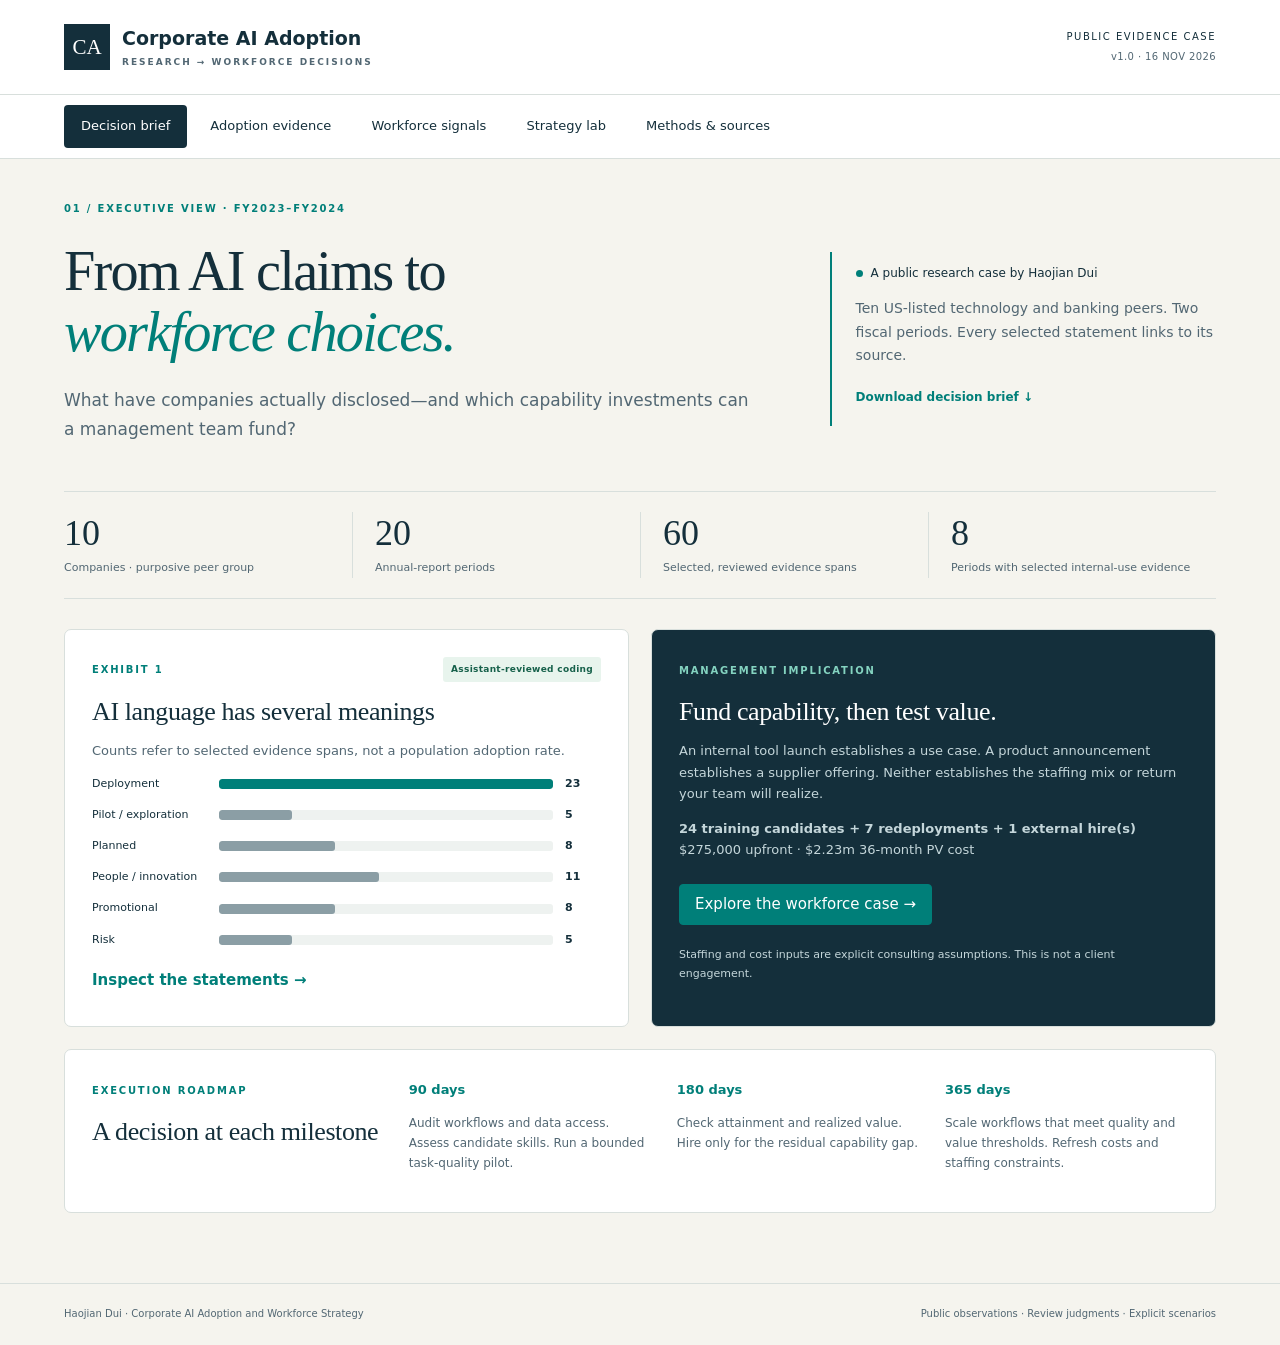
==== artifacts/index.html @ bec99c64 "Build evidence-led AI adoption and workforce strategy flagship" ====
<!doctype html>
<html lang="en"><head><meta charset="utf-8"><meta name="viewport" content="width=device-width,initial-scale=1"><meta name="description" content="Checkable corporate AI evidence and transparent workforce investment decisions."><title>Corporate AI Adoption | Workforce Strategy</title><style>:root{--ink:#142f3b;--muted:#526773;--paper:#f5f4ee;--line:#d8dfdc;--teal:#007f79;--blue:#4567a4}*{box-sizing:border-box}body{margin:0;color:var(--ink);background:var(--paper);font:15px/1.65 system-ui,-apple-system,"Segoe UI",sans-serif}header{display:flex;justify-content:space-between;align-items:center;padding:24px 5%;border-bottom:1px solid var(--line);background:#fff}.brand{display:flex;gap:12px;align-items:center;text-decoration:none;color:var(--ink);font-size:19px;font-weight:700;line-height:1.35}.brand-mark{background:var(--ink);color:white;display:grid;place-items:center;width:46px;height:46px;font:21px Georgia,serif}.brand small{display:block;font-size:9px;letter-spacing:2px;color:var(--muted);margin-top:5px}.edition{font-size:10px;letter-spacing:1.5px;text-align:right}.edition span{display:block;letter-spacing:.4px;color:var(--muted);margin-top:4px}nav{display:flex;gap:6px;padding:10px 5%;background:white;border-bottom:1px solid var(--line);overflow:auto}button,input,select{font:inherit}button{cursor:pointer;background:white;color:var(--ink);border:1px solid var(--line);padding:10px 15px;border-radius:4px;line-height:1.3}button:hover{border-color:var(--teal);color:var(--teal)}button:focus-visible,a:focus-visible,input:focus-visible,select:focus-visible{outline:3px solid #db9d27;outline-offset:3px}nav button{white-space:nowrap;border:0;background:transparent;padding:13px 17px;font-size:13px}nav .active{background:var(--ink);color:white}.primary{background:var(--teal);border-color:var(--teal);color:white}.primary:hover{background:#00625e;color:white}.linkbutton{padding:9px 0;border:0;background:transparent;color:var(--teal);font-weight:650}main{max-width:1370px;margin:auto;padding:42px 5% 48px}.panel[hidden]{display:none}.eyebrow{font-size:10px;letter-spacing:1.8px;font-weight:750;color:var(--teal)}h1{font:clamp(38px,4.4vw,62px)/1.07 Georgia,"Times New Roman",serif;letter-spacing:-1.8px;margin:24px 0}h1 em{font-weight:400;color:var(--teal)}h2{font:26px/1.2 Georgia,"Times New Roman",serif;letter-spacing:-.4px;margin:14px 0 13px}h3{font-size:16px;margin:8px 0}.intro{max-width:690px;font-size:17px;color:var(--muted);line-height:1.7}.hero{display:grid;grid-template-columns:1.8fr 1fr;gap:70px;align-items:center;margin-bottom:30px}.hero-note{border-left:2px solid var(--teal);padding:12px 0 12px 24px;font-size:12px}.hero-note p{color:var(--muted);font-size:14px}.dot{display:inline-block;width:7px;height:7px;border-radius:50%;background:var(--teal);margin-right:8px}.metrics{display:grid;grid-template-columns:repeat(4,1fr);border-top:1px solid var(--line);border-bottom:1px solid var(--line);padding:20px 0;margin:22px 0 30px}.metric{padding:0 22px;border-left:1px solid var(--line)}.metric:first-child{border:0;padding-left:0}.metric strong{font:36px Georgia,serif;display:block}.metric span{font-size:11px;color:var(--muted)}.grid{display:grid;gap:22px}.two{grid-template-columns:1fr 1fr}.three{grid-template-columns:repeat(3,1fr)}.card{background:white;border:1px solid var(--line);border-radius:7px;padding:27px;margin-bottom:22px;min-width:0}.card p{color:var(--muted);font-size:13px}.cardtop{display:flex;justify-content:space-between;gap:10px;align-items:center}.tag{display:inline-block;font-size:9px;font-weight:750;letter-spacing:.3px;border-radius:3px;background:#e8f4ed;color:#17614b;padding:5px 8px}.tag.blue{background:#edf1fa;color:#3c5a95}.tag.amber{background:#fff1d9;color:#805700}.decision{background:var(--ink);color:white}.decision p{color:#c4d6da}.decision .eyebrow{color:#84d3c0}.decision .primary{margin:10px 0}.fine{font-size:11px!important;color:var(--muted);line-height:1.7}.roadmap{display:grid;grid-template-columns:1.2fr 1fr 1fr 1fr;gap:25px}.roadmap b{font-size:13px;color:var(--teal)}.roadmap p{font-size:12px}.bar-row{display:grid;grid-template-columns:115px 1fr 36px;align-items:center;gap:12px;font-size:11px;margin:13px 0}.bar-bg{height:10px;background:#eef2f0;border-radius:3px;overflow:hidden}.bar-fill{height:100%;background:var(--teal);border-radius:3px}.bar-fill.blue{background:var(--blue)}.bar-fill.gray{background:#8b9ea5}.toolbar{display:flex;align-items:end;gap:12px;flex-wrap:wrap;margin:30px 0 18px}label{display:block;font-size:11px;font-weight:650}input,select{display:block;border:1px solid #c6d1ce;border-radius:4px;padding:10px;background:white;color:var(--ink);margin-top:6px;max-width:100%;width:100%}.search{flex:1;min-width:180px}.evidence blockquote{font:17px/1.6 Georgia,serif;margin:18px 0;border-left:2px solid var(--line);padding-left:15px}.evidence .fine{margin:12px 0}.evidence a,a{color:var(--teal);text-underline-offset:3px}.evidence-title{display:flex;justify-content:space-between;gap:10px}.pill{font-size:10px;padding:3px 8px;background:#e9efed;border-radius:10px;white-space:nowrap}.empty{padding:50px;grid-column:1/-1;text-align:center}.lab{grid-template-columns:300px 1fr}.controls label{margin:20px 0}.controls output{float:right;color:var(--teal)}input[type=range]{padding:0;accent-color:var(--teal)}.controls button{width:100%;margin:5px 0}table{width:100%;border-collapse:collapse;font-size:11px}th,td{text-align:left;padding:11px 9px;border-bottom:1px solid var(--line);vertical-align:top}th{font-size:10px;color:var(--muted);font-weight:650}.tablewrap{overflow:auto}.numbers{display:grid;grid-template-columns:repeat(3,1fr);gap:12px;margin:22px 0}.numbers strong{font:27px Georgia,serif;display:block}.numbers span{font-size:10px;color:var(--muted)}.scenario-note{padding:12px 16px;background:#eef4ef;border-left:3px solid var(--teal);font-size:12px}.warning{padding:20px;background:#fff1d9;color:#704c00}pre{background:#f0f3f1;white-space:pre-wrap;overflow-wrap:anywhere;padding:16px;font-size:11px}details{font-size:12px;margin:16px 0}summary{cursor:pointer;color:var(--teal)}ul{padding-left:19px;font-size:12px;color:var(--muted)}.job{border-left:2px solid var(--line);padding-left:16px}.job h3{font-size:13px}svg{width:100%;height:auto;display:block}footer{border-top:1px solid var(--line);padding:22px 5%;display:flex;justify-content:space-between;gap:20px;font-size:10px;color:var(--muted)}.legend{display:flex;gap:18px;font-size:10px;color:var(--muted);margin:14px 0}.legend i{display:inline-block;width:9px;height:9px;margin-right:5px;background:var(--teal)}.legend i.blue{background:var(--blue)}
@media(max-width:800px){header{padding:18px 5%}.edition{display:none}.brand{font-size:16px}.hero,.two,.three,.lab{grid-template-columns:1fr}.hero{gap:18px}.hero-note{margin:0 0 15px}.metrics{grid-template-columns:1fr 1fr;gap:20px}.metric:nth-child(3){border:0;padding-left:0}.metric strong{font-size:30px}.roadmap{grid-template-columns:1fr 1fr}.card{padding:20px;margin-bottom:5px}.cardtop{align-items:start}.numbers{gap:8px}.numbers strong{font-size:23px}main{padding-top:28px}.toolbar label{flex:1;min-width:125px}.toolbar button{width:100%}nav{padding:8px 3%}nav button{padding:11px 12px}footer{flex-direction:column;gap:5px}.bar-row{grid-template-columns:105px 1fr 36px}.panel>.card{margin-top:22px}}
@media(max-width:420px){.roadmap{grid-template-columns:1fr}.numbers{grid-template-columns:1fr 1fr}.cardtop{display:block}.tag{margin:5px 0}h1{font-size:40px}.bar-row{grid-template-columns:100px 1fr 36px;gap:8px}}
@media(max-width:800px){#cashflow-chart svg text{font-size:20px}}
</style></head>
<body><header><a class="brand" href="#overview"><span class="brand-mark">CA</span><span>Corporate AI Adoption<small>RESEARCH → WORKFORCE DECISIONS</small></span></a><div class="edition">PUBLIC EVIDENCE CASE <span>v1.0 · 16 NOV 2026</span></div></header>
<nav aria-label="Main navigation"><button data-tab="overview" class="active">Decision brief</button><button data-tab="evidence">Adoption evidence</button><button data-tab="workforce">Workforce signals</button><button data-tab="strategy">Strategy lab</button><button data-tab="methods">Methods & sources</button></nav>
<main><section id="overview" class="panel">
<div class="eyebrow">01 / EXECUTIVE VIEW · FY2023–FY2024</div><div class="hero"><div><h1>From AI claims to<br><em>workforce choices.</em></h1><p class="intro">What have companies actually disclosed—and which capability investments can a management team fund?</p></div><aside class="hero-note"><span class="dot"></span>A public research case by Haojian Dui<p>Ten US-listed technology and banking peers. Two fiscal periods. Every selected statement links to its source.</p><button class="linkbutton" id="brief-export">Download decision brief ↓</button></aside></div>
<div id="metrics" class="metrics"></div>
<div class="grid two"><article class="card"><div class="cardtop"><span class="eyebrow">EXHIBIT 1</span><span class="tag">Assistant-reviewed coding</span></div><h2>AI language has several meanings</h2><p>Counts refer to selected evidence spans, not a population adoption rate.</p><div id="label-chart"></div><button class="linkbutton" data-go="evidence">Inspect the statements →</button></article><article class="card decision"><span class="eyebrow">MANAGEMENT IMPLICATION</span><h2>Fund capability, then test value.</h2><p>An internal tool launch establishes a use case. A product announcement establishes a supplier offering. Neither establishes the staffing mix or return your team will realize.</p><div id="decision-summary"></div><button class="primary" data-go="strategy">Explore the workforce case →</button><p class="fine">Staffing and cost inputs are explicit consulting assumptions. This is not a client engagement.</p></article></div>
<article class="card roadmap"><div><span class="eyebrow">EXECUTION ROADMAP</span><h2>A decision at each milestone</h2></div><div><b>90 days</b><p>Audit workflows and data access. Assess candidate skills. Run a bounded task-quality pilot.</p></div><div><b>180 days</b><p>Check attainment and realized value. Hire only for the residual capability gap.</p></div><div><b>365 days</b><p>Scale workflows that meet quality and value thresholds. Refresh costs and staffing constraints.</p></div></article></section>
<section id="evidence" class="panel" hidden><div class="eyebrow">02 / SOURCE-LEVEL EVIDENCE</div><h1>Read the claim.<br><em>Check its scope.</em></h1><p class="intro">Operational use, pilots, plans, people investment, promotional language and risks are coded separately. Review judgments remain visible beside the automatic rule output.</p><div class="toolbar"><label>Company<select id="company-filter"><option value="">All companies</option></select></label><label>Fiscal year<select id="year-filter"><option value="">Both periods</option><option>2023</option><option>2024</option></select></label><label>Review label<select id="label-filter"><option value="">All labels</option></select></label><label class="search">Search evidence<input id="search" type="search" placeholder="e.g. colleagues, training, Copilot"></label><button id="evidence-export">Export filtered CSV ↓</button></div><p id="evidence-count" class="fine" aria-live="polite"></p><div id="evidence-cards" class="grid two"></div></section>
<section id="workforce" class="panel" hidden><div class="eyebrow">03 / PEOPLE AND EXTERNAL DEMAND</div><h1>Separate stocks,<br><em>openings and skills.</em></h1><div class="grid two"><article class="card"><span class="tag">Observed company disclosure</span><h2>Microsoft's functional composition</h2><p>Share of disclosed global full-time employment. These are broad functions, not AI jobs.</p><div id="workforce-chart"></div><p id="workforce-finding"></p><a href="https://www.microsoft.com/investor/reports/ar24/index.html" target="_blank" rel="noopener">FY2024 annual report ↗</a></article><article class="card"><span class="tag blue">Official projections · US</span><h2>Where capability demand may grow</h2><p>BLS 2025–2035 projected employment growth. Openings include replacement demand; they are not today's job postings.</p><div id="labor-chart"></div><p class="fine">Same BLS vintage for all occupations. Selected benchmarks; no mapping of national totals to the ten companies.</p><a href="https://www.bls.gov/emp/tables/occupational-projections-and-characteristics.htm" target="_blank" rel="noopener">BLS Table 1.2 ↗</a></article></div><article class="card"><span class="eyebrow">EMPLOYER REQUIREMENTS</span><h2>What the selected roles ask for</h2><p>Three official descriptions from two employers, captured on 16 November 2026. This targeted sample checks portfolio fit; it cannot measure hiring growth or the workforce skill distribution.</p><div id="jobs" class="grid three"></div></article></section>
<section id="strategy" class="panel" hidden><div class="eyebrow">04 / CONSULTING SCENARIO · USD 2026</div><h1>Build, move<br><em>or recruit?</em></h1><p class="intro">A hypothetical 200-person bank operations unit needs 26 productive capability equivalents in six months. Compare incremental training, redeployment and hiring costs over 36 months.</p><div class="grid lab"><article class="card controls"><h2>Change the decision inputs</h2><label>Training attainment <output id="success-value">80%</output><input id="success" type="range" min="50" max="95" step="5" value="80"></label><label>Capability demand <output id="demand-value">100%</output><input id="demand" type="range" min="50" max="150" step="10" value="100"></label><label>Upfront budget (USD)<input id="budget" type="number" min="0" max="2000000" step="10000" value="400000"></label><label>Annual contribution per capability (USD)<input id="annual-value" type="number" min="0" max="500000" step="1000" value="180000"></label><label>External hire readiness (months)<input id="hire-delay" type="number" min="0" max="36" step="1" value="3"></label><button class="primary" id="run-scenario">Recalculate plan</button><button id="reset-scenario">Reset assumptions</button><p class="fine">Minimize discounted incremental cost subject to expected coverage, disjoint candidate pools, route capacities, readiness and an upfront cash cap.</p></article><article class="card"><div class="cardtop"><h2>Feasible capability plan</h2><span class="tag amber">Scenario assumptions</span></div><div id="scenario-result" aria-live="polite"></div><button id="scenario-export">Download scenario & results ↓</button></article></div><div class="grid two"><article class="card"><h2>36-month net cash flow</h2><p>Upfront spend at month 0; recurring costs for all candidates from month 1; gross contribution only after successful attainment and readiness.</p><div id="cashflow-chart"></div><p class="fine">NPV discounts monthly flows using (1 + annual rate)<sup>month/12</sup>. Payback is undiscounted.</p></article><article class="card"><h2>Assumptions that govern the result</h2><div id="assumptions"></div><details><summary>See all route costs and constraints</summary><div id="route-inputs"></div></details></article></div></section>
<section id="methods" class="panel" hidden><div class="eyebrow">05 / METHODS, LIMITS AND REPRODUCTION</div><h1>Evidence you<br><em>can inspect.</em></h1><div class="grid two"><article class="card"><h2>A baseline worth challenging</h2><p>The keyword baseline labels every AI-containing span as deployment. Context rules add action, timing, scope, risk and people-investment cues. Rubric review resolves the actual statement meaning.</p><div id="evaluation"></div><p class="fine" id="review-note"></p><details><summary>Rule disagreements with the rubric review</summary><div id="errors"></div></details></article><article class="card"><h2>Reproduce the complete case</h2><pre>python -m pip install corporate_ai_adoption-1.0.0-py3-none-any.whl
corporate-ai demo --out output</pre><p>The installed package includes public excerpts, source registry, employer snapshots, official labor benchmarks and all scenario inputs. The generated dashboard is a single offline HTML file.</p><button id="portfolio-export">Download portfolio.v1 JSON ↓</button><p><a href="https://github.com/JoeDHJ/corporate-ai-adoption" target="_blank" rel="noopener">Code, report and installation instructions ↗</a></p><p class="fine">No API key, paid model or sibling service is required. No text is sent to an external model.</p></article></div><article class="card"><h2>Corpus coverage and source register</h2><p>Retrospective FY2023–FY2024 reporting window, chosen for the early generative-AI adoption wave. Fiscal year ends differ. Selected excerpts do not estimate prevalence, economic impact or a causal hiring response.</p><div class="tablewrap"><table><thead><tr><th>Company</th><th>Industry</th><th>Period</th><th>Source / retrieval</th><th>Reviewed spans</th></tr></thead><tbody id="sources"></tbody></table></div></article></section>
<p id="download-status" role="status" class="fine" aria-live="polite"></p></main><footer><span>Haojian Dui · Corporate AI Adoption and Workforce Strategy</span><span>Public observations · Review judgments · Explicit scenarios</span></footer><script id="case-data" type="application/json">{"schema_version": "portfolio.v1", "version": "1.0.0", "as_of": "2026-11-16", "sources": [{"source_id": "MSFT-2023", "company": "MSFT", "company_name": "Microsoft", "company_id": "US:SEC-CIK:0000789019", "industry": "Software", "source_url": "https://www.microsoft.com/investor/reports/ar23/index.html", "source_vintage": "FY2023", "period": "2023", "geography": "Global consolidated; US-listed issuer", "unit_of_observation": "company annual report", "status": "observed", "schema_version": "portfolio.v1", "currency": null, "price_year": null, "access": "Public official investor-relations report", "redistribution": "Issuer copyright; short analytical excerpts only; full report excluded", "retrieved_at": "2026-11-16", "bytes": 486646, "parsed_pages": 1, "source_native_id": "MSFT-2023", "parser": "pypdf/BeautifulSoup normalized whitespace; exact offsets retained", "source_format": "html"}, {"source_id": "MSFT-2024", "company": "MSFT", "company_name": "Microsoft", "company_id": "US:SEC-CIK:0000789019", "industry": "Software", "source_url": "https://www.microsoft.com/investor/reports/ar24/index.html", "source_vintage": "FY2024", "period": "2024", "geography": "Global consolidated; US-listed issuer", "unit_of_observation": "company annual report", "status": "observed", "schema_version": "portfolio.v1", "currency": null, "price_year": null, "access": "Public official investor-relations report", "redistribution": "Issuer copyright; short analytical excerpts only; full report excluded", "retrieved_at": "2026-11-16", "bytes": 486883, "parsed_pages": 1, "source_native_id": "MSFT-2024", "parser": "pypdf/BeautifulSoup normalized whitespace; exact offsets retained", "source_format": "html"}, {"source_id": "ADBE-2023", "company": "ADBE", "company_name": "Adobe", "company_id": "US:SEC-CIK:0000796343", "industry": "Software", "source_url": "https://www.adobe.com/content/dam/cc/en/investor-relations/pdfs/ADBE-10K-FY23-FINAL.pdf", "source_vintage": "FY2023", "period": "2023", "geography": "Global consolidated; US-listed issuer", "unit_of_observation": "company annual report", "status": "observed", "schema_version": "portfolio.v1", "currency": null, "price_year": null, "access": "Public official investor-relations report", "redistribution": "Issuer copyright; short analytical excerpts only; full report excluded", "retrieved_at": "2026-11-16", "bytes": 614391, "parsed_pages": 99, "source_native_id": "ADBE-2023", "parser": "pypdf/BeautifulSoup normalized whitespace; exact offsets retained", "source_format": "pdf"}, {"source_id": "ADBE-2024", "company": "ADBE", "company_name": "Adobe", "company_id": "US:SEC-CIK:0000796343", "industry": "Software", "source_url": "https://www.adobe.com/content/dam/cc/en/investor-relations/pdfs/ADBE-10K-FY24-FINAL.pdf", "source_vintage": "FY2024", "period": "2024", "geography": "Global consolidated; US-listed issuer", "unit_of_observation": "company annual report", "status": "observed", "schema_version": "portfolio.v1", "currency": null, "price_year": null, "access": "Public official investor-relations report", "redistribution": "Issuer copyright; short analytical excerpts only; full report excluded", "retrieved_at": "2026-11-16", "bytes": 626509, "parsed_pages": 100, "source_native_id": "ADBE-2024", "parser": "pypdf/BeautifulSoup normalized whitespace; exact offsets retained", "source_format": "pdf"}, {"source_id": "IBM-2023", "company": "IBM", "company_name": "IBM", "company_id": "US:SEC-CIK:0000051143", "industry": "IT services", "source_url": "https://www.ibm.com/annualreport/assets/downloads/IBM_Annual_Report_2023.pdf", "source_vintage": "FY2023", "period": "2023", "geography": "Global consolidated; US-listed issuer", "unit_of_observation": "company annual report", "status": "observed", "schema_version": "portfolio.v1", "currency": null, "price_year": null, "access": "Public official investor-relations report", "redistribution": "Issuer copyright; short analytical excerpts only; full report excluded", "retrieved_at": "2026-11-16", "bytes": 4995834, "parsed_pages": 128, "source_native_id": "IBM-2023", "parser": "pypdf/BeautifulSoup normalized whitespace; exact offsets retained", "source_format": "pdf"}, {"source_id": "IBM-2024", "company": "IBM", "company_name": "IBM", "company_id": "US:SEC-CIK:0000051143", "industry": "IT services", "source_url": "https://www.ibm.com/downloads/documents/us-en/1227c12d3a38b173", "source_vintage": "FY2024", "period": "2024", "geography": "Global consolidated; US-listed issuer", "unit_of_observation": "company annual report", "status": "observed", "schema_version": "portfolio.v1", "currency": null, "price_year": null, "access": "Public official investor-relations report", "redistribution": "Issuer copyright; short analytical excerpts only; full report excluded", "retrieved_at": "2026-11-16", "bytes": 4421444, "parsed_pages": 128, "source_native_id": "IBM-2024", "parser": "pypdf/BeautifulSoup normalized whitespace; exact offsets retained", "source_format": "pdf"}, {"source_id": "JPM-2023", "company": "JPM", "company_name": "JPMorgan Chase", "company_id": "US:SEC-CIK:0000019617", "industry": "Banking", "source_url": "https://www.jpmorganchase.com/content/dam/jpmc/jpmorgan-chase-and-co/investor-relations/documents/annualreport-2023.pdf", "source_vintage": "FY2023", "period": "2023", "geography": "Global consolidated; US-listed issuer", "unit_of_observation": "company annual report", "status": "observed", "schema_version": "portfolio.v1", "currency": null, "price_year": null, "access": "Public official investor-relations report", "redistribution": "Issuer copyright; short analytical excerpts only; full report excluded", "retrieved_at": "2026-11-16", "bytes": 6814192, "parsed_pages": 364, "source_native_id": "JPM-2023", "parser": "pypdf/BeautifulSoup normalized whitespace; exact offsets retained", "source_format": "pdf"}, {"source_id": "JPM-2024", "company": "JPM", "company_name": "JPMorgan Chase", "company_id": "US:SEC-CIK:0000019617", "industry": "Banking", "source_url": "https://www.jpmorganchase.com/content/dam/jpmc/jpmorgan-chase-and-co/investor-relations/documents/annualreport-2024.pdf", "source_vintage": "FY2024", "period": "2024", "geography": "Global consolidated; US-listed issuer", "unit_of_observation": "company annual report", "status": "observed", "schema_version": "portfolio.v1", "currency": null, "price_year": null, "access": "Public official investor-relations report", "redistribution": "Issuer copyright; short analytical excerpts only; full report excluded", "retrieved_at": "2026-11-16", "bytes": 17104906, "parsed_pages": 372, "source_native_id": "JPM-2024", "parser": "pypdf/BeautifulSoup normalized whitespace; exact offsets retained", "source_format": "pdf"}, {"source_id": "BAC-2023", "company": "BAC", "company_name": "Bank of America", "company_id": "US:SEC-CIK:0000070858", "industry": "Banking", "source_url": "https://d1io3yog0oux5.cloudfront.net/_c88539a6717957514910928c75e7c025/bankofamerica/db/867/10038/annual_report/BAC+2023+Annual+Report.pdf", "source_vintage": "FY2023", "period": "2023", "geography": "Global consolidated; US-listed issuer", "unit_of_observation": "company annual report", "status": "observed", "schema_version": "portfolio.v1", "currency": null, "price_year": null, "access": "Public official investor-relations report", "redistribution": "Issuer copyright; short analytical excerpts only; full report excluded", "retrieved_at": "2026-11-16", "bytes": 16464691, "parsed_pages": 236, "source_native_id": "BAC-2023", "parser": "pypdf/BeautifulSoup normalized whitespace; exact offsets retained", "source_format": "pdf"}, {"source_id": "BAC-2024", "company": "BAC", "company_name": "Bank of America", "company_id": "US:SEC-CIK:0000070858", "industry": "Banking", "source_url": "https://d1io3yog0oux5.cloudfront.net/_c88539a6717957514910928c75e7c025/bankofamerica/db/867/10162/annual_report/BAC+2024+Annual+Report.pdf", "source_vintage": "FY2024", "period": "2024", "geography": "Global consolidated; US-listed issuer", "unit_of_observation": "company annual report", "status": "observed", "schema_version": "portfolio.v1", "currency": null, "price_year": null, "access": "Public official investor-relations report", "redistribution": "Issuer copyright; short analytical excerpts only; full report excluded", "retrieved_at": "2026-11-16", "bytes": 14534966, "parsed_pages": 113, "source_native_id": "BAC-2024", "parser": "pypdf/BeautifulSoup normalized whitespace; exact offsets retained", "source_format": "pdf"}, {"source_id": "ACN-2023", "company": "ACN", "company_name": "Accenture", "company_id": "US:SEC-CIK:0001467373", "industry": "IT services", "source_url": "https://www.investor.accenture.com/~/media/Files/A/accenture-v4/investors/annual-shareholder-meeting/2024/fiscal-2023-annual-report.pdf", "source_vintage": "FY2023", "period": "2023", "geography": "Global consolidated; US-listed issuer", "unit_of_observation": "company annual report", "status": "observed", "schema_version": "portfolio.v1", "currency": null, "price_year": null, "access": "Public official investor-relations report", "redistribution": "Issuer copyright; short analytical excerpts only; full report excluded", "retrieved_at": "2026-11-16", "bytes": 3156855, "parsed_pages": 119, "source_native_id": "ACN-2023", "parser": "pypdf/BeautifulSoup normalized whitespace; exact offsets retained", "source_format": "pdf"}, {"source_id": "ACN-2024", "company": "ACN", "company_name": "Accenture", "company_id": "US:SEC-CIK:0001467373", "industry": "IT services", "source_url": "https://www.investor.accenture.com/~/media/Files/A/accenture-v4/investors/annual-shareholder-meeting/2025/accenture-fiscal-2024-annual-report.pdf", "source_vintage": "FY2024", "period": "2024", "geography": "Global consolidated; US-listed issuer", "unit_of_observation": "company annual report", "status": "observed", "schema_version": "portfolio.v1", "currency": null, "price_year": null, "access": "Public official investor-relations report", "redistribution": "Issuer copyright; short analytical excerpts only; full report excluded", "retrieved_at": "2026-11-16", "bytes": 20297093, "parsed_pages": 123, "source_native_id": "ACN-2024", "parser": "pypdf/BeautifulSoup normalized whitespace; exact offsets retained", "source_format": "pdf"}, {"source_id": "CSCO-2023", "company": "CSCO", "company_name": "Cisco", "company_id": "US:SEC-CIK:0000858877", "industry": "Technology hardware", "source_url": "https://www.cisco.com/c/dam/en_us/about/annual-report/cisco-annual-report-2023.pdf", "source_vintage": "FY2023", "period": "2023", "geography": "Global consolidated; US-listed issuer", "unit_of_observation": "company annual report", "status": "observed", "schema_version": "portfolio.v1", "currency": null, "price_year": null, "access": "Public official investor-relations report", "redistribution": "Issuer copyright; short analytical excerpts only; full report excluded", "retrieved_at": "2026-11-16", "bytes": 5147257, "parsed_pages": 127, "source_native_id": "CSCO-2023", "parser": "pypdf/BeautifulSoup normalized whitespace; exact offsets retained", "source_format": "pdf"}, {"source_id": "CSCO-2024", "company": "CSCO", "company_name": "Cisco", "company_id": "US:SEC-CIK:0000858877", "industry": "Technology hardware", "source_url": "https://www.cisco.com/c/dam/en_us/about/annual-report/2024-cisco-full-annual-report.pdf", "source_vintage": "FY2024", "period": "2024", "geography": "Global consolidated; US-listed issuer", "unit_of_observation": "company annual report", "status": "observed", "schema_version": "portfolio.v1", "currency": null, "price_year": null, "access": "Public official investor-relations report", "redistribution": "Issuer copyright; short analytical excerpts only; full report excluded", "retrieved_at": "2026-11-16", "bytes": 15772526, "parsed_pages": 132, "source_native_id": "CSCO-2024", "parser": "pypdf/BeautifulSoup normalized whitespace; exact offsets retained", "source_format": "pdf"}, {"source_id": "NVDA-2023", "company": "NVDA", "company_name": "NVIDIA", "company_id": "US:SEC-CIK:0001045810", "industry": "Technology hardware", "source_url": "https://www.sec.gov/Archives/edgar/data/1045810/000104581023000017/nvda-20230129.htm", "source_vintage": "FY2023", "period": "2023", "geography": "Global consolidated; US-listed issuer", "unit_of_observation": "company annual report", "status": "observed", "schema_version": "portfolio.v1", "currency": null, "price_year": null, "access": "Public official investor-relations report", "redistribution": "Issuer copyright; short analytical excerpts only; full report excluded", "retrieved_at": "2026-11-16", "bytes": 2669358, "parsed_pages": 1, "source_native_id": "NVDA-2023", "parser": "pypdf/BeautifulSoup normalized whitespace; exact offsets retained", "source_format": "html"}, {"source_id": "NVDA-2024", "company": "NVDA", "company_name": "NVIDIA", "company_id": "US:SEC-CIK:0001045810", "industry": "Technology hardware", "source_url": "https://www.sec.gov/Archives/edgar/data/1045810/000104581024000029/nvda-20240128.htm", "source_vintage": "FY2024", "period": "2024", "geography": "Global consolidated; US-listed issuer", "unit_of_observation": "company annual report", "status": "observed", "schema_version": "portfolio.v1", "currency": null, "price_year": null, "access": "Public official investor-relations report", "redistribution": "Issuer copyright; short analytical excerpts only; full report excluded", "retrieved_at": "2026-11-16", "bytes": 2085685, "parsed_pages": 1, "source_native_id": "NVDA-2024", "parser": "pypdf/BeautifulSoup normalized whitespace; exact offsets retained", "source_format": "html"}, {"source_id": "CRM-2023", "company": "CRM", "company_name": "Salesforce", "company_id": "US:SEC-CIK:0001108524", "industry": "Software", "source_url": "https://www.sec.gov/Archives/edgar/data/1108524/000110852423000011/crm-20230131.htm", "source_vintage": "FY2023", "period": "2023", "geography": "Global consolidated; US-listed issuer", "unit_of_observation": "company annual report", "status": "observed", "schema_version": "portfolio.v1", "currency": null, "price_year": null, "access": "Public official investor-relations report", "redistribution": "Issuer copyright; short analytical excerpts only; full report excluded", "retrieved_at": "2026-11-16", "bytes": 3028377, "parsed_pages": 1, "source_native_id": "CRM-2023", "parser": "pypdf/BeautifulSoup normalized whitespace; exact offsets retained", "source_format": "html"}, {"source_id": "CRM-2024", "company": "CRM", "company_name": "Salesforce", "company_id": "US:SEC-CIK:0001108524", "industry": "Software", "source_url": "https://www.sec.gov/Archives/edgar/data/1108524/000110852424000005/crm-20240131.htm", "source_vintage": "FY2024", "period": "2024", "geography": "Global consolidated; US-listed issuer", "unit_of_observation": "company annual report", "status": "observed", "schema_version": "portfolio.v1", "currency": null, "price_year": null, "access": "Public official investor-relations report", "redistribution": "Issuer copyright; short analytical excerpts only; full report excluded", "retrieved_at": "2026-11-16", "bytes": 2407237, "parsed_pages": 1, "source_native_id": "CRM-2024", "parser": "pypdf/BeautifulSoup normalized whitespace; exact offsets retained", "source_format": "html"}, {"source_id": "GOOGL-2023", "company": "GOOGL", "company_name": "Alphabet", "company_id": "US:SEC-CIK:0001652044", "industry": "Internet services", "source_url": "https://www.sec.gov/Archives/edgar/data/1652044/000165204424000022/goog-20231231.htm", "source_vintage": "FY2023", "period": "2023", "geography": "Global consolidated; US-listed issuer", "unit_of_observation": "company annual report", "status": "observed", "schema_version": "portfolio.v1", "currency": null, "price_year": null, "access": "Public official investor-relations report", "redistribution": "Issuer copyright; short analytical excerpts only; full report excluded", "retrieved_at": "2026-11-16", "bytes": 2410522, "parsed_pages": 1, "source_native_id": "GOOGL-2023", "parser": "pypdf/BeautifulSoup normalized whitespace; exact offsets retained", "source_format": "html"}, {"source_id": "GOOGL-2024", "company": "GOOGL", "company_name": "Alphabet", "company_id": "US:SEC-CIK:0001652044", "industry": "Internet services", "source_url": "https://www.sec.gov/Archives/edgar/data/1652044/000165204425000014/goog-20241231.htm", "source_vintage": "FY2024", "period": "2024", "geography": "Global consolidated; US-listed issuer", "unit_of_observation": "company annual report", "status": "observed", "schema_version": "portfolio.v1", "currency": null, "price_year": null, "access": "Public official investor-relations report", "redistribution": "Issuer copyright; short analytical excerpts only; full report excluded", "retrieved_at": "2026-11-16", "bytes": 2528463, "parsed_pages": 1, "source_native_id": "GOOGL-2024", "parser": "pypdf/BeautifulSoup normalized whitespace; exact offsets retained", "source_format": "html"}], "evidence": [{"source_id": "ACN-2023", "excerpt": "We plan on doubling our AI talent to 80,000 people and expect to invest in assets, industry solutions, ventures and acquisitions.", "page": 10, "start_char": 711, "end_char": 840, "evidence_id": "ACN-2023-E1", "review_label": "planned", "review_scope": "internal", "review_reason": "Future doubling of the AI talent pool; the target is not an attained workforce stock.", "locator": "PDF physical page 10", "reviewer": "AI assistant rubric review", "reviewed_at": "2026-11-16", "source_url": "https://www.investor.accenture.com/~/media/Files/A/accenture-v4/investors/annual-shareholder-meeting/2024/fiscal-2023-annual-report.pdf", "retrieved_at": "2026-11-16", "source_vintage": "FY2023", "geography": "Global consolidated; US-listed issuer", "unit_of_observation": "company annual report", "period": "2023", "currency": null, "price_year": null, "schema_version": "portfolio.v1", "status": "estimated", "company": "ACN", "company_id": "US:SEC-CIK:0001467373", "industry": "IT services", "source_format": "pdf", "source_status": "observed", "classifier": {"label": "planned", "scope": "unspecified", "rule": "future commitment cue"}, "baseline_label": "deployment"}, {"source_id": "ACN-2023", "excerpt": "We appointed a Chief AI Officer, launched a global generative AI Center of Excellence, and created comprehensive AI training for our entire workforce.", "page": 10, "start_char": 841, "end_char": 991, "evidence_id": "ACN-2023-E2", "review_label": "hiring_innovation", "review_scope": "internal", "review_reason": "Appointments, a center of excellence and workforce training are people/innovation actions.", "locator": "PDF physical page 10", "reviewer": "AI assistant rubric review", "reviewed_at": "2026-11-16", "source_url": "https://www.investor.accenture.com/~/media/Files/A/accenture-v4/investors/annual-shareholder-meeting/2024/fiscal-2023-annual-report.pdf", "retrieved_at": "2026-11-16", "source_vintage": "FY2023", "geography": "Global consolidated; US-listed issuer", "unit_of_observation": "company annual report", "period": "2023", "currency": null, "price_year": null, "schema_version": "portfolio.v1", "status": "estimated", "company": "ACN", "company_id": "US:SEC-CIK:0001467373", "industry": "IT services", "source_format": "pdf", "source_status": "observed", "classifier": {"label": "hiring_innovation", "scope": "unspecified", "rule": "people or innovation investment cue"}, "baseline_label": "deployment"}, {"source_id": "ACN-2023", "excerpt": "We have already trained approximately 600,000 of our people in the fundamentals of AI.", "page": 12, "start_char": 1749, "end_char": 1835, "evidence_id": "ACN-2023-E3", "review_label": "hiring_innovation", "review_scope": "internal", "review_reason": "Completed foundational training is reported, with an approximate participant count.", "locator": "PDF physical page 12", "reviewer": "AI assistant rubric review", "reviewed_at": "2026-11-16", "source_url": "https://www.investor.accenture.com/~/media/Files/A/accenture-v4/investors/annual-shareholder-meeting/2024/fiscal-2023-annual-report.pdf", "retrieved_at": "2026-11-16", "source_vintage": "FY2023", "geography": "Global consolidated; US-listed issuer", "unit_of_observation": "company annual report", "period": "2023", "currency": null, "price_year": null, "schema_version": "portfolio.v1", "status": "estimated", "company": "ACN", "company_id": "US:SEC-CIK:0001467373", "industry": "IT services", "source_format": "pdf", "source_status": "observed", "classifier": {"label": "hiring_innovation", "scope": "unspecified", "rule": "people or innovation investment cue"}, "baseline_label": "deployment"}, {"source_id": "ACN-2024", "excerpt": "We invested in our people to continue to develop their market-relevant skills and to help us reinvent our services using generative AI.", "page": 10, "start_char": 0, "end_char": 135, "evidence_id": "ACN-2024-E1", "review_label": "hiring_innovation", "review_scope": "internal", "review_reason": "Investment in people and skills, without a specific completed operational workflow.", "locator": "PDF physical page 10", "reviewer": "AI assistant rubric review", "reviewed_at": "2026-11-16", "source_url": "https://www.investor.accenture.com/~/media/Files/A/accenture-v4/investors/annual-shareholder-meeting/2025/accenture-fiscal-2024-annual-report.pdf", "retrieved_at": "2026-11-16", "source_vintage": "FY2024", "geography": "Global consolidated; US-listed issuer", "unit_of_observation": "company annual report", "period": "2024", "currency": null, "price_year": null, "schema_version": "portfolio.v1", "status": "estimated", "company": "ACN", "company_id": "US:SEC-CIK:0001467373", "industry": "IT services", "source_format": "pdf", "source_status": "observed", "classifier": {"label": "deployment", "scope": "unspecified", "rule": "present use or completed release cue"}, "baseline_label": "deployment"}, {"source_id": "ACN-2024", "excerpt": "Our people had approximately 44 million training hours this year, representing an increase of 10% compared with fiscal 2023, predominantly due to generative AI training.", "page": 10, "start_char": 136, "end_char": 305, "evidence_id": "ACN-2024-E2", "review_label": "hiring_innovation", "review_scope": "internal", "review_reason": "Reported training hours and year-on-year change describe capability investment.", "locator": "PDF physical page 10", "reviewer": "AI assistant rubric review", "reviewed_at": "2026-11-16", "source_url": "https://www.investor.accenture.com/~/media/Files/A/accenture-v4/investors/annual-shareholder-meeting/2025/accenture-fiscal-2024-annual-report.pdf", "retrieved_at": "2026-11-16", "source_vintage": "FY2024", "geography": "Global consolidated; US-listed issuer", "unit_of_observation": "company annual report", "period": "2024", "currency": null, "price_year": null, "schema_version": "portfolio.v1", "status": "estimated", "company": "ACN", "company_id": "US:SEC-CIK:0001467373", "industry": "IT services", "source_format": "pdf", "source_status": "observed", "classifier": {"label": "promotional", "scope": "unspecified", "rule": "AI mention without operational action"}, "baseline_label": "deployment"}, {"source_id": "ACN-2024", "excerpt": "We also continue to steadily increase our Data & AI workforce, reaching approximately 57,000 skilled Data & AI practitioners at the end of fiscal 2024, against our goal of doubling our Data & AI workforce to 80,000 by the end of fiscal 2026.", "page": 10, "start_char": 306, "end_char": 547, "evidence_id": "ACN-2024-E3", "review_label": "hiring_innovation", "review_scope": "internal", "review_reason": "Reported Data & AI practitioner stock is distinct from the future 80,000-person target.", "locator": "PDF physical page 10", "reviewer": "AI assistant rubric review", "reviewed_at": "2026-11-16", "source_url": "https://www.investor.accenture.com/~/media/Files/A/accenture-v4/investors/annual-shareholder-meeting/2025/accenture-fiscal-2024-annual-report.pdf", "retrieved_at": "2026-11-16", "source_vintage": "FY2024", "geography": "Global consolidated; US-listed issuer", "unit_of_observation": "company annual report", "period": "2024", "currency": null, "price_year": null, "schema_version": "portfolio.v1", "status": "estimated", "company": "ACN", "company_id": "US:SEC-CIK:0001467373", "industry": "IT services", "source_format": "pdf", "source_status": "observed", "classifier": {"label": "promotional", "scope": "unspecified", "rule": "AI mention without operational action"}, "baseline_label": "deployment"}, {"source_id": "ADBE-2023", "excerpt": "We are also empowering creators by putting the power of artificial intelligence (“AI”) in their hands, and doing so in ways we believe are responsible.", "page": 3, "start_char": 2785, "end_char": 2936, "evidence_id": "ADBE-2023-E1", "review_label": "promotional", "review_scope": "customer_or_product", "review_reason": "Broad statement about empowering creators, with no named operational release in this span.", "locator": "PDF physical page 3", "reviewer": "AI assistant rubric review", "reviewed_at": "2026-11-16", "source_url": "https://www.adobe.com/content/dam/cc/en/investor-relations/pdfs/ADBE-10K-FY23-FINAL.pdf", "retrieved_at": "2026-11-16", "source_vintage": "FY2023", "geography": "Global consolidated; US-listed issuer", "unit_of_observation": "company annual report", "period": "2023", "currency": null, "price_year": null, "schema_version": "portfolio.v1", "status": "estimated", "company": "ADBE", "company_id": "US:SEC-CIK:0000796343", "industry": "Software", "source_format": "pdf", "source_status": "observed", "classifier": {"label": "promotional", "scope": "unspecified", "rule": "AI mention without operational action"}, "baseline_label": "deployment"}, {"source_id": "ADBE-2023", "excerpt": "We are also infusing AI into our creative apps as a co-pilot to help our customers and users work faster and smarter, with new models for images and vector graphics, and AI-powered video features natively integrated into our flagship products like Photoshop, Illustrator, and Premiere Pro.", "page": 5, "start_char": 1509, "end_char": 1798, "evidence_id": "ADBE-2023-E2", "review_label": "deployment", "review_scope": "customer_or_product", "review_reason": "AI features are described as natively integrated into named creative applications; co-pilot is a product role, not a trial.", "locator": "PDF physical page 5", "reviewer": "AI assistant rubric review", "reviewed_at": "2026-11-16", "source_url": "https://www.adobe.com/content/dam/cc/en/investor-relations/pdfs/ADBE-10K-FY23-FINAL.pdf", "retrieved_at": "2026-11-16", "source_vintage": "FY2023", "geography": "Global consolidated; US-listed issuer", "unit_of_observation": "company annual report", "period": "2023", "currency": null, "price_year": null, "schema_version": "portfolio.v1", "status": "estimated", "company": "ADBE", "company_id": "US:SEC-CIK:0000796343", "industry": "Software", "source_format": "pdf", "source_status": "observed", "classifier": {"label": "deployment", "scope": "customer_or_product", "rule": "present use or completed release cue"}, "baseline_label": "deployment"}, {"source_id": "ADBE-2023", "excerpt": "Creative Cloud paid plans include the Adobe Firefly web app, the premium version of Adobe Express, and AI-powered features natively integrated throughout Photoshop, Illustrator and Premiere Pro.", "page": 10, "start_char": 1673, "end_char": 1867, "evidence_id": "ADBE-2023-E3", "review_label": "deployment", "review_scope": "customer_or_product", "review_reason": "Paid product plans include the AI features; plans here means subscriptions, not future investment.", "locator": "PDF physical page 10", "reviewer": "AI assistant rubric review", "reviewed_at": "2026-11-16", "source_url": "https://www.adobe.com/content/dam/cc/en/investor-relations/pdfs/ADBE-10K-FY23-FINAL.pdf", "retrieved_at": "2026-11-16", "source_vintage": "FY2023", "geography": "Global consolidated; US-listed issuer", "unit_of_observation": "company annual report", "period": "2023", "currency": null, "price_year": null, "schema_version": "portfolio.v1", "status": "estimated", "company": "ADBE", "company_id": "US:SEC-CIK:0000796343", "industry": "Software", "source_format": "pdf", "source_status": "observed", "classifier": {"label": "deployment", "scope": "unspecified", "rule": "present use or completed release cue"}, "baseline_label": "deployment"}, {"source_id": "ADBE-2024", "excerpt": "We are also empowering creators by putting the power of artificial intelligence (“AI”) in their hands, and doing so in ways we believe are responsible.", "page": 3, "start_char": 2679, "end_char": 2830, "evidence_id": "ADBE-2024-E1", "review_label": "promotional", "review_scope": "customer_or_product", "review_reason": "Broad responsible-AI statement does not establish a completed deployment.", "locator": "PDF physical page 3", "reviewer": "AI assistant rubric review", "reviewed_at": "2026-11-16", "source_url": "https://www.adobe.com/content/dam/cc/en/investor-relations/pdfs/ADBE-10K-FY24-FINAL.pdf", "retrieved_at": "2026-11-16", "source_vintage": "FY2024", "geography": "Global consolidated; US-listed issuer", "unit_of_observation": "company annual report", "period": "2024", "currency": null, "price_year": null, "schema_version": "portfolio.v1", "status": "estimated", "company": "ADBE", "company_id": "US:SEC-CIK:0000796343", "industry": "Software", "source_format": "pdf", "source_status": "observed", "classifier": {"label": "promotional", "scope": "unspecified", "rule": "AI mention without operational action"}, "baseline_label": "deployment"}, {"source_id": "ADBE-2024", "excerpt": "We continue to add collaboration capabilities into our flagship products, Apps and workflows, and to infuse AI into our creative Apps to help our customers and users work faster and smarter, with new models for images and vector graphics, and AI-powered video features natively integrated into our flagship products.", "page": 5, "start_char": 1228, "end_char": 1544, "evidence_id": "ADBE-2024-E2", "review_label": "deployment", "review_scope": "customer_or_product", "review_reason": "Named applications already contain integrated AI features.", "locator": "PDF physical page 5", "reviewer": "AI assistant rubric review", "reviewed_at": "2026-11-16", "source_url": "https://www.adobe.com/content/dam/cc/en/investor-relations/pdfs/ADBE-10K-FY24-FINAL.pdf", "retrieved_at": "2026-11-16", "source_vintage": "FY2024", "geography": "Global consolidated; US-listed issuer", "unit_of_observation": "company annual report", "period": "2024", "currency": null, "price_year": null, "schema_version": "portfolio.v1", "status": "estimated", "company": "ADBE", "company_id": "US:SEC-CIK:0000796343", "industry": "Software", "source_format": "pdf", "source_status": "observed", "classifier": {"label": "deployment", "scope": "customer_or_product", "rule": "present use or completed release cue"}, "baseline_label": "deployment"}, {"source_id": "ADBE-2024", "excerpt": "Firefly AI models include a version of the Firefly Image Model that generates high-quality images from text prompts, a Firefly Vector Model that generates fully editable vector graphics, a Firefly Design Model that generates fully editable design templates, and a Firefly Video Model (public beta) that generates video from text or image prompts.", "page": 11, "start_char": 4651, "end_char": 4997, "evidence_id": "ADBE-2024-E3", "review_label": "pilot", "review_scope": "customer_or_product", "review_reason": "The portfolio includes an explicitly public-beta video model. Mixed maturity is retained as pilot for this span.", "locator": "PDF physical page 11", "reviewer": "AI assistant rubric review", "reviewed_at": "2026-11-16", "source_url": "https://www.adobe.com/content/dam/cc/en/investor-relations/pdfs/ADBE-10K-FY24-FINAL.pdf", "retrieved_at": "2026-11-16", "source_vintage": "FY2024", "geography": "Global consolidated; US-listed issuer", "unit_of_observation": "company annual report", "period": "2024", "currency": null, "price_year": null, "schema_version": "portfolio.v1", "status": "estimated", "company": "ADBE", "company_id": "US:SEC-CIK:0000796343", "industry": "Software", "source_format": "pdf", "source_status": "observed", "classifier": {"label": "pilot", "scope": "unspecified", "rule": "trial or exploration cue"}, "baseline_label": "deployment"}, {"source_id": "BAC-2023", "excerpt": "So, we use AI for customer service with Erica.", "page": 8, "start_char": 1422, "end_char": 1468, "evidence_id": "BAC-2023-E1", "review_label": "deployment", "review_scope": "internal", "review_reason": "The bank states that it uses AI in its own customer service operation.", "locator": "PDF physical page 8", "reviewer": "AI assistant rubric review", "reviewed_at": "2026-11-16", "source_url": "https://d1io3yog0oux5.cloudfront.net/_c88539a6717957514910928c75e7c025/bankofamerica/db/867/10038/annual_report/BAC+2023+Annual+Report.pdf", "retrieved_at": "2026-11-16", "source_vintage": "FY2023", "geography": "Global consolidated; US-listed issuer", "unit_of_observation": "company annual report", "period": "2023", "currency": null, "price_year": null, "schema_version": "portfolio.v1", "status": "estimated", "company": "BAC", "company_id": "US:SEC-CIK:0000070858", "industry": "Banking", "source_format": "pdf", "source_status": "observed", "classifier": {"label": "deployment", "scope": "unspecified", "rule": "present use or completed release cue"}, "baseline_label": "deployment"}, {"source_id": "BAC-2023", "excerpt": "We are piloting the use of AI in computer programming, to improve how we do our own coding, in areas where we use machine learning and algorithm models today, and in other areas.", "page": 8, "start_char": 1469, "end_char": 1647, "evidence_id": "BAC-2023-E2", "review_label": "pilot", "review_scope": "internal", "review_reason": "The bank explicitly says it is piloting AI in its own coding.", "locator": "PDF physical page 8", "reviewer": "AI assistant rubric review", "reviewed_at": "2026-11-16", "source_url": "https://d1io3yog0oux5.cloudfront.net/_c88539a6717957514910928c75e7c025/bankofamerica/db/867/10038/annual_report/BAC+2023+Annual+Report.pdf", "retrieved_at": "2026-11-16", "source_vintage": "FY2023", "geography": "Global consolidated; US-listed issuer", "unit_of_observation": "company annual report", "period": "2023", "currency": null, "price_year": null, "schema_version": "portfolio.v1", "status": "estimated", "company": "BAC", "company_id": "US:SEC-CIK:0000070858", "industry": "Banking", "source_format": "pdf", "source_status": "observed", "classifier": {"label": "pilot", "scope": "internal", "rule": "trial or exploration cue"}, "baseline_label": "deployment"}, {"source_id": "BAC-2023", "excerpt": "To continue delivering the best experience for our clients, Bank of America holds more than 4,500 patents, with many focused on digital innovation, AI and cybersecurity.", "page": 40, "start_char": 683, "end_char": 852, "evidence_id": "BAC-2023-E3", "review_label": "hiring_innovation", "review_scope": "internal", "review_reason": "The claim concerns the issuer patent portfolio, not a deployed operating workflow.", "locator": "PDF physical page 40", "reviewer": "AI assistant rubric review", "reviewed_at": "2026-11-16", "source_url": "https://d1io3yog0oux5.cloudfront.net/_c88539a6717957514910928c75e7c025/bankofamerica/db/867/10038/annual_report/BAC+2023+Annual+Report.pdf", "retrieved_at": "2026-11-16", "source_vintage": "FY2023", "geography": "Global consolidated; US-listed issuer", "unit_of_observation": "company annual report", "period": "2023", "currency": null, "price_year": null, "schema_version": "portfolio.v1", "status": "estimated", "company": "BAC", "company_id": "US:SEC-CIK:0000070858", "industry": "Banking", "source_format": "pdf", "source_status": "observed", "classifier": {"label": "hiring_innovation", "scope": "customer_or_product", "rule": "people or innovation investment cue"}, "baseline_label": "deployment"}, {"source_id": "BAC-2024", "excerpt": "To propel our business forward, we continue to invest thoughtfully in new technologies, such as artificial intelligence, and leverage innovative quantitative initiatives to empower our world-class talent and increase workflow efficiencies.", "page": 17, "start_char": 2971, "end_char": 3210, "evidence_id": "BAC-2024-E1", "review_label": "promotional", "review_scope": "internal", "review_reason": "General investment and talent language lacks a named action or quantified people investment.", "locator": "PDF physical page 17", "reviewer": "AI assistant rubric review", "reviewed_at": "2026-11-16", "source_url": "https://d1io3yog0oux5.cloudfront.net/_c88539a6717957514910928c75e7c025/bankofamerica/db/867/10162/annual_report/BAC+2024+Annual+Report.pdf", "retrieved_at": "2026-11-16", "source_vintage": "FY2024", "geography": "Global consolidated; US-listed issuer", "unit_of_observation": "company annual report", "period": "2024", "currency": null, "price_year": null, "schema_version": "portfolio.v1", "status": "estimated", "company": "BAC", "company_id": "US:SEC-CIK:0000070858", "industry": "Banking", "source_format": "pdf", "source_status": "observed", "classifier": {"label": "hiring_innovation", "scope": "unspecified", "rule": "people or innovation investment cue"}, "baseline_label": "deployment"}, {"source_id": "BAC-2024", "excerpt": "We offer a comprehensive set of tools leveraging technologies, such as virtual reality, artificial intelligence and practice simulations, within our financial centers", "page": 25, "start_char": 4849, "end_char": 5015, "evidence_id": "BAC-2024-E2", "review_label": "deployment", "review_scope": "internal", "review_reason": "Tools including AI are offered within the bank financial centers and contact centers.", "locator": "PDF physical page 25", "reviewer": "AI assistant rubric review", "reviewed_at": "2026-11-16", "source_url": "https://d1io3yog0oux5.cloudfront.net/_c88539a6717957514910928c75e7c025/bankofamerica/db/867/10162/annual_report/BAC+2024+Annual+Report.pdf", "retrieved_at": "2026-11-16", "source_vintage": "FY2024", "geography": "Global consolidated; US-listed issuer", "unit_of_observation": "company annual report", "period": "2024", "currency": null, "price_year": null, "schema_version": "portfolio.v1", "status": "estimated", "company": "BAC", "company_id": "US:SEC-CIK:0000070858", "industry": "Banking", "source_format": "pdf", "source_status": "observed", "classifier": {"label": "deployment", "scope": "unspecified", "rule": "present use or completed release cue"}, "baseline_label": "deployment"}, {"source_id": "BAC-2024", "excerpt": "The pace of technological change, including in the field of AI, may heighten risks in t hose areas.", "page": 63, "start_char": 9950, "end_char": 10049, "evidence_id": "BAC-2024-E3", "review_label": "risk", "review_scope": "unspecified", "review_reason": "Technological change is described as heightening risks; this is not adoption evidence.", "locator": "PDF physical page 63", "reviewer": "AI assistant rubric review", "reviewed_at": "2026-11-16", "source_url": "https://d1io3yog0oux5.cloudfront.net/_c88539a6717957514910928c75e7c025/bankofamerica/db/867/10162/annual_report/BAC+2024+Annual+Report.pdf", "retrieved_at": "2026-11-16", "source_vintage": "FY2024", "geography": "Global consolidated; US-listed issuer", "unit_of_observation": "company annual report", "period": "2024", "currency": null, "price_year": null, "schema_version": "portfolio.v1", "status": "estimated", "company": "BAC", "company_id": "US:SEC-CIK:0000070858", "industry": "Banking", "source_format": "pdf", "source_status": "observed", "classifier": {"label": "risk", "scope": "unspecified", "rule": "risk or negative assertion"}, "baseline_label": "deployment"}, {"source_id": "CSCO-2023", "excerpt": "We launched new, market-leading AI technologies across our Collaboration and Security portfolios in addition to new infrastructure to allow our customers to process AI workloads more efficiently.", "page": 4, "start_char": 2719, "end_char": 2914, "evidence_id": "CSCO-2023-E1", "review_label": "deployment", "review_scope": "customer_or_product", "review_reason": "Completed launches of customer-facing AI technologies are stated.", "locator": "PDF physical page 4", "reviewer": "AI assistant rubric review", "reviewed_at": "2026-11-16", "source_url": "https://www.cisco.com/c/dam/en_us/about/annual-report/cisco-annual-report-2023.pdf", "retrieved_at": "2026-11-16", "source_vintage": "FY2023", "geography": "Global consolidated; US-listed issuer", "unit_of_observation": "company annual report", "period": "2023", "currency": null, "price_year": null, "schema_version": "portfolio.v1", "status": "estimated", "company": "CSCO", "company_id": "US:SEC-CIK:0000858877", "industry": "Technology hardware", "source_format": "pdf", "source_status": "observed", "classifier": {"label": "deployment", "scope": "customer_or_product", "rule": "present use or completed release cue"}, "baseline_label": "deployment"}, {"source_id": "CSCO-2023", "excerpt": "Additionally, we are piloting 800G capabilities for AI training fabrics.", "page": 5, "start_char": 727, "end_char": 799, "evidence_id": "CSCO-2023-E2", "review_label": "pilot", "review_scope": "customer_or_product", "review_reason": "The issuer explicitly describes piloting a technical capability.", "locator": "PDF physical page 5", "reviewer": "AI assistant rubric review", "reviewed_at": "2026-11-16", "source_url": "https://www.cisco.com/c/dam/en_us/about/annual-report/cisco-annual-report-2023.pdf", "retrieved_at": "2026-11-16", "source_vintage": "FY2023", "geography": "Global consolidated; US-listed issuer", "unit_of_observation": "company annual report", "period": "2023", "currency": null, "price_year": null, "schema_version": "portfolio.v1", "status": "estimated", "company": "CSCO", "company_id": "US:SEC-CIK:0000858877", "industry": "Technology hardware", "source_format": "pdf", "source_status": "observed", "classifier": {"label": "pilot", "scope": "unspecified", "rule": "trial or exploration cue"}, "baseline_label": "deployment"}, {"source_id": "CSCO-2023", "excerpt": "While we aim to develop and use AI responsibly and attempt to identify and mitigate ethical and legal issues presented by its use, we may be unsuccessful in identifying or resolving issues before they arise.", "page": 42, "start_char": 5756, "end_char": 5963, "evidence_id": "CSCO-2023-E3", "review_label": "risk", "review_scope": "unspecified", "review_reason": "The statement warns that ethical and legal issues may not be identified or resolved.", "locator": "PDF physical page 42", "reviewer": "AI assistant rubric review", "reviewed_at": "2026-11-16", "source_url": "https://www.cisco.com/c/dam/en_us/about/annual-report/cisco-annual-report-2023.pdf", "retrieved_at": "2026-11-16", "source_vintage": "FY2023", "geography": "Global consolidated; US-listed issuer", "unit_of_observation": "company annual report", "period": "2023", "currency": null, "price_year": null, "schema_version": "portfolio.v1", "status": "estimated", "company": "CSCO", "company_id": "US:SEC-CIK:0000858877", "industry": "Technology hardware", "source_format": "pdf", "source_status": "observed", "classifier": {"label": "planned", "scope": "unspecified", "rule": "future commitment cue"}, "baseline_label": "deployment"}, {"source_id": "CSCO-2024", "excerpt": "The first is Cisco Hypershield, the first truly distributed, AI-native cybersecurity solution, built into the fabric of the network.", "page": 4, "start_char": 3110, "end_char": 3242, "evidence_id": "CSCO-2024-E1", "review_label": "promotional", "review_scope": "customer_or_product", "review_reason": "A superlative product description alone does not specify operational availability or customer use.", "locator": "PDF physical page 4", "reviewer": "AI assistant rubric review", "reviewed_at": "2026-11-16", "source_url": "https://www.cisco.com/c/dam/en_us/about/annual-report/2024-cisco-full-annual-report.pdf", "retrieved_at": "2026-11-16", "source_vintage": "FY2024", "geography": "Global consolidated; US-listed issuer", "unit_of_observation": "company annual report", "period": "2024", "currency": null, "price_year": null, "schema_version": "portfolio.v1", "status": "estimated", "company": "CSCO", "company_id": "US:SEC-CIK:0000858877", "industry": "Technology hardware", "source_format": "pdf", "source_status": "observed", "classifier": {"label": "promotional", "scope": "unspecified", "rule": "AI mention without operational action"}, "baseline_label": "deployment"}, {"source_id": "CSCO-2024", "excerpt": "We are also enhancing our own productivity by using AI in our Services and Customer Experience organization.", "page": 5, "start_char": 1710, "end_char": 1818, "evidence_id": "CSCO-2024-E2", "review_label": "deployment", "review_scope": "internal", "review_reason": "The issuer states use of AI in its own service and customer-experience operation.", "locator": "PDF physical page 5", "reviewer": "AI assistant rubric review", "reviewed_at": "2026-11-16", "source_url": "https://www.cisco.com/c/dam/en_us/about/annual-report/2024-cisco-full-annual-report.pdf", "retrieved_at": "2026-11-16", "source_vintage": "FY2024", "geography": "Global consolidated; US-listed issuer", "unit_of_observation": "company annual report", "period": "2024", "currency": null, "price_year": null, "schema_version": "portfolio.v1", "status": "estimated", "company": "CSCO", "company_id": "US:SEC-CIK:0000858877", "industry": "Technology hardware", "source_format": "pdf", "source_status": "observed", "classifier": {"label": "deployment", "scope": "internal", "rule": "present use or completed release cue"}, "baseline_label": "deployment"}, {"source_id": "CSCO-2024", "excerpt": "While we intend to focus on managing our costs and expenses, over the long term, we also intend to invest in personnel and other resources related to our engineering, sales, service and marketing functions as we realign and dedicate resources on key priority areas, such as AI, cloud, and cybersecurity.", "page": 39, "start_char": 2856, "end_char": 3159, "evidence_id": "CSCO-2024-E3", "review_label": "planned", "review_scope": "internal", "review_reason": "Explicit future personnel and resource investment is an intention.", "locator": "PDF physical page 39", "reviewer": "AI assistant rubric review", "reviewed_at": "2026-11-16", "source_url": "https://www.cisco.com/c/dam/en_us/about/annual-report/2024-cisco-full-annual-report.pdf", "retrieved_at": "2026-11-16", "source_vintage": "FY2024", "geography": "Global consolidated; US-listed issuer", "unit_of_observation": "company annual report", "period": "2024", "currency": null, "price_year": null, "schema_version": "portfolio.v1", "status": "estimated", "company": "CSCO", "company_id": "US:SEC-CIK:0000858877", "industry": "Technology hardware", "source_format": "pdf", "source_status": "observed", "classifier": {"label": "planned", "scope": "unspecified", "rule": "future commitment cue"}, "baseline_label": "deployment"}, {"source_id": "CRM-2023", "excerpt": "Our industry-leading Customer 360 platform spans sales, service, marketing, commerce, collaboration, integration, artificial intelligence, analytics, automation and more.", "page": 1, "start_char": 18279, "end_char": 18449, "evidence_id": "CRM-2023-E1", "review_label": "promotional", "review_scope": "customer_or_product", "review_reason": "A product-platform list does not describe a specific completed AI use.", "locator": "HTML normalized character 18279", "reviewer": "AI assistant rubric review", "reviewed_at": "2026-11-16", "source_url": "https://www.sec.gov/Archives/edgar/data/1108524/000110852423000011/crm-20230131.htm", "retrieved_at": "2026-11-16", "source_vintage": "FY2023", "geography": "Global consolidated; US-listed issuer", "unit_of_observation": "company annual report", "period": "2023", "currency": null, "price_year": null, "schema_version": "portfolio.v1", "status": "estimated", "company": "CRM", "company_id": "US:SEC-CIK:0001108524", "industry": "Software", "source_format": "html", "source_status": "observed", "classifier": {"label": "promotional", "scope": "unspecified", "rule": "AI mention without operational action"}, "baseline_label": "deployment"}, {"source_id": "CRM-2023", "excerpt": "Our Service offering also helps our customers’ customers resolve routine issues by engaging with AI-powered chatbots that provide informed recommendations and suggested next steps.", "page": 1, "start_char": 19864, "end_char": 20044, "evidence_id": "CRM-2023-E2", "review_label": "deployment", "review_scope": "customer_or_product", "review_reason": "The service offering includes customer-facing AI chatbots resolving routine issues.", "locator": "HTML normalized character 19864", "reviewer": "AI assistant rubric review", "reviewed_at": "2026-11-16", "source_url": "https://www.sec.gov/Archives/edgar/data/1108524/000110852423000011/crm-20230131.htm", "retrieved_at": "2026-11-16", "source_vintage": "FY2023", "geography": "Global consolidated; US-listed issuer", "unit_of_observation": "company annual report", "period": "2023", "currency": null, "price_year": null, "schema_version": "portfolio.v1", "status": "estimated", "company": "CRM", "company_id": "US:SEC-CIK:0001108524", "industry": "Software", "source_format": "html", "source_status": "observed", "classifier": {"label": "deployment", "scope": "customer_or_product", "rule": "present use or completed release cue"}, "baseline_label": "deployment"}, {"source_id": "CRM-2023", "excerpt": "Developing, testing and deploying AI systems may also increase the cost profile of our offerings due to the nature of the computing costs involved in such systems.", "page": 1, "start_char": 113831, "end_char": 113994, "evidence_id": "CRM-2023-E3", "review_label": "risk", "review_scope": "unspecified", "review_reason": "Potential computing-cost increase is a risk, not evidence of an actual pilot.", "locator": "HTML normalized character 113831", "reviewer": "AI assistant rubric review", "reviewed_at": "2026-11-16", "source_url": "https://www.sec.gov/Archives/edgar/data/1108524/000110852423000011/crm-20230131.htm", "retrieved_at": "2026-11-16", "source_vintage": "FY2023", "geography": "Global consolidated; US-listed issuer", "unit_of_observation": "company annual report", "period": "2023", "currency": null, "price_year": null, "schema_version": "portfolio.v1", "status": "estimated", "company": "CRM", "company_id": "US:SEC-CIK:0001108524", "industry": "Software", "source_format": "html", "source_status": "observed", "classifier": {"label": "pilot", "scope": "unspecified", "rule": "trial or exploration cue"}, "baseline_label": "deployment"}, {"source_id": "CRM-2024", "excerpt": "Our AI-powered Customer 360 platform unites sales, service, marketing, commerce and IT teams by connecting customer data across systems, apps and devices to create a complete view of customers.", "page": 1, "start_char": 14778, "end_char": 14971, "evidence_id": "CRM-2024-E1", "review_label": "deployment", "review_scope": "customer_or_product", "review_reason": "An existing AI-powered platform is described as connecting customer data and teams.", "locator": "HTML normalized character 14778", "reviewer": "AI assistant rubric review", "reviewed_at": "2026-11-16", "source_url": "https://www.sec.gov/Archives/edgar/data/1108524/000110852424000005/crm-20240131.htm", "retrieved_at": "2026-11-16", "source_vintage": "FY2024", "geography": "Global consolidated; US-listed issuer", "unit_of_observation": "company annual report", "period": "2024", "currency": null, "price_year": null, "schema_version": "portfolio.v1", "status": "estimated", "company": "CRM", "company_id": "US:SEC-CIK:0001108524", "industry": "Software", "source_format": "html", "source_status": "observed", "classifier": {"label": "deployment", "scope": "customer_or_product", "rule": "present use or completed release cue"}, "baseline_label": "deployment"}, {"source_id": "CRM-2024", "excerpt": "Developing, testing and deploying AI systems may also increase the cost profile of our offerings due to the nature of the computing costs involved in such systems.", "page": 1, "start_char": 114614, "end_char": 114777, "evidence_id": "CRM-2024-E2", "review_label": "risk", "review_scope": "unspecified", "review_reason": "A conditional warning about costs does not establish use or testing.", "locator": "HTML normalized character 114614", "reviewer": "AI assistant rubric review", "reviewed_at": "2026-11-16", "source_url": "https://www.sec.gov/Archives/edgar/data/1108524/000110852424000005/crm-20240131.htm", "retrieved_at": "2026-11-16", "source_vintage": "FY2024", "geography": "Global consolidated; US-listed issuer", "unit_of_observation": "company annual report", "period": "2024", "currency": null, "price_year": null, "schema_version": "portfolio.v1", "status": "estimated", "company": "CRM", "company_id": "US:SEC-CIK:0001108524", "industry": "Software", "source_format": "html", "source_status": "observed", "classifier": {"label": "pilot", "scope": "unspecified", "rule": "trial or exploration cue"}, "baseline_label": "deployment"}, {"source_id": "CRM-2024", "excerpt": "However, at the end of fiscal 2024, we began to invest in incremental AI resources to accelerate further growth and as a result our research and development headcount increased by five percent during fiscal 2024.", "page": 1, "start_char": 239879, "end_char": 240091, "evidence_id": "CRM-2024-E3", "review_label": "hiring_innovation", "review_scope": "internal", "review_reason": "The issuer explicitly links investment in AI resources to a reported R&D headcount increase.", "locator": "HTML normalized character 239879", "reviewer": "AI assistant rubric review", "reviewed_at": "2026-11-16", "source_url": "https://www.sec.gov/Archives/edgar/data/1108524/000110852424000005/crm-20240131.htm", "retrieved_at": "2026-11-16", "source_vintage": "FY2024", "geography": "Global consolidated; US-listed issuer", "unit_of_observation": "company annual report", "period": "2024", "currency": null, "price_year": null, "schema_version": "portfolio.v1", "status": "estimated", "company": "CRM", "company_id": "US:SEC-CIK:0001108524", "industry": "Software", "source_format": "html", "source_status": "observed", "classifier": {"label": "hiring_innovation", "scope": "unspecified", "rule": "people or innovation investment cue"}, "baseline_label": "deployment"}, {"source_id": "GOOGL-2023", "excerpt": "At Google, we have been bringing AI into our products and services for more than a decade and making them available to our users.", "page": 1, "start_char": 15928, "end_char": 16057, "evidence_id": "GOOGL-2023-E1", "review_label": "deployment", "review_scope": "customer_or_product", "review_reason": "The issuer says AI has been made available in its products and services.", "locator": "HTML normalized character 15928", "reviewer": "AI assistant rubric review", "reviewed_at": "2026-11-16", "source_url": "https://www.sec.gov/Archives/edgar/data/1652044/000165204424000022/goog-20231231.htm", "retrieved_at": "2026-11-16", "source_vintage": "FY2023", "geography": "Global consolidated; US-listed issuer", "unit_of_observation": "company annual report", "period": "2023", "currency": null, "price_year": null, "schema_version": "portfolio.v1", "status": "estimated", "company": "GOOGL", "company_id": "US:SEC-CIK:0001652044", "industry": "Internet services", "source_format": "html", "source_status": "observed", "classifier": {"label": "deployment", "scope": "unspecified", "rule": "present use or completed release cue"}, "baseline_label": "deployment"}, {"source_id": "GOOGL-2023", "excerpt": "We aim to build the most advanced, safe, and responsible AI with models that are developed, trained, and rigorously tested at scale powered by our continued investment in AI technical infrastructure.", "page": 1, "start_char": 18451, "end_char": 18650, "evidence_id": "GOOGL-2023-E2", "review_label": "planned", "review_scope": "customer_or_product", "review_reason": "An aim to build advanced AI states a strategic intention.", "locator": "HTML normalized character 18451", "reviewer": "AI assistant rubric review", "reviewed_at": "2026-11-16", "source_url": "https://www.sec.gov/Archives/edgar/data/1652044/000165204424000022/goog-20231231.htm", "retrieved_at": "2026-11-16", "source_vintage": "FY2023", "geography": "Global consolidated; US-listed issuer", "unit_of_observation": "company annual report", "period": "2023", "currency": null, "price_year": null, "schema_version": "portfolio.v1", "status": "estimated", "company": "GOOGL", "company_id": "US:SEC-CIK:0001652044", "industry": "Internet services", "source_format": "html", "source_status": "observed", "classifier": {"label": "planned", "scope": "unspecified", "rule": "future commitment cue"}, "baseline_label": "deployment"}, {"source_id": "GOOGL-2023", "excerpt": "Additionally, we are experimenting with Search and Shopping ads that are directly integrated into the AI-powered snapshot and conversational mode in Search Generative Experience.", "page": 1, "start_char": 22204, "end_char": 22382, "evidence_id": "GOOGL-2023-E3", "review_label": "pilot", "review_scope": "customer_or_product", "review_reason": "The issuer explicitly says it is experimenting with AI-linked advertising.", "locator": "HTML normalized character 22204", "reviewer": "AI assistant rubric review", "reviewed_at": "2026-11-16", "source_url": "https://www.sec.gov/Archives/edgar/data/1652044/000165204424000022/goog-20231231.htm", "retrieved_at": "2026-11-16", "source_vintage": "FY2023", "geography": "Global consolidated; US-listed issuer", "unit_of_observation": "company annual report", "period": "2023", "currency": null, "price_year": null, "schema_version": "portfolio.v1", "status": "estimated", "company": "GOOGL", "company_id": "US:SEC-CIK:0001652044", "industry": "Internet services", "source_format": "html", "source_status": "observed", "classifier": {"label": "pilot", "scope": "unspecified", "rule": "trial or exploration cue"}, "baseline_label": "deployment"}, {"source_id": "GOOGL-2024", "excerpt": "Supporting these businesses, we have centralized certain AI-related research and development which is reported in Alphabet-level activities.", "page": 1, "start_char": 14338, "end_char": 14478, "evidence_id": "GOOGL-2024-E1", "review_label": "hiring_innovation", "review_scope": "internal", "review_reason": "Centralization of AI R&D is an organizational innovation action.", "locator": "HTML normalized character 14338", "reviewer": "AI assistant rubric review", "reviewed_at": "2026-11-16", "source_url": "https://www.sec.gov/Archives/edgar/data/1652044/000165204425000014/goog-20241231.htm", "retrieved_at": "2026-11-16", "source_vintage": "FY2024", "geography": "Global consolidated; US-listed issuer", "unit_of_observation": "company annual report", "period": "2024", "currency": null, "price_year": null, "schema_version": "portfolio.v1", "status": "estimated", "company": "GOOGL", "company_id": "US:SEC-CIK:0001652044", "industry": "Internet services", "source_format": "html", "source_status": "observed", "classifier": {"label": "hiring_innovation", "scope": "customer_or_product", "rule": "people or innovation investment cue"}, "baseline_label": "deployment"}, {"source_id": "GOOGL-2024", "excerpt": "At Google, we have been bringing AI into our products and services for more than a decade and making them available to our users.", "page": 1, "start_char": 16136, "end_char": 16265, "evidence_id": "GOOGL-2024-E2", "review_label": "deployment", "review_scope": "customer_or_product", "review_reason": "AI is described as already available in products and services.", "locator": "HTML normalized character 16136", "reviewer": "AI assistant rubric review", "reviewed_at": "2026-11-16", "source_url": "https://www.sec.gov/Archives/edgar/data/1652044/000165204425000014/goog-20241231.htm", "retrieved_at": "2026-11-16", "source_vintage": "FY2024", "geography": "Global consolidated; US-listed issuer", "unit_of_observation": "company annual report", "period": "2024", "currency": null, "price_year": null, "schema_version": "portfolio.v1", "status": "estimated", "company": "GOOGL", "company_id": "US:SEC-CIK:0001652044", "industry": "Internet services", "source_format": "html", "source_status": "observed", "classifier": {"label": "deployment", "scope": "unspecified", "rule": "present use or completed release cue"}, "baseline_label": "deployment"}, {"source_id": "GOOGL-2024", "excerpt": "We aim to build the most advanced, safe, and responsible AI through a full stack of robust AI-optimized infrastructure, including data centers, chips, and a global fiber network; world class research teams; and a broad global reach through products and platforms that touch billions of people and customers around the world.", "page": 1, "start_char": 17763, "end_char": 18087, "evidence_id": "GOOGL-2024-E3", "review_label": "planned", "review_scope": "customer_or_product", "review_reason": "The statement sets out what the issuer aims to build.", "locator": "HTML normalized character 17763", "reviewer": "AI assistant rubric review", "reviewed_at": "2026-11-16", "source_url": "https://www.sec.gov/Archives/edgar/data/1652044/000165204425000014/goog-20241231.htm", "retrieved_at": "2026-11-16", "source_vintage": "FY2024", "geography": "Global consolidated; US-listed issuer", "unit_of_observation": "company annual report", "period": "2024", "currency": null, "price_year": null, "schema_version": "portfolio.v1", "status": "estimated", "company": "GOOGL", "company_id": "US:SEC-CIK:0001652044", "industry": "Internet services", "source_format": "html", "source_status": "observed", "classifier": {"label": "planned", "scope": "customer_or_product", "rule": "future commitment cue"}, "baseline_label": "deployment"}, {"source_id": "IBM-2023", "excerpt": "As AI becomes a top priority, our clients are using watsonx – IBM’s flagship AI and data platform – to help revolutionize customer service, modernize countless lines of code, and automate enterprise tasks to boost employee productivity.", "page": 3, "start_char": 467, "end_char": 703, "evidence_id": "IBM-2023-E1", "review_label": "deployment", "review_scope": "customer_or_product", "review_reason": "Clients are reported to be using the watsonx platform in specified workflows.", "locator": "PDF physical page 3", "reviewer": "AI assistant rubric review", "reviewed_at": "2026-11-16", "source_url": "https://www.ibm.com/annualreport/assets/downloads/IBM_Annual_Report_2023.pdf", "retrieved_at": "2026-11-16", "source_vintage": "FY2023", "geography": "Global consolidated; US-listed issuer", "unit_of_observation": "company annual report", "period": "2023", "currency": null, "price_year": null, "schema_version": "portfolio.v1", "status": "estimated", "company": "IBM", "company_id": "US:SEC-CIK:0000051143", "industry": "IT services", "source_format": "pdf", "source_status": "observed", "classifier": {"label": "deployment", "scope": "customer_or_product", "rule": "present use or completed release cue"}, "baseline_label": "deployment"}, {"source_id": "IBM-2023", "excerpt": "We also expanded profit margins by emphasizing high- value offerings in Consulting and Software and by digitally transforming our processes and scaling AI to enhance productivity within IBM.", "page": 4, "start_char": 33, "end_char": 223, "evidence_id": "IBM-2023-E2", "review_label": "deployment", "review_scope": "internal", "review_reason": "The issuer reports scaling AI to improve its own productivity.", "locator": "PDF physical page 4", "reviewer": "AI assistant rubric review", "reviewed_at": "2026-11-16", "source_url": "https://www.ibm.com/annualreport/assets/downloads/IBM_Annual_Report_2023.pdf", "retrieved_at": "2026-11-16", "source_vintage": "FY2023", "geography": "Global consolidated; US-listed issuer", "unit_of_observation": "company annual report", "period": "2023", "currency": null, "price_year": null, "schema_version": "portfolio.v1", "status": "estimated", "company": "IBM", "company_id": "US:SEC-CIK:0000051143", "industry": "IT services", "source_format": "pdf", "source_status": "observed", "classifier": {"label": "promotional", "scope": "unspecified", "rule": "AI mention without operational action"}, "baseline_label": "deployment"}, {"source_id": "IBM-2023", "excerpt": "And IBM committed to training two million learners in AI by the end of 2026 to address the technology skills gap.", "page": 6, "start_char": 1882, "end_char": 1995, "evidence_id": "IBM-2023-E3", "review_label": "planned", "review_scope": "unspecified", "review_reason": "A future commitment to train learners is not completed training or employee hiring.", "locator": "PDF physical page 6", "reviewer": "AI assistant rubric review", "reviewed_at": "2026-11-16", "source_url": "https://www.ibm.com/annualreport/assets/downloads/IBM_Annual_Report_2023.pdf", "retrieved_at": "2026-11-16", "source_vintage": "FY2023", "geography": "Global consolidated; US-listed issuer", "unit_of_observation": "company annual report", "period": "2023", "currency": null, "price_year": null, "schema_version": "portfolio.v1", "status": "estimated", "company": "IBM", "company_id": "US:SEC-CIK:0000051143", "industry": "IT services", "source_format": "pdf", "source_status": "observed", "classifier": {"label": "hiring_innovation", "scope": "unspecified", "rule": "people or innovation investment cue"}, "baseline_label": "deployment"}, {"source_id": "IBM-2024", "excerpt": "And last year, we launched two new offerings to give clients a consistent, open-source foundation for AI: Red Hat Enterprise Linux AI and OpenShift AI.", "page": 4, "start_char": 2661, "end_char": 2812, "evidence_id": "IBM-2024-E1", "review_label": "deployment", "review_scope": "customer_or_product", "review_reason": "Two completed customer-facing launches are reported.", "locator": "PDF physical page 4", "reviewer": "AI assistant rubric review", "reviewed_at": "2026-11-16", "source_url": "https://www.ibm.com/downloads/documents/us-en/1227c12d3a38b173", "retrieved_at": "2026-11-16", "source_vintage": "FY2024", "geography": "Global consolidated; US-listed issuer", "unit_of_observation": "company annual report", "period": "2024", "currency": null, "price_year": null, "schema_version": "portfolio.v1", "status": "estimated", "company": "IBM", "company_id": "US:SEC-CIK:0000051143", "industry": "IT services", "source_format": "pdf", "source_status": "observed", "classifier": {"label": "deployment", "scope": "customer_or_product", "rule": "present use or completed release cue"}, "baseline_label": "deployment"}, {"source_id": "IBM-2024", "excerpt": "By equipping our consultants with role and domain-specific AI assistants, agents, and applications, IBM Consulting Advantage enables deeper insights, faster time-to-value, and improved efficiency compared to traditional consultancy approaches.", "page": 5, "start_char": 514, "end_char": 757, "evidence_id": "IBM-2024-E2", "review_label": "deployment", "review_scope": "internal", "review_reason": "The issuer equips its own consultants with AI tools.", "locator": "PDF physical page 5", "reviewer": "AI assistant rubric review", "reviewed_at": "2026-11-16", "source_url": "https://www.ibm.com/downloads/documents/us-en/1227c12d3a38b173", "retrieved_at": "2026-11-16", "source_vintage": "FY2024", "geography": "Global consolidated; US-listed issuer", "unit_of_observation": "company annual report", "period": "2024", "currency": null, "price_year": null, "schema_version": "portfolio.v1", "status": "estimated", "company": "IBM", "company_id": "US:SEC-CIK:0000051143", "industry": "IT services", "source_format": "pdf", "source_status": "observed", "classifier": {"label": "deployment", "scope": "unspecified", "rule": "present use or completed release cue"}, "baseline_label": "deployment"}, {"source_id": "IBM-2024", "excerpt": "In particular, we have aggressively adopted AI-powered automation to drive productivity.", "page": 5, "start_char": 2910, "end_char": 2998, "evidence_id": "IBM-2024-E3", "review_label": "deployment", "review_scope": "internal", "review_reason": "The issuer explicitly says it has adopted AI automation.", "locator": "PDF physical page 5", "reviewer": "AI assistant rubric review", "reviewed_at": "2026-11-16", "source_url": "https://www.ibm.com/downloads/documents/us-en/1227c12d3a38b173", "retrieved_at": "2026-11-16", "source_vintage": "FY2024", "geography": "Global consolidated; US-listed issuer", "unit_of_observation": "company annual report", "period": "2024", "currency": null, "price_year": null, "schema_version": "portfolio.v1", "status": "estimated", "company": "IBM", "company_id": "US:SEC-CIK:0000051143", "industry": "IT services", "source_format": "pdf", "source_status": "observed", "classifier": {"label": "deployment", "scope": "unspecified", "rule": "present use or completed release cue"}, "baseline_label": "deployment"}, {"source_id": "JPM-2023", "excerpt": "We have been actively using predictive AI and ML for years — and now have over 400 use cases in production in areas such as marketing, fraud and risk — and they are increasingly driving real busi - ness value across our businesses and functions.", "page": 19, "start_char": 1074, "end_char": 1319, "evidence_id": "JPM-2023-E1", "review_label": "deployment", "review_scope": "internal", "review_reason": "Predictive AI use cases in production are explicitly reported; risk is a business function in this sentence.", "locator": "PDF physical page 19", "reviewer": "AI assistant rubric review", "reviewed_at": "2026-11-16", "source_url": "https://www.jpmorganchase.com/content/dam/jpmc/jpmorgan-chase-and-co/investor-relations/documents/annualreport-2023.pdf", "retrieved_at": "2026-11-16", "source_vintage": "FY2023", "geography": "Global consolidated; US-listed issuer", "unit_of_observation": "company annual report", "period": "2023", "currency": null, "price_year": null, "schema_version": "portfolio.v1", "status": "estimated", "company": "JPM", "company_id": "US:SEC-CIK:0000019617", "industry": "Banking", "source_format": "pdf", "source_status": "observed", "classifier": {"label": "deployment", "scope": "customer_or_product", "rule": "present use or completed release cue"}, "baseline_label": "deployment"}, {"source_id": "JPM-2023", "excerpt": "We’re also exploring the potential that generative AI (GenAI) can unlock across a range of domains, most notably in software engineering, customer service and operations, as well as in general employee productivity.", "page": 19, "start_char": 1320, "end_char": 1535, "evidence_id": "JPM-2023-E2", "review_label": "pilot", "review_scope": "internal", "review_reason": "Exploration of GenAI in company workflows is stated.", "locator": "PDF physical page 19", "reviewer": "AI assistant rubric review", "reviewed_at": "2026-11-16", "source_url": "https://www.jpmorganchase.com/content/dam/jpmc/jpmorgan-chase-and-co/investor-relations/documents/annualreport-2023.pdf", "retrieved_at": "2026-11-16", "source_vintage": "FY2023", "geography": "Global consolidated; US-listed issuer", "unit_of_observation": "company annual report", "period": "2023", "currency": null, "price_year": null, "schema_version": "portfolio.v1", "status": "estimated", "company": "JPM", "company_id": "US:SEC-CIK:0000019617", "industry": "Banking", "source_format": "pdf", "source_status": "observed", "classifier": {"label": "pilot", "scope": "unspecified", "rule": "trial or exploration cue"}, "baseline_label": "deployment"}, {"source_id": "JPM-2023", "excerpt": "Over time, we anticipate that our use of AI has the potential to augment virtually every job, as well as impact our workforce composition.", "page": 19, "start_char": 1841, "end_char": 1979, "evidence_id": "JPM-2023-E3", "review_label": "planned", "review_scope": "internal", "review_reason": "The statement anticipates a future potential workforce effect; it does not report realized augmentation.", "locator": "PDF physical page 19", "reviewer": "AI assistant rubric review", "reviewed_at": "2026-11-16", "source_url": "https://www.jpmorganchase.com/content/dam/jpmc/jpmorgan-chase-and-co/investor-relations/documents/annualreport-2023.pdf", "retrieved_at": "2026-11-16", "source_vintage": "FY2023", "geography": "Global consolidated; US-listed issuer", "unit_of_observation": "company annual report", "period": "2023", "currency": null, "price_year": null, "schema_version": "portfolio.v1", "status": "estimated", "company": "JPM", "company_id": "US:SEC-CIK:0000019617", "industry": "Banking", "source_format": "pdf", "source_status": "observed", "classifier": {"label": "deployment", "scope": "internal", "rule": "present use or completed release cue"}, "baseline_label": "deployment"}, {"source_id": "JPM-2024", "excerpt": "#1 IN ARTIFICIAL INTELLIGENCE Ranked #1 for overall artificial intelligence capabilities on the Evident AI Index for the third year in a row", "page": 3, "start_char": 334, "end_char": 474, "evidence_id": "JPM-2024-E1", "review_label": "promotional", "review_scope": "unspecified", "review_reason": "An external ranking is not a specific deployment statement.", "locator": "PDF physical page 3", "reviewer": "AI assistant rubric review", "reviewed_at": "2026-11-16", "source_url": "https://www.jpmorganchase.com/content/dam/jpmc/jpmorgan-chase-and-co/investor-relations/documents/annualreport-2024.pdf", "retrieved_at": "2026-11-16", "source_vintage": "FY2024", "geography": "Global consolidated; US-listed issuer", "unit_of_observation": "company annual report", "period": "2024", "currency": null, "price_year": null, "schema_version": "portfolio.v1", "status": "estimated", "company": "JPM", "company_id": "US:SEC-CIK:0000019617", "industry": "Banking", "source_format": "pdf", "source_status": "observed", "classifier": {"label": "promotional", "scope": "unspecified", "rule": "AI mention without operational action"}, "baseline_label": "deployment"}, {"source_id": "JPM-2024", "excerpt": "Our software engineers are seeing up to 10-20% productivity in the software develop - ment life cycle through AI coding assis - tant tools, freeing them up to work on other tasks and projects.", "page": 62, "start_char": 1684, "end_char": 1876, "evidence_id": "JPM-2024-E2", "review_label": "deployment", "review_scope": "internal", "review_reason": "Engineers are reported to be seeing productivity from AI coding tools; the magnitude is management-reported, not independently identified.", "locator": "PDF physical page 62", "reviewer": "AI assistant rubric review", "reviewed_at": "2026-11-16", "source_url": "https://www.jpmorganchase.com/content/dam/jpmc/jpmorgan-chase-and-co/investor-relations/documents/annualreport-2024.pdf", "retrieved_at": "2026-11-16", "source_vintage": "FY2024", "geography": "Global consolidated; US-listed issuer", "unit_of_observation": "company annual report", "period": "2024", "currency": null, "price_year": null, "schema_version": "portfolio.v1", "status": "estimated", "company": "JPM", "company_id": "US:SEC-CIK:0000019617", "industry": "Banking", "source_format": "pdf", "source_status": "observed", "classifier": {"label": "promotional", "scope": "unspecified", "rule": "AI mention without operational action"}, "baseline_label": "deployment"}, {"source_id": "JPM-2024", "excerpt": "In 2024, we launched our flagship generative AI product, LLM Suite, to more than 200,000 of our colleagues around the world.", "page": 62, "start_char": 2338, "end_char": 2462, "evidence_id": "JPM-2024-E3", "review_label": "deployment", "review_scope": "internal", "review_reason": "A completed employee rollout of LLM Suite is explicitly reported.", "locator": "PDF physical page 62", "reviewer": "AI assistant rubric review", "reviewed_at": "2026-11-16", "source_url": "https://www.jpmorganchase.com/content/dam/jpmc/jpmorgan-chase-and-co/investor-relations/documents/annualreport-2024.pdf", "retrieved_at": "2026-11-16", "source_vintage": "FY2024", "geography": "Global consolidated; US-listed issuer", "unit_of_observation": "company annual report", "period": "2024", "currency": null, "price_year": null, "schema_version": "portfolio.v1", "status": "estimated", "company": "JPM", "company_id": "US:SEC-CIK:0000019617", "industry": "Banking", "source_format": "pdf", "source_status": "observed", "classifier": {"label": "deployment", "scope": "internal", "rule": "present use or completed release cue"}, "baseline_label": "deployment"}, {"source_id": "MSFT-2023", "excerpt": "At the same time, we have entered a new age of AI that will fundamentally transform productivity for every individual, organization, and industry on earth, and help us address some of our most pressing challenges.", "page": 1, "start_char": 1169, "end_char": 1382, "evidence_id": "MSFT-2023-E1", "review_label": "promotional", "review_scope": "unspecified", "review_reason": "A predicted general transformation does not describe an operational deployment.", "locator": "HTML normalized character 1169", "reviewer": "AI assistant rubric review", "reviewed_at": "2026-11-16", "source_url": "https://www.microsoft.com/investor/reports/ar23/index.html", "retrieved_at": "2026-11-16", "source_vintage": "FY2023", "geography": "Global consolidated; US-listed issuer", "unit_of_observation": "company annual report", "period": "2023", "currency": null, "price_year": null, "schema_version": "portfolio.v1", "status": "estimated", "company": "MSFT", "company_id": "US:SEC-CIK:0000789019", "industry": "Software", "source_format": "html", "source_status": "observed", "classifier": {"label": "promotional", "scope": "unspecified", "rule": "AI mention without operational action"}, "baseline_label": "deployment"}, {"source_id": "MSFT-2023", "excerpt": "Second, because we know that maximum enterprise value gets created during platform shifts like this one, we will invest to accelerate our lead in AI by infusing this technology across every layer of the tech stack.", "page": 1, "start_char": 3444, "end_char": 3658, "evidence_id": "MSFT-2023-E2", "review_label": "planned", "review_scope": "internal", "review_reason": "The issuer states it will invest to extend its AI lead.", "locator": "HTML normalized character 3444", "reviewer": "AI assistant rubric review", "reviewed_at": "2026-11-16", "source_url": "https://www.microsoft.com/investor/reports/ar23/index.html", "retrieved_at": "2026-11-16", "source_vintage": "FY2023", "geography": "Global consolidated; US-listed issuer", "unit_of_observation": "company annual report", "period": "2023", "currency": null, "price_year": null, "schema_version": "portfolio.v1", "status": "estimated", "company": "MSFT", "company_id": "US:SEC-CIK:0000789019", "industry": "Software", "source_format": "html", "source_status": "observed", "classifier": {"label": "planned", "scope": "unspecified", "rule": "future commitment cue"}, "baseline_label": "deployment"}, {"source_id": "MSFT-2023", "excerpt": "In fact, our own support agents are using Copilot in Dynamics 365 Customer Service to resolve more cases faster and without having to call on peers to help.", "page": 1, "start_char": 9120, "end_char": 9276, "evidence_id": "MSFT-2023-E3", "review_label": "deployment", "review_scope": "internal", "review_reason": "The issuer describes its own support agents using Copilot.", "locator": "HTML normalized character 9120", "reviewer": "AI assistant rubric review", "reviewed_at": "2026-11-16", "source_url": "https://www.microsoft.com/investor/reports/ar23/index.html", "retrieved_at": "2026-11-16", "source_vintage": "FY2023", "geography": "Global consolidated; US-listed issuer", "unit_of_observation": "company annual report", "period": "2023", "currency": null, "price_year": null, "schema_version": "portfolio.v1", "status": "estimated", "company": "MSFT", "company_id": "US:SEC-CIK:0000789019", "industry": "Software", "source_format": "html", "source_status": "observed", "classifier": {"label": "deployment", "scope": "internal", "rule": "present use or completed release cue"}, "baseline_label": "deployment"}, {"source_id": "MSFT-2024", "excerpt": "And enterprise customers and their employees around the world, from Amgen and Disney, to Finastra and Vodafone, are using Microsoft 365 Copilot to become more creative and productive .", "page": 1, "start_char": 3019, "end_char": 3203, "evidence_id": "MSFT-2024-E1", "review_label": "deployment", "review_scope": "customer_or_product", "review_reason": "Named enterprise customers are reported to use the vendor product.", "locator": "HTML normalized character 3019", "reviewer": "AI assistant rubric review", "reviewed_at": "2026-11-16", "source_url": "https://www.microsoft.com/investor/reports/ar24/index.html", "retrieved_at": "2026-11-16", "source_vintage": "FY2024", "geography": "Global consolidated; US-listed issuer", "unit_of_observation": "company annual report", "period": "2024", "currency": null, "price_year": null, "schema_version": "portfolio.v1", "status": "estimated", "company": "MSFT", "company_id": "US:SEC-CIK:0000789019", "industry": "Software", "source_format": "html", "source_status": "observed", "classifier": {"label": "deployment", "scope": "customer_or_product", "rule": "present use or completed release cue"}, "baseline_label": "deployment"}, {"source_id": "MSFT-2024", "excerpt": "We also launched a new global grant challenge to uncover new ways of training workers on generative AI and provide greater access to digital learning events and resources.", "page": 1, "start_char": 52869, "end_char": 53040, "evidence_id": "MSFT-2024-E2", "review_label": "hiring_innovation", "review_scope": "unspecified", "review_reason": "A completed grant challenge and learning-resource offer describe skills investment, not employee adoption.", "locator": "HTML normalized character 52869", "reviewer": "AI assistant rubric review", "reviewed_at": "2026-11-16", "source_url": "https://www.microsoft.com/investor/reports/ar24/index.html", "retrieved_at": "2026-11-16", "source_vintage": "FY2024", "geography": "Global consolidated; US-listed issuer", "unit_of_observation": "company annual report", "period": "2024", "currency": null, "price_year": null, "schema_version": "portfolio.v1", "status": "estimated", "company": "MSFT", "company_id": "US:SEC-CIK:0000789019", "industry": "Software", "source_format": "html", "source_status": "observed", "classifier": {"label": "hiring_innovation", "scope": "unspecified", "rule": "people or innovation investment cue"}, "baseline_label": "deployment"}, {"source_id": "MSFT-2024", "excerpt": "The investments we are making in cloud and AI infrastructure and devices will continue to increase our operating costs and may decrease our operating margins.", "page": 1, "start_char": 103955, "end_char": 104113, "evidence_id": "MSFT-2024-E3", "review_label": "risk", "review_scope": "internal", "review_reason": "The statement concerns potential cost and margin consequences of current investment.", "locator": "HTML normalized character 103955", "reviewer": "AI assistant rubric review", "reviewed_at": "2026-11-16", "source_url": "https://www.microsoft.com/investor/reports/ar24/index.html", "retrieved_at": "2026-11-16", "source_vintage": "FY2024", "geography": "Global consolidated; US-listed issuer", "unit_of_observation": "company annual report", "period": "2024", "currency": null, "price_year": null, "schema_version": "portfolio.v1", "status": "estimated", "company": "MSFT", "company_id": "US:SEC-CIK:0000789019", "industry": "Software", "source_format": "html", "source_status": "observed", "classifier": {"label": "planned", "scope": "unspecified", "rule": "future commitment cue"}, "baseline_label": "deployment"}, {"source_id": "NVDA-2023", "excerpt": "Fueled by the sustained demand for exceptional 3D graphics and the scale of the gaming market, NVIDIA has leveraged its GPU architecture to create platforms for scientific computing, artificial intelligence, or AI, data science, autonomous vehicles, or AV, robotics, metaverse and 3D internet applications.", "page": 1, "start_char": 10505, "end_char": 10811, "evidence_id": "NVDA-2023-E1", "review_label": "promotional", "review_scope": "customer_or_product", "review_reason": "A broad description of platform scope does not establish internal operational use.", "locator": "HTML normalized character 10505", "reviewer": "AI assistant rubric review", "reviewed_at": "2026-11-16", "source_url": "https://www.sec.gov/Archives/edgar/data/1045810/000104581023000017/nvda-20230129.htm", "retrieved_at": "2026-11-16", "source_vintage": "FY2023", "geography": "Global consolidated; US-listed issuer", "unit_of_observation": "company annual report", "period": "2023", "currency": null, "price_year": null, "schema_version": "portfolio.v1", "status": "estimated", "company": "NVDA", "company_id": "US:SEC-CIK:0001045810", "industry": "Technology hardware", "source_format": "html", "source_status": "observed", "classifier": {"label": "promotional", "scope": "unspecified", "rule": "AI mention without operational action"}, "baseline_label": "deployment"}, {"source_id": "NVDA-2023", "excerpt": "The world’s leading cloud service providers, or CSPs, and consumer internet companies use our GPUs and broader data center-scale accelerated computing platforms to enable, accelerate or enrich the services they deliver to billions of end-users, including search, recommendations, social networking, online shopping, live video, translation, AI assistants, navigation, and cloud computing.", "page": 1, "start_char": 15036, "end_char": 15424, "evidence_id": "NVDA-2023-E2", "review_label": "deployment", "review_scope": "customer_or_product", "review_reason": "Cloud and internet companies are stated to use the issuer platforms.", "locator": "HTML normalized character 15036", "reviewer": "AI assistant rubric review", "reviewed_at": "2026-11-16", "source_url": "https://www.sec.gov/Archives/edgar/data/1045810/000104581023000017/nvda-20230129.htm", "retrieved_at": "2026-11-16", "source_vintage": "FY2023", "geography": "Global consolidated; US-listed issuer", "unit_of_observation": "company annual report", "period": "2023", "currency": null, "price_year": null, "schema_version": "portfolio.v1", "status": "estimated", "company": "NVDA", "company_id": "US:SEC-CIK:0001045810", "industry": "Technology hardware", "source_format": "html", "source_status": "observed", "classifier": {"label": "deployment", "scope": "unspecified", "rule": "present use or completed release cue"}, "baseline_label": "deployment"}, {"source_id": "NVDA-2023", "excerpt": "NVIDIA has demonstrated multiple applications of AI within the car: AI can drive the car itself as a pilot in fully autonomous mode or it can also be a co-pilot, assisting the human driver while creating a safer driving experience.", "page": 1, "start_char": 27929, "end_char": 28160, "evidence_id": "NVDA-2023-E3", "review_label": "hiring_innovation", "review_scope": "customer_or_product", "review_reason": "Demonstrations of driving capability are product innovation; pilot refers to a vehicle control role.", "locator": "HTML normalized character 27929", "reviewer": "AI assistant rubric review", "reviewed_at": "2026-11-16", "source_url": "https://www.sec.gov/Archives/edgar/data/1045810/000104581023000017/nvda-20230129.htm", "retrieved_at": "2026-11-16", "source_vintage": "FY2023", "geography": "Global consolidated; US-listed issuer", "unit_of_observation": "company annual report", "period": "2023", "currency": null, "price_year": null, "schema_version": "portfolio.v1", "status": "estimated", "company": "NVDA", "company_id": "US:SEC-CIK:0001045810", "industry": "Technology hardware", "source_format": "html", "source_status": "observed", "classifier": {"label": "pilot", "scope": "unspecified", "rule": "trial or exploration cue"}, "baseline_label": "deployment"}, {"source_id": "NVDA-2024", "excerpt": "In fiscal year 2024, we launched the NVIDIA DGX Cloud, an AI-training-as-a-service platform which includes cloud-based infrastructure and software for AI, customizable pretrained AI models, and access to NVIDIA experts.", "page": 1, "start_char": 22044, "end_char": 22263, "evidence_id": "NVDA-2024-E1", "review_label": "deployment", "review_scope": "customer_or_product", "review_reason": "The issuer reports launching DGX Cloud; model training is a product workload, not worker training.", "locator": "HTML normalized character 22044", "reviewer": "AI assistant rubric review", "reviewed_at": "2026-11-16", "source_url": "https://www.sec.gov/Archives/edgar/data/1045810/000104581024000029/nvda-20240128.htm", "retrieved_at": "2026-11-16", "source_vintage": "FY2024", "geography": "Global consolidated; US-listed issuer", "unit_of_observation": "company annual report", "period": "2024", "currency": null, "price_year": null, "schema_version": "portfolio.v1", "status": "estimated", "company": "NVDA", "company_id": "US:SEC-CIK:0001045810", "industry": "Technology hardware", "source_format": "html", "source_status": "observed", "classifier": {"label": "deployment", "scope": "unspecified", "rule": "present use or completed release cue"}, "baseline_label": "deployment"}, {"source_id": "NVDA-2024", "excerpt": "We have demonstrated multiple applications of AI within the car: AI can drive the car itself as a pilot in fully autonomous mode or it can also be a co-pilot, assisting the human driver while creating a safer driving experience.", "page": 1, "start_char": 25885, "end_char": 26113, "evidence_id": "NVDA-2024-E2", "review_label": "hiring_innovation", "review_scope": "customer_or_product", "review_reason": "Vehicle demonstrations establish innovation activity, not a workforce trial.", "locator": "HTML normalized character 25885", "reviewer": "AI assistant rubric review", "reviewed_at": "2026-11-16", "source_url": "https://www.sec.gov/Archives/edgar/data/1045810/000104581024000029/nvda-20240128.htm", "retrieved_at": "2026-11-16", "source_vintage": "FY2024", "geography": "Global consolidated; US-listed issuer", "unit_of_observation": "company annual report", "period": "2024", "currency": null, "price_year": null, "schema_version": "portfolio.v1", "status": "estimated", "company": "NVDA", "company_id": "US:SEC-CIK:0001045810", "industry": "Technology hardware", "source_format": "html", "source_status": "observed", "classifier": {"label": "pilot", "scope": "unspecified", "rule": "trial or exploration cue"}, "baseline_label": "deployment"}, {"source_id": "NVDA-2024", "excerpt": "GPUs are uniquely suited to AI, and we will continue to add AI-specific features to our GPU architecture to further extend our leadership position.", "page": 1, "start_char": 29226, "end_char": 29373, "evidence_id": "NVDA-2024-E3", "review_label": "planned", "review_scope": "customer_or_product", "review_reason": "The issuer states it will continue adding AI features to its architecture.", "locator": "HTML normalized character 29226", "reviewer": "AI assistant rubric review", "reviewed_at": "2026-11-16", "source_url": "https://www.sec.gov/Archives/edgar/data/1045810/000104581024000029/nvda-20240128.htm", "retrieved_at": "2026-11-16", "source_vintage": "FY2024", "geography": "Global consolidated; US-listed issuer", "unit_of_observation": "company annual report", "period": "2024", "currency": null, "price_year": null, "schema_version": "portfolio.v1", "status": "estimated", "company": "NVDA", "company_id": "US:SEC-CIK:0001045810", "industry": "Technology hardware", "source_format": "html", "source_status": "observed", "classifier": {"label": "planned", "scope": "unspecified", "rule": "future commitment cue"}, "baseline_label": "deployment"}], "company_periods": [{"source_id": "MSFT-2023", "source_url": "https://www.microsoft.com/investor/reports/ar23/index.html", "retrieved_at": "2026-11-16", "source_vintage": "FY2023", "geography": "Global consolidated; US-listed issuer", "unit_of_observation": "company annual report", "period": "2023", "currency": null, "price_year": null, "schema_version": "portfolio.v1", "status": "estimated", "company": "MSFT", "company_name": "Microsoft", "company_id": "US:SEC-CIK:0000789019", "industry": "Software", "reviewed_spans": 3, "labels": {"promotional": 1, "planned": 1, "deployment": 1}, "internal_deployment_evidence_ids": ["MSFT-2023-E3"], "coverage_note": "Selected evidence spans, not exhaustive document coding. No matching internal deployment span means unknown adoption, not no adoption."}, {"source_id": "MSFT-2024", "source_url": "https://www.microsoft.com/investor/reports/ar24/index.html", "retrieved_at": "2026-11-16", "source_vintage": "FY2024", "geography": "Global consolidated; US-listed issuer", "unit_of_observation": "company annual report", "period": "2024", "currency": null, "price_year": null, "schema_version": "portfolio.v1", "status": "estimated", "company": "MSFT", "company_name": "Microsoft", "company_id": "US:SEC-CIK:0000789019", "industry": "Software", "reviewed_spans": 3, "labels": {"deployment": 1, "hiring_innovation": 1, "risk": 1}, "internal_deployment_evidence_ids": [], "coverage_note": "Selected evidence spans, not exhaustive document coding. No matching internal deployment span means unknown adoption, not no adoption."}, {"source_id": "ADBE-2023", "source_url": "https://www.adobe.com/content/dam/cc/en/investor-relations/pdfs/ADBE-10K-FY23-FINAL.pdf", "retrieved_at": "2026-11-16", "source_vintage": "FY2023", "geography": "Global consolidated; US-listed issuer", "unit_of_observation": "company annual report", "period": "2023", "currency": null, "price_year": null, "schema_version": "portfolio.v1", "status": "estimated", "company": "ADBE", "company_name": "Adobe", "company_id": "US:SEC-CIK:0000796343", "industry": "Software", "reviewed_spans": 3, "labels": {"promotional": 1, "deployment": 2}, "internal_deployment_evidence_ids": [], "coverage_note": "Selected evidence spans, not exhaustive document coding. No matching internal deployment span means unknown adoption, not no adoption."}, {"source_id": "ADBE-2024", "source_url": "https://www.adobe.com/content/dam/cc/en/investor-relations/pdfs/ADBE-10K-FY24-FINAL.pdf", "retrieved_at": "2026-11-16", "source_vintage": "FY2024", "geography": "Global consolidated; US-listed issuer", "unit_of_observation": "company annual report", "period": "2024", "currency": null, "price_year": null, "schema_version": "portfolio.v1", "status": "estimated", "company": "ADBE", "company_name": "Adobe", "company_id": "US:SEC-CIK:0000796343", "industry": "Software", "reviewed_spans": 3, "labels": {"promotional": 1, "deployment": 1, "pilot": 1}, "internal_deployment_evidence_ids": [], "coverage_note": "Selected evidence spans, not exhaustive document coding. No matching internal deployment span means unknown adoption, not no adoption."}, {"source_id": "IBM-2023", "source_url": "https://www.ibm.com/annualreport/assets/downloads/IBM_Annual_Report_2023.pdf", "retrieved_at": "2026-11-16", "source_vintage": "FY2023", "geography": "Global consolidated; US-listed issuer", "unit_of_observation": "company annual report", "period": "2023", "currency": null, "price_year": null, "schema_version": "portfolio.v1", "status": "estimated", "company": "IBM", "company_name": "IBM", "company_id": "US:SEC-CIK:0000051143", "industry": "IT services", "reviewed_spans": 3, "labels": {"deployment": 2, "planned": 1}, "internal_deployment_evidence_ids": ["IBM-2023-E2"], "coverage_note": "Selected evidence spans, not exhaustive document coding. No matching internal deployment span means unknown adoption, not no adoption."}, {"source_id": "IBM-2024", "source_url": "https://www.ibm.com/downloads/documents/us-en/1227c12d3a38b173", "retrieved_at": "2026-11-16", "source_vintage": "FY2024", "geography": "Global consolidated; US-listed issuer", "unit_of_observation": "company annual report", "period": "2024", "currency": null, "price_year": null, "schema_version": "portfolio.v1", "status": "estimated", "company": "IBM", "company_name": "IBM", "company_id": "US:SEC-CIK:0000051143", "industry": "IT services", "reviewed_spans": 3, "labels": {"deployment": 3}, "internal_deployment_evidence_ids": ["IBM-2024-E2", "IBM-2024-E3"], "coverage_note": "Selected evidence spans, not exhaustive document coding. No matching internal deployment span means unknown adoption, not no adoption."}, {"source_id": "JPM-2023", "source_url": "https://www.jpmorganchase.com/content/dam/jpmc/jpmorgan-chase-and-co/investor-relations/documents/annualreport-2023.pdf", "retrieved_at": "2026-11-16", "source_vintage": "FY2023", "geography": "Global consolidated; US-listed issuer", "unit_of_observation": "company annual report", "period": "2023", "currency": null, "price_year": null, "schema_version": "portfolio.v1", "status": "estimated", "company": "JPM", "company_name": "JPMorgan Chase", "company_id": "US:SEC-CIK:0000019617", "industry": "Banking", "reviewed_spans": 3, "labels": {"deployment": 1, "pilot": 1, "planned": 1}, "internal_deployment_evidence_ids": ["JPM-2023-E1"], "coverage_note": "Selected evidence spans, not exhaustive document coding. No matching internal deployment span means unknown adoption, not no adoption."}, {"source_id": "JPM-2024", "source_url": "https://www.jpmorganchase.com/content/dam/jpmc/jpmorgan-chase-and-co/investor-relations/documents/annualreport-2024.pdf", "retrieved_at": "2026-11-16", "source_vintage": "FY2024", "geography": "Global consolidated; US-listed issuer", "unit_of_observation": "company annual report", "period": "2024", "currency": null, "price_year": null, "schema_version": "portfolio.v1", "status": "estimated", "company": "JPM", "company_name": "JPMorgan Chase", "company_id": "US:SEC-CIK:0000019617", "industry": "Banking", "reviewed_spans": 3, "labels": {"promotional": 1, "deployment": 2}, "internal_deployment_evidence_ids": ["JPM-2024-E2", "JPM-2024-E3"], "coverage_note": "Selected evidence spans, not exhaustive document coding. No matching internal deployment span means unknown adoption, not no adoption."}, {"source_id": "BAC-2023", "source_url": "https://d1io3yog0oux5.cloudfront.net/_c88539a6717957514910928c75e7c025/bankofamerica/db/867/10038/annual_report/BAC+2023+Annual+Report.pdf", "retrieved_at": "2026-11-16", "source_vintage": "FY2023", "geography": "Global consolidated; US-listed issuer", "unit_of_observation": "company annual report", "period": "2023", "currency": null, "price_year": null, "schema_version": "portfolio.v1", "status": "estimated", "company": "BAC", "company_name": "Bank of America", "company_id": "US:SEC-CIK:0000070858", "industry": "Banking", "reviewed_spans": 3, "labels": {"deployment": 1, "pilot": 1, "hiring_innovation": 1}, "internal_deployment_evidence_ids": ["BAC-2023-E1"], "coverage_note": "Selected evidence spans, not exhaustive document coding. No matching internal deployment span means unknown adoption, not no adoption."}, {"source_id": "BAC-2024", "source_url": "https://d1io3yog0oux5.cloudfront.net/_c88539a6717957514910928c75e7c025/bankofamerica/db/867/10162/annual_report/BAC+2024+Annual+Report.pdf", "retrieved_at": "2026-11-16", "source_vintage": "FY2024", "geography": "Global consolidated; US-listed issuer", "unit_of_observation": "company annual report", "period": "2024", "currency": null, "price_year": null, "schema_version": "portfolio.v1", "status": "estimated", "company": "BAC", "company_name": "Bank of America", "company_id": "US:SEC-CIK:0000070858", "industry": "Banking", "reviewed_spans": 3, "labels": {"promotional": 1, "deployment": 1, "risk": 1}, "internal_deployment_evidence_ids": ["BAC-2024-E2"], "coverage_note": "Selected evidence spans, not exhaustive document coding. No matching internal deployment span means unknown adoption, not no adoption."}, {"source_id": "ACN-2023", "source_url": "https://www.investor.accenture.com/~/media/Files/A/accenture-v4/investors/annual-shareholder-meeting/2024/fiscal-2023-annual-report.pdf", "retrieved_at": "2026-11-16", "source_vintage": "FY2023", "geography": "Global consolidated; US-listed issuer", "unit_of_observation": "company annual report", "period": "2023", "currency": null, "price_year": null, "schema_version": "portfolio.v1", "status": "estimated", "company": "ACN", "company_name": "Accenture", "company_id": "US:SEC-CIK:0001467373", "industry": "IT services", "reviewed_spans": 3, "labels": {"planned": 1, "hiring_innovation": 2}, "internal_deployment_evidence_ids": [], "coverage_note": "Selected evidence spans, not exhaustive document coding. No matching internal deployment span means unknown adoption, not no adoption."}, {"source_id": "ACN-2024", "source_url": "https://www.investor.accenture.com/~/media/Files/A/accenture-v4/investors/annual-shareholder-meeting/2025/accenture-fiscal-2024-annual-report.pdf", "retrieved_at": "2026-11-16", "source_vintage": "FY2024", "geography": "Global consolidated; US-listed issuer", "unit_of_observation": "company annual report", "period": "2024", "currency": null, "price_year": null, "schema_version": "portfolio.v1", "status": "estimated", "company": "ACN", "company_name": "Accenture", "company_id": "US:SEC-CIK:0001467373", "industry": "IT services", "reviewed_spans": 3, "labels": {"hiring_innovation": 3}, "internal_deployment_evidence_ids": [], "coverage_note": "Selected evidence spans, not exhaustive document coding. No matching internal deployment span means unknown adoption, not no adoption."}, {"source_id": "CSCO-2023", "source_url": "https://www.cisco.com/c/dam/en_us/about/annual-report/cisco-annual-report-2023.pdf", "retrieved_at": "2026-11-16", "source_vintage": "FY2023", "geography": "Global consolidated; US-listed issuer", "unit_of_observation": "company annual report", "period": "2023", "currency": null, "price_year": null, "schema_version": "portfolio.v1", "status": "estimated", "company": "CSCO", "company_name": "Cisco", "company_id": "US:SEC-CIK:0000858877", "industry": "Technology hardware", "reviewed_spans": 3, "labels": {"deployment": 1, "pilot": 1, "risk": 1}, "internal_deployment_evidence_ids": [], "coverage_note": "Selected evidence spans, not exhaustive document coding. No matching internal deployment span means unknown adoption, not no adoption."}, {"source_id": "CSCO-2024", "source_url": "https://www.cisco.com/c/dam/en_us/about/annual-report/2024-cisco-full-annual-report.pdf", "retrieved_at": "2026-11-16", "source_vintage": "FY2024", "geography": "Global consolidated; US-listed issuer", "unit_of_observation": "company annual report", "period": "2024", "currency": null, "price_year": null, "schema_version": "portfolio.v1", "status": "estimated", "company": "CSCO", "company_name": "Cisco", "company_id": "US:SEC-CIK:0000858877", "industry": "Technology hardware", "reviewed_spans": 3, "labels": {"promotional": 1, "deployment": 1, "planned": 1}, "internal_deployment_evidence_ids": ["CSCO-2024-E2"], "coverage_note": "Selected evidence spans, not exhaustive document coding. No matching internal deployment span means unknown adoption, not no adoption."}, {"source_id": "NVDA-2023", "source_url": "https://www.sec.gov/Archives/edgar/data/1045810/000104581023000017/nvda-20230129.htm", "retrieved_at": "2026-11-16", "source_vintage": "FY2023", "geography": "Global consolidated; US-listed issuer", "unit_of_observation": "company annual report", "period": "2023", "currency": null, "price_year": null, "schema_version": "portfolio.v1", "status": "estimated", "company": "NVDA", "company_name": "NVIDIA", "company_id": "US:SEC-CIK:0001045810", "industry": "Technology hardware", "reviewed_spans": 3, "labels": {"promotional": 1, "deployment": 1, "hiring_innovation": 1}, "internal_deployment_evidence_ids": [], "coverage_note": "Selected evidence spans, not exhaustive document coding. No matching internal deployment span means unknown adoption, not no adoption."}, {"source_id": "NVDA-2024", "source_url": "https://www.sec.gov/Archives/edgar/data/1045810/000104581024000029/nvda-20240128.htm", "retrieved_at": "2026-11-16", "source_vintage": "FY2024", "geography": "Global consolidated; US-listed issuer", "unit_of_observation": "company annual report", "period": "2024", "currency": null, "price_year": null, "schema_version": "portfolio.v1", "status": "estimated", "company": "NVDA", "company_name": "NVIDIA", "company_id": "US:SEC-CIK:0001045810", "industry": "Technology hardware", "reviewed_spans": 3, "labels": {"deployment": 1, "hiring_innovation": 1, "planned": 1}, "internal_deployment_evidence_ids": [], "coverage_note": "Selected evidence spans, not exhaustive document coding. No matching internal deployment span means unknown adoption, not no adoption."}, {"source_id": "CRM-2023", "source_url": "https://www.sec.gov/Archives/edgar/data/1108524/000110852423000011/crm-20230131.htm", "retrieved_at": "2026-11-16", "source_vintage": "FY2023", "geography": "Global consolidated; US-listed issuer", "unit_of_observation": "company annual report", "period": "2023", "currency": null, "price_year": null, "schema_version": "portfolio.v1", "status": "estimated", "company": "CRM", "company_name": "Salesforce", "company_id": "US:SEC-CIK:0001108524", "industry": "Software", "reviewed_spans": 3, "labels": {"promotional": 1, "deployment": 1, "risk": 1}, "internal_deployment_evidence_ids": [], "coverage_note": "Selected evidence spans, not exhaustive document coding. No matching internal deployment span means unknown adoption, not no adoption."}, {"source_id": "CRM-2024", "source_url": "https://www.sec.gov/Archives/edgar/data/1108524/000110852424000005/crm-20240131.htm", "retrieved_at": "2026-11-16", "source_vintage": "FY2024", "geography": "Global consolidated; US-listed issuer", "unit_of_observation": "company annual report", "period": "2024", "currency": null, "price_year": null, "schema_version": "portfolio.v1", "status": "estimated", "company": "CRM", "company_name": "Salesforce", "company_id": "US:SEC-CIK:0001108524", "industry": "Software", "reviewed_spans": 3, "labels": {"deployment": 1, "risk": 1, "hiring_innovation": 1}, "internal_deployment_evidence_ids": [], "coverage_note": "Selected evidence spans, not exhaustive document coding. No matching internal deployment span means unknown adoption, not no adoption."}, {"source_id": "GOOGL-2023", "source_url": "https://www.sec.gov/Archives/edgar/data/1652044/000165204424000022/goog-20231231.htm", "retrieved_at": "2026-11-16", "source_vintage": "FY2023", "geography": "Global consolidated; US-listed issuer", "unit_of_observation": "company annual report", "period": "2023", "currency": null, "price_year": null, "schema_version": "portfolio.v1", "status": "estimated", "company": "GOOGL", "company_name": "Alphabet", "company_id": "US:SEC-CIK:0001652044", "industry": "Internet services", "reviewed_spans": 3, "labels": {"deployment": 1, "planned": 1, "pilot": 1}, "internal_deployment_evidence_ids": [], "coverage_note": "Selected evidence spans, not exhaustive document coding. No matching internal deployment span means unknown adoption, not no adoption."}, {"source_id": "GOOGL-2024", "source_url": "https://www.sec.gov/Archives/edgar/data/1652044/000165204425000014/goog-20241231.htm", "retrieved_at": "2026-11-16", "source_vintage": "FY2024", "geography": "Global consolidated; US-listed issuer", "unit_of_observation": "company annual report", "period": "2024", "currency": null, "price_year": null, "schema_version": "portfolio.v1", "status": "estimated", "company": "GOOGL", "company_name": "Alphabet", "company_id": "US:SEC-CIK:0001652044", "industry": "Internet services", "reviewed_spans": 3, "labels": {"hiring_innovation": 1, "deployment": 1, "planned": 1}, "internal_deployment_evidence_ids": [], "coverage_note": "Selected evidence spans, not exhaustive document coding. No matching internal deployment span means unknown adoption, not no adoption."}], "evaluation": {"keyword_baseline": {"n": 60, "correct": 23, "accuracy": 0.38333333333333336, "macro_f1_supported_labels": 0.09236947791164658, "confusion": {"deployment": {"deployment": 23, "pilot": 0, "planned": 0, "hiring_innovation": 0, "promotional": 0, "risk": 0, "none": 0}, "pilot": {"deployment": 5, "pilot": 0, "planned": 0, "hiring_innovation": 0, "promotional": 0, "risk": 0, "none": 0}, "planned": {"deployment": 8, "pilot": 0, "planned": 0, "hiring_innovation": 0, "promotional": 0, "risk": 0, "none": 0}, "hiring_innovation": {"deployment": 11, "pilot": 0, "planned": 0, "hiring_innovation": 0, "promotional": 0, "risk": 0, "none": 0}, "promotional": {"deployment": 8, "pilot": 0, "planned": 0, "hiring_innovation": 0, "promotional": 0, "risk": 0, "none": 0}, "risk": {"deployment": 5, "pilot": 0, "planned": 0, "hiring_innovation": 0, "promotional": 0, "risk": 0, "none": 0}, "none": {"deployment": 0, "pilot": 0, "planned": 0, "hiring_innovation": 0, "promotional": 0, "risk": 0, "none": 0}}, "errors": [{"evidence_id": "ACN-2023-E1", "review": "planned", "predicted": "deployment"}, {"evidence_id": "ACN-2023-E2", "review": "hiring_innovation", "predicted": "deployment"}, {"evidence_id": "ACN-2023-E3", "review": "hiring_innovation", "predicted": "deployment"}, {"evidence_id": "ACN-2024-E1", "review": "hiring_innovation", "predicted": "deployment"}, {"evidence_id": "ACN-2024-E2", "review": "hiring_innovation", "predicted": "deployment"}, {"evidence_id": "ACN-2024-E3", "review": "hiring_innovation", "predicted": "deployment"}, {"evidence_id": "ADBE-2023-E1", "review": "promotional", "predicted": "deployment"}, {"evidence_id": "ADBE-2024-E1", "review": "promotional", "predicted": "deployment"}, {"evidence_id": "ADBE-2024-E3", "review": "pilot", "predicted": "deployment"}, {"evidence_id": "BAC-2023-E2", "review": "pilot", "predicted": "deployment"}, {"evidence_id": "BAC-2023-E3", "review": "hiring_innovation", "predicted": "deployment"}, {"evidence_id": "BAC-2024-E1", "review": "promotional", "predicted": "deployment"}, {"evidence_id": "BAC-2024-E3", "review": "risk", "predicted": "deployment"}, {"evidence_id": "CSCO-2023-E2", "review": "pilot", "predicted": "deployment"}, {"evidence_id": "CSCO-2023-E3", "review": "risk", "predicted": "deployment"}, {"evidence_id": "CSCO-2024-E1", "review": "promotional", "predicted": "deployment"}, {"evidence_id": "CSCO-2024-E3", "review": "planned", "predicted": "deployment"}, {"evidence_id": "CRM-2023-E1", "review": "promotional", "predicted": "deployment"}, {"evidence_id": "CRM-2023-E3", "review": "risk", "predicted": "deployment"}, {"evidence_id": "CRM-2024-E2", "review": "risk", "predicted": "deployment"}, {"evidence_id": "CRM-2024-E3", "review": "hiring_innovation", "predicted": "deployment"}, {"evidence_id": "GOOGL-2023-E2", "review": "planned", "predicted": "deployment"}, {"evidence_id": "GOOGL-2023-E3", "review": "pilot", "predicted": "deployment"}, {"evidence_id": "GOOGL-2024-E1", "review": "hiring_innovation", "predicted": "deployment"}, {"evidence_id": "GOOGL-2024-E3", "review": "planned", "predicted": "deployment"}, {"evidence_id": "IBM-2023-E3", "review": "planned", "predicted": "deployment"}, {"evidence_id": "JPM-2023-E2", "review": "pilot", "predicted": "deployment"}, {"evidence_id": "JPM-2023-E3", "review": "planned", "predicted": "deployment"}, {"evidence_id": "JPM-2024-E1", "review": "promotional", "predicted": "deployment"}, {"evidence_id": "MSFT-2023-E1", "review": "promotional", "predicted": "deployment"}, {"evidence_id": "MSFT-2023-E2", "review": "planned", "predicted": "deployment"}, {"evidence_id": "MSFT-2024-E2", "review": "hiring_innovation", "predicted": "deployment"}, {"evidence_id": "MSFT-2024-E3", "review": "risk", "predicted": "deployment"}, {"evidence_id": "NVDA-2023-E1", "review": "promotional", "predicted": "deployment"}, {"evidence_id": "NVDA-2023-E3", "review": "hiring_innovation", "predicted": "deployment"}, {"evidence_id": "NVDA-2024-E2", "review": "hiring_innovation", "predicted": "deployment"}, {"evidence_id": "NVDA-2024-E3", "review": "planned", "predicted": "deployment"}]}, "context_rules": {"n": 60, "correct": 46, "accuracy": 0.7666666666666667, "macro_f1_supported_labels": 0.6798472630852493, "confusion": {"deployment": {"deployment": 21, "pilot": 0, "planned": 0, "hiring_innovation": 0, "promotional": 2, "risk": 0, "none": 0}, "pilot": {"deployment": 0, "pilot": 5, "planned": 0, "hiring_innovation": 0, "promotional": 0, "risk": 0, "none": 0}, "planned": {"deployment": 1, "pilot": 0, "planned": 6, "hiring_innovation": 1, "promotional": 0, "risk": 0, "none": 0}, "hiring_innovation": {"deployment": 1, "pilot": 2, "planned": 0, "hiring_innovation": 6, "promotional": 2, "risk": 0, "none": 0}, "promotional": {"deployment": 0, "pilot": 0, "planned": 0, "hiring_innovation": 1, "promotional": 7, "risk": 0, "none": 0}, "risk": {"deployment": 0, "pilot": 2, "planned": 2, "hiring_innovation": 0, "promotional": 0, "risk": 1, "none": 0}, "none": {"deployment": 0, "pilot": 0, "planned": 0, "hiring_innovation": 0, "promotional": 0, "risk": 0, "none": 0}}, "errors": [{"evidence_id": "ACN-2024-E1", "review": "hiring_innovation", "predicted": "deployment"}, {"evidence_id": "ACN-2024-E2", "review": "hiring_innovation", "predicted": "promotional"}, {"evidence_id": "ACN-2024-E3", "review": "hiring_innovation", "predicted": "promotional"}, {"evidence_id": "BAC-2024-E1", "review": "promotional", "predicted": "hiring_innovation"}, {"evidence_id": "CSCO-2023-E3", "review": "risk", "predicted": "planned"}, {"evidence_id": "CRM-2023-E3", "review": "risk", "predicted": "pilot"}, {"evidence_id": "CRM-2024-E2", "review": "risk", "predicted": "pilot"}, {"evidence_id": "IBM-2023-E2", "review": "deployment", "predicted": "promotional"}, {"evidence_id": "IBM-2023-E3", "review": "planned", "predicted": "hiring_innovation"}, {"evidence_id": "JPM-2023-E3", "review": "planned", "predicted": "deployment"}, {"evidence_id": "JPM-2024-E2", "review": "deployment", "predicted": "promotional"}, {"evidence_id": "MSFT-2024-E3", "review": "risk", "predicted": "planned"}, {"evidence_id": "NVDA-2023-E3", "review": "hiring_innovation", "predicted": "pilot"}, {"evidence_id": "NVDA-2024-E2", "review": "hiring_innovation", "predicted": "pilot"}]}}, "labor": [{"source_id": "BLS-EMP-2025-35", "source_url": "https://www.bls.gov/emp/tables/occupational-projections-and-characteristics.htm", "retrieved_at": "2026-11-16", "source_vintage": "2025-2035 table accessed 2026-11-16", "geography": "US", "unit_of_observation": "SOC occupation", "period": "2025/2035", "currency": "USD", "price_year": 2025, "schema_version": "portfolio.v1", "status": "estimated", "occupation_id": "SOC2018:15-2051", "source_native_id": "15-2051", "taxonomy": "SOC", "taxonomy_version": "2018", "occupation": "Data scientists", "employment_2025_thousands": 275.6, "employment_2035_thousands": 371.0, "projected_growth_percent": 34.6, "annual_openings_thousands": 24.8, "median_annual_wage_2025": 120230, "measurement_note": "2025 employment and wage are published estimates; 2035 levels, growth and annual openings are BLS projections, not vacancies observed at sampled firms."}, {"source_id": "BLS-EMP-2025-35", "source_url": "https://www.bls.gov/emp/tables/occupational-projections-and-characteristics.htm", "retrieved_at": "2026-11-16", "source_vintage": "2025-2035 table accessed 2026-11-16", "geography": "US", "unit_of_observation": "SOC occupation", "period": "2025/2035", "currency": "USD", "price_year": 2025, "schema_version": "portfolio.v1", "status": "estimated", "occupation_id": "SOC2018:15-1252", "source_native_id": "15-1252", "taxonomy": "SOC", "taxonomy_version": "2018", "occupation": "Software developers", "employment_2025_thousands": 1717.8, "employment_2035_thousands": 1892.6, "projected_growth_percent": 10.2, "annual_openings_thousands": 95.3, "median_annual_wage_2025": 135980, "measurement_note": "2025 employment and wage are published estimates; 2035 levels, growth and annual openings are BLS projections, not vacancies observed at sampled firms."}, {"source_id": "BLS-EMP-2025-35", "source_url": "https://www.bls.gov/emp/tables/occupational-projections-and-characteristics.htm", "retrieved_at": "2026-11-16", "source_vintage": "2025-2035 table accessed 2026-11-16", "geography": "US", "unit_of_observation": "SOC occupation", "period": "2025/2035", "currency": "USD", "price_year": 2025, "schema_version": "portfolio.v1", "status": "estimated", "occupation_id": "SOC2018:15-1212", "source_native_id": "15-1212", "taxonomy": "SOC", "taxonomy_version": "2018", "occupation": "Information security analysts", "employment_2025_thousands": 192.9, "employment_2035_thousands": 233.4, "projected_growth_percent": 21.0, "annual_openings_thousands": 14.1, "median_annual_wage_2025": 129180, "measurement_note": "2025 employment and wage are published estimates; 2035 levels, growth and annual openings are BLS projections, not vacancies observed at sampled firms."}, {"source_id": "BLS-EMP-2025-35", "source_url": "https://www.bls.gov/emp/tables/occupational-projections-and-characteristics.htm", "retrieved_at": "2026-11-16", "source_vintage": "2025-2035 table accessed 2026-11-16", "geography": "US", "unit_of_observation": "SOC occupation", "period": "2025/2035", "currency": "USD", "price_year": 2025, "schema_version": "portfolio.v1", "status": "estimated", "occupation_id": "SOC2018:15-2031", "source_native_id": "15-2031", "taxonomy": "SOC", "taxonomy_version": "2018", "occupation": "Operations research analysts", "employment_2025_thousands": 113.1, "employment_2035_thousands": 126.6, "projected_growth_percent": 11.9, "annual_openings_thousands": 7.5, "median_annual_wage_2025": 88940, "measurement_note": "2025 employment and wage are published estimates; 2035 levels, growth and annual openings are BLS projections, not vacancies observed at sampled firms."}, {"source_id": "BLS-EMP-2025-35", "source_url": "https://www.bls.gov/emp/tables/occupational-projections-and-characteristics.htm", "retrieved_at": "2026-11-16", "source_vintage": "2025-2035 table accessed 2026-11-16", "geography": "US", "unit_of_observation": "SOC occupation", "period": "2025/2035", "currency": "USD", "price_year": 2025, "schema_version": "portfolio.v1", "status": "estimated", "occupation_id": "SOC2018:13-1111", "source_native_id": "13-1111", "taxonomy": "SOC", "taxonomy_version": "2018", "occupation": "Management analysts", "employment_2025_thousands": 1077.1, "employment_2035_thousands": 1186.3, "projected_growth_percent": 10.1, "annual_openings_thousands": 94.1, "median_annual_wage_2025": 101860, "measurement_note": "2025 employment and wage are published estimates; 2035 levels, growth and annual openings are BLS projections, not vacancies observed at sampled firms."}, {"source_id": "BLS-EMP-2025-35", "source_url": "https://www.bls.gov/emp/tables/occupational-projections-and-characteristics.htm", "retrieved_at": "2026-11-16", "source_vintage": "2025-2035 table accessed 2026-11-16", "geography": "US", "unit_of_observation": "SOC occupation", "period": "2025/2035", "currency": "USD", "price_year": 2025, "schema_version": "portfolio.v1", "status": "estimated", "occupation_id": "SOC2018:43-4051", "source_native_id": "43-4051", "taxonomy": "SOC", "taxonomy_version": "2018", "occupation": "Customer service representatives", "employment_2025_thousands": 2666.0, "employment_2035_thousands": 2524.1, "projected_growth_percent": -5.3, "annual_openings_thousands": 289.5, "median_annual_wage_2025": 44770, "measurement_note": "2025 employment and wage are published estimates; 2035 levels, growth and annual openings are BLS projections, not vacancies observed at sampled firms."}], "workforce": [{"source_id": "MSFT-2023", "source_url": "https://www.microsoft.com/investor/reports/ar23/index.html", "retrieved_at": "2026-11-16", "source_vintage": "FY2023", "geography": "Global consolidated", "unit_of_observation": "company function employment stock", "period": "2023-06-30", "currency": null, "price_year": null, "schema_version": "portfolio.v1", "status": "observed", "company_id": "US:SEC-CIK:0000789019", "function": "Operations", "employees": 89000, "total_employees": 221000, "locator": "Human Capital Resources", "note": "Rounded full-time employee counts disclosed by Microsoft; functions are not occupations, skills or vacancy counts."}, {"source_id": "MSFT-2023", "source_url": "https://www.microsoft.com/investor/reports/ar23/index.html", "retrieved_at": "2026-11-16", "source_vintage": "FY2023", "geography": "Global consolidated", "unit_of_observation": "company function employment stock", "period": "2023-06-30", "currency": null, "price_year": null, "schema_version": "portfolio.v1", "status": "observed", "company_id": "US:SEC-CIK:0000789019", "function": "Research and development", "employees": 72000, "total_employees": 221000, "locator": "Human Capital Resources", "note": "Rounded full-time employee counts disclosed by Microsoft; functions are not occupations, skills or vacancy counts."}, {"source_id": "MSFT-2023", "source_url": "https://www.microsoft.com/investor/reports/ar23/index.html", "retrieved_at": "2026-11-16", "source_vintage": "FY2023", "geography": "Global consolidated", "unit_of_observation": "company function employment stock", "period": "2023-06-30", "currency": null, "price_year": null, "schema_version": "portfolio.v1", "status": "observed", "company_id": "US:SEC-CIK:0000789019", "function": "Sales and marketing", "employees": 45000, "total_employees": 221000, "locator": "Human Capital Resources", "note": "Rounded full-time employee counts disclosed by Microsoft; functions are not occupations, skills or vacancy counts."}, {"source_id": "MSFT-2023", "source_url": "https://www.microsoft.com/investor/reports/ar23/index.html", "retrieved_at": "2026-11-16", "source_vintage": "FY2023", "geography": "Global consolidated", "unit_of_observation": "company function employment stock", "period": "2023-06-30", "currency": null, "price_year": null, "schema_version": "portfolio.v1", "status": "observed", "company_id": "US:SEC-CIK:0000789019", "function": "General and administration", "employees": 15000, "total_employees": 221000, "locator": "Human Capital Resources", "note": "Rounded full-time employee counts disclosed by Microsoft; functions are not occupations, skills or vacancy counts."}, {"source_id": "MSFT-2024", "source_url": "https://www.microsoft.com/investor/reports/ar24/index.html", "retrieved_at": "2026-11-16", "source_vintage": "FY2024", "geography": "Global consolidated", "unit_of_observation": "company function employment stock", "period": "2024-06-30", "currency": null, "price_year": null, "schema_version": "portfolio.v1", "status": "observed", "company_id": "US:SEC-CIK:0000789019", "function": "Operations", "employees": 86000, "total_employees": 228000, "locator": "Human Capital Resources", "note": "Rounded full-time employee counts disclosed by Microsoft; functions are not occupations, skills or vacancy counts."}, {"source_id": "MSFT-2024", "source_url": "https://www.microsoft.com/investor/reports/ar24/index.html", "retrieved_at": "2026-11-16", "source_vintage": "FY2024", "geography": "Global consolidated", "unit_of_observation": "company function employment stock", "period": "2024-06-30", "currency": null, "price_year": null, "schema_version": "portfolio.v1", "status": "observed", "company_id": "US:SEC-CIK:0000789019", "function": "Research and development", "employees": 81000, "total_employees": 228000, "locator": "Human Capital Resources", "note": "Rounded full-time employee counts disclosed by Microsoft; functions are not occupations, skills or vacancy counts."}, {"source_id": "MSFT-2024", "source_url": "https://www.microsoft.com/investor/reports/ar24/index.html", "retrieved_at": "2026-11-16", "source_vintage": "FY2024", "geography": "Global consolidated", "unit_of_observation": "company function employment stock", "period": "2024-06-30", "currency": null, "price_year": null, "schema_version": "portfolio.v1", "status": "observed", "company_id": "US:SEC-CIK:0000789019", "function": "Sales and marketing", "employees": 45000, "total_employees": 228000, "locator": "Human Capital Resources", "note": "Rounded full-time employee counts disclosed by Microsoft; functions are not occupations, skills or vacancy counts."}, {"source_id": "MSFT-2024", "source_url": "https://www.microsoft.com/investor/reports/ar24/index.html", "retrieved_at": "2026-11-16", "source_vintage": "FY2024", "geography": "Global consolidated", "unit_of_observation": "company function employment stock", "period": "2024-06-30", "currency": null, "price_year": null, "schema_version": "portfolio.v1", "status": "observed", "company_id": "US:SEC-CIK:0000789019", "function": "General and administration", "employees": 16000, "total_employees": 228000, "locator": "Human Capital Resources", "note": "Rounded full-time employee counts disclosed by Microsoft; functions are not occupations, skills or vacancy counts."}], "jobs": [{"job_id": "10594978", "employer": "Amazon", "title": "Economist, Prime Video Science", "source_url": "https://www.amazon.jobs/en/jobs/10594978/economist-prime-video-science-prime-video-science", "requirements": ["Evaluate AI systems with benchmarks", "Design experiments and analyze model outputs", "Communicate evidence to business leaders"], "skills": ["evaluation", "quantitative_analysis", "communication"], "artifacts": ["evaluation.json", "executive-brief.md", "methodology.md"], "limits": "This project demonstrates descriptive measurement and evaluation; it does not demonstrate a causal experiment.", "source_id": "JD-10594978", "company_id": "US:SEC-CIK:0001018724", "source_native_id": "10594978", "source_vintage": "Page accessed 2026-11-16; posting date not stated", "retrieved_at": "2026-11-16", "geography": "Employer-listed location; role requirements only", "unit_of_observation": "selected job description", "period": "2026-11-16", "currency": null, "price_year": null, "schema_version": "portfolio.v1", "status": "observed", "skill_coding_status": "estimated", "skill_taxonomy": "corporate-ai-role-tags", "skill_taxonomy_version": "1.0"}, {"job_id": "R00289515", "employer": "Accenture", "title": "AI & Data Strategy — Manager", "source_url": "https://www.accenture.com/us-en/careers/jobdetails?id=R00289515_en", "requirements": ["Assess AI opportunities and peer benchmarks", "Build quantitative business cases", "Develop roadmaps and executive presentations"], "skills": ["ai_strategy", "business_case", "roadmap"], "artifacts": ["executive-report.md", "strategy.json", "management-presentation.md"], "limits": "Public evidence and a consulting scenario; no paid client or enterprise implementation claim.", "source_id": "JD-R00289515", "company_id": "US:SEC-CIK:0001467373", "source_native_id": "R00289515", "source_vintage": "Page accessed 2026-11-16; posting date not stated", "retrieved_at": "2026-11-16", "geography": "Employer-listed location; role requirements only", "unit_of_observation": "selected job description", "period": "2026-11-16", "currency": null, "price_year": null, "schema_version": "portfolio.v1", "status": "observed", "skill_coding_status": "estimated", "skill_taxonomy": "corporate-ai-role-tags", "skill_taxonomy_version": "1.0"}, {"job_id": "R00354757", "employer": "Accenture", "title": "Talent & Workforce Industry & Process Advisor Manager, Banking", "source_url": "https://www.accenture.com/us-en/careers/jobdetails?id=R00354757_en", "requirements": ["Model workforce scenarios and acquisition costs", "Connect skills-based mobility to operating decisions", "Translate labor-market evidence into an executable roadmap"], "skills": ["workforce_modeling", "business_case", "roadmap", "communication"], "artifacts": ["strategy.json", "labor.json", "roadmap.md"], "limits": "Does not establish a representative vacancy sample, people management experience or vendor platform certification.", "source_id": "JD-R00354757", "company_id": "US:SEC-CIK:0001467373", "source_native_id": "R00354757", "source_vintage": "Page accessed 2026-11-16; posting date not stated", "retrieved_at": "2026-11-16", "geography": "Employer-listed location; role requirements only", "unit_of_observation": "selected job description", "period": "2026-11-16", "currency": null, "price_year": null, "schema_version": "portfolio.v1", "status": "observed", "skill_coding_status": "estimated", "skill_taxonomy": "corporate-ai-role-tags", "skill_taxonomy_version": "1.0"}], "scenario": {"schema_version": "portfolio.v1", "source_id": "SCENARIO-BANK-01", "source_url": null, "retrieved_at": "2026-11-16", "source_vintage": "Scenario v1", "geography": "US hypothetical business unit", "unit_of_observation": "incremental productive capability equivalent", "period": "36 months from decision", "currency": "USD", "price_year": 2026, "status": "scenario", "name": "Bank operations AI capability build", "horizon_months": 36, "deadline_months": 6, "annual_discount_rate": 0.08, "annual_value_per_capability": 180000, "upfront_budget": 400000, "skills": [{"skill_id": "evaluation", "label": "AI evaluation and controls", "taxonomy": "corporate-ai-capabilities", "taxonomy_version": "1.0", "demand": 8, "routes": {"train": {"capacity": 8, "success_rate": 0.8, "ready_month": 4, "upfront_cost": 9000, "annual_recurring_cost": 12000}, "redeploy": {"capacity": 3, "success_rate": 0.9, "ready_month": 2, "upfront_cost": 5000, "annual_recurring_cost": 42000}, "hire": {"capacity": 12, "success_rate": 1.0, "ready_month": 3, "upfront_cost": 24000, "annual_recurring_cost": 150000}}}, {"skill_id": "workflow", "label": "Workflow and domain integration", "taxonomy": "corporate-ai-capabilities", "taxonomy_version": "1.0", "demand": 12, "routes": {"train": {"capacity": 12, "success_rate": 0.8, "ready_month": 4, "upfront_cost": 9000, "annual_recurring_cost": 12000}, "redeploy": {"capacity": 5, "success_rate": 0.9, "ready_month": 2, "upfront_cost": 5000, "annual_recurring_cost": 42000}, "hire": {"capacity": 16, "success_rate": 1.0, "ready_month": 3, "upfront_cost": 24000, "annual_recurring_cost": 150000}}}, {"skill_id": "data", "label": "Data engineering and governance", "taxonomy": "corporate-ai-capabilities", "taxonomy_version": "1.0", "demand": 6, "routes": {"train": {"capacity": 4, "success_rate": 0.8, "ready_month": 4, "upfront_cost": 9000, "annual_recurring_cost": 12000}, "redeploy": {"capacity": 2, "success_rate": 0.9, "ready_month": 2, "upfront_cost": 5000, "annual_recurring_cost": 42000}, "hire": {"capacity": 10, "success_rate": 1.0, "ready_month": 3, "upfront_cost": 24000, "annual_recurring_cost": 150000}}}], "assumptions": ["Fictional 200-person bank operations unit; not a client or a staffing estimate for JPMorgan/BAC.", "Demand represents distinct, non-overlapping capability assignments. Candidate pools are disjoint across skills and routes.", "Upfront training cost is $5,000 instruction plus 80 learning hours at $50 per hour; redeployment $5,000; recruiting and onboarding $24,000.", "Annual recurring costs are incremental pay/license uplift ($12,000 training), backfill/opportunity cost ($42,000 redeployment), and fully loaded new-hire cost ($150,000). Existing base payroll is common to the decision and excluded.", "Recurring costs apply to every candidate from month 1, including unsuccessful candidates. Benefits accrue only to expected successful capability after readiness. No salvage value, tax or inflation.", "Success rates represent expected attainment, not guaranteed headcount. No attrition after attainment; no claim about displacement or headcount reduction.", "Annual value is modeled gross incremental operating contribution per successful capability; it is neither estimated from filings nor a BLS wage."]}, "strategies": {"mixed": {"feasible": true, "objective": "minimum PV incremental cost subject to expected demand and upfront budget", "status": "scenario", "currency": "USD", "price_year": 2026, "horizon_months": 36, "upfront_cost": 275000.0, "pv_cost": 2229643.2147117965, "npv": 9142256.668234337, "undiscounted_payback_month": 5, "cashflows": [-275000.0, -61000.0, -61000.0, 33500.00000000001, 48500.00000000001, 336500.0, 336500.0, 336500.0, 336500.0, 336500.0, 336500.0, 336500.0, 336500.0, 336500.0, 336500.0, 336500.0, 336500.0, 336500.0, 336500.0, 336500.0, 336500.0, 336500.0, 336500.0, 336500.0, 336500.0, 336500.0, 336500.0, 336500.0, 336500.0, 336500.0, 336500.0, 336500.0, 336500.0, 336500.0, 336500.0, 336500.0, 336500.0], "skills": [{"skill_id": "evaluation", "demand": 8, "counts": {"train": 8, "redeploy": 2, "hire": 0}, "expected_ready": 8.2, "upfront_cost": 82000.0, "pv_cost": 562649.9708307697, "npv": 2947294.5842159693, "cashflows": [-82000.0, -15000.0, -15000.0, 12000.0, 12000.0, 108000.0, 108000.0, 108000.0, 108000.0, 108000.0, 108000.0, 108000.0, 108000.0, 108000.0, 108000.0, 108000.0, 108000.0, 108000.0, 108000.0, 108000.0, 108000.0, 108000.0, 108000.0, 108000.0, 108000.0, 108000.0, 108000.0, 108000.0, 108000.0, 108000.0, 108000.0, 108000.0, 108000.0, 108000.0, 108000.0, 108000.0, 108000.0]}, {"skill_id": "workflow", "demand": 12, "counts": {"train": 12, "redeploy": 3, "hire": 0}, "expected_ready": 12.3, "upfront_cost": 123000.0, "pv_cost": 843974.9562461545, "npv": 4420941.876323954, "cashflows": [-123000.0, -22500.0, -22500.0, 18000.000000000007, 18000.000000000007, 162000.00000000003, 162000.00000000003, 162000.00000000003, 162000.00000000003, 162000.00000000003, 162000.00000000003, 162000.00000000003, 162000.00000000003, 162000.00000000003, 162000.00000000003, 162000.00000000003, 162000.00000000003, 162000.00000000003, 162000.00000000003, 162000.00000000003, 162000.00000000003, 162000.00000000003, 162000.00000000003, 162000.00000000003, 162000.00000000003, 162000.00000000003, 162000.00000000003, 162000.00000000003, 162000.00000000003, 162000.00000000003, 162000.00000000003, 162000.00000000003, 162000.00000000003, 162000.00000000003, 162000.00000000003, 162000.00000000003, 162000.00000000003]}, {"skill_id": "data", "demand": 6, "counts": {"train": 4, "redeploy": 2, "hire": 1}, "expected_ready": 6.0, "upfront_cost": 70000.0, "pv_cost": 823018.2876348725, "npv": 1774020.2076944145, "cashflows": [-70000.0, -23500.0, -23500.0, 3500.0, 18500.0, 66500.0, 66500.0, 66500.0, 66500.0, 66500.0, 66500.0, 66500.0, 66500.0, 66500.0, 66500.0, 66500.0, 66500.0, 66500.0, 66500.0, 66500.0, 66500.0, 66500.0, 66500.0, 66500.0, 66500.0, 66500.0, 66500.0, 66500.0, 66500.0, 66500.0, 66500.0, 66500.0, 66500.0, 66500.0, 66500.0, 66500.0, 66500.0]}], "route_counts": {"train": 24, "redeploy": 7, "hire": 1}}, "training_only": {"feasible": false, "reason": "Insufficient eligible capacity by deadline for evaluation"}, "redeployment_only": {"feasible": false, "reason": "Insufficient eligible capacity by deadline for evaluation"}, "hiring_only": {"feasible": false, "reason": "Upfront budget cannot fund a feasible mix"}}, "sensitivity": [{"training_success": 0.5, "feasible": false, "reason": "Upfront budget cannot fund a feasible mix"}, {"training_success": 0.65, "feasible": true, "objective": "minimum PV incremental cost subject to expected demand and upfront budget", "status": "scenario", "currency": "USD", "price_year": 2026, "horizon_months": 36, "upfront_cost": 333000.0, "pv_cost": 3313029.819150772, "npv": 8225232.43837508, "undiscounted_payback_month": 6, "cashflows": [-333000.0, -93000.0, -93000.0, 28500.0, 73500.0, 307500.0, 307500.0, 307500.0, 307500.0, 307500.0, 307500.0, 307500.0, 307500.0, 307500.0, 307500.0, 307500.0, 307500.0, 307500.0, 307500.0, 307500.0, 307500.0, 307500.0, 307500.0, 307500.0, 307500.0, 307500.0, 307500.0, 307500.0, 307500.0, 307500.0, 307500.0, 307500.0, 307500.0, 307500.0, 307500.0, 307500.0, 307500.0], "skills": [{"skill_id": "evaluation", "demand": 8, "counts": {"train": 8, "redeploy": 2, "hire": 1}, "expected_ready": 8.0, "upfront_cost": 106000.0, "pv_cost": 987191.6131897444, "npv": 2453052.47160183, "cashflows": [-106000.0, -27500.0, -27500.0, -500.0, 14500.0, 92500.0, 92500.0, 92500.0, 92500.0, 92500.0, 92500.0, 92500.0, 92500.0, 92500.0, 92500.0, 92500.0, 92500.0, 92500.0, 92500.0, 92500.0, 92500.0, 92500.0, 92500.0, 92500.0, 92500.0, 92500.0, 92500.0, 92500.0, 92500.0, 92500.0, 92500.0, 92500.0, 92500.0, 92500.0, 92500.0, 92500.0, 92500.0]}, {"skill_id": "workflow", "demand": 12, "counts": {"train": 12, "redeploy": 5, "hire": 0}, "expected_ready": 12.3, "upfront_cost": 133000.0, "pv_cost": 1078278.2759671803, "npv": 4239440.194854288, "cashflows": [-133000.0, -29500.0, -29500.0, 38000.0, 38000.0, 155000.0, 155000.0, 155000.0, 155000.0, 155000.0, 155000.0, 155000.0, 155000.0, 155000.0, 155000.0, 155000.0, 155000.0, 155000.0, 155000.0, 155000.0, 155000.0, 155000.0, 155000.0, 155000.0, 155000.0, 155000.0, 155000.0, 155000.0, 155000.0, 155000.0, 155000.0, 155000.0, 155000.0, 155000.0, 155000.0, 155000.0, 155000.0]}, {"skill_id": "data", "demand": 6, "counts": {"train": 4, "redeploy": 2, "hire": 2}, "expected_ready": 6.4, "upfront_cost": 94000.0, "pv_cost": 1247559.9299938472, "npv": 1532739.7719189615, "cashflows": [-94000.0, -36000.0, -36000.0, -9000.0, 21000.0, 60000.0, 60000.0, 60000.0, 60000.0, 60000.0, 60000.0, 60000.0, 60000.0, 60000.0, 60000.0, 60000.0, 60000.0, 60000.0, 60000.0, 60000.0, 60000.0, 60000.0, 60000.0, 60000.0, 60000.0, 60000.0, 60000.0, 60000.0, 60000.0, 60000.0, 60000.0, 60000.0, 60000.0, 60000.0, 60000.0, 60000.0, 60000.0]}], "route_counts": {"train": 24, "redeploy": 9, "hire": 3}}, {"training_success": 0.8, "feasible": true, "objective": "minimum PV incremental cost subject to expected demand and upfront budget", "status": "scenario", "currency": "USD", "price_year": 2026, "horizon_months": 36, "upfront_cost": 275000.0, "pv_cost": 2229643.2147117965, "npv": 9142256.668234337, "undiscounted_payback_month": 5, "cashflows": [-275000.0, -61000.0, -61000.0, 33500.00000000001, 48500.00000000001, 336500.0, 336500.0, 336500.0, 336500.0, 336500.0, 336500.0, 336500.0, 336500.0, 336500.0, 336500.0, 336500.0, 336500.0, 336500.0, 336500.0, 336500.0, 336500.0, 336500.0, 336500.0, 336500.0, 336500.0, 336500.0, 336500.0, 336500.0, 336500.0, 336500.0, 336500.0, 336500.0, 336500.0, 336500.0, 336500.0, 336500.0, 336500.0], "skills": [{"skill_id": "evaluation", "demand": 8, "counts": {"train": 8, "redeploy": 2, "hire": 0}, "expected_ready": 8.2, "upfront_cost": 82000.0, "pv_cost": 562649.9708307697, "npv": 2947294.5842159693, "cashflows": [-82000.0, -15000.0, -15000.0, 12000.0, 12000.0, 108000.0, 108000.0, 108000.0, 108000.0, 108000.0, 108000.0, 108000.0, 108000.0, 108000.0, 108000.0, 108000.0, 108000.0, 108000.0, 108000.0, 108000.0, 108000.0, 108000.0, 108000.0, 108000.0, 108000.0, 108000.0, 108000.0, 108000.0, 108000.0, 108000.0, 108000.0, 108000.0, 108000.0, 108000.0, 108000.0, 108000.0, 108000.0]}, {"skill_id": "workflow", "demand": 12, "counts": {"train": 12, "redeploy": 3, "hire": 0}, "expected_ready": 12.3, "upfront_cost": 123000.0, "pv_cost": 843974.9562461545, "npv": 4420941.876323954, "cashflows": [-123000.0, -22500.0, -22500.0, 18000.000000000007, 18000.000000000007, 162000.00000000003, 162000.00000000003, 162000.00000000003, 162000.00000000003, 162000.00000000003, 162000.00000000003, 162000.00000000003, 162000.00000000003, 162000.00000000003, 162000.00000000003, 162000.00000000003, 162000.00000000003, 162000.00000000003, 162000.00000000003, 162000.00000000003, 162000.00000000003, 162000.00000000003, 162000.00000000003, 162000.00000000003, 162000.00000000003, 162000.00000000003, 162000.00000000003, 162000.00000000003, 162000.00000000003, 162000.00000000003, 162000.00000000003, 162000.00000000003, 162000.00000000003, 162000.00000000003, 162000.00000000003, 162000.00000000003, 162000.00000000003]}, {"skill_id": "data", "demand": 6, "counts": {"train": 4, "redeploy": 2, "hire": 1}, "expected_ready": 6.0, "upfront_cost": 70000.0, "pv_cost": 823018.2876348725, "npv": 1774020.2076944145, "cashflows": [-70000.0, -23500.0, -23500.0, 3500.0, 18500.0, 66500.0, 66500.0, 66500.0, 66500.0, 66500.0, 66500.0, 66500.0, 66500.0, 66500.0, 66500.0, 66500.0, 66500.0, 66500.0, 66500.0, 66500.0, 66500.0, 66500.0, 66500.0, 66500.0, 66500.0, 66500.0, 66500.0, 66500.0, 66500.0, 66500.0, 66500.0, 66500.0, 66500.0, 66500.0, 66500.0, 66500.0, 66500.0]}], "route_counts": {"train": 24, "redeploy": 7, "hire": 1}}, {"training_success": 0.95, "feasible": true, "objective": "minimum PV incremental cost subject to expected demand and upfront budget", "status": "scenario", "currency": "USD", "price_year": 2026, "horizon_months": 36, "upfront_cost": 260000.0, "pv_cost": 1878188.235130258, "npv": 9793951.705696864, "undiscounted_payback_month": 5, "cashflows": [-260000.0, -50500.0, -50500.0, 3500.0, 18500.0, 360500.0, 360500.0, 360500.0, 360500.0, 360500.0, 360500.0, 360500.0, 360500.0, 360500.0, 360500.0, 360500.0, 360500.0, 360500.0, 360500.0, 360500.0, 360500.0, 360500.0, 360500.0, 360500.0, 360500.0, 360500.0, 360500.0, 360500.0, 360500.0, 360500.0, 360500.0, 360500.0, 360500.0, 360500.0, 360500.0, 360500.0, 360500.0], "skills": [{"skill_id": "evaluation", "demand": 8, "counts": {"train": 8, "redeploy": 1, "hire": 0}, "expected_ready": 8.5, "upfront_cost": 77000.0, "pv_cost": 445498.31097025675, "npv": 3164526.263370145, "cashflows": [-77000.0, -11500.0, -11500.0, 2000.0, 2000.0, 116000.0, 116000.0, 116000.0, 116000.0, 116000.0, 116000.0, 116000.0, 116000.0, 116000.0, 116000.0, 116000.0, 116000.0, 116000.0, 116000.0, 116000.0, 116000.0, 116000.0, 116000.0, 116000.0, 116000.0, 116000.0, 116000.0, 116000.0, 116000.0, 116000.0, 116000.0, 116000.0, 116000.0, 116000.0, 116000.0, 116000.0, 116000.0]}, {"skill_id": "workflow", "demand": 12, "counts": {"train": 12, "redeploy": 1, "hire": 0}, "expected_ready": 12.3, "upfront_cost": 113000.0, "pv_cost": 609671.6365251286, "npv": 4602443.557793618, "cashflows": [-113000.0, -15500.0, -15500.0, -2000.0, -2000.0, 168999.99999999997, 168999.99999999997, 168999.99999999997, 168999.99999999997, 168999.99999999997, 168999.99999999997, 168999.99999999997, 168999.99999999997, 168999.99999999997, 168999.99999999997, 168999.99999999997, 168999.99999999997, 168999.99999999997, 168999.99999999997, 168999.99999999997, 168999.99999999997, 168999.99999999997, 168999.99999999997, 168999.99999999997, 168999.99999999997, 168999.99999999997, 168999.99999999997, 168999.99999999997, 168999.99999999997, 168999.99999999997, 168999.99999999997, 168999.99999999997, 168999.99999999997, 168999.99999999997, 168999.99999999997, 168999.99999999997, 168999.99999999997]}, {"skill_id": "data", "demand": 6, "counts": {"train": 4, "redeploy": 2, "hire": 1}, "expected_ready": 6.6, "upfront_cost": 70000.0, "pv_cost": 823018.2876348725, "npv": 2026981.8845331008, "cashflows": [-70000.0, -23500.0, -23500.0, 3500.0, 18500.0, 75500.0, 75500.0, 75500.0, 75500.0, 75500.0, 75500.0, 75500.0, 75500.0, 75500.0, 75500.0, 75500.0, 75500.0, 75500.0, 75500.0, 75500.0, 75500.0, 75500.0, 75500.0, 75500.0, 75500.0, 75500.0, 75500.0, 75500.0, 75500.0, 75500.0, 75500.0, 75500.0, 75500.0, 75500.0, 75500.0, 75500.0, 75500.0]}], "route_counts": {"train": 24, "redeploy": 4, "hire": 1}}], "value_sensitivity": [{"annual_value_per_capability": 30000, "feasible": true, "objective": "minimum PV incremental cost subject to expected demand and upfront budget", "status": "scenario", "currency": "USD", "price_year": 2026, "horizon_months": 36, "upfront_cost": 275000.0, "pv_cost": 2229643.2147117965, "npv": -334326.5675541076, "undiscounted_payback_month": null, "cashflows": [-275000.0, -61000.0, -61000.0, -45250.0, -42750.0, 5250.000000000004, 5250.000000000004, 5250.000000000004, 5250.000000000004, 5250.000000000004, 5250.000000000004, 5250.000000000004, 5250.000000000004, 5250.000000000004, 5250.000000000004, 5250.000000000004, 5250.000000000004, 5250.000000000004, 5250.000000000004, 5250.000000000004, 5250.000000000004, 5250.000000000004, 5250.000000000004, 5250.000000000004, 5250.000000000004, 5250.000000000004, 5250.000000000004, 5250.000000000004, 5250.000000000004, 5250.000000000004, 5250.000000000004, 5250.000000000004, 5250.000000000004, 5250.000000000004, 5250.000000000004, 5250.000000000004, 5250.000000000004], "skills": [{"skill_id": "evaluation", "demand": 8, "counts": {"train": 8, "redeploy": 2, "hire": 0}, "expected_ready": 8.2, "upfront_cost": 82000.0, "pv_cost": 562649.9708307697, "npv": 22340.788343686796, "cashflows": [-82000.0, -15000.0, -15000.0, -10500.0, -10500.0, 5500.0, 5500.0, 5500.0, 5500.0, 5500.0, 5500.0, 5500.0, 5500.0, 5500.0, 5500.0, 5500.0, 5500.0, 5500.0, 5500.0, 5500.0, 5500.0, 5500.0, 5500.0, 5500.0, 5500.0, 5500.0, 5500.0, 5500.0, 5500.0, 5500.0, 5500.0, 5500.0, 5500.0, 5500.0, 5500.0, 5500.0, 5500.0]}, {"skill_id": "workflow", "demand": 12, "counts": {"train": 12, "redeploy": 3, "hire": 0}, "expected_ready": 12.3, "upfront_cost": 123000.0, "pv_cost": 843974.9562461545, "npv": 33511.18251553029, "cashflows": [-123000.0, -22500.0, -22500.0, -15750.0, -15750.0, 8250.000000000004, 8250.000000000004, 8250.000000000004, 8250.000000000004, 8250.000000000004, 8250.000000000004, 8250.000000000004, 8250.000000000004, 8250.000000000004, 8250.000000000004, 8250.000000000004, 8250.000000000004, 8250.000000000004, 8250.000000000004, 8250.000000000004, 8250.000000000004, 8250.000000000004, 8250.000000000004, 8250.000000000004, 8250.000000000004, 8250.000000000004, 8250.000000000004, 8250.000000000004, 8250.000000000004, 8250.000000000004, 8250.000000000004, 8250.000000000004, 8250.000000000004, 8250.000000000004, 8250.000000000004, 8250.000000000004, 8250.000000000004]}, {"skill_id": "data", "demand": 6, "counts": {"train": 4, "redeploy": 2, "hire": 1}, "expected_ready": 6.0, "upfront_cost": 70000.0, "pv_cost": 823018.2876348725, "npv": -390178.5384133247, "cashflows": [-70000.0, -23500.0, -23500.0, -19000.0, -16500.0, -8500.0, -8500.0, -8500.0, -8500.0, -8500.0, -8500.0, -8500.0, -8500.0, -8500.0, -8500.0, -8500.0, -8500.0, -8500.0, -8500.0, -8500.0, -8500.0, -8500.0, -8500.0, -8500.0, -8500.0, -8500.0, -8500.0, -8500.0, -8500.0, -8500.0, -8500.0, -8500.0, -8500.0, -8500.0, -8500.0, -8500.0, -8500.0]}], "route_counts": {"train": 24, "redeploy": 7, "hire": 1}}, {"annual_value_per_capability": 60000, "feasible": true, "objective": "minimum PV incremental cost subject to expected demand and upfront budget", "status": "scenario", "currency": "USD", "price_year": 2026, "horizon_months": 36, "upfront_cost": 275000.0, "pv_cost": 2229643.2147117965, "npv": 1560990.0796035817, "undiscounted_payback_month": 11, "cashflows": [-275000.0, -61000.0, -61000.0, -29500.0, -24500.0, 71500.0, 71500.0, 71500.0, 71500.0, 71500.0, 71500.0, 71500.0, 71500.0, 71500.0, 71500.0, 71500.0, 71500.0, 71500.0, 71500.0, 71500.0, 71500.0, 71500.0, 71500.0, 71500.0, 71500.0, 71500.0, 71500.0, 71500.0, 71500.0, 71500.0, 71500.0, 71500.0, 71500.0, 71500.0, 71500.0, 71500.0, 71500.0], "skills": [{"skill_id": "evaluation", "demand": 8, "counts": {"train": 8, "redeploy": 2, "hire": 0}, "expected_ready": 8.2, "upfront_cost": 82000.0, "pv_cost": 562649.9708307697, "npv": 607331.5475181433, "cashflows": [-82000.0, -15000.0, -15000.0, -6000.0, -6000.0, 26000.0, 26000.0, 26000.0, 26000.0, 26000.0, 26000.0, 26000.0, 26000.0, 26000.0, 26000.0, 26000.0, 26000.0, 26000.0, 26000.0, 26000.0, 26000.0, 26000.0, 26000.0, 26000.0, 26000.0, 26000.0, 26000.0, 26000.0, 26000.0, 26000.0, 26000.0, 26000.0, 26000.0, 26000.0, 26000.0, 26000.0, 26000.0]}, {"skill_id": "workflow", "demand": 12, "counts": {"train": 12, "redeploy": 3, "hire": 0}, "expected_ready": 12.3, "upfront_cost": 123000.0, "pv_cost": 843974.9562461545, "npv": 910997.3212772151, "cashflows": [-123000.0, -22500.0, -22500.0, -9000.0, -9000.0, 39000.00000000001, 39000.00000000001, 39000.00000000001, 39000.00000000001, 39000.00000000001, 39000.00000000001, 39000.00000000001, 39000.00000000001, 39000.00000000001, 39000.00000000001, 39000.00000000001, 39000.00000000001, 39000.00000000001, 39000.00000000001, 39000.00000000001, 39000.00000000001, 39000.00000000001, 39000.00000000001, 39000.00000000001, 39000.00000000001, 39000.00000000001, 39000.00000000001, 39000.00000000001, 39000.00000000001, 39000.00000000001, 39000.00000000001, 39000.00000000001, 39000.00000000001, 39000.00000000001, 39000.00000000001, 39000.00000000001, 39000.00000000001]}, {"skill_id": "data", "demand": 6, "counts": {"train": 4, "redeploy": 2, "hire": 1}, "expected_ready": 6.0, "upfront_cost": 70000.0, "pv_cost": 823018.2876348725, "npv": 42661.21080822316, "cashflows": [-70000.0, -23500.0, -23500.0, -14500.0, -9500.0, 6500.0, 6500.0, 6500.0, 6500.0, 6500.0, 6500.0, 6500.0, 6500.0, 6500.0, 6500.0, 6500.0, 6500.0, 6500.0, 6500.0, 6500.0, 6500.0, 6500.0, 6500.0, 6500.0, 6500.0, 6500.0, 6500.0, 6500.0, 6500.0, 6500.0, 6500.0, 6500.0, 6500.0, 6500.0, 6500.0, 6500.0, 6500.0]}], "route_counts": {"train": 24, "redeploy": 7, "hire": 1}}, {"annual_value_per_capability": 120000, "feasible": true, "objective": "minimum PV incremental cost subject to expected demand and upfront budget", "status": "scenario", "currency": "USD", "price_year": 2026, "horizon_months": 36, "upfront_cost": 275000.0, "pv_cost": 2229643.2147117965, "npv": 5351623.37391896, "undiscounted_payback_month": 6, "cashflows": [-275000.0, -61000.0, -61000.0, 2000.0, 12000.0, 204000.0, 204000.0, 204000.0, 204000.0, 204000.0, 204000.0, 204000.0, 204000.0, 204000.0, 204000.0, 204000.0, 204000.0, 204000.0, 204000.0, 204000.0, 204000.0, 204000.0, 204000.0, 204000.0, 204000.0, 204000.0, 204000.0, 204000.0, 204000.0, 204000.0, 204000.0, 204000.0, 204000.0, 204000.0, 204000.0, 204000.0, 204000.0], "skills": [{"skill_id": "evaluation", "demand": 8, "counts": {"train": 8, "redeploy": 2, "hire": 0}, "expected_ready": 8.2, "upfront_cost": 82000.0, "pv_cost": 562649.9708307697, "npv": 1777313.0658670561, "cashflows": [-82000.0, -15000.0, -15000.0, 3000.0, 3000.0, 67000.0, 67000.0, 67000.0, 67000.0, 67000.0, 67000.0, 67000.0, 67000.0, 67000.0, 67000.0, 67000.0, 67000.0, 67000.0, 67000.0, 67000.0, 67000.0, 67000.0, 67000.0, 67000.0, 67000.0, 67000.0, 67000.0, 67000.0, 67000.0, 67000.0, 67000.0, 67000.0, 67000.0, 67000.0, 67000.0, 67000.0, 67000.0]}, {"skill_id": "workflow", "demand": 12, "counts": {"train": 12, "redeploy": 3, "hire": 0}, "expected_ready": 12.3, "upfront_cost": 123000.0, "pv_cost": 843974.9562461545, "npv": 2665969.5988005847, "cashflows": [-123000.0, -22500.0, -22500.0, 4500.0, 4500.0, 100500.00000000001, 100500.00000000001, 100500.00000000001, 100500.00000000001, 100500.00000000001, 100500.00000000001, 100500.00000000001, 100500.00000000001, 100500.00000000001, 100500.00000000001, 100500.00000000001, 100500.00000000001, 100500.00000000001, 100500.00000000001, 100500.00000000001, 100500.00000000001, 100500.00000000001, 100500.00000000001, 100500.00000000001, 100500.00000000001, 100500.00000000001, 100500.00000000001, 100500.00000000001, 100500.00000000001, 100500.00000000001, 100500.00000000001, 100500.00000000001, 100500.00000000001, 100500.00000000001, 100500.00000000001, 100500.00000000001, 100500.00000000001]}, {"skill_id": "data", "demand": 6, "counts": {"train": 4, "redeploy": 2, "hire": 1}, "expected_ready": 6.0, "upfront_cost": 70000.0, "pv_cost": 823018.2876348725, "npv": 908340.7092513188, "cashflows": [-70000.0, -23500.0, -23500.0, -5500.0, 4500.0, 36500.0, 36500.0, 36500.0, 36500.0, 36500.0, 36500.0, 36500.0, 36500.0, 36500.0, 36500.0, 36500.0, 36500.0, 36500.0, 36500.0, 36500.0, 36500.0, 36500.0, 36500.0, 36500.0, 36500.0, 36500.0, 36500.0, 36500.0, 36500.0, 36500.0, 36500.0, 36500.0, 36500.0, 36500.0, 36500.0, 36500.0, 36500.0]}], "route_counts": {"train": 24, "redeploy": 7, "hire": 1}}, {"annual_value_per_capability": 180000, "feasible": true, "objective": "minimum PV incremental cost subject to expected demand and upfront budget", "status": "scenario", "currency": "USD", "price_year": 2026, "horizon_months": 36, "upfront_cost": 275000.0, "pv_cost": 2229643.2147117965, "npv": 9142256.668234337, "undiscounted_payback_month": 5, "cashflows": [-275000.0, -61000.0, -61000.0, 33500.00000000001, 48500.00000000001, 336500.0, 336500.0, 336500.0, 336500.0, 336500.0, 336500.0, 336500.0, 336500.0, 336500.0, 336500.0, 336500.0, 336500.0, 336500.0, 336500.0, 336500.0, 336500.0, 336500.0, 336500.0, 336500.0, 336500.0, 336500.0, 336500.0, 336500.0, 336500.0, 336500.0, 336500.0, 336500.0, 336500.0, 336500.0, 336500.0, 336500.0, 336500.0], "skills": [{"skill_id": "evaluation", "demand": 8, "counts": {"train": 8, "redeploy": 2, "hire": 0}, "expected_ready": 8.2, "upfront_cost": 82000.0, "pv_cost": 562649.9708307697, "npv": 2947294.5842159693, "cashflows": [-82000.0, -15000.0, -15000.0, 12000.0, 12000.0, 108000.0, 108000.0, 108000.0, 108000.0, 108000.0, 108000.0, 108000.0, 108000.0, 108000.0, 108000.0, 108000.0, 108000.0, 108000.0, 108000.0, 108000.0, 108000.0, 108000.0, 108000.0, 108000.0, 108000.0, 108000.0, 108000.0, 108000.0, 108000.0, 108000.0, 108000.0, 108000.0, 108000.0, 108000.0, 108000.0, 108000.0, 108000.0]}, {"skill_id": "workflow", "demand": 12, "counts": {"train": 12, "redeploy": 3, "hire": 0}, "expected_ready": 12.3, "upfront_cost": 123000.0, "pv_cost": 843974.9562461545, "npv": 4420941.876323954, "cashflows": [-123000.0, -22500.0, -22500.0, 18000.000000000007, 18000.000000000007, 162000.00000000003, 162000.00000000003, 162000.00000000003, 162000.00000000003, 162000.00000000003, 162000.00000000003, 162000.00000000003, 162000.00000000003, 162000.00000000003, 162000.00000000003, 162000.00000000003, 162000.00000000003, 162000.00000000003, 162000.00000000003, 162000.00000000003, 162000.00000000003, 162000.00000000003, 162000.00000000003, 162000.00000000003, 162000.00000000003, 162000.00000000003, 162000.00000000003, 162000.00000000003, 162000.00000000003, 162000.00000000003, 162000.00000000003, 162000.00000000003, 162000.00000000003, 162000.00000000003, 162000.00000000003, 162000.00000000003, 162000.00000000003]}, {"skill_id": "data", "demand": 6, "counts": {"train": 4, "redeploy": 2, "hire": 1}, "expected_ready": 6.0, "upfront_cost": 70000.0, "pv_cost": 823018.2876348725, "npv": 1774020.2076944145, "cashflows": [-70000.0, -23500.0, -23500.0, 3500.0, 18500.0, 66500.0, 66500.0, 66500.0, 66500.0, 66500.0, 66500.0, 66500.0, 66500.0, 66500.0, 66500.0, 66500.0, 66500.0, 66500.0, 66500.0, 66500.0, 66500.0, 66500.0, 66500.0, 66500.0, 66500.0, 66500.0, 66500.0, 66500.0, 66500.0, 66500.0, 66500.0, 66500.0, 66500.0, 66500.0, 66500.0, 66500.0, 66500.0]}], "route_counts": {"train": 24, "redeploy": 7, "hire": 1}}], "hiring_reference": {"budget_relaxation": 2000000, "note": "Comparison only: hiring-only policy with relaxed upfront budget, not feasible under the base cash cap.", "result": {"feasible": true, "objective": "minimum PV incremental cost subject to expected demand and upfront budget", "status": "scenario", "currency": "USD", "price_year": 2026, "horizon_months": 36, "upfront_cost": 624000.0, "pv_cost": 11038082.701333342, "npv": 303712.2676440667, "undiscounted_payback_month": 28, "cashflows": [-624000.0, -325000.0, -325000.0, -325000.0, 65000.0, 65000.0, 65000.0, 65000.0, 65000.0, 65000.0, 65000.0, 65000.0, 65000.0, 65000.0, 65000.0, 65000.0, 65000.0, 65000.0, 65000.0, 65000.0, 65000.0, 65000.0, 65000.0, 65000.0, 65000.0, 65000.0, 65000.0, 65000.0, 65000.0, 65000.0, 65000.0, 65000.0, 65000.0, 65000.0, 65000.0, 65000.0, 65000.0], "skills": [{"skill_id": "evaluation", "demand": 8, "counts": {"train": 0, "redeploy": 0, "hire": 8}, "expected_ready": 8.0, "upfront_cost": 192000.0, "pv_cost": 3396333.138871798, "npv": 93449.92850586667, "cashflows": [-192000.0, -100000.0, -100000.0, -100000.0, 20000.0, 20000.0, 20000.0, 20000.0, 20000.0, 20000.0, 20000.0, 20000.0, 20000.0, 20000.0, 20000.0, 20000.0, 20000.0, 20000.0, 20000.0, 20000.0, 20000.0, 20000.0, 20000.0, 20000.0, 20000.0, 20000.0, 20000.0, 20000.0, 20000.0, 20000.0, 20000.0, 20000.0, 20000.0, 20000.0, 20000.0, 20000.0, 20000.0]}, {"skill_id": "workflow", "demand": 12, "counts": {"train": 0, "redeploy": 0, "hire": 12}, "expected_ready": 12.0, "upfront_cost": 288000.0, "pv_cost": 5094499.7083076965, "npv": 140174.8927588, "cashflows": [-288000.0, -150000.0, -150000.0, -150000.0, 30000.0, 30000.0, 30000.0, 30000.0, 30000.0, 30000.0, 30000.0, 30000.0, 30000.0, 30000.0, 30000.0, 30000.0, 30000.0, 30000.0, 30000.0, 30000.0, 30000.0, 30000.0, 30000.0, 30000.0, 30000.0, 30000.0, 30000.0, 30000.0, 30000.0, 30000.0, 30000.0, 30000.0, 30000.0, 30000.0, 30000.0, 30000.0, 30000.0]}, {"skill_id": "data", "demand": 6, "counts": {"train": 0, "redeploy": 0, "hire": 6}, "expected_ready": 6.0, "upfront_cost": 144000.0, "pv_cost": 2547249.8541538483, "npv": 70087.4463794, "cashflows": [-144000.0, -75000.0, -75000.0, -75000.0, 15000.0, 15000.0, 15000.0, 15000.0, 15000.0, 15000.0, 15000.0, 15000.0, 15000.0, 15000.0, 15000.0, 15000.0, 15000.0, 15000.0, 15000.0, 15000.0, 15000.0, 15000.0, 15000.0, 15000.0, 15000.0, 15000.0, 15000.0, 15000.0, 15000.0, 15000.0, 15000.0, 15000.0, 15000.0, 15000.0, 15000.0, 15000.0, 15000.0]}], "route_counts": {"train": 0, "redeploy": 0, "hire": 26}}}, "summary": {"companies": 10, "company_periods": 20, "reviewed_spans": 60, "review_labels": {"planned": 8, "hiring_innovation": 11, "promotional": 8, "deployment": 23, "pilot": 5, "risk": 5}, "internal_deployment_company_periods": 8, "review_process": "Single AI assistant applied a written rubric to actual source spans. No independent human labels or held-out validation. Baseline and rule metrics are descriptive agreement on this selected set."}}</script><script>'use strict';
const ROUTES=['train','redeploy','hire'];
function flow(s,skill,counts){
  const flows=Array(s.horizon_months+1).fill(0), costs=Array(flows.length).fill(0);
  let ready=0,upfront=0;
  ROUTES.forEach((r,i)=>{const x=skill.routes[r],n=counts[i];const u=n*x.upfront_cost;upfront+=u;flows[0]-=u;costs[0]+=u;ready+=x.ready_month<=s.deadline_months?n*x.success_rate:0;
    for(let m=1;m<flows.length;m++){const cost=n*x.annual_recurring_cost/12;const benefit=m>x.ready_month?n*x.success_rate*s.annual_value_per_capability/12:0;costs[m]+=cost;flows[m]+=benefit-cost;}
  });
  const pv=a=>a.reduce((v,x,m)=>v+x/(1+s.annual_discount_rate)**(m/12),0);
  return {counts:Object.fromEntries(ROUTES.map((r,i)=>[r,counts[i]])),expected_ready:+ready.toFixed(6),upfront_cost:upfront,pv_cost:pv(costs),npv:pv(flows),cashflows:flows};
}
function solve(s,allowed=ROUTES){
  const choices=[];
  for(const skill of s.skills){
    const caps=ROUTES.map(r=>allowed.includes(r)&&skill.routes[r].ready_month<=s.deadline_months?skill.routes[r].capacity:0),opts=[];let capacityFeasible=false;
    for(let a=0;a<=caps[0];a++)for(let b=0;b<=caps[1];b++)for(let c=0;c<=caps[2];c++){
      const counts=[a,b,c],ready=ROUTES.reduce((z,r,i)=>z+counts[i]*skill.routes[r].success_rate,0);
      if(ready+1e-8<skill.demand)continue;
      capacityFeasible=true;const x=flow(s,skill,counts);if(x.upfront_cost<=s.upfront_budget)opts.push(x);
    }
    if(!opts.length)return {feasible:false,reason:(capacityFeasible?'Upfront budget cannot fund capability ':'Insufficient eligible capacity by deadline for ')+skill.skill_id};
    opts.sort((a,b)=>a.upfront_cost-b.upfront_cost||a.pv_cost-b.pv_cost);
    let best=Infinity;const frontier=[];for(const x of opts)if(x.pv_cost<best-1e-7){frontier.push(x);best=x.pv_cost;}
    choices.push(frontier);
  }
  let bestCost=Infinity,bestCombo=null;
  function visit(i,combo,cost,upfront){if(upfront>s.upfront_budget+1e-8)return;if(i===choices.length){if(cost<bestCost){bestCost=cost;bestCombo=combo.slice();}return;}for(const x of choices[i])visit(i+1,[...combo,x],cost+x.pv_cost,upfront+x.upfront_cost);}
  visit(0,[],0,0);
  if(!bestCombo)return {feasible:false,reason:'Upfront budget cannot fund a feasible mix'};
  const flows=Array(s.horizon_months+1).fill(0).map((_,m)=>bestCombo.reduce((v,x)=>v+x.cashflows[m],0));
  let total=0,payback=null;flows.forEach((x,m)=>{total+=x;if(total>=0&&payback===null)payback=m;});
  return {feasible:true,status:'scenario',upfront_cost:bestCombo.reduce((v,x)=>v+x.upfront_cost,0),pv_cost:bestCost,npv:bestCombo.reduce((v,x)=>v+x.npv,0),undiscounted_payback_month:payback,cashflows:flows,skills:bestCombo.map((x,i)=>({skill_id:s.skills[i].skill_id,demand:s.skills[i].demand,...x})),route_counts:Object.fromEntries(ROUTES.map(r=>[r,bestCombo.reduce((v,x)=>v+x.counts[r],0)]))};
}
function compare(s){return Object.fromEntries([['mixed',ROUTES],['training_only',['train']],['redeployment_only',['redeploy']],['hiring_only',['hire']]].map(([n,a])=>[n,solve(s,a)]));}
function evidenceCsv(rows){
  const fields=['evidence_id','company','period','review_label','review_scope','excerpt','source_url','locator'];
  const cell=value=>{let v=String(value??'');if(/^[=+\-@]/.test(v))v="'"+v;return '"'+v.replaceAll('"','""')+'"';};
  return [fields,...rows.map(r=>fields.map(f=>r[f]))].map(row=>row.map(cell).join(',')).join('\r\n');
}
if(typeof module!=='undefined')module.exports={flow,solve,compare,evidenceCsv};
if(typeof document!=='undefined'){
const D=JSON.parse(document.getElementById('case-data').textContent),$=id=>document.getElementById(id);
const esc=s=>String(s).replace(/[&<>"']/g,c=>({'&':'&amp;','<':'&lt;','>':'&gt;','"':'&quot;',"'":'&#39;'}[c]));
const money=n=>new Intl.NumberFormat('en-US',{style:'currency',currency:'USD',maximumFractionDigits:0}).format(n);
const short=n=>'$'+(n/1000000).toFixed(2)+'m';
const names={deployment:'Deployment',pilot:'Pilot / exploration',planned:'Planned',hiring_innovation:'People / innovation',promotional:'Promotional',risk:'Risk',none:'No AI evidence'};
const nice=s=>s.replaceAll('_',' ');
function download(name,value,type='application/json'){const blob=new Blob([typeof value==='string'?value:JSON.stringify(value,null,2)],{type}),url=URL.createObjectURL(blob),a=document.createElement('a');a.href=url;a.download=name;document.body.appendChild(a);a.click();a.remove();$('download-status').textContent='Prepared '+name+' for download.';setTimeout(()=>URL.revokeObjectURL(url),10000);}
function tab(id){if(!$(id)||!$(id).classList.contains('panel'))id='overview';document.querySelectorAll('.panel').forEach(p=>p.hidden=p.id!==id);document.querySelectorAll('[data-tab]').forEach(b=>{b.classList.toggle('active',b.dataset.tab===id);b.setAttribute('aria-current',b.dataset.tab===id?'page':'false');});history.replaceState(null,'','#'+id);window.scrollTo(0,0);}
document.querySelectorAll('[data-tab]').forEach(b=>b.onclick=()=>tab(b.dataset.tab));document.querySelectorAll('[data-go]').forEach(b=>b.onclick=()=>tab(b.dataset.go));document.querySelector('.brand').onclick=e=>{e.preventDefault();tab('overview');};
$('metrics').innerHTML=[[D.summary.companies,'Companies · purposive peer group'],[D.summary.company_periods,'Annual-report periods'],[D.summary.reviewed_spans,'Selected, reviewed evidence spans'],[D.summary.internal_deployment_company_periods,'Periods with selected internal-use evidence']].map(([n,s])=>'<div class="metric"><strong>'+n+'</strong><span>'+s+'</span></div>').join('');
const counts=D.summary.review_labels,max=Math.max(...Object.values(counts));
$('label-chart').innerHTML=Object.entries(names).filter(([k])=>counts[k]).map(([k,v])=>'<div class="bar-row"><span>'+v+'</span><div class="bar-bg"><div class="bar-fill '+(k==='deployment'?'':'gray')+'" style="width:'+counts[k]/max*100+'%"></div></div><b>'+counts[k]+'</b></div>').join('');
const base=D.strategies.mixed;
$('decision-summary').innerHTML=base.feasible?'<p><strong>'+base.route_counts.train+' training candidates + '+base.route_counts.redeploy+' redeployments + '+base.route_counts.hire+' external hire(s)</strong><br>'+money(base.upfront_cost)+' upfront · '+short(base.pv_cost)+' 36-month PV cost</p>':'<p>Base scenario is infeasible under the stated constraints.</p>';
$('brief-export').onclick=()=>download('corporate-ai-decision-brief.md','# Corporate AI Adoption — Decision Brief\n\nTen companies, FY2023–FY2024. '+D.summary.reviewed_spans+' selected source spans. Evidence records are available in the portfolio.v1 export.\n\nThe base workforce scenario uses '+JSON.stringify(base.route_counts)+', with '+money(base.upfront_cost)+' upfront spend and '+money(base.npv)+' NPV over 36 months. Costs, success rates and value are scenario assumptions, not observed company outcomes.\n\nUse the 90/180/365-day roadmap to validate workflow quality, attainment and incremental value before scaling.\n\nAuthor: Haojian Dui\n','text/markdown');
for(const c of [...new Set(D.evidence.map(r=>r.company))].sort())$('company-filter').insertAdjacentHTML('beforeend','<option>'+esc(c)+'</option>');
for(const [k,v]of Object.entries(names))$('label-filter').insertAdjacentHTML('beforeend','<option value="'+k+'">'+v+'</option>');
function filtered(){const q=$('search').value.toLowerCase();return D.evidence.filter(r=>(!$('company-filter').value||r.company===$('company-filter').value)&&(!$('year-filter').value||r.period===$('year-filter').value)&&(!$('label-filter').value||r.review_label===$('label-filter').value)&&(!q||[r.excerpt,r.review_reason,r.company,r.review_scope].join(' ').toLowerCase().includes(q)));}
function evidence(){const rows=filtered();$('evidence-count').textContent=rows.length+' of '+D.evidence.length+' selected evidence spans. A missing match does not establish non-adoption.';$('evidence-cards').innerHTML=rows.length?rows.map(r=>'<article class="card evidence"><div class="evidence-title"><strong>'+esc(r.company)+' / FY'+r.period+'</strong><span class="pill">'+names[r.review_label]+'</span></div><blockquote>'+esc(r.excerpt)+'</blockquote><div class="tag '+(r.review_scope==='internal'?'':'blue')+'">'+esc(nice(r.review_scope))+'</div><p>'+esc(r.review_reason)+'</p><p class="fine">Context rules: '+names[r.classifier.label]+' · '+esc(r.classifier.rule)+'<br>'+esc(r.evidence_id)+' · '+esc(r.locator)+' · retrieved '+esc(r.retrieved_at)+'</p><a href="'+esc(r.source_url)+(r.source_format==='pdf'?'#page='+r.page:'')+'" target="_blank" rel="noopener">Check original source ↗</a></article>').join(''):'<div class="card empty">No evidence matches these filters. Try another company, label or search term.</div>';}
['company-filter','year-filter','label-filter','search'].forEach(id=>$(id).addEventListener('input',evidence));evidence();
$('evidence-export').onclick=()=>download('selected-evidence.csv',evidenceCsv(filtered()),'text/csv');
const functions=[...new Set(D.workforce.map(r=>r.function))];
$('workforce-chart').innerHTML='<div class="legend"><span><i class="blue"></i>FY2023</span><span><i></i>FY2024</span></div>'+functions.map(f=>{const rows=D.workforce.filter(r=>r.function===f);return '<h3>'+esc(f)+'</h3>'+rows.map((r,i)=>'<div class="bar-row"><span>'+r.employees.toLocaleString()+' people</span><div class="bar-bg"><div class="bar-fill '+(i===0?'blue':'')+'" style="width:'+r.employees/r.total_employees*200+'%"></div></div><b>'+(r.employees/r.total_employees*100).toFixed(1)+'%</b></div>').join('');}).join('');
const rd=D.workforce.filter(r=>r.function==='Research and development'),pp=(rd[1].employees/rd[1].total_employees-rd[0].employees/rd[0].total_employees)*100;
$('workforce-finding').textContent='R&D rose by '+(rd[1].employees-rd[0].employees).toLocaleString()+' people and '+pp.toFixed(2)+' percentage points of total full-time employment. The figures do not identify an AI effect.';
$('labor-chart').innerHTML=D.labor.map(r=>'<div class="bar-row"><span>'+esc(r.occupation)+'</span><div class="bar-bg"><div class="bar-fill '+(r.projected_growth_percent<0?'gray':'blue')+'" style="width:'+Math.abs(r.projected_growth_percent)/35*100+'%"></div></div><b>'+r.projected_growth_percent+'%</b></div>').join('');
$('jobs').innerHTML=D.jobs.map(j=>'<div class="job"><span class="eyebrow">'+esc(j.employer)+'</span><h3>'+esc(j.title)+'</h3><ul>'+j.requirements.map(x=>'<li>'+esc(x)+'</li>').join('')+'</ul><a href="'+esc(j.source_url)+'" target="_blank" rel="noopener">Official role '+esc(j.job_id)+' ↗</a><p class="fine">'+esc(j.limits)+'</p></div>').join('');
$('evaluation').innerHTML='<table><thead><tr><th>Method</th><th>Agreement</th><th>Macro F1*</th></tr></thead><tbody>'+Object.entries(D.evaluation).map(([k,v])=>'<tr><td>'+nice(k)+'</td><td>'+v.correct+'/'+v.n+' ('+(v.accuracy*100).toFixed(1)+'%)</td><td>'+v.macro_f1_supported_labels.toFixed(3)+'</td></tr>').join('')+'</tbody></table><p class="fine">*Mean over labels represented in the reviewed set.</p>';
$('review-note').textContent=D.summary.review_process;
$('errors').innerHTML=D.evaluation.context_rules.errors.map(e=>'<p><a href="#evidence" data-eid="'+e.evidence_id+'">'+esc(e.evidence_id)+'</a>: review '+names[e.review]+'; rule '+names[e.predicted]+'</p>').join('')||'<p>No label disagreements in this selected set.</p>';
document.querySelectorAll('[data-eid]').forEach(a=>a.onclick=e=>{e.preventDefault();const r=D.evidence.find(x=>x.evidence_id===a.dataset.eid);$('company-filter').value=r.company;$('year-filter').value=r.period;$('label-filter').value='';$('search').value='';evidence();tab('evidence');});
$('portfolio-export').onclick=()=>download('portfolio.v1.json',D);
$('sources').innerHTML=D.company_periods.map(s=>'<tr><td>'+esc(s.company_name)+'</td><td>'+esc(s.industry)+'</td><td>'+s.source_vintage+'</td><td><a href="'+esc(s.source_url)+'" target="_blank" rel="noopener">Official report ↗</a><br>'+esc(s.retrieved_at)+'</td><td>'+s.reviewed_spans+'</td></tr>').join('');
let lastScenario=structuredClone(D.scenario),lastResult=D.strategies;
function cashChart(result){if(!result.feasible){$('cashflow-chart').innerHTML='<p>No feasible plan; no cash-flow path is shown.</p>';return;}
  let sum=0;const values=result.cashflows.map(x=>sum+=x),lo=Math.min(0,...values),hi=Math.max(0,...values),w=560,h=210,p=38,y=v=>h-p-(v-lo)/Math.max(1,hi-lo)*(h-2*p),x=i=>p+i/(values.length-1)*(w-2*p),points=values.map((v,i)=>x(i)+','+y(v)).join(' ');
  $('cashflow-chart').innerHTML='<svg viewBox="0 0 '+w+' '+h+'" role="img" aria-label="Cumulative undiscounted cash flow in USD"><line x1="'+p+'" y1="'+y(0)+'" x2="'+(w-p)+'" y2="'+y(0)+'" stroke="#c4d1cc"/><polyline points="'+points+'" fill="none" stroke="#007f79" stroke-width="3"/><text x="'+p+'" y="18" font-size="11" fill="#526773">'+money(hi)+'</text><text x="'+p+'" y="'+(h-6)+'" font-size="11" fill="#526773">Month 0 · '+money(values[0])+'</text><text text-anchor="end" x="'+(w-p)+'" y="'+(h-6)+'" font-size="11" fill="#526773">Month 36 · '+money(values.at(-1))+'</text></svg>';
}
function displayScenario(s,result){$('scenario-export').disabled=false;lastScenario=s;lastResult=result;const m=result.mixed;
  if(!m.feasible)$('scenario-result').innerHTML='<p class="warning">'+esc(m.reason)+'</p>';
  else $('scenario-result').innerHTML='<div class="numbers"><div><strong>'+money(m.upfront_cost)+'</strong><span>Upfront spend</span></div><div><strong>'+short(m.pv_cost)+'</strong><span>36-month PV cost</span></div><div><strong>'+short(m.npv)+'</strong><span>NPV · assumed value</span></div></div><div class="scenario-note">'+m.route_counts.train+' training candidates · '+m.route_counts.redeploy+' redeployments · '+m.route_counts.hire+' hire(s). Undiscounted payback: '+(m.undiscounted_payback_month===null?'not reached':m.undiscounted_payback_month+' months')+'.</div><div class="tablewrap"><table><thead><tr><th>Capability</th><th>Demand</th><th>Expected ready</th><th>Train / move / hire</th></tr></thead><tbody>'+m.skills.map(x=>'<tr><td>'+esc(s.skills.find(k=>k.skill_id===x.skill_id).label)+'</td><td>'+x.demand+'</td><td>'+x.expected_ready.toFixed(1)+'</td><td>'+ROUTES.map(r=>x.counts[r]).join(' / ')+'</td></tr>').join('')+'</tbody></table></div>';
  if(m.feasible&&m.npv<0)$('scenario-result').innerHTML+='<p class="warning">Negative NPV under the contribution assumption. Meeting the capability requirement does not by itself justify investment.</p>';
  $('scenario-result').innerHTML+='<h3>Alternative route policies</h3><table><thead><tr><th>Policy</th><th>Feasibility / PV cost</th></tr></thead><tbody>'+Object.entries(result).map(([n,r])=>'<tr><td>'+nice(n)+'</td><td>'+(r.feasible?money(r.pv_cost):'Infeasible: '+esc(r.reason))+'</td></tr>').join('')+'</tbody></table>';
  $('assumptions').innerHTML='<ul>'+s.assumptions.map(a=>'<li>'+esc(a)+'</li>').join('')+'</ul><p class="fine">Annual modeled contribution: '+money(s.annual_value_per_capability)+' per successful capability; annual discount rate: '+s.annual_discount_rate*100+'%.</p>';
  $('route-inputs').innerHTML='<div class="tablewrap"><table><thead><tr><th>Skill / route</th><th>Capacity</th><th>Success</th><th>Ready month</th><th>Upfront / annual cost</th></tr></thead><tbody>'+s.skills.flatMap(k=>ROUTES.map(r=>{const z=k.routes[r];return '<tr><td>'+esc(k.skill_id+' / '+r)+'</td><td>'+z.capacity+'</td><td>'+z.success_rate*100+'%</td><td>'+z.ready_month+'</td><td>'+money(z.upfront_cost)+' / '+money(z.annual_recurring_cost)+'</td></tr>';})).join('')+'</tbody></table></div>';cashChart(m);
}
function run(){for(const id of ['budget','hire-delay','annual-value'])if(!$(id).checkValidity()){$('scenario-export').disabled=true;$(id).reportValidity();return;}
  const s=structuredClone(D.scenario);s.upfront_budget=Number($('budget').value);s.annual_value_per_capability=Number($('annual-value').value);
  if(!$('budget').value||!$('hire-delay').value||!$('annual-value').value){$('scenario-export').disabled=true;$('scenario-result').innerHTML='<p class="warning">Enter budget, readiness and contribution values; zero is allowed.</p>';return;}
  for(const k of s.skills){k.demand=Math.round(k.demand*Number($('demand').value)/100);k.routes.train.success_rate=Number($('success').value)/100;k.routes.hire.ready_month=Number($('hire-delay').value);}
  displayScenario(s,compare(s));
}
for(const id of ['success','demand'])$(id).oninput=()=>$(id+'-value').textContent=$(id).value+'%';
$('run-scenario').onclick=run;$('reset-scenario').onclick=()=>{$('success').value=80;$('demand').value=100;$('success-value').textContent='80%';$('demand-value').textContent='100%';$('budget').value=400000;$('hire-delay').value=3;$('annual-value').value=180000;displayScenario(structuredClone(D.scenario),D.strategies);};
$('scenario-export').onclick=()=>download('workforce-scenario.json',{...Object.fromEntries(['source_id','source_url','retrieved_at','source_vintage','geography','unit_of_observation','period','currency','price_year','schema_version','status'].map(k=>[k,lastScenario[k]])),inputs:lastScenario,results:lastResult});
displayScenario(lastScenario,lastResult);tab(location.hash.slice(1)||'overview');
}

</script></body></html>
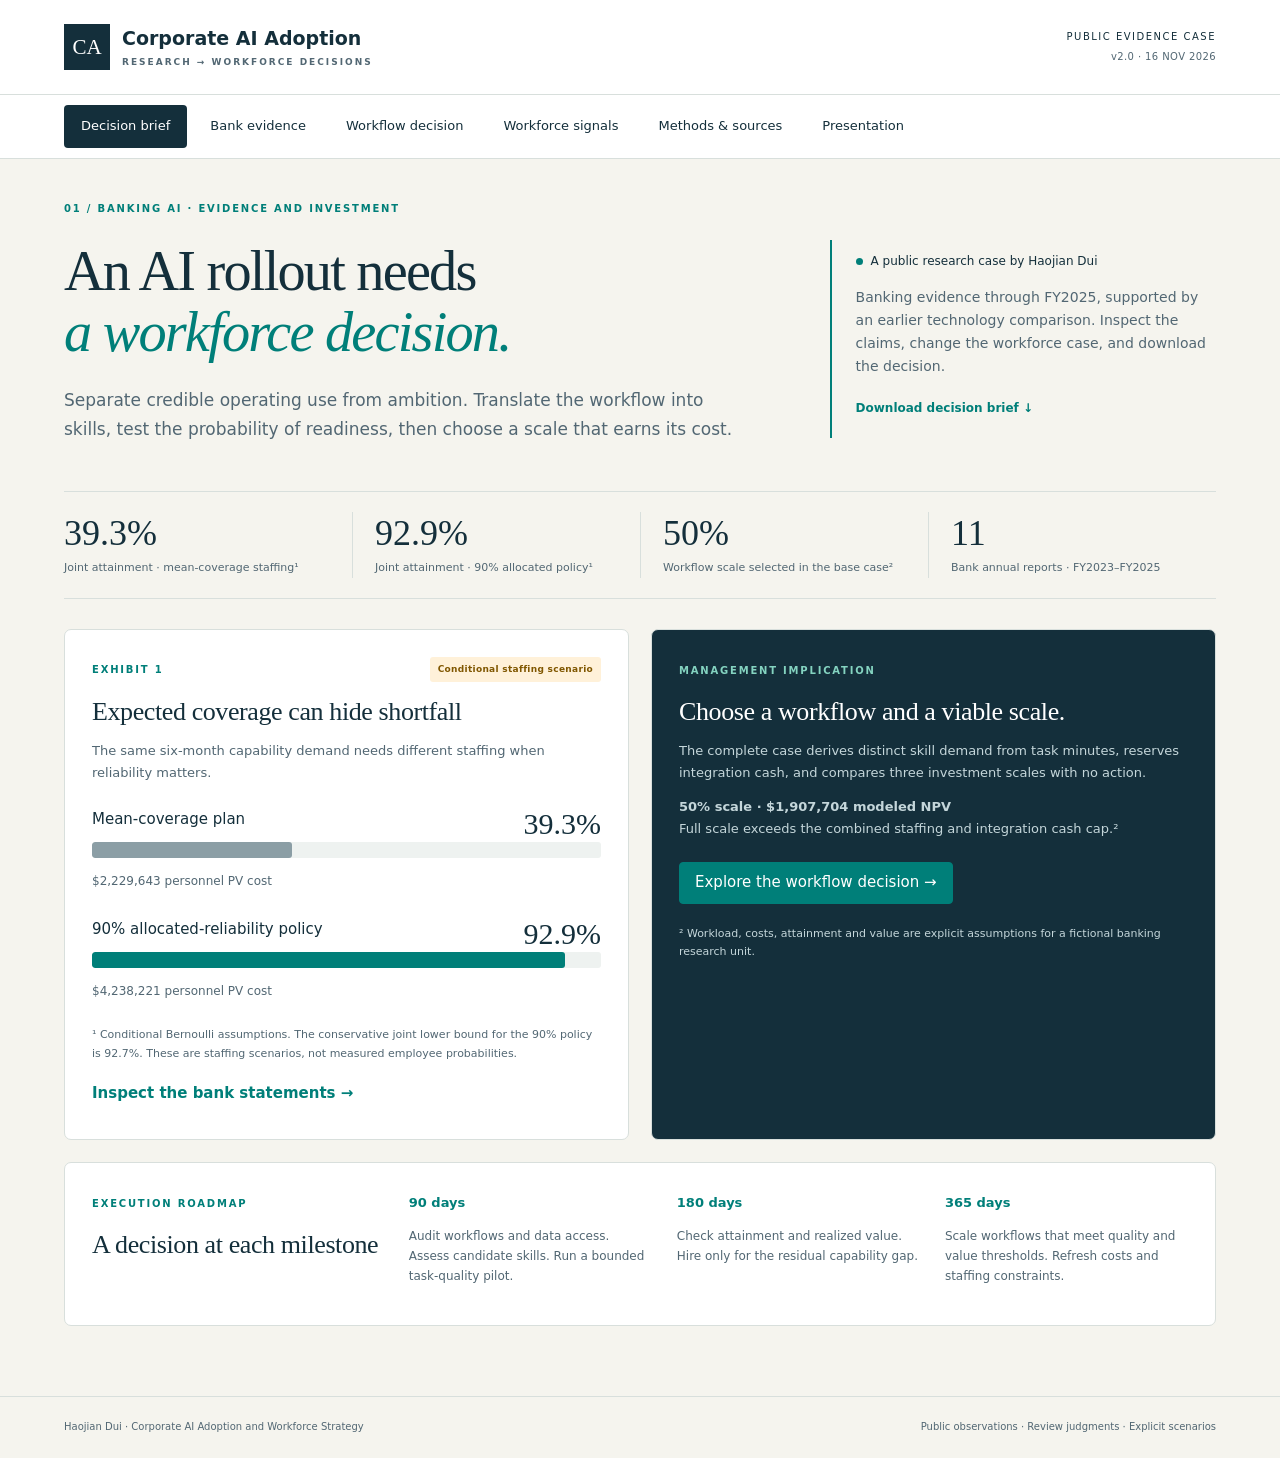
==== commit 3082107f: "Build bank evidence and reliable workforce investment v2" ====
--- a/artifacts/index.html
+++ b/artifacts/index.html
@@ -3,20 +3,41 @@
 @media(max-width:800px){header{padding:18px 5%}.edition{display:none}.brand{font-size:16px}.hero,.two,.three,.lab{grid-template-columns:1fr}.hero{gap:18px}.hero-note{margin:0 0 15px}.metrics{grid-template-columns:1fr 1fr;gap:20px}.metric:nth-child(3){border:0;padding-left:0}.metric strong{font-size:30px}.roadmap{grid-template-columns:1fr 1fr}.card{padding:20px;margin-bottom:5px}.cardtop{align-items:start}.numbers{gap:8px}.numbers strong{font-size:23px}main{padding-top:28px}.toolbar label{flex:1;min-width:125px}.toolbar button{width:100%}nav{padding:8px 3%}nav button{padding:11px 12px}footer{flex-direction:column;gap:5px}.bar-row{grid-template-columns:105px 1fr 36px}.panel>.card{margin-top:22px}}
 @media(max-width:420px){.roadmap{grid-template-columns:1fr}.numbers{grid-template-columns:1fr 1fr}.cardtop{display:block}.tag{margin:5px 0}h1{font-size:40px}.bar-row{grid-template-columns:100px 1fr 36px;gap:8px}}
 @media(max-width:800px){#cashflow-chart svg text{font-size:20px}}
+.comparison-row{margin:24px 0}.comparison-row>strong{float:right;font:30px Georgia,serif}.comparison-row>.bar-bg{height:16px;margin:10px 0}.comparison-row small{font-size:12px;color:var(--muted)}.matrix th,.matrix td{padding:12px 8px}.matrix-cell{width:100%;min-height:70px;text-align:left;font-size:12px;white-space:normal}.matrix-cell small{display:block;font-size:10px;margin-top:7px}.matrix-cell.found{background:#e4f3ed;border-color:#a7cfc3;color:#075d4d}.matrix-cell.unknown{background:#f3f1e8;color:#665723}.matrix-cell.missing{background:#f5e8e6;color:#8b4238}.axis-tags{display:flex;gap:6px;flex-wrap:wrap}.scale-grid{display:grid;grid-template-columns:repeat(3,1fr);gap:14px;margin-top:24px}.scale-option{border:1px solid var(--line);padding:18px;border-radius:5px}.scale-option h2{font-size:25px;overflow-wrap:anywhere}.scale-option.selected{border:2px solid var(--teal);background:#f0f9f5}.evidence-chain{display:flex;gap:14px;flex-wrap:wrap;align-items:center;padding:18px 0 28px;font-size:12px}.evidence-chain span{background:#e6ede9;padding:8px 14px;border-radius:4px}.file-label{padding:10px 0}.file-label input{font-size:11px}#case-status{font-size:12px;color:var(--teal)}.deck{display:grid;grid-template-columns:1fr 1fr;gap:24px;margin:24px 0}.deck-slide{aspect-ratio:16/10;background:white;border:1px solid var(--line);padding:32px;display:flex;flex-direction:column;justify-content:center}.deck-slide:nth-child(3n+1){background:var(--ink);color:white}.deck-slide:nth-child(3n+1) p{color:#d0e5df}.deck-slide h2{font-size:30px}.deck-slide p{font-size:14px}.deck-slide small{font-size:9px;margin-top:auto;padding-top:16px;color:#78918f}button:disabled{opacity:.5;cursor:not-allowed}input[type=file]{padding:7px}#case-brief,#case-export{font-size:12px}
+@media(max-width:1100px){.scale-grid{grid-template-columns:1fr}.scale-option{padding:16px}.scale-option h2{margin:7px 0}.deck-slide{aspect-ratio:auto;min-height:330px;padding:24px}}
+@media(max-width:800px){.deck{grid-template-columns:1fr}.evidence-chain{gap:8px}.matrix th,.matrix td{padding:6px 3px}.matrix-cell{padding:8px;font-size:10px;min-height:88px}.matrix-cell small{font-size:9px}.matrix th{font-size:9px}.comparison-row>strong{font-size:25px}.deck-slide h2{font-size:29px}}
+@media print{header,nav,footer,#print-deck,.panel:not(#presentation),#download-status{display:none!important}#presentation{display:block!important}#presentation>h1,#presentation>.intro,#presentation>.eyebrow{display:none}.deck{display:block;margin:0}.deck-slide{break-after:page;min-height:90vh;aspect-ratio:auto;border:0;padding:40px}main{padding:0;max-width:none}body{background:white}.deck-slide:nth-child(3n+1){background:white;color:#142f3b}.deck-slide:nth-child(3n+1) p{color:#526773}}
 </style></head>
-<body><header><a class="brand" href="#overview"><span class="brand-mark">CA</span><span>Corporate AI Adoption<small>RESEARCH → WORKFORCE DECISIONS</small></span></a><div class="edition">PUBLIC EVIDENCE CASE <span>v1.0 · 16 NOV 2026</span></div></header>
-<nav aria-label="Main navigation"><button data-tab="overview" class="active">Decision brief</button><button data-tab="evidence">Adoption evidence</button><button data-tab="workforce">Workforce signals</button><button data-tab="strategy">Strategy lab</button><button data-tab="methods">Methods & sources</button></nav>
+<body><header><a class="brand" href="#overview"><span class="brand-mark">CA</span><span>Corporate AI Adoption<small>RESEARCH → WORKFORCE DECISIONS</small></span></a><div class="edition">PUBLIC EVIDENCE CASE <span>v2.0 · 16 NOV 2026</span></div></header>
+<nav aria-label="Main navigation"><button data-tab="overview" class="active">Decision brief</button><button data-tab="banks">Bank evidence</button><button data-tab="workflow-case">Workflow decision</button><button data-tab="workforce">Workforce signals</button><button data-tab="methods">Methods & sources</button><button data-tab="presentation">Presentation</button></nav>
 <main><section id="overview" class="panel">
-<div class="eyebrow">01 / EXECUTIVE VIEW · FY2023–FY2024</div><div class="hero"><div><h1>From AI claims to<br><em>workforce choices.</em></h1><p class="intro">What have companies actually disclosed—and which capability investments can a management team fund?</p></div><aside class="hero-note"><span class="dot"></span>A public research case by Haojian Dui<p>Ten US-listed technology and banking peers. Two fiscal periods. Every selected statement links to its source.</p><button class="linkbutton" id="brief-export">Download decision brief ↓</button></aside></div>
+<div class="eyebrow">01 / BANKING AI · EVIDENCE AND INVESTMENT</div><div class="hero"><div><h1>An AI rollout needs<br><em>a workforce decision.</em></h1><p class="intro">Separate credible operating use from ambition. Translate the workflow into skills, test the probability of readiness, then choose a scale that earns its cost.</p></div><aside class="hero-note"><span class="dot"></span>A public research case by Haojian Dui<p>Banking evidence through FY2025, supported by an earlier technology comparison. Inspect the claims, change the workforce case, and download the decision.</p><button class="linkbutton" id="brief-export">Download decision brief ↓</button></aside></div>
 <div id="metrics" class="metrics"></div>
-<div class="grid two"><article class="card"><div class="cardtop"><span class="eyebrow">EXHIBIT 1</span><span class="tag">Assistant-reviewed coding</span></div><h2>AI language has several meanings</h2><p>Counts refer to selected evidence spans, not a population adoption rate.</p><div id="label-chart"></div><button class="linkbutton" data-go="evidence">Inspect the statements →</button></article><article class="card decision"><span class="eyebrow">MANAGEMENT IMPLICATION</span><h2>Fund capability, then test value.</h2><p>An internal tool launch establishes a use case. A product announcement establishes a supplier offering. Neither establishes the staffing mix or return your team will realize.</p><div id="decision-summary"></div><button class="primary" data-go="strategy">Explore the workforce case →</button><p class="fine">Staffing and cost inputs are explicit consulting assumptions. This is not a client engagement.</p></article></div>
+<div class="grid two"><article class="card"><div class="cardtop"><span class="eyebrow">EXHIBIT 1</span><span class="tag amber">Conditional staffing scenario</span></div><h2>Expected coverage can hide shortfall</h2><p>The same six-month capability demand needs different staffing when reliability matters.</p><div id="label-chart"></div><button class="linkbutton" data-go="banks">Inspect the bank statements →</button></article><article class="card decision"><span class="eyebrow">MANAGEMENT IMPLICATION</span><h2>Choose a workflow and a viable scale.</h2><p>The complete case derives distinct skill demand from task minutes, reserves integration cash, and compares three investment scales with no action.</p><div id="decision-summary"></div><button class="primary" data-go="workflow-case">Explore the workflow decision →</button><p class="fine">² Workload, costs, attainment and value are explicit assumptions for a fictional banking research unit.</p></article></div>
 <article class="card roadmap"><div><span class="eyebrow">EXECUTION ROADMAP</span><h2>A decision at each milestone</h2></div><div><b>90 days</b><p>Audit workflows and data access. Assess candidate skills. Run a bounded task-quality pilot.</p></div><div><b>180 days</b><p>Check attainment and realized value. Hire only for the residual capability gap.</p></div><div><b>365 days</b><p>Scale workflows that meet quality and value thresholds. Refresh costs and staffing constraints.</p></div></article></section>
-<section id="evidence" class="panel" hidden><div class="eyebrow">02 / SOURCE-LEVEL EVIDENCE</div><h1>Read the claim.<br><em>Check its scope.</em></h1><p class="intro">Operational use, pilots, plans, people investment, promotional language and risks are coded separately. Review judgments remain visible beside the automatic rule output.</p><div class="toolbar"><label>Company<select id="company-filter"><option value="">All companies</option></select></label><label>Fiscal year<select id="year-filter"><option value="">Both periods</option><option>2023</option><option>2024</option></select></label><label>Review label<select id="label-filter"><option value="">All labels</option></select></label><label class="search">Search evidence<input id="search" type="search" placeholder="e.g. colleagues, training, Copilot"></label><button id="evidence-export">Export filtered CSV ↓</button></div><p id="evidence-count" class="fine" aria-live="polite"></p><div id="evidence-cards" class="grid two"></div></section>
-<section id="workforce" class="panel" hidden><div class="eyebrow">03 / PEOPLE AND EXTERNAL DEMAND</div><h1>Separate stocks,<br><em>openings and skills.</em></h1><div class="grid two"><article class="card"><span class="tag">Observed company disclosure</span><h2>Microsoft's functional composition</h2><p>Share of disclosed global full-time employment. These are broad functions, not AI jobs.</p><div id="workforce-chart"></div><p id="workforce-finding"></p><a href="https://www.microsoft.com/investor/reports/ar24/index.html" target="_blank" rel="noopener">FY2024 annual report ↗</a></article><article class="card"><span class="tag blue">Official projections · US</span><h2>Where capability demand may grow</h2><p>BLS 2025–2035 projected employment growth. Openings include replacement demand; they are not today's job postings.</p><div id="labor-chart"></div><p class="fine">Same BLS vintage for all occupations. Selected benchmarks; no mapping of national totals to the ten companies.</p><a href="https://www.bls.gov/emp/tables/occupational-projections-and-characteristics.htm" target="_blank" rel="noopener">BLS Table 1.2 ↗</a></article></div><article class="card"><span class="eyebrow">EMPLOYER REQUIREMENTS</span><h2>What the selected roles ask for</h2><p>Three official descriptions from two employers, captured on 16 November 2026. This targeted sample checks portfolio fit; it cannot measure hiring growth or the workforce skill distribution.</p><div id="jobs" class="grid three"></div></article></section>
+
+<section id="banks" class="panel" hidden>
+<div class="eyebrow">02 / BANKING EVIDENCE · FY2023–FY2025</div><h1>What is operating,<br><em>and for whom?</em></h1>
+<p class="intro">Actor, implementation stage, technology, people investment and risk are independent dimensions. A current use statement can also describe risk.</p>
+<article class="card"><div class="cardtop"><h2>Read the evidence across periods</h2><span class="tag">Assistant reference coding</span></div><div id="bank-matrix"></div><p class="fine">Cells summarize selected reviewed spans. Unknown means no reviewed internal-use statement; it does not mean non-adoption. BAC FY2025 is a collection gap. Click a cell to inspect its evidence.</p></article>
+<div class="toolbar"><label>Bank<select id="bank-company"><option value="">All banks</option></select></label><label>Fiscal period<select id="bank-period"><option value="">All periods</option><option>2023</option><option>2024</option><option>2025</option></select></label><label>Stage<select id="bank-stage"><option value="">All stages</option><option value="deployed">Deployed</option><option value="pilot">Pilot</option><option value="planned">Planned</option><option value="not_established">Not established</option></select></label><label class="search">Search bank evidence<input id="bank-query" type="search" placeholder="e.g. colleagues, coding, risk"></label><button id="bank-export">Export filtered evidence ↓</button></div><label>Try an executed research task<select id="task-preset"><option value="">Select a fixed task</option></select></label><p id="bank-count" class="fine" aria-live="polite"></p><div id="bank-results" class="grid two"></div>
+<article class="card"><h2>Document coverage is visible</h2><p>The full parsed text is scanned for candidate locations. Counts describe lexicon and extraction coverage, not adoption intensity. Fiscal labels are all December year ends; narrative and risk sections still differ across issuers.</p><details><summary>Inspect page and candidate inventory</summary><div class="tablewrap"><table><thead><tr><th>Report</th><th>Parsed pages</th><th>Lexicon hits</th><th>Eligible candidates</th></tr></thead><tbody id="bank-source-list"></tbody></table></div></details><button data-go="evidence" class="linkbutton">Open the earlier ten-company technology comparison →</button></article>
+</section>
+<section id="workflow-case" class="panel" hidden>
+<div class="eyebrow">03 / FROM TASKS TO INVESTMENT · USD 2026</div><h1>Buy capacity.<br><em>Prove its value.</em></h1><p class="intro">A hypothetical public-document research workflow: retrieve evidence, check facts, resolve data exceptions and prepare a brief. Bank disclosures establish use-case relevance; task times, costs and success remain explicit scenario inputs.</p>
+<div class="evidence-chain"><span>Bank operating evidence</span><b>→</b><span>Task workload</span><b>→</b><span>Reliable capability</span><b>→</b><span>Realized value</span></div>
+<div class="grid lab"><article class="card controls"><h2>Make the case your own</h2><label>Monthly document items<input id="case-volume" type="number" min="0" max="200000" step="1000"></label><label>Released-capacity realization (%)<input id="case-realization" type="number" min="0" max="100" step="5"></label><label>Joint reliability target<select id="case-confidence"><option value="0.5">50%</option><option value="0.8">80%</option><option value="0.9">90%</option><option value="0.95">95%</option><option value="0.99">99%</option></select></label><label>Total upfront cash cap (USD)<input id="case-budget" type="number" min="0" max="5000000" step="10000"></label><button class="primary" id="case-run">Recalculate workflow decision</button><button id="case-reset">Reset base case</button><label class="file-label">Import your JSON case<input id="case-import" type="file" accept=".json,application/json"></label><p class="fine">Export the base case to edit all task, timing, route-capacity and cost inputs. Imported cases stay in this browser. Browser limits: 1 MB, three skill pools, 30 candidates per route; USD at 2026 prices.</p><p id="case-status" role="status" aria-live="polite"></p></article>
+<article class="card"><div class="cardtop"><h2>Scale, defer or proceed</h2><span class="tag amber">Scenario result</span></div><div id="workflow-result" aria-live="polite"></div><div class="toolbar"><button id="case-export">Download case & results ↓</button><button id="case-brief">Download matching brief ↓</button></div></article></div>
+<div class="grid two"><article class="card"><h2>Workload determines skill demand</h2><div id="task-model"></div><details><summary>Economic reasoning behind the model</summary><p>Task substitution releases time; source checking and exception handling create complementary tasks. Productive capacity becomes cash or contribution only when a budget or demand mechanism realizes it. Backfill and training time are opportunity costs. Integration and learning delay benefits, creating an investment ramp.</p><p><a href="https://www.nber.org/papers/w25684" target="_blank" rel="noopener">Acemoglu & Restrepo: Automation and New Tasks ↗</a><br><a href="https://www.nber.org/papers/w25148" target="_blank" rel="noopener">Brynjolfsson, Rock & Syverson: Productivity J-Curve ↗</a></p></details></article><article class="card"><h2>What does readiness cost?</h2><div id="risk-curve"></div><p class="fine">This separate personnel comparison holds the original 8 / 12 / 6 skill demands fixed. Workflow options above derive their own demands and also pay integration and platform costs.</p><button class="linkbutton" data-go="strategy">Inspect the original expected-coverage model →</button></article></div>
+<article class="card"><h2>A research task pack has been executed</h2><div id="research-results"></div><details><summary>Actual analyst pilot and decision gates</summary><p>Use a randomized task-order crossover with consenting analysts and a common public document set. Have independent reviewers score fact correctness, source resolution, unsupported claims and failure severity while blinded to condition. Measure actual completion and revision minutes. Require correct decision-driving citations and agreed quality before monetizing capacity.</p><p>Process owner: baseline task map and exceptions. Learning owner: attainment and transfer. Controls owner: quality and auditability. Finance owner: realized capacity value and budget. Refresh these measurements before scaling.</p></details></article>
+</section>
+<section id="presentation" class="panel" hidden><div class="eyebrow">PRESENTATION / EIGHT DECISION EXHIBITS</div><h1>A case you<br><em>can explain.</em></h1><p class="intro">A structured walk-through for a hiring manager or project discussion. Use the evidence and workflow tabs for live follow-up.</p><button id="print-deck">Print presentation</button><div id="presentation-slides" class="deck"></div></section>
+<section id="evidence" class="panel" hidden><div class="eyebrow">TECHNOLOGY CONTEXT / EARLY ADOPTION EVIDENCE</div><h1>Read the claim.<br><em>Check its scope.</em></h1><p class="intro">Operational use, pilots, plans, people investment, promotional language and risks are coded separately. Review judgments remain visible beside the automatic rule output.</p><div class="toolbar"><label>Company<select id="company-filter"><option value="">All companies</option></select></label><label>Fiscal year<select id="year-filter"><option value="">Both periods</option><option>2023</option><option>2024</option></select></label><label>Review label<select id="label-filter"><option value="">All labels</option></select></label><label class="search">Search evidence<input id="search" type="search" placeholder="e.g. colleagues, training, Copilot"></label><button id="evidence-export">Export filtered CSV ↓</button></div><p id="evidence-count" class="fine" aria-live="polite"></p><div id="evidence-cards" class="grid two"></div></section>
+<section id="workforce" class="panel" hidden><article class="card"><span class="eyebrow">CURRENT BANK VACANCY SNAPSHOTS</span><h2>Which capabilities do selected roles request?</h2><div id="vacancy-case"></div></article><div class="eyebrow">03 / PEOPLE AND EXTERNAL DEMAND</div><h1>Separate stocks,<br><em>openings and skills.</em></h1><div class="grid two"><article class="card"><span class="tag">Observed company disclosure</span><h2>Microsoft's functional composition</h2><p>Share of disclosed global full-time employment. These are broad functions, not AI jobs.</p><div id="workforce-chart"></div><p id="workforce-finding"></p><a href="https://www.microsoft.com/investor/reports/ar24/index.html" target="_blank" rel="noopener">FY2024 annual report ↗</a></article><article class="card"><span class="tag blue">Official projections · US</span><h2>Where capability demand may grow</h2><p>BLS 2025–2035 projected employment growth. Openings include replacement demand; they are not today's job postings.</p><div id="labor-chart"></div><p class="fine">Same BLS vintage for all occupations. Selected benchmarks; no mapping of national totals to the ten companies.</p><a href="https://www.bls.gov/emp/tables/occupational-projections-and-characteristics.htm" target="_blank" rel="noopener">BLS Table 1.2 ↗</a></article></div><article class="card"><span class="eyebrow">EMPLOYER REQUIREMENTS</span><h2>What the selected roles ask for</h2><p>Three official descriptions from two employers, captured on 16 November 2026. This targeted sample checks portfolio fit; it cannot measure hiring growth or the workforce skill distribution.</p><div id="jobs" class="grid three"></div></article></section>
 <section id="strategy" class="panel" hidden><div class="eyebrow">04 / CONSULTING SCENARIO · USD 2026</div><h1>Build, move<br><em>or recruit?</em></h1><p class="intro">A hypothetical 200-person bank operations unit needs 26 productive capability equivalents in six months. Compare incremental training, redeployment and hiring costs over 36 months.</p><div class="grid lab"><article class="card controls"><h2>Change the decision inputs</h2><label>Training attainment <output id="success-value">80%</output><input id="success" type="range" min="50" max="95" step="5" value="80"></label><label>Capability demand <output id="demand-value">100%</output><input id="demand" type="range" min="50" max="150" step="10" value="100"></label><label>Upfront budget (USD)<input id="budget" type="number" min="0" max="2000000" step="10000" value="400000"></label><label>Annual contribution per capability (USD)<input id="annual-value" type="number" min="0" max="500000" step="1000" value="180000"></label><label>External hire readiness (months)<input id="hire-delay" type="number" min="0" max="36" step="1" value="3"></label><button class="primary" id="run-scenario">Recalculate plan</button><button id="reset-scenario">Reset assumptions</button><p class="fine">Minimize discounted incremental cost subject to expected coverage, disjoint candidate pools, route capacities, readiness and an upfront cash cap.</p></article><article class="card"><div class="cardtop"><h2>Feasible capability plan</h2><span class="tag amber">Scenario assumptions</span></div><div id="scenario-result" aria-live="polite"></div><button id="scenario-export">Download scenario & results ↓</button></article></div><div class="grid two"><article class="card"><h2>36-month net cash flow</h2><p>Upfront spend at month 0; recurring costs for all candidates from month 1; gross contribution only after successful attainment and readiness.</p><div id="cashflow-chart"></div><p class="fine">NPV discounts monthly flows using (1 + annual rate)<sup>month/12</sup>. Payback is undiscounted.</p></article><article class="card"><h2>Assumptions that govern the result</h2><div id="assumptions"></div><details><summary>See all route costs and constraints</summary><div id="route-inputs"></div></details></article></div></section>
-<section id="methods" class="panel" hidden><div class="eyebrow">05 / METHODS, LIMITS AND REPRODUCTION</div><h1>Evidence you<br><em>can inspect.</em></h1><div class="grid two"><article class="card"><h2>A baseline worth challenging</h2><p>The keyword baseline labels every AI-containing span as deployment. Context rules add action, timing, scope, risk and people-investment cues. Rubric review resolves the actual statement meaning.</p><div id="evaluation"></div><p class="fine" id="review-note"></p><details><summary>Rule disagreements with the rubric review</summary><div id="errors"></div></details></article><article class="card"><h2>Reproduce the complete case</h2><pre>python -m pip install corporate_ai_adoption-1.0.0-py3-none-any.whl
-corporate-ai demo --out output</pre><p>The installed package includes public excerpts, source registry, employer snapshots, official labor benchmarks and all scenario inputs. The generated dashboard is a single offline HTML file.</p><button id="portfolio-export">Download portfolio.v1 JSON ↓</button><p><a href="https://github.com/JoeDHJ/corporate-ai-adoption" target="_blank" rel="noopener">Code, report and installation instructions ↗</a></p><p class="fine">No API key, paid model or sibling service is required. No text is sent to an external model.</p></article></div><article class="card"><h2>Corpus coverage and source register</h2><p>Retrospective FY2023–FY2024 reporting window, chosen for the early generative-AI adoption wave. Fiscal year ends differ. Selected excerpts do not estimate prevalence, economic impact or a causal hiring response.</p><div class="tablewrap"><table><thead><tr><th>Company</th><th>Industry</th><th>Period</th><th>Source / retrieval</th><th>Reviewed spans</th></tr></thead><tbody id="sources"></tbody></table></div></article></section>
-<p id="download-status" role="status" class="fine" aria-live="polite"></p></main><footer><span>Haojian Dui · Corporate AI Adoption and Workforce Strategy</span><span>Public observations · Review judgments · Explicit scenarios</span></footer><script id="case-data" type="application/json">{"schema_version": "portfolio.v1", "version": "1.0.0", "as_of": "2026-11-16", "sources": [{"source_id": "MSFT-2023", "company": "MSFT", "company_name": "Microsoft", "company_id": "US:SEC-CIK:0000789019", "industry": "Software", "source_url": "https://www.microsoft.com/investor/reports/ar23/index.html", "source_vintage": "FY2023", "period": "2023", "geography": "Global consolidated; US-listed issuer", "unit_of_observation": "company annual report", "status": "observed", "schema_version": "portfolio.v1", "currency": null, "price_year": null, "access": "Public official investor-relations report", "redistribution": "Issuer copyright; short analytical excerpts only; full report excluded", "retrieved_at": "2026-11-16", "bytes": 486646, "parsed_pages": 1, "source_native_id": "MSFT-2023", "parser": "pypdf/BeautifulSoup normalized whitespace; exact offsets retained", "source_format": "html"}, {"source_id": "MSFT-2024", "company": "MSFT", "company_name": "Microsoft", "company_id": "US:SEC-CIK:0000789019", "industry": "Software", "source_url": "https://www.microsoft.com/investor/reports/ar24/index.html", "source_vintage": "FY2024", "period": "2024", "geography": "Global consolidated; US-listed issuer", "unit_of_observation": "company annual report", "status": "observed", "schema_version": "portfolio.v1", "currency": null, "price_year": null, "access": "Public official investor-relations report", "redistribution": "Issuer copyright; short analytical excerpts only; full report excluded", "retrieved_at": "2026-11-16", "bytes": 486883, "parsed_pages": 1, "source_native_id": "MSFT-2024", "parser": "pypdf/BeautifulSoup normalized whitespace; exact offsets retained", "source_format": "html"}, {"source_id": "ADBE-2023", "company": "ADBE", "company_name": "Adobe", "company_id": "US:SEC-CIK:0000796343", "industry": "Software", "source_url": "https://www.adobe.com/content/dam/cc/en/investor-relations/pdfs/ADBE-10K-FY23-FINAL.pdf", "source_vintage": "FY2023", "period": "2023", "geography": "Global consolidated; US-listed issuer", "unit_of_observation": "company annual report", "status": "observed", "schema_version": "portfolio.v1", "currency": null, "price_year": null, "access": "Public official investor-relations report", "redistribution": "Issuer copyright; short analytical excerpts only; full report excluded", "retrieved_at": "2026-11-16", "bytes": 614391, "parsed_pages": 99, "source_native_id": "ADBE-2023", "parser": "pypdf/BeautifulSoup normalized whitespace; exact offsets retained", "source_format": "pdf"}, {"source_id": "ADBE-2024", "company": "ADBE", "company_name": "Adobe", "company_id": "US:SEC-CIK:0000796343", "industry": "Software", "source_url": "https://www.adobe.com/content/dam/cc/en/investor-relations/pdfs/ADBE-10K-FY24-FINAL.pdf", "source_vintage": "FY2024", "period": "2024", "geography": "Global consolidated; US-listed issuer", "unit_of_observation": "company annual report", "status": "observed", "schema_version": "portfolio.v1", "currency": null, "price_year": null, "access": "Public official investor-relations report", "redistribution": "Issuer copyright; short analytical excerpts only; full report excluded", "retrieved_at": "2026-11-16", "bytes": 626509, "parsed_pages": 100, "source_native_id": "ADBE-2024", "parser": "pypdf/BeautifulSoup normalized whitespace; exact offsets retained", "source_format": "pdf"}, {"source_id": "IBM-2023", "company": "IBM", "company_name": "IBM", "company_id": "US:SEC-CIK:0000051143", "industry": "IT services", "source_url": "https://www.ibm.com/annualreport/assets/downloads/IBM_Annual_Report_2023.pdf", "source_vintage": "FY2023", "period": "2023", "geography": "Global consolidated; US-listed issuer", "unit_of_observation": "company annual report", "status": "observed", "schema_version": "portfolio.v1", "currency": null, "price_year": null, "access": "Public official investor-relations report", "redistribution": "Issuer copyright; short analytical excerpts only; full report excluded", "retrieved_at": "2026-11-16", "bytes": 4995834, "parsed_pages": 128, "source_native_id": "IBM-2023", "parser": "pypdf/BeautifulSoup normalized whitespace; exact offsets retained", "source_format": "pdf"}, {"source_id": "IBM-2024", "company": "IBM", "company_name": "IBM", "company_id": "US:SEC-CIK:0000051143", "industry": "IT services", "source_url": "https://www.ibm.com/downloads/documents/us-en/1227c12d3a38b173", "source_vintage": "FY2024", "period": "2024", "geography": "Global consolidated; US-listed issuer", "unit_of_observation": "company annual report", "status": "observed", "schema_version": "portfolio.v1", "currency": null, "price_year": null, "access": "Public official investor-relations report", "redistribution": "Issuer copyright; short analytical excerpts only; full report excluded", "retrieved_at": "2026-11-16", "bytes": 4421444, "parsed_pages": 128, "source_native_id": "IBM-2024", "parser": "pypdf/BeautifulSoup normalized whitespace; exact offsets retained", "source_format": "pdf"}, {"source_id": "JPM-2023", "company": "JPM", "company_name": "JPMorgan Chase", "company_id": "US:SEC-CIK:0000019617", "industry": "Banking", "source_url": "https://www.jpmorganchase.com/content/dam/jpmc/jpmorgan-chase-and-co/investor-relations/documents/annualreport-2023.pdf", "source_vintage": "FY2023", "period": "2023", "geography": "Global consolidated; US-listed issuer", "unit_of_observation": "company annual report", "status": "observed", "schema_version": "portfolio.v1", "currency": null, "price_year": null, "access": "Public official investor-relations report", "redistribution": "Issuer copyright; short analytical excerpts only; full report excluded", "retrieved_at": "2026-11-16", "bytes": 6814192, "parsed_pages": 364, "source_native_id": "JPM-2023", "parser": "pypdf/BeautifulSoup normalized whitespace; exact offsets retained", "source_format": "pdf"}, {"source_id": "JPM-2024", "company": "JPM", "company_name": "JPMorgan Chase", "company_id": "US:SEC-CIK:0000019617", "industry": "Banking", "source_url": "https://www.jpmorganchase.com/content/dam/jpmc/jpmorgan-chase-and-co/investor-relations/documents/annualreport-2024.pdf", "source_vintage": "FY2024", "period": "2024", "geography": "Global consolidated; US-listed issuer", "unit_of_observation": "company annual report", "status": "observed", "schema_version": "portfolio.v1", "currency": null, "price_year": null, "access": "Public official investor-relations report", "redistribution": "Issuer copyright; short analytical excerpts only; full report excluded", "retrieved_at": "2026-11-16", "bytes": 17104906, "parsed_pages": 372, "source_native_id": "JPM-2024", "parser": "pypdf/BeautifulSoup normalized whitespace; exact offsets retained", "source_format": "pdf"}, {"source_id": "BAC-2023", "company": "BAC", "company_name": "Bank of America", "company_id": "US:SEC-CIK:0000070858", "industry": "Banking", "source_url": "https://d1io3yog0oux5.cloudfront.net/_c88539a6717957514910928c75e7c025/bankofamerica/db/867/10038/annual_report/BAC+2023+Annual+Report.pdf", "source_vintage": "FY2023", "period": "2023", "geography": "Global consolidated; US-listed issuer", "unit_of_observation": "company annual report", "status": "observed", "schema_version": "portfolio.v1", "currency": null, "price_year": null, "access": "Public official investor-relations report", "redistribution": "Issuer copyright; short analytical excerpts only; full report excluded", "retrieved_at": "2026-11-16", "bytes": 16464691, "parsed_pages": 236, "source_native_id": "BAC-2023", "parser": "pypdf/BeautifulSoup normalized whitespace; exact offsets retained", "source_format": "pdf"}, {"source_id": "BAC-2024", "company": "BAC", "company_name": "Bank of America", "company_id": "US:SEC-CIK:0000070858", "industry": "Banking", "source_url": "https://d1io3yog0oux5.cloudfront.net/_c88539a6717957514910928c75e7c025/bankofamerica/db/867/10162/annual_report/BAC+2024+Annual+Report.pdf", "source_vintage": "FY2024", "period": "2024", "geography": "Global consolidated; US-listed issuer", "unit_of_observation": "company annual report", "status": "observed", "schema_version": "portfolio.v1", "currency": null, "price_year": null, "access": "Public official investor-relations report", "redistribution": "Issuer copyright; short analytical excerpts only; full report excluded", "retrieved_at": "2026-11-16", "bytes": 14534966, "parsed_pages": 113, "source_native_id": "BAC-2024", "parser": "pypdf/BeautifulSoup normalized whitespace; exact offsets retained", "source_format": "pdf"}, {"source_id": "ACN-2023", "company": "ACN", "company_name": "Accenture", "company_id": "US:SEC-CIK:0001467373", "industry": "IT services", "source_url": "https://www.investor.accenture.com/~/media/Files/A/accenture-v4/investors/annual-shareholder-meeting/2024/fiscal-2023-annual-report.pdf", "source_vintage": "FY2023", "period": "2023", "geography": "Global consolidated; US-listed issuer", "unit_of_observation": "company annual report", "status": "observed", "schema_version": "portfolio.v1", "currency": null, "price_year": null, "access": "Public official investor-relations report", "redistribution": "Issuer copyright; short analytical excerpts only; full report excluded", "retrieved_at": "2026-11-16", "bytes": 3156855, "parsed_pages": 119, "source_native_id": "ACN-2023", "parser": "pypdf/BeautifulSoup normalized whitespace; exact offsets retained", "source_format": "pdf"}, {"source_id": "ACN-2024", "company": "ACN", "company_name": "Accenture", "company_id": "US:SEC-CIK:0001467373", "industry": "IT services", "source_url": "https://www.investor.accenture.com/~/media/Files/A/accenture-v4/investors/annual-shareholder-meeting/2025/accenture-fiscal-2024-annual-report.pdf", "source_vintage": "FY2024", "period": "2024", "geography": "Global consolidated; US-listed issuer", "unit_of_observation": "company annual report", "status": "observed", "schema_version": "portfolio.v1", "currency": null, "price_year": null, "access": "Public official investor-relations report", "redistribution": "Issuer copyright; short analytical excerpts only; full report excluded", "retrieved_at": "2026-11-16", "bytes": 20297093, "parsed_pages": 123, "source_native_id": "ACN-2024", "parser": "pypdf/BeautifulSoup normalized whitespace; exact offsets retained", "source_format": "pdf"}, {"source_id": "CSCO-2023", "company": "CSCO", "company_name": "Cisco", "company_id": "US:SEC-CIK:0000858877", "industry": "Technology hardware", "source_url": "https://www.cisco.com/c/dam/en_us/about/annual-report/cisco-annual-report-2023.pdf", "source_vintage": "FY2023", "period": "2023", "geography": "Global consolidated; US-listed issuer", "unit_of_observation": "company annual report", "status": "observed", "schema_version": "portfolio.v1", "currency": null, "price_year": null, "access": "Public official investor-relations report", "redistribution": "Issuer copyright; short analytical excerpts only; full report excluded", "retrieved_at": "2026-11-16", "bytes": 5147257, "parsed_pages": 127, "source_native_id": "CSCO-2023", "parser": "pypdf/BeautifulSoup normalized whitespace; exact offsets retained", "source_format": "pdf"}, {"source_id": "CSCO-2024", "company": "CSCO", "company_name": "Cisco", "company_id": "US:SEC-CIK:0000858877", "industry": "Technology hardware", "source_url": "https://www.cisco.com/c/dam/en_us/about/annual-report/2024-cisco-full-annual-report.pdf", "source_vintage": "FY2024", "period": "2024", "geography": "Global consolidated; US-listed issuer", "unit_of_observation": "company annual report", "status": "observed", "schema_version": "portfolio.v1", "currency": null, "price_year": null, "access": "Public official investor-relations report", "redistribution": "Issuer copyright; short analytical excerpts only; full report excluded", "retrieved_at": "2026-11-16", "bytes": 15772526, "parsed_pages": 132, "source_native_id": "CSCO-2024", "parser": "pypdf/BeautifulSoup normalized whitespace; exact offsets retained", "source_format": "pdf"}, {"source_id": "NVDA-2023", "company": "NVDA", "company_name": "NVIDIA", "company_id": "US:SEC-CIK:0001045810", "industry": "Technology hardware", "source_url": "https://www.sec.gov/Archives/edgar/data/1045810/000104581023000017/nvda-20230129.htm", "source_vintage": "FY2023", "period": "2023", "geography": "Global consolidated; US-listed issuer", "unit_of_observation": "company annual report", "status": "observed", "schema_version": "portfolio.v1", "currency": null, "price_year": null, "access": "Public official investor-relations report", "redistribution": "Issuer copyright; short analytical excerpts only; full report excluded", "retrieved_at": "2026-11-16", "bytes": 2669358, "parsed_pages": 1, "source_native_id": "NVDA-2023", "parser": "pypdf/BeautifulSoup normalized whitespace; exact offsets retained", "source_format": "html"}, {"source_id": "NVDA-2024", "company": "NVDA", "company_name": "NVIDIA", "company_id": "US:SEC-CIK:0001045810", "industry": "Technology hardware", "source_url": "https://www.sec.gov/Archives/edgar/data/1045810/000104581024000029/nvda-20240128.htm", "source_vintage": "FY2024", "period": "2024", "geography": "Global consolidated; US-listed issuer", "unit_of_observation": "company annual report", "status": "observed", "schema_version": "portfolio.v1", "currency": null, "price_year": null, "access": "Public official investor-relations report", "redistribution": "Issuer copyright; short analytical excerpts only; full report excluded", "retrieved_at": "2026-11-16", "bytes": 2085685, "parsed_pages": 1, "source_native_id": "NVDA-2024", "parser": "pypdf/BeautifulSoup normalized whitespace; exact offsets retained", "source_format": "html"}, {"source_id": "CRM-2023", "company": "CRM", "company_name": "Salesforce", "company_id": "US:SEC-CIK:0001108524", "industry": "Software", "source_url": "https://www.sec.gov/Archives/edgar/data/1108524/000110852423000011/crm-20230131.htm", "source_vintage": "FY2023", "period": "2023", "geography": "Global consolidated; US-listed issuer", "unit_of_observation": "company annual report", "status": "observed", "schema_version": "portfolio.v1", "currency": null, "price_year": null, "access": "Public official investor-relations report", "redistribution": "Issuer copyright; short analytical excerpts only; full report excluded", "retrieved_at": "2026-11-16", "bytes": 3028377, "parsed_pages": 1, "source_native_id": "CRM-2023", "parser": "pypdf/BeautifulSoup normalized whitespace; exact offsets retained", "source_format": "html"}, {"source_id": "CRM-2024", "company": "CRM", "company_name": "Salesforce", "company_id": "US:SEC-CIK:0001108524", "industry": "Software", "source_url": "https://www.sec.gov/Archives/edgar/data/1108524/000110852424000005/crm-20240131.htm", "source_vintage": "FY2024", "period": "2024", "geography": "Global consolidated; US-listed issuer", "unit_of_observation": "company annual report", "status": "observed", "schema_version": "portfolio.v1", "currency": null, "price_year": null, "access": "Public official investor-relations report", "redistribution": "Issuer copyright; short analytical excerpts only; full report excluded", "retrieved_at": "2026-11-16", "bytes": 2407237, "parsed_pages": 1, "source_native_id": "CRM-2024", "parser": "pypdf/BeautifulSoup normalized whitespace; exact offsets retained", "source_format": "html"}, {"source_id": "GOOGL-2023", "company": "GOOGL", "company_name": "Alphabet", "company_id": "US:SEC-CIK:0001652044", "industry": "Internet services", "source_url": "https://www.sec.gov/Archives/edgar/data/1652044/000165204424000022/goog-20231231.htm", "source_vintage": "FY2023", "period": "2023", "geography": "Global consolidated; US-listed issuer", "unit_of_observation": "company annual report", "status": "observed", "schema_version": "portfolio.v1", "currency": null, "price_year": null, "access": "Public official investor-relations report", "redistribution": "Issuer copyright; short analytical excerpts only; full report excluded", "retrieved_at": "2026-11-16", "bytes": 2410522, "parsed_pages": 1, "source_native_id": "GOOGL-2023", "parser": "pypdf/BeautifulSoup normalized whitespace; exact offsets retained", "source_format": "html"}, {"source_id": "GOOGL-2024", "company": "GOOGL", "company_name": "Alphabet", "company_id": "US:SEC-CIK:0001652044", "industry": "Internet services", "source_url": "https://www.sec.gov/Archives/edgar/data/1652044/000165204425000014/goog-20241231.htm", "source_vintage": "FY2024", "period": "2024", "geography": "Global consolidated; US-listed issuer", "unit_of_observation": "company annual report", "status": "observed", "schema_version": "portfolio.v1", "currency": null, "price_year": null, "access": "Public official investor-relations report", "redistribution": "Issuer copyright; short analytical excerpts only; full report excluded", "retrieved_at": "2026-11-16", "bytes": 2528463, "parsed_pages": 1, "source_native_id": "GOOGL-2024", "parser": "pypdf/BeautifulSoup normalized whitespace; exact offsets retained", "source_format": "html"}], "evidence": [{"source_id": "ACN-2023", "excerpt": "We plan on doubling our AI talent to 80,000 people and expect to invest in assets, industry solutions, ventures and acquisitions.", "page": 10, "start_char": 711, "end_char": 840, "evidence_id": "ACN-2023-E1", "review_label": "planned", "review_scope": "internal", "review_reason": "Future doubling of the AI talent pool; the target is not an attained workforce stock.", "locator": "PDF physical page 10", "reviewer": "AI assistant rubric review", "reviewed_at": "2026-11-16", "source_url": "https://www.investor.accenture.com/~/media/Files/A/accenture-v4/investors/annual-shareholder-meeting/2024/fiscal-2023-annual-report.pdf", "retrieved_at": "2026-11-16", "source_vintage": "FY2023", "geography": "Global consolidated; US-listed issuer", "unit_of_observation": "company annual report", "period": "2023", "currency": null, "price_year": null, "schema_version": "portfolio.v1", "status": "estimated", "company": "ACN", "company_id": "US:SEC-CIK:0001467373", "industry": "IT services", "source_format": "pdf", "source_status": "observed", "classifier": {"label": "planned", "scope": "unspecified", "rule": "future commitment cue"}, "baseline_label": "deployment"}, {"source_id": "ACN-2023", "excerpt": "We appointed a Chief AI Officer, launched a global generative AI Center of Excellence, and created comprehensive AI training for our entire workforce.", "page": 10, "start_char": 841, "end_char": 991, "evidence_id": "ACN-2023-E2", "review_label": "hiring_innovation", "review_scope": "internal", "review_reason": "Appointments, a center of excellence and workforce training are people/innovation actions.", "locator": "PDF physical page 10", "reviewer": "AI assistant rubric review", "reviewed_at": "2026-11-16", "source_url": "https://www.investor.accenture.com/~/media/Files/A/accenture-v4/investors/annual-shareholder-meeting/2024/fiscal-2023-annual-report.pdf", "retrieved_at": "2026-11-16", "source_vintage": "FY2023", "geography": "Global consolidated; US-listed issuer", "unit_of_observation": "company annual report", "period": "2023", "currency": null, "price_year": null, "schema_version": "portfolio.v1", "status": "estimated", "company": "ACN", "company_id": "US:SEC-CIK:0001467373", "industry": "IT services", "source_format": "pdf", "source_status": "observed", "classifier": {"label": "hiring_innovation", "scope": "unspecified", "rule": "people or innovation investment cue"}, "baseline_label": "deployment"}, {"source_id": "ACN-2023", "excerpt": "We have already trained approximately 600,000 of our people in the fundamentals of AI.", "page": 12, "start_char": 1749, "end_char": 1835, "evidence_id": "ACN-2023-E3", "review_label": "hiring_innovation", "review_scope": "internal", "review_reason": "Completed foundational training is reported, with an approximate participant count.", "locator": "PDF physical page 12", "reviewer": "AI assistant rubric review", "reviewed_at": "2026-11-16", "source_url": "https://www.investor.accenture.com/~/media/Files/A/accenture-v4/investors/annual-shareholder-meeting/2024/fiscal-2023-annual-report.pdf", "retrieved_at": "2026-11-16", "source_vintage": "FY2023", "geography": "Global consolidated; US-listed issuer", "unit_of_observation": "company annual report", "period": "2023", "currency": null, "price_year": null, "schema_version": "portfolio.v1", "status": "estimated", "company": "ACN", "company_id": "US:SEC-CIK:0001467373", "industry": "IT services", "source_format": "pdf", "source_status": "observed", "classifier": {"label": "hiring_innovation", "scope": "unspecified", "rule": "people or innovation investment cue"}, "baseline_label": "deployment"}, {"source_id": "ACN-2024", "excerpt": "We invested in our people to continue to develop their market-relevant skills and to help us reinvent our services using generative AI.", "page": 10, "start_char": 0, "end_char": 135, "evidence_id": "ACN-2024-E1", "review_label": "hiring_innovation", "review_scope": "internal", "review_reason": "Investment in people and skills, without a specific completed operational workflow.", "locator": "PDF physical page 10", "reviewer": "AI assistant rubric review", "reviewed_at": "2026-11-16", "source_url": "https://www.investor.accenture.com/~/media/Files/A/accenture-v4/investors/annual-shareholder-meeting/2025/accenture-fiscal-2024-annual-report.pdf", "retrieved_at": "2026-11-16", "source_vintage": "FY2024", "geography": "Global consolidated; US-listed issuer", "unit_of_observation": "company annual report", "period": "2024", "currency": null, "price_year": null, "schema_version": "portfolio.v1", "status": "estimated", "company": "ACN", "company_id": "US:SEC-CIK:0001467373", "industry": "IT services", "source_format": "pdf", "source_status": "observed", "classifier": {"label": "deployment", "scope": "unspecified", "rule": "present use or completed release cue"}, "baseline_label": "deployment"}, {"source_id": "ACN-2024", "excerpt": "Our people had approximately 44 million training hours this year, representing an increase of 10% compared with fiscal 2023, predominantly due to generative AI training.", "page": 10, "start_char": 136, "end_char": 305, "evidence_id": "ACN-2024-E2", "review_label": "hiring_innovation", "review_scope": "internal", "review_reason": "Reported training hours and year-on-year change describe capability investment.", "locator": "PDF physical page 10", "reviewer": "AI assistant rubric review", "reviewed_at": "2026-11-16", "source_url": "https://www.investor.accenture.com/~/media/Files/A/accenture-v4/investors/annual-shareholder-meeting/2025/accenture-fiscal-2024-annual-report.pdf", "retrieved_at": "2026-11-16", "source_vintage": "FY2024", "geography": "Global consolidated; US-listed issuer", "unit_of_observation": "company annual report", "period": "2024", "currency": null, "price_year": null, "schema_version": "portfolio.v1", "status": "estimated", "company": "ACN", "company_id": "US:SEC-CIK:0001467373", "industry": "IT services", "source_format": "pdf", "source_status": "observed", "classifier": {"label": "promotional", "scope": "unspecified", "rule": "AI mention without operational action"}, "baseline_label": "deployment"}, {"source_id": "ACN-2024", "excerpt": "We also continue to steadily increase our Data & AI workforce, reaching approximately 57,000 skilled Data & AI practitioners at the end of fiscal 2024, against our goal of doubling our Data & AI workforce to 80,000 by the end of fiscal 2026.", "page": 10, "start_char": 306, "end_char": 547, "evidence_id": "ACN-2024-E3", "review_label": "hiring_innovation", "review_scope": "internal", "review_reason": "Reported Data & AI practitioner stock is distinct from the future 80,000-person target.", "locator": "PDF physical page 10", "reviewer": "AI assistant rubric review", "reviewed_at": "2026-11-16", "source_url": "https://www.investor.accenture.com/~/media/Files/A/accenture-v4/investors/annual-shareholder-meeting/2025/accenture-fiscal-2024-annual-report.pdf", "retrieved_at": "2026-11-16", "source_vintage": "FY2024", "geography": "Global consolidated; US-listed issuer", "unit_of_observation": "company annual report", "period": "2024", "currency": null, "price_year": null, "schema_version": "portfolio.v1", "status": "estimated", "company": "ACN", "company_id": "US:SEC-CIK:0001467373", "industry": "IT services", "source_format": "pdf", "source_status": "observed", "classifier": {"label": "promotional", "scope": "unspecified", "rule": "AI mention without operational action"}, "baseline_label": "deployment"}, {"source_id": "ADBE-2023", "excerpt": "We are also empowering creators by putting the power of artificial intelligence (“AI”) in their hands, and doing so in ways we believe are responsible.", "page": 3, "start_char": 2785, "end_char": 2936, "evidence_id": "ADBE-2023-E1", "review_label": "promotional", "review_scope": "customer_or_product", "review_reason": "Broad statement about empowering creators, with no named operational release in this span.", "locator": "PDF physical page 3", "reviewer": "AI assistant rubric review", "reviewed_at": "2026-11-16", "source_url": "https://www.adobe.com/content/dam/cc/en/investor-relations/pdfs/ADBE-10K-FY23-FINAL.pdf", "retrieved_at": "2026-11-16", "source_vintage": "FY2023", "geography": "Global consolidated; US-listed issuer", "unit_of_observation": "company annual report", "period": "2023", "currency": null, "price_year": null, "schema_version": "portfolio.v1", "status": "estimated", "company": "ADBE", "company_id": "US:SEC-CIK:0000796343", "industry": "Software", "source_format": "pdf", "source_status": "observed", "classifier": {"label": "promotional", "scope": "unspecified", "rule": "AI mention without operational action"}, "baseline_label": "deployment"}, {"source_id": "ADBE-2023", "excerpt": "We are also infusing AI into our creative apps as a co-pilot to help our customers and users work faster and smarter, with new models for images and vector graphics, and AI-powered video features natively integrated into our flagship products like Photoshop, Illustrator, and Premiere Pro.", "page": 5, "start_char": 1509, "end_char": 1798, "evidence_id": "ADBE-2023-E2", "review_label": "deployment", "review_scope": "customer_or_product", "review_reason": "AI features are described as natively integrated into named creative applications; co-pilot is a product role, not a trial.", "locator": "PDF physical page 5", "reviewer": "AI assistant rubric review", "reviewed_at": "2026-11-16", "source_url": "https://www.adobe.com/content/dam/cc/en/investor-relations/pdfs/ADBE-10K-FY23-FINAL.pdf", "retrieved_at": "2026-11-16", "source_vintage": "FY2023", "geography": "Global consolidated; US-listed issuer", "unit_of_observation": "company annual report", "period": "2023", "currency": null, "price_year": null, "schema_version": "portfolio.v1", "status": "estimated", "company": "ADBE", "company_id": "US:SEC-CIK:0000796343", "industry": "Software", "source_format": "pdf", "source_status": "observed", "classifier": {"label": "deployment", "scope": "customer_or_product", "rule": "present use or completed release cue"}, "baseline_label": "deployment"}, {"source_id": "ADBE-2023", "excerpt": "Creative Cloud paid plans include the Adobe Firefly web app, the premium version of Adobe Express, and AI-powered features natively integrated throughout Photoshop, Illustrator and Premiere Pro.", "page": 10, "start_char": 1673, "end_char": 1867, "evidence_id": "ADBE-2023-E3", "review_label": "deployment", "review_scope": "customer_or_product", "review_reason": "Paid product plans include the AI features; plans here means subscriptions, not future investment.", "locator": "PDF physical page 10", "reviewer": "AI assistant rubric review", "reviewed_at": "2026-11-16", "source_url": "https://www.adobe.com/content/dam/cc/en/investor-relations/pdfs/ADBE-10K-FY23-FINAL.pdf", "retrieved_at": "2026-11-16", "source_vintage": "FY2023", "geography": "Global consolidated; US-listed issuer", "unit_of_observation": "company annual report", "period": "2023", "currency": null, "price_year": null, "schema_version": "portfolio.v1", "status": "estimated", "company": "ADBE", "company_id": "US:SEC-CIK:0000796343", "industry": "Software", "source_format": "pdf", "source_status": "observed", "classifier": {"label": "deployment", "scope": "unspecified", "rule": "present use or completed release cue"}, "baseline_label": "deployment"}, {"source_id": "ADBE-2024", "excerpt": "We are also empowering creators by putting the power of artificial intelligence (“AI”) in their hands, and doing so in ways we believe are responsible.", "page": 3, "start_char": 2679, "end_char": 2830, "evidence_id": "ADBE-2024-E1", "review_label": "promotional", "review_scope": "customer_or_product", "review_reason": "Broad responsible-AI statement does not establish a completed deployment.", "locator": "PDF physical page 3", "reviewer": "AI assistant rubric review", "reviewed_at": "2026-11-16", "source_url": "https://www.adobe.com/content/dam/cc/en/investor-relations/pdfs/ADBE-10K-FY24-FINAL.pdf", "retrieved_at": "2026-11-16", "source_vintage": "FY2024", "geography": "Global consolidated; US-listed issuer", "unit_of_observation": "company annual report", "period": "2024", "currency": null, "price_year": null, "schema_version": "portfolio.v1", "status": "estimated", "company": "ADBE", "company_id": "US:SEC-CIK:0000796343", "industry": "Software", "source_format": "pdf", "source_status": "observed", "classifier": {"label": "promotional", "scope": "unspecified", "rule": "AI mention without operational action"}, "baseline_label": "deployment"}, {"source_id": "ADBE-2024", "excerpt": "We continue to add collaboration capabilities into our flagship products, Apps and workflows, and to infuse AI into our creative Apps to help our customers and users work faster and smarter, with new models for images and vector graphics, and AI-powered video features natively integrated into our flagship products.", "page": 5, "start_char": 1228, "end_char": 1544, "evidence_id": "ADBE-2024-E2", "review_label": "deployment", "review_scope": "customer_or_product", "review_reason": "Named applications already contain integrated AI features.", "locator": "PDF physical page 5", "reviewer": "AI assistant rubric review", "reviewed_at": "2026-11-16", "source_url": "https://www.adobe.com/content/dam/cc/en/investor-relations/pdfs/ADBE-10K-FY24-FINAL.pdf", "retrieved_at": "2026-11-16", "source_vintage": "FY2024", "geography": "Global consolidated; US-listed issuer", "unit_of_observation": "company annual report", "period": "2024", "currency": null, "price_year": null, "schema_version": "portfolio.v1", "status": "estimated", "company": "ADBE", "company_id": "US:SEC-CIK:0000796343", "industry": "Software", "source_format": "pdf", "source_status": "observed", "classifier": {"label": "deployment", "scope": "customer_or_product", "rule": "present use or completed release cue"}, "baseline_label": "deployment"}, {"source_id": "ADBE-2024", "excerpt": "Firefly AI models include a version of the Firefly Image Model that generates high-quality images from text prompts, a Firefly Vector Model that generates fully editable vector graphics, a Firefly Design Model that generates fully editable design templates, and a Firefly Video Model (public beta) that generates video from text or image prompts.", "page": 11, "start_char": 4651, "end_char": 4997, "evidence_id": "ADBE-2024-E3", "review_label": "pilot", "review_scope": "customer_or_product", "review_reason": "The portfolio includes an explicitly public-beta video model. Mixed maturity is retained as pilot for this span.", "locator": "PDF physical page 11", "reviewer": "AI assistant rubric review", "reviewed_at": "2026-11-16", "source_url": "https://www.adobe.com/content/dam/cc/en/investor-relations/pdfs/ADBE-10K-FY24-FINAL.pdf", "retrieved_at": "2026-11-16", "source_vintage": "FY2024", "geography": "Global consolidated; US-listed issuer", "unit_of_observation": "company annual report", "period": "2024", "currency": null, "price_year": null, "schema_version": "portfolio.v1", "status": "estimated", "company": "ADBE", "company_id": "US:SEC-CIK:0000796343", "industry": "Software", "source_format": "pdf", "source_status": "observed", "classifier": {"label": "pilot", "scope": "unspecified", "rule": "trial or exploration cue"}, "baseline_label": "deployment"}, {"source_id": "BAC-2023", "excerpt": "So, we use AI for customer service with Erica.", "page": 8, "start_char": 1422, "end_char": 1468, "evidence_id": "BAC-2023-E1", "review_label": "deployment", "review_scope": "internal", "review_reason": "The bank states that it uses AI in its own customer service operation.", "locator": "PDF physical page 8", "reviewer": "AI assistant rubric review", "reviewed_at": "2026-11-16", "source_url": "https://d1io3yog0oux5.cloudfront.net/_c88539a6717957514910928c75e7c025/bankofamerica/db/867/10038/annual_report/BAC+2023+Annual+Report.pdf", "retrieved_at": "2026-11-16", "source_vintage": "FY2023", "geography": "Global consolidated; US-listed issuer", "unit_of_observation": "company annual report", "period": "2023", "currency": null, "price_year": null, "schema_version": "portfolio.v1", "status": "estimated", "company": "BAC", "company_id": "US:SEC-CIK:0000070858", "industry": "Banking", "source_format": "pdf", "source_status": "observed", "classifier": {"label": "deployment", "scope": "unspecified", "rule": "present use or completed release cue"}, "baseline_label": "deployment"}, {"source_id": "BAC-2023", "excerpt": "We are piloting the use of AI in computer programming, to improve how we do our own coding, in areas where we use machine learning and algorithm models today, and in other areas.", "page": 8, "start_char": 1469, "end_char": 1647, "evidence_id": "BAC-2023-E2", "review_label": "pilot", "review_scope": "internal", "review_reason": "The bank explicitly says it is piloting AI in its own coding.", "locator": "PDF physical page 8", "reviewer": "AI assistant rubric review", "reviewed_at": "2026-11-16", "source_url": "https://d1io3yog0oux5.cloudfront.net/_c88539a6717957514910928c75e7c025/bankofamerica/db/867/10038/annual_report/BAC+2023+Annual+Report.pdf", "retrieved_at": "2026-11-16", "source_vintage": "FY2023", "geography": "Global consolidated; US-listed issuer", "unit_of_observation": "company annual report", "period": "2023", "currency": null, "price_year": null, "schema_version": "portfolio.v1", "status": "estimated", "company": "BAC", "company_id": "US:SEC-CIK:0000070858", "industry": "Banking", "source_format": "pdf", "source_status": "observed", "classifier": {"label": "pilot", "scope": "internal", "rule": "trial or exploration cue"}, "baseline_label": "deployment"}, {"source_id": "BAC-2023", "excerpt": "To continue delivering the best experience for our clients, Bank of America holds more than 4,500 patents, with many focused on digital innovation, AI and cybersecurity.", "page": 40, "start_char": 683, "end_char": 852, "evidence_id": "BAC-2023-E3", "review_label": "hiring_innovation", "review_scope": "internal", "review_reason": "The claim concerns the issuer patent portfolio, not a deployed operating workflow.", "locator": "PDF physical page 40", "reviewer": "AI assistant rubric review", "reviewed_at": "2026-11-16", "source_url": "https://d1io3yog0oux5.cloudfront.net/_c88539a6717957514910928c75e7c025/bankofamerica/db/867/10038/annual_report/BAC+2023+Annual+Report.pdf", "retrieved_at": "2026-11-16", "source_vintage": "FY2023", "geography": "Global consolidated; US-listed issuer", "unit_of_observation": "company annual report", "period": "2023", "currency": null, "price_year": null, "schema_version": "portfolio.v1", "status": "estimated", "company": "BAC", "company_id": "US:SEC-CIK:0000070858", "industry": "Banking", "source_format": "pdf", "source_status": "observed", "classifier": {"label": "hiring_innovation", "scope": "customer_or_product", "rule": "people or innovation investment cue"}, "baseline_label": "deployment"}, {"source_id": "BAC-2024", "excerpt": "To propel our business forward, we continue to invest thoughtfully in new technologies, such as artificial intelligence, and leverage innovative quantitative initiatives to empower our world-class talent and increase workflow efficiencies.", "page": 17, "start_char": 2971, "end_char": 3210, "evidence_id": "BAC-2024-E1", "review_label": "promotional", "review_scope": "internal", "review_reason": "General investment and talent language lacks a named action or quantified people investment.", "locator": "PDF physical page 17", "reviewer": "AI assistant rubric review", "reviewed_at": "2026-11-16", "source_url": "https://d1io3yog0oux5.cloudfront.net/_c88539a6717957514910928c75e7c025/bankofamerica/db/867/10162/annual_report/BAC+2024+Annual+Report.pdf", "retrieved_at": "2026-11-16", "source_vintage": "FY2024", "geography": "Global consolidated; US-listed issuer", "unit_of_observation": "company annual report", "period": "2024", "currency": null, "price_year": null, "schema_version": "portfolio.v1", "status": "estimated", "company": "BAC", "company_id": "US:SEC-CIK:0000070858", "industry": "Banking", "source_format": "pdf", "source_status": "observed", "classifier": {"label": "hiring_innovation", "scope": "unspecified", "rule": "people or innovation investment cue"}, "baseline_label": "deployment"}, {"source_id": "BAC-2024", "excerpt": "We offer a comprehensive set of tools leveraging technologies, such as virtual reality, artificial intelligence and practice simulations, within our financial centers", "page": 25, "start_char": 4849, "end_char": 5015, "evidence_id": "BAC-2024-E2", "review_label": "deployment", "review_scope": "internal", "review_reason": "Tools including AI are offered within the bank financial centers and contact centers.", "locator": "PDF physical page 25", "reviewer": "AI assistant rubric review", "reviewed_at": "2026-11-16", "source_url": "https://d1io3yog0oux5.cloudfront.net/_c88539a6717957514910928c75e7c025/bankofamerica/db/867/10162/annual_report/BAC+2024+Annual+Report.pdf", "retrieved_at": "2026-11-16", "source_vintage": "FY2024", "geography": "Global consolidated; US-listed issuer", "unit_of_observation": "company annual report", "period": "2024", "currency": null, "price_year": null, "schema_version": "portfolio.v1", "status": "estimated", "company": "BAC", "company_id": "US:SEC-CIK:0000070858", "industry": "Banking", "source_format": "pdf", "source_status": "observed", "classifier": {"label": "deployment", "scope": "unspecified", "rule": "present use or completed release cue"}, "baseline_label": "deployment"}, {"source_id": "BAC-2024", "excerpt": "The pace of technological change, including in the field of AI, may heighten risks in t hose areas.", "page": 63, "start_char": 9950, "end_char": 10049, "evidence_id": "BAC-2024-E3", "review_label": "risk", "review_scope": "unspecified", "review_reason": "Technological change is described as heightening risks; this is not adoption evidence.", "locator": "PDF physical page 63", "reviewer": "AI assistant rubric review", "reviewed_at": "2026-11-16", "source_url": "https://d1io3yog0oux5.cloudfront.net/_c88539a6717957514910928c75e7c025/bankofamerica/db/867/10162/annual_report/BAC+2024+Annual+Report.pdf", "retrieved_at": "2026-11-16", "source_vintage": "FY2024", "geography": "Global consolidated; US-listed issuer", "unit_of_observation": "company annual report", "period": "2024", "currency": null, "price_year": null, "schema_version": "portfolio.v1", "status": "estimated", "company": "BAC", "company_id": "US:SEC-CIK:0000070858", "industry": "Banking", "source_format": "pdf", "source_status": "observed", "classifier": {"label": "risk", "scope": "unspecified", "rule": "risk or negative assertion"}, "baseline_label": "deployment"}, {"source_id": "CSCO-2023", "excerpt": "We launched new, market-leading AI technologies across our Collaboration and Security portfolios in addition to new infrastructure to allow our customers to process AI workloads more efficiently.", "page": 4, "start_char": 2719, "end_char": 2914, "evidence_id": "CSCO-2023-E1", "review_label": "deployment", "review_scope": "customer_or_product", "review_reason": "Completed launches of customer-facing AI technologies are stated.", "locator": "PDF physical page 4", "reviewer": "AI assistant rubric review", "reviewed_at": "2026-11-16", "source_url": "https://www.cisco.com/c/dam/en_us/about/annual-report/cisco-annual-report-2023.pdf", "retrieved_at": "2026-11-16", "source_vintage": "FY2023", "geography": "Global consolidated; US-listed issuer", "unit_of_observation": "company annual report", "period": "2023", "currency": null, "price_year": null, "schema_version": "portfolio.v1", "status": "estimated", "company": "CSCO", "company_id": "US:SEC-CIK:0000858877", "industry": "Technology hardware", "source_format": "pdf", "source_status": "observed", "classifier": {"label": "deployment", "scope": "customer_or_product", "rule": "present use or completed release cue"}, "baseline_label": "deployment"}, {"source_id": "CSCO-2023", "excerpt": "Additionally, we are piloting 800G capabilities for AI training fabrics.", "page": 5, "start_char": 727, "end_char": 799, "evidence_id": "CSCO-2023-E2", "review_label": "pilot", "review_scope": "customer_or_product", "review_reason": "The issuer explicitly describes piloting a technical capability.", "locator": "PDF physical page 5", "reviewer": "AI assistant rubric review", "reviewed_at": "2026-11-16", "source_url": "https://www.cisco.com/c/dam/en_us/about/annual-report/cisco-annual-report-2023.pdf", "retrieved_at": "2026-11-16", "source_vintage": "FY2023", "geography": "Global consolidated; US-listed issuer", "unit_of_observation": "company annual report", "period": "2023", "currency": null, "price_year": null, "schema_version": "portfolio.v1", "status": "estimated", "company": "CSCO", "company_id": "US:SEC-CIK:0000858877", "industry": "Technology hardware", "source_format": "pdf", "source_status": "observed", "classifier": {"label": "pilot", "scope": "unspecified", "rule": "trial or exploration cue"}, "baseline_label": "deployment"}, {"source_id": "CSCO-2023", "excerpt": "While we aim to develop and use AI responsibly and attempt to identify and mitigate ethical and legal issues presented by its use, we may be unsuccessful in identifying or resolving issues before they arise.", "page": 42, "start_char": 5756, "end_char": 5963, "evidence_id": "CSCO-2023-E3", "review_label": "risk", "review_scope": "unspecified", "review_reason": "The statement warns that ethical and legal issues may not be identified or resolved.", "locator": "PDF physical page 42", "reviewer": "AI assistant rubric review", "reviewed_at": "2026-11-16", "source_url": "https://www.cisco.com/c/dam/en_us/about/annual-report/cisco-annual-report-2023.pdf", "retrieved_at": "2026-11-16", "source_vintage": "FY2023", "geography": "Global consolidated; US-listed issuer", "unit_of_observation": "company annual report", "period": "2023", "currency": null, "price_year": null, "schema_version": "portfolio.v1", "status": "estimated", "company": "CSCO", "company_id": "US:SEC-CIK:0000858877", "industry": "Technology hardware", "source_format": "pdf", "source_status": "observed", "classifier": {"label": "planned", "scope": "unspecified", "rule": "future commitment cue"}, "baseline_label": "deployment"}, {"source_id": "CSCO-2024", "excerpt": "The first is Cisco Hypershield, the first truly distributed, AI-native cybersecurity solution, built into the fabric of the network.", "page": 4, "start_char": 3110, "end_char": 3242, "evidence_id": "CSCO-2024-E1", "review_label": "promotional", "review_scope": "customer_or_product", "review_reason": "A superlative product description alone does not specify operational availability or customer use.", "locator": "PDF physical page 4", "reviewer": "AI assistant rubric review", "reviewed_at": "2026-11-16", "source_url": "https://www.cisco.com/c/dam/en_us/about/annual-report/2024-cisco-full-annual-report.pdf", "retrieved_at": "2026-11-16", "source_vintage": "FY2024", "geography": "Global consolidated; US-listed issuer", "unit_of_observation": "company annual report", "period": "2024", "currency": null, "price_year": null, "schema_version": "portfolio.v1", "status": "estimated", "company": "CSCO", "company_id": "US:SEC-CIK:0000858877", "industry": "Technology hardware", "source_format": "pdf", "source_status": "observed", "classifier": {"label": "promotional", "scope": "unspecified", "rule": "AI mention without operational action"}, "baseline_label": "deployment"}, {"source_id": "CSCO-2024", "excerpt": "We are also enhancing our own productivity by using AI in our Services and Customer Experience organization.", "page": 5, "start_char": 1710, "end_char": 1818, "evidence_id": "CSCO-2024-E2", "review_label": "deployment", "review_scope": "internal", "review_reason": "The issuer states use of AI in its own service and customer-experience operation.", "locator": "PDF physical page 5", "reviewer": "AI assistant rubric review", "reviewed_at": "2026-11-16", "source_url": "https://www.cisco.com/c/dam/en_us/about/annual-report/2024-cisco-full-annual-report.pdf", "retrieved_at": "2026-11-16", "source_vintage": "FY2024", "geography": "Global consolidated; US-listed issuer", "unit_of_observation": "company annual report", "period": "2024", "currency": null, "price_year": null, "schema_version": "portfolio.v1", "status": "estimated", "company": "CSCO", "company_id": "US:SEC-CIK:0000858877", "industry": "Technology hardware", "source_format": "pdf", "source_status": "observed", "classifier": {"label": "deployment", "scope": "internal", "rule": "present use or completed release cue"}, "baseline_label": "deployment"}, {"source_id": "CSCO-2024", "excerpt": "While we intend to focus on managing our costs and expenses, over the long term, we also intend to invest in personnel and other resources related to our engineering, sales, service and marketing functions as we realign and dedicate resources on key priority areas, such as AI, cloud, and cybersecurity.", "page": 39, "start_char": 2856, "end_char": 3159, "evidence_id": "CSCO-2024-E3", "review_label": "planned", "review_scope": "internal", "review_reason": "Explicit future personnel and resource investment is an intention.", "locator": "PDF physical page 39", "reviewer": "AI assistant rubric review", "reviewed_at": "2026-11-16", "source_url": "https://www.cisco.com/c/dam/en_us/about/annual-report/2024-cisco-full-annual-report.pdf", "retrieved_at": "2026-11-16", "source_vintage": "FY2024", "geography": "Global consolidated; US-listed issuer", "unit_of_observation": "company annual report", "period": "2024", "currency": null, "price_year": null, "schema_version": "portfolio.v1", "status": "estimated", "company": "CSCO", "company_id": "US:SEC-CIK:0000858877", "industry": "Technology hardware", "source_format": "pdf", "source_status": "observed", "classifier": {"label": "planned", "scope": "unspecified", "rule": "future commitment cue"}, "baseline_label": "deployment"}, {"source_id": "CRM-2023", "excerpt": "Our industry-leading Customer 360 platform spans sales, service, marketing, commerce, collaboration, integration, artificial intelligence, analytics, automation and more.", "page": 1, "start_char": 18279, "end_char": 18449, "evidence_id": "CRM-2023-E1", "review_label": "promotional", "review_scope": "customer_or_product", "review_reason": "A product-platform list does not describe a specific completed AI use.", "locator": "HTML normalized character 18279", "reviewer": "AI assistant rubric review", "reviewed_at": "2026-11-16", "source_url": "https://www.sec.gov/Archives/edgar/data/1108524/000110852423000011/crm-20230131.htm", "retrieved_at": "2026-11-16", "source_vintage": "FY2023", "geography": "Global consolidated; US-listed issuer", "unit_of_observation": "company annual report", "period": "2023", "currency": null, "price_year": null, "schema_version": "portfolio.v1", "status": "estimated", "company": "CRM", "company_id": "US:SEC-CIK:0001108524", "industry": "Software", "source_format": "html", "source_status": "observed", "classifier": {"label": "promotional", "scope": "unspecified", "rule": "AI mention without operational action"}, "baseline_label": "deployment"}, {"source_id": "CRM-2023", "excerpt": "Our Service offering also helps our customers’ customers resolve routine issues by engaging with AI-powered chatbots that provide informed recommendations and suggested next steps.", "page": 1, "start_char": 19864, "end_char": 20044, "evidence_id": "CRM-2023-E2", "review_label": "deployment", "review_scope": "customer_or_product", "review_reason": "The service offering includes customer-facing AI chatbots resolving routine issues.", "locator": "HTML normalized character 19864", "reviewer": "AI assistant rubric review", "reviewed_at": "2026-11-16", "source_url": "https://www.sec.gov/Archives/edgar/data/1108524/000110852423000011/crm-20230131.htm", "retrieved_at": "2026-11-16", "source_vintage": "FY2023", "geography": "Global consolidated; US-listed issuer", "unit_of_observation": "company annual report", "period": "2023", "currency": null, "price_year": null, "schema_version": "portfolio.v1", "status": "estimated", "company": "CRM", "company_id": "US:SEC-CIK:0001108524", "industry": "Software", "source_format": "html", "source_status": "observed", "classifier": {"label": "deployment", "scope": "customer_or_product", "rule": "present use or completed release cue"}, "baseline_label": "deployment"}, {"source_id": "CRM-2023", "excerpt": "Developing, testing and deploying AI systems may also increase the cost profile of our offerings due to the nature of the computing costs involved in such systems.", "page": 1, "start_char": 113831, "end_char": 113994, "evidence_id": "CRM-2023-E3", "review_label": "risk", "review_scope": "unspecified", "review_reason": "Potential computing-cost increase is a risk, not evidence of an actual pilot.", "locator": "HTML normalized character 113831", "reviewer": "AI assistant rubric review", "reviewed_at": "2026-11-16", "source_url": "https://www.sec.gov/Archives/edgar/data/1108524/000110852423000011/crm-20230131.htm", "retrieved_at": "2026-11-16", "source_vintage": "FY2023", "geography": "Global consolidated; US-listed issuer", "unit_of_observation": "company annual report", "period": "2023", "currency": null, "price_year": null, "schema_version": "portfolio.v1", "status": "estimated", "company": "CRM", "company_id": "US:SEC-CIK:0001108524", "industry": "Software", "source_format": "html", "source_status": "observed", "classifier": {"label": "pilot", "scope": "unspecified", "rule": "trial or exploration cue"}, "baseline_label": "deployment"}, {"source_id": "CRM-2024", "excerpt": "Our AI-powered Customer 360 platform unites sales, service, marketing, commerce and IT teams by connecting customer data across systems, apps and devices to create a complete view of customers.", "page": 1, "start_char": 14778, "end_char": 14971, "evidence_id": "CRM-2024-E1", "review_label": "deployment", "review_scope": "customer_or_product", "review_reason": "An existing AI-powered platform is described as connecting customer data and teams.", "locator": "HTML normalized character 14778", "reviewer": "AI assistant rubric review", "reviewed_at": "2026-11-16", "source_url": "https://www.sec.gov/Archives/edgar/data/1108524/000110852424000005/crm-20240131.htm", "retrieved_at": "2026-11-16", "source_vintage": "FY2024", "geography": "Global consolidated; US-listed issuer", "unit_of_observation": "company annual report", "period": "2024", "currency": null, "price_year": null, "schema_version": "portfolio.v1", "status": "estimated", "company": "CRM", "company_id": "US:SEC-CIK:0001108524", "industry": "Software", "source_format": "html", "source_status": "observed", "classifier": {"label": "deployment", "scope": "customer_or_product", "rule": "present use or completed release cue"}, "baseline_label": "deployment"}, {"source_id": "CRM-2024", "excerpt": "Developing, testing and deploying AI systems may also increase the cost profile of our offerings due to the nature of the computing costs involved in such systems.", "page": 1, "start_char": 114614, "end_char": 114777, "evidence_id": "CRM-2024-E2", "review_label": "risk", "review_scope": "unspecified", "review_reason": "A conditional warning about costs does not establish use or testing.", "locator": "HTML normalized character 114614", "reviewer": "AI assistant rubric review", "reviewed_at": "2026-11-16", "source_url": "https://www.sec.gov/Archives/edgar/data/1108524/000110852424000005/crm-20240131.htm", "retrieved_at": "2026-11-16", "source_vintage": "FY2024", "geography": "Global consolidated; US-listed issuer", "unit_of_observation": "company annual report", "period": "2024", "currency": null, "price_year": null, "schema_version": "portfolio.v1", "status": "estimated", "company": "CRM", "company_id": "US:SEC-CIK:0001108524", "industry": "Software", "source_format": "html", "source_status": "observed", "classifier": {"label": "pilot", "scope": "unspecified", "rule": "trial or exploration cue"}, "baseline_label": "deployment"}, {"source_id": "CRM-2024", "excerpt": "However, at the end of fiscal 2024, we began to invest in incremental AI resources to accelerate further growth and as a result our research and development headcount increased by five percent during fiscal 2024.", "page": 1, "start_char": 239879, "end_char": 240091, "evidence_id": "CRM-2024-E3", "review_label": "hiring_innovation", "review_scope": "internal", "review_reason": "The issuer explicitly links investment in AI resources to a reported R&D headcount increase.", "locator": "HTML normalized character 239879", "reviewer": "AI assistant rubric review", "reviewed_at": "2026-11-16", "source_url": "https://www.sec.gov/Archives/edgar/data/1108524/000110852424000005/crm-20240131.htm", "retrieved_at": "2026-11-16", "source_vintage": "FY2024", "geography": "Global consolidated; US-listed issuer", "unit_of_observation": "company annual report", "period": "2024", "currency": null, "price_year": null, "schema_version": "portfolio.v1", "status": "estimated", "company": "CRM", "company_id": "US:SEC-CIK:0001108524", "industry": "Software", "source_format": "html", "source_status": "observed", "classifier": {"label": "hiring_innovation", "scope": "unspecified", "rule": "people or innovation investment cue"}, "baseline_label": "deployment"}, {"source_id": "GOOGL-2023", "excerpt": "At Google, we have been bringing AI into our products and services for more than a decade and making them available to our users.", "page": 1, "start_char": 15928, "end_char": 16057, "evidence_id": "GOOGL-2023-E1", "review_label": "deployment", "review_scope": "customer_or_product", "review_reason": "The issuer says AI has been made available in its products and services.", "locator": "HTML normalized character 15928", "reviewer": "AI assistant rubric review", "reviewed_at": "2026-11-16", "source_url": "https://www.sec.gov/Archives/edgar/data/1652044/000165204424000022/goog-20231231.htm", "retrieved_at": "2026-11-16", "source_vintage": "FY2023", "geography": "Global consolidated; US-listed issuer", "unit_of_observation": "company annual report", "period": "2023", "currency": null, "price_year": null, "schema_version": "portfolio.v1", "status": "estimated", "company": "GOOGL", "company_id": "US:SEC-CIK:0001652044", "industry": "Internet services", "source_format": "html", "source_status": "observed", "classifier": {"label": "deployment", "scope": "unspecified", "rule": "present use or completed release cue"}, "baseline_label": "deployment"}, {"source_id": "GOOGL-2023", "excerpt": "We aim to build the most advanced, safe, and responsible AI with models that are developed, trained, and rigorously tested at scale powered by our continued investment in AI technical infrastructure.", "page": 1, "start_char": 18451, "end_char": 18650, "evidence_id": "GOOGL-2023-E2", "review_label": "planned", "review_scope": "customer_or_product", "review_reason": "An aim to build advanced AI states a strategic intention.", "locator": "HTML normalized character 18451", "reviewer": "AI assistant rubric review", "reviewed_at": "2026-11-16", "source_url": "https://www.sec.gov/Archives/edgar/data/1652044/000165204424000022/goog-20231231.htm", "retrieved_at": "2026-11-16", "source_vintage": "FY2023", "geography": "Global consolidated; US-listed issuer", "unit_of_observation": "company annual report", "period": "2023", "currency": null, "price_year": null, "schema_version": "portfolio.v1", "status": "estimated", "company": "GOOGL", "company_id": "US:SEC-CIK:0001652044", "industry": "Internet services", "source_format": "html", "source_status": "observed", "classifier": {"label": "planned", "scope": "unspecified", "rule": "future commitment cue"}, "baseline_label": "deployment"}, {"source_id": "GOOGL-2023", "excerpt": "Additionally, we are experimenting with Search and Shopping ads that are directly integrated into the AI-powered snapshot and conversational mode in Search Generative Experience.", "page": 1, "start_char": 22204, "end_char": 22382, "evidence_id": "GOOGL-2023-E3", "review_label": "pilot", "review_scope": "customer_or_product", "review_reason": "The issuer explicitly says it is experimenting with AI-linked advertising.", "locator": "HTML normalized character 22204", "reviewer": "AI assistant rubric review", "reviewed_at": "2026-11-16", "source_url": "https://www.sec.gov/Archives/edgar/data/1652044/000165204424000022/goog-20231231.htm", "retrieved_at": "2026-11-16", "source_vintage": "FY2023", "geography": "Global consolidated; US-listed issuer", "unit_of_observation": "company annual report", "period": "2023", "currency": null, "price_year": null, "schema_version": "portfolio.v1", "status": "estimated", "company": "GOOGL", "company_id": "US:SEC-CIK:0001652044", "industry": "Internet services", "source_format": "html", "source_status": "observed", "classifier": {"label": "pilot", "scope": "unspecified", "rule": "trial or exploration cue"}, "baseline_label": "deployment"}, {"source_id": "GOOGL-2024", "excerpt": "Supporting these businesses, we have centralized certain AI-related research and development which is reported in Alphabet-level activities.", "page": 1, "start_char": 14338, "end_char": 14478, "evidence_id": "GOOGL-2024-E1", "review_label": "hiring_innovation", "review_scope": "internal", "review_reason": "Centralization of AI R&D is an organizational innovation action.", "locator": "HTML normalized character 14338", "reviewer": "AI assistant rubric review", "reviewed_at": "2026-11-16", "source_url": "https://www.sec.gov/Archives/edgar/data/1652044/000165204425000014/goog-20241231.htm", "retrieved_at": "2026-11-16", "source_vintage": "FY2024", "geography": "Global consolidated; US-listed issuer", "unit_of_observation": "company annual report", "period": "2024", "currency": null, "price_year": null, "schema_version": "portfolio.v1", "status": "estimated", "company": "GOOGL", "company_id": "US:SEC-CIK:0001652044", "industry": "Internet services", "source_format": "html", "source_status": "observed", "classifier": {"label": "hiring_innovation", "scope": "customer_or_product", "rule": "people or innovation investment cue"}, "baseline_label": "deployment"}, {"source_id": "GOOGL-2024", "excerpt": "At Google, we have been bringing AI into our products and services for more than a decade and making them available to our users.", "page": 1, "start_char": 16136, "end_char": 16265, "evidence_id": "GOOGL-2024-E2", "review_label": "deployment", "review_scope": "customer_or_product", "review_reason": "AI is described as already available in products and services.", "locator": "HTML normalized character 16136", "reviewer": "AI assistant rubric review", "reviewed_at": "2026-11-16", "source_url": "https://www.sec.gov/Archives/edgar/data/1652044/000165204425000014/goog-20241231.htm", "retrieved_at": "2026-11-16", "source_vintage": "FY2024", "geography": "Global consolidated; US-listed issuer", "unit_of_observation": "company annual report", "period": "2024", "currency": null, "price_year": null, "schema_version": "portfolio.v1", "status": "estimated", "company": "GOOGL", "company_id": "US:SEC-CIK:0001652044", "industry": "Internet services", "source_format": "html", "source_status": "observed", "classifier": {"label": "deployment", "scope": "unspecified", "rule": "present use or completed release cue"}, "baseline_label": "deployment"}, {"source_id": "GOOGL-2024", "excerpt": "We aim to build the most advanced, safe, and responsible AI through a full stack of robust AI-optimized infrastructure, including data centers, chips, and a global fiber network; world class research teams; and a broad global reach through products and platforms that touch billions of people and customers around the world.", "page": 1, "start_char": 17763, "end_char": 18087, "evidence_id": "GOOGL-2024-E3", "review_label": "planned", "review_scope": "customer_or_product", "review_reason": "The statement sets out what the issuer aims to build.", "locator": "HTML normalized character 17763", "reviewer": "AI assistant rubric review", "reviewed_at": "2026-11-16", "source_url": "https://www.sec.gov/Archives/edgar/data/1652044/000165204425000014/goog-20241231.htm", "retrieved_at": "2026-11-16", "source_vintage": "FY2024", "geography": "Global consolidated; US-listed issuer", "unit_of_observation": "company annual report", "period": "2024", "currency": null, "price_year": null, "schema_version": "portfolio.v1", "status": "estimated", "company": "GOOGL", "company_id": "US:SEC-CIK:0001652044", "industry": "Internet services", "source_format": "html", "source_status": "observed", "classifier": {"label": "planned", "scope": "customer_or_product", "rule": "future commitment cue"}, "baseline_label": "deployment"}, {"source_id": "IBM-2023", "excerpt": "As AI becomes a top priority, our clients are using watsonx – IBM’s flagship AI and data platform – to help revolutionize customer service, modernize countless lines of code, and automate enterprise tasks to boost employee productivity.", "page": 3, "start_char": 467, "end_char": 703, "evidence_id": "IBM-2023-E1", "review_label": "deployment", "review_scope": "customer_or_product", "review_reason": "Clients are reported to be using the watsonx platform in specified workflows.", "locator": "PDF physical page 3", "reviewer": "AI assistant rubric review", "reviewed_at": "2026-11-16", "source_url": "https://www.ibm.com/annualreport/assets/downloads/IBM_Annual_Report_2023.pdf", "retrieved_at": "2026-11-16", "source_vintage": "FY2023", "geography": "Global consolidated; US-listed issuer", "unit_of_observation": "company annual report", "period": "2023", "currency": null, "price_year": null, "schema_version": "portfolio.v1", "status": "estimated", "company": "IBM", "company_id": "US:SEC-CIK:0000051143", "industry": "IT services", "source_format": "pdf", "source_status": "observed", "classifier": {"label": "deployment", "scope": "customer_or_product", "rule": "present use or completed release cue"}, "baseline_label": "deployment"}, {"source_id": "IBM-2023", "excerpt": "We also expanded profit margins by emphasizing high- value offerings in Consulting and Software and by digitally transforming our processes and scaling AI to enhance productivity within IBM.", "page": 4, "start_char": 33, "end_char": 223, "evidence_id": "IBM-2023-E2", "review_label": "deployment", "review_scope": "internal", "review_reason": "The issuer reports scaling AI to improve its own productivity.", "locator": "PDF physical page 4", "reviewer": "AI assistant rubric review", "reviewed_at": "2026-11-16", "source_url": "https://www.ibm.com/annualreport/assets/downloads/IBM_Annual_Report_2023.pdf", "retrieved_at": "2026-11-16", "source_vintage": "FY2023", "geography": "Global consolidated; US-listed issuer", "unit_of_observation": "company annual report", "period": "2023", "currency": null, "price_year": null, "schema_version": "portfolio.v1", "status": "estimated", "company": "IBM", "company_id": "US:SEC-CIK:0000051143", "industry": "IT services", "source_format": "pdf", "source_status": "observed", "classifier": {"label": "promotional", "scope": "unspecified", "rule": "AI mention without operational action"}, "baseline_label": "deployment"}, {"source_id": "IBM-2023", "excerpt": "And IBM committed to training two million learners in AI by the end of 2026 to address the technology skills gap.", "page": 6, "start_char": 1882, "end_char": 1995, "evidence_id": "IBM-2023-E3", "review_label": "planned", "review_scope": "unspecified", "review_reason": "A future commitment to train learners is not completed training or employee hiring.", "locator": "PDF physical page 6", "reviewer": "AI assistant rubric review", "reviewed_at": "2026-11-16", "source_url": "https://www.ibm.com/annualreport/assets/downloads/IBM_Annual_Report_2023.pdf", "retrieved_at": "2026-11-16", "source_vintage": "FY2023", "geography": "Global consolidated; US-listed issuer", "unit_of_observation": "company annual report", "period": "2023", "currency": null, "price_year": null, "schema_version": "portfolio.v1", "status": "estimated", "company": "IBM", "company_id": "US:SEC-CIK:0000051143", "industry": "IT services", "source_format": "pdf", "source_status": "observed", "classifier": {"label": "hiring_innovation", "scope": "unspecified", "rule": "people or innovation investment cue"}, "baseline_label": "deployment"}, {"source_id": "IBM-2024", "excerpt": "And last year, we launched two new offerings to give clients a consistent, open-source foundation for AI: Red Hat Enterprise Linux AI and OpenShift AI.", "page": 4, "start_char": 2661, "end_char": 2812, "evidence_id": "IBM-2024-E1", "review_label": "deployment", "review_scope": "customer_or_product", "review_reason": "Two completed customer-facing launches are reported.", "locator": "PDF physical page 4", "reviewer": "AI assistant rubric review", "reviewed_at": "2026-11-16", "source_url": "https://www.ibm.com/downloads/documents/us-en/1227c12d3a38b173", "retrieved_at": "2026-11-16", "source_vintage": "FY2024", "geography": "Global consolidated; US-listed issuer", "unit_of_observation": "company annual report", "period": "2024", "currency": null, "price_year": null, "schema_version": "portfolio.v1", "status": "estimated", "company": "IBM", "company_id": "US:SEC-CIK:0000051143", "industry": "IT services", "source_format": "pdf", "source_status": "observed", "classifier": {"label": "deployment", "scope": "customer_or_product", "rule": "present use or completed release cue"}, "baseline_label": "deployment"}, {"source_id": "IBM-2024", "excerpt": "By equipping our consultants with role and domain-specific AI assistants, agents, and applications, IBM Consulting Advantage enables deeper insights, faster time-to-value, and improved efficiency compared to traditional consultancy approaches.", "page": 5, "start_char": 514, "end_char": 757, "evidence_id": "IBM-2024-E2", "review_label": "deployment", "review_scope": "internal", "review_reason": "The issuer equips its own consultants with AI tools.", "locator": "PDF physical page 5", "reviewer": "AI assistant rubric review", "reviewed_at": "2026-11-16", "source_url": "https://www.ibm.com/downloads/documents/us-en/1227c12d3a38b173", "retrieved_at": "2026-11-16", "source_vintage": "FY2024", "geography": "Global consolidated; US-listed issuer", "unit_of_observation": "company annual report", "period": "2024", "currency": null, "price_year": null, "schema_version": "portfolio.v1", "status": "estimated", "company": "IBM", "company_id": "US:SEC-CIK:0000051143", "industry": "IT services", "source_format": "pdf", "source_status": "observed", "classifier": {"label": "deployment", "scope": "unspecified", "rule": "present use or completed release cue"}, "baseline_label": "deployment"}, {"source_id": "IBM-2024", "excerpt": "In particular, we have aggressively adopted AI-powered automation to drive productivity.", "page": 5, "start_char": 2910, "end_char": 2998, "evidence_id": "IBM-2024-E3", "review_label": "deployment", "review_scope": "internal", "review_reason": "The issuer explicitly says it has adopted AI automation.", "locator": "PDF physical page 5", "reviewer": "AI assistant rubric review", "reviewed_at": "2026-11-16", "source_url": "https://www.ibm.com/downloads/documents/us-en/1227c12d3a38b173", "retrieved_at": "2026-11-16", "source_vintage": "FY2024", "geography": "Global consolidated; US-listed issuer", "unit_of_observation": "company annual report", "period": "2024", "currency": null, "price_year": null, "schema_version": "portfolio.v1", "status": "estimated", "company": "IBM", "company_id": "US:SEC-CIK:0000051143", "industry": "IT services", "source_format": "pdf", "source_status": "observed", "classifier": {"label": "deployment", "scope": "unspecified", "rule": "present use or completed release cue"}, "baseline_label": "deployment"}, {"source_id": "JPM-2023", "excerpt": "We have been actively using predictive AI and ML for years — and now have over 400 use cases in production in areas such as marketing, fraud and risk — and they are increasingly driving real busi - ness value across our businesses and functions.", "page": 19, "start_char": 1074, "end_char": 1319, "evidence_id": "JPM-2023-E1", "review_label": "deployment", "review_scope": "internal", "review_reason": "Predictive AI use cases in production are explicitly reported; risk is a business function in this sentence.", "locator": "PDF physical page 19", "reviewer": "AI assistant rubric review", "reviewed_at": "2026-11-16", "source_url": "https://www.jpmorganchase.com/content/dam/jpmc/jpmorgan-chase-and-co/investor-relations/documents/annualreport-2023.pdf", "retrieved_at": "2026-11-16", "source_vintage": "FY2023", "geography": "Global consolidated; US-listed issuer", "unit_of_observation": "company annual report", "period": "2023", "currency": null, "price_year": null, "schema_version": "portfolio.v1", "status": "estimated", "company": "JPM", "company_id": "US:SEC-CIK:0000019617", "industry": "Banking", "source_format": "pdf", "source_status": "observed", "classifier": {"label": "deployment", "scope": "customer_or_product", "rule": "present use or completed release cue"}, "baseline_label": "deployment"}, {"source_id": "JPM-2023", "excerpt": "We’re also exploring the potential that generative AI (GenAI) can unlock across a range of domains, most notably in software engineering, customer service and operations, as well as in general employee productivity.", "page": 19, "start_char": 1320, "end_char": 1535, "evidence_id": "JPM-2023-E2", "review_label": "pilot", "review_scope": "internal", "review_reason": "Exploration of GenAI in company workflows is stated.", "locator": "PDF physical page 19", "reviewer": "AI assistant rubric review", "reviewed_at": "2026-11-16", "source_url": "https://www.jpmorganchase.com/content/dam/jpmc/jpmorgan-chase-and-co/investor-relations/documents/annualreport-2023.pdf", "retrieved_at": "2026-11-16", "source_vintage": "FY2023", "geography": "Global consolidated; US-listed issuer", "unit_of_observation": "company annual report", "period": "2023", "currency": null, "price_year": null, "schema_version": "portfolio.v1", "status": "estimated", "company": "JPM", "company_id": "US:SEC-CIK:0000019617", "industry": "Banking", "source_format": "pdf", "source_status": "observed", "classifier": {"label": "pilot", "scope": "unspecified", "rule": "trial or exploration cue"}, "baseline_label": "deployment"}, {"source_id": "JPM-2023", "excerpt": "Over time, we anticipate that our use of AI has the potential to augment virtually every job, as well as impact our workforce composition.", "page": 19, "start_char": 1841, "end_char": 1979, "evidence_id": "JPM-2023-E3", "review_label": "planned", "review_scope": "internal", "review_reason": "The statement anticipates a future potential workforce effect; it does not report realized augmentation.", "locator": "PDF physical page 19", "reviewer": "AI assistant rubric review", "reviewed_at": "2026-11-16", "source_url": "https://www.jpmorganchase.com/content/dam/jpmc/jpmorgan-chase-and-co/investor-relations/documents/annualreport-2023.pdf", "retrieved_at": "2026-11-16", "source_vintage": "FY2023", "geography": "Global consolidated; US-listed issuer", "unit_of_observation": "company annual report", "period": "2023", "currency": null, "price_year": null, "schema_version": "portfolio.v1", "status": "estimated", "company": "JPM", "company_id": "US:SEC-CIK:0000019617", "industry": "Banking", "source_format": "pdf", "source_status": "observed", "classifier": {"label": "deployment", "scope": "internal", "rule": "present use or completed release cue"}, "baseline_label": "deployment"}, {"source_id": "JPM-2024", "excerpt": "#1 IN ARTIFICIAL INTELLIGENCE Ranked #1 for overall artificial intelligence capabilities on the Evident AI Index for the third year in a row", "page": 3, "start_char": 334, "end_char": 474, "evidence_id": "JPM-2024-E1", "review_label": "promotional", "review_scope": "unspecified", "review_reason": "An external ranking is not a specific deployment statement.", "locator": "PDF physical page 3", "reviewer": "AI assistant rubric review", "reviewed_at": "2026-11-16", "source_url": "https://www.jpmorganchase.com/content/dam/jpmc/jpmorgan-chase-and-co/investor-relations/documents/annualreport-2024.pdf", "retrieved_at": "2026-11-16", "source_vintage": "FY2024", "geography": "Global consolidated; US-listed issuer", "unit_of_observation": "company annual report", "period": "2024", "currency": null, "price_year": null, "schema_version": "portfolio.v1", "status": "estimated", "company": "JPM", "company_id": "US:SEC-CIK:0000019617", "industry": "Banking", "source_format": "pdf", "source_status": "observed", "classifier": {"label": "promotional", "scope": "unspecified", "rule": "AI mention without operational action"}, "baseline_label": "deployment"}, {"source_id": "JPM-2024", "excerpt": "Our software engineers are seeing up to 10-20% productivity in the software develop - ment life cycle through AI coding assis - tant tools, freeing them up to work on other tasks and projects.", "page": 62, "start_char": 1684, "end_char": 1876, "evidence_id": "JPM-2024-E2", "review_label": "deployment", "review_scope": "internal", "review_reason": "Engineers are reported to be seeing productivity from AI coding tools; the magnitude is management-reported, not independently identified.", "locator": "PDF physical page 62", "reviewer": "AI assistant rubric review", "reviewed_at": "2026-11-16", "source_url": "https://www.jpmorganchase.com/content/dam/jpmc/jpmorgan-chase-and-co/investor-relations/documents/annualreport-2024.pdf", "retrieved_at": "2026-11-16", "source_vintage": "FY2024", "geography": "Global consolidated; US-listed issuer", "unit_of_observation": "company annual report", "period": "2024", "currency": null, "price_year": null, "schema_version": "portfolio.v1", "status": "estimated", "company": "JPM", "company_id": "US:SEC-CIK:0000019617", "industry": "Banking", "source_format": "pdf", "source_status": "observed", "classifier": {"label": "promotional", "scope": "unspecified", "rule": "AI mention without operational action"}, "baseline_label": "deployment"}, {"source_id": "JPM-2024", "excerpt": "In 2024, we launched our flagship generative AI product, LLM Suite, to more than 200,000 of our colleagues around the world.", "page": 62, "start_char": 2338, "end_char": 2462, "evidence_id": "JPM-2024-E3", "review_label": "deployment", "review_scope": "internal", "review_reason": "A completed employee rollout of LLM Suite is explicitly reported.", "locator": "PDF physical page 62", "reviewer": "AI assistant rubric review", "reviewed_at": "2026-11-16", "source_url": "https://www.jpmorganchase.com/content/dam/jpmc/jpmorgan-chase-and-co/investor-relations/documents/annualreport-2024.pdf", "retrieved_at": "2026-11-16", "source_vintage": "FY2024", "geography": "Global consolidated; US-listed issuer", "unit_of_observation": "company annual report", "period": "2024", "currency": null, "price_year": null, "schema_version": "portfolio.v1", "status": "estimated", "company": "JPM", "company_id": "US:SEC-CIK:0000019617", "industry": "Banking", "source_format": "pdf", "source_status": "observed", "classifier": {"label": "deployment", "scope": "internal", "rule": "present use or completed release cue"}, "baseline_label": "deployment"}, {"source_id": "MSFT-2023", "excerpt": "At the same time, we have entered a new age of AI that will fundamentally transform productivity for every individual, organization, and industry on earth, and help us address some of our most pressing challenges.", "page": 1, "start_char": 1169, "end_char": 1382, "evidence_id": "MSFT-2023-E1", "review_label": "promotional", "review_scope": "unspecified", "review_reason": "A predicted general transformation does not describe an operational deployment.", "locator": "HTML normalized character 1169", "reviewer": "AI assistant rubric review", "reviewed_at": "2026-11-16", "source_url": "https://www.microsoft.com/investor/reports/ar23/index.html", "retrieved_at": "2026-11-16", "source_vintage": "FY2023", "geography": "Global consolidated; US-listed issuer", "unit_of_observation": "company annual report", "period": "2023", "currency": null, "price_year": null, "schema_version": "portfolio.v1", "status": "estimated", "company": "MSFT", "company_id": "US:SEC-CIK:0000789019", "industry": "Software", "source_format": "html", "source_status": "observed", "classifier": {"label": "promotional", "scope": "unspecified", "rule": "AI mention without operational action"}, "baseline_label": "deployment"}, {"source_id": "MSFT-2023", "excerpt": "Second, because we know that maximum enterprise value gets created during platform shifts like this one, we will invest to accelerate our lead in AI by infusing this technology across every layer of the tech stack.", "page": 1, "start_char": 3444, "end_char": 3658, "evidence_id": "MSFT-2023-E2", "review_label": "planned", "review_scope": "internal", "review_reason": "The issuer states it will invest to extend its AI lead.", "locator": "HTML normalized character 3444", "reviewer": "AI assistant rubric review", "reviewed_at": "2026-11-16", "source_url": "https://www.microsoft.com/investor/reports/ar23/index.html", "retrieved_at": "2026-11-16", "source_vintage": "FY2023", "geography": "Global consolidated; US-listed issuer", "unit_of_observation": "company annual report", "period": "2023", "currency": null, "price_year": null, "schema_version": "portfolio.v1", "status": "estimated", "company": "MSFT", "company_id": "US:SEC-CIK:0000789019", "industry": "Software", "source_format": "html", "source_status": "observed", "classifier": {"label": "planned", "scope": "unspecified", "rule": "future commitment cue"}, "baseline_label": "deployment"}, {"source_id": "MSFT-2023", "excerpt": "In fact, our own support agents are using Copilot in Dynamics 365 Customer Service to resolve more cases faster and without having to call on peers to help.", "page": 1, "start_char": 9120, "end_char": 9276, "evidence_id": "MSFT-2023-E3", "review_label": "deployment", "review_scope": "internal", "review_reason": "The issuer describes its own support agents using Copilot.", "locator": "HTML normalized character 9120", "reviewer": "AI assistant rubric review", "reviewed_at": "2026-11-16", "source_url": "https://www.microsoft.com/investor/reports/ar23/index.html", "retrieved_at": "2026-11-16", "source_vintage": "FY2023", "geography": "Global consolidated; US-listed issuer", "unit_of_observation": "company annual report", "period": "2023", "currency": null, "price_year": null, "schema_version": "portfolio.v1", "status": "estimated", "company": "MSFT", "company_id": "US:SEC-CIK:0000789019", "industry": "Software", "source_format": "html", "source_status": "observed", "classifier": {"label": "deployment", "scope": "internal", "rule": "present use or completed release cue"}, "baseline_label": "deployment"}, {"source_id": "MSFT-2024", "excerpt": "And enterprise customers and their employees around the world, from Amgen and Disney, to Finastra and Vodafone, are using Microsoft 365 Copilot to become more creative and productive .", "page": 1, "start_char": 3019, "end_char": 3203, "evidence_id": "MSFT-2024-E1", "review_label": "deployment", "review_scope": "customer_or_product", "review_reason": "Named enterprise customers are reported to use the vendor product.", "locator": "HTML normalized character 3019", "reviewer": "AI assistant rubric review", "reviewed_at": "2026-11-16", "source_url": "https://www.microsoft.com/investor/reports/ar24/index.html", "retrieved_at": "2026-11-16", "source_vintage": "FY2024", "geography": "Global consolidated; US-listed issuer", "unit_of_observation": "company annual report", "period": "2024", "currency": null, "price_year": null, "schema_version": "portfolio.v1", "status": "estimated", "company": "MSFT", "company_id": "US:SEC-CIK:0000789019", "industry": "Software", "source_format": "html", "source_status": "observed", "classifier": {"label": "deployment", "scope": "customer_or_product", "rule": "present use or completed release cue"}, "baseline_label": "deployment"}, {"source_id": "MSFT-2024", "excerpt": "We also launched a new global grant challenge to uncover new ways of training workers on generative AI and provide greater access to digital learning events and resources.", "page": 1, "start_char": 52869, "end_char": 53040, "evidence_id": "MSFT-2024-E2", "review_label": "hiring_innovation", "review_scope": "unspecified", "review_reason": "A completed grant challenge and learning-resource offer describe skills investment, not employee adoption.", "locator": "HTML normalized character 52869", "reviewer": "AI assistant rubric review", "reviewed_at": "2026-11-16", "source_url": "https://www.microsoft.com/investor/reports/ar24/index.html", "retrieved_at": "2026-11-16", "source_vintage": "FY2024", "geography": "Global consolidated; US-listed issuer", "unit_of_observation": "company annual report", "period": "2024", "currency": null, "price_year": null, "schema_version": "portfolio.v1", "status": "estimated", "company": "MSFT", "company_id": "US:SEC-CIK:0000789019", "industry": "Software", "source_format": "html", "source_status": "observed", "classifier": {"label": "hiring_innovation", "scope": "unspecified", "rule": "people or innovation investment cue"}, "baseline_label": "deployment"}, {"source_id": "MSFT-2024", "excerpt": "The investments we are making in cloud and AI infrastructure and devices will continue to increase our operating costs and may decrease our operating margins.", "page": 1, "start_char": 103955, "end_char": 104113, "evidence_id": "MSFT-2024-E3", "review_label": "risk", "review_scope": "internal", "review_reason": "The statement concerns potential cost and margin consequences of current investment.", "locator": "HTML normalized character 103955", "reviewer": "AI assistant rubric review", "reviewed_at": "2026-11-16", "source_url": "https://www.microsoft.com/investor/reports/ar24/index.html", "retrieved_at": "2026-11-16", "source_vintage": "FY2024", "geography": "Global consolidated; US-listed issuer", "unit_of_observation": "company annual report", "period": "2024", "currency": null, "price_year": null, "schema_version": "portfolio.v1", "status": "estimated", "company": "MSFT", "company_id": "US:SEC-CIK:0000789019", "industry": "Software", "source_format": "html", "source_status": "observed", "classifier": {"label": "planned", "scope": "unspecified", "rule": "future commitment cue"}, "baseline_label": "deployment"}, {"source_id": "NVDA-2023", "excerpt": "Fueled by the sustained demand for exceptional 3D graphics and the scale of the gaming market, NVIDIA has leveraged its GPU architecture to create platforms for scientific computing, artificial intelligence, or AI, data science, autonomous vehicles, or AV, robotics, metaverse and 3D internet applications.", "page": 1, "start_char": 10505, "end_char": 10811, "evidence_id": "NVDA-2023-E1", "review_label": "promotional", "review_scope": "customer_or_product", "review_reason": "A broad description of platform scope does not establish internal operational use.", "locator": "HTML normalized character 10505", "reviewer": "AI assistant rubric review", "reviewed_at": "2026-11-16", "source_url": "https://www.sec.gov/Archives/edgar/data/1045810/000104581023000017/nvda-20230129.htm", "retrieved_at": "2026-11-16", "source_vintage": "FY2023", "geography": "Global consolidated; US-listed issuer", "unit_of_observation": "company annual report", "period": "2023", "currency": null, "price_year": null, "schema_version": "portfolio.v1", "status": "estimated", "company": "NVDA", "company_id": "US:SEC-CIK:0001045810", "industry": "Technology hardware", "source_format": "html", "source_status": "observed", "classifier": {"label": "promotional", "scope": "unspecified", "rule": "AI mention without operational action"}, "baseline_label": "deployment"}, {"source_id": "NVDA-2023", "excerpt": "The world’s leading cloud service providers, or CSPs, and consumer internet companies use our GPUs and broader data center-scale accelerated computing platforms to enable, accelerate or enrich the services they deliver to billions of end-users, including search, recommendations, social networking, online shopping, live video, translation, AI assistants, navigation, and cloud computing.", "page": 1, "start_char": 15036, "end_char": 15424, "evidence_id": "NVDA-2023-E2", "review_label": "deployment", "review_scope": "customer_or_product", "review_reason": "Cloud and internet companies are stated to use the issuer platforms.", "locator": "HTML normalized character 15036", "reviewer": "AI assistant rubric review", "reviewed_at": "2026-11-16", "source_url": "https://www.sec.gov/Archives/edgar/data/1045810/000104581023000017/nvda-20230129.htm", "retrieved_at": "2026-11-16", "source_vintage": "FY2023", "geography": "Global consolidated; US-listed issuer", "unit_of_observation": "company annual report", "period": "2023", "currency": null, "price_year": null, "schema_version": "portfolio.v1", "status": "estimated", "company": "NVDA", "company_id": "US:SEC-CIK:0001045810", "industry": "Technology hardware", "source_format": "html", "source_status": "observed", "classifier": {"label": "deployment", "scope": "unspecified", "rule": "present use or completed release cue"}, "baseline_label": "deployment"}, {"source_id": "NVDA-2023", "excerpt": "NVIDIA has demonstrated multiple applications of AI within the car: AI can drive the car itself as a pilot in fully autonomous mode or it can also be a co-pilot, assisting the human driver while creating a safer driving experience.", "page": 1, "start_char": 27929, "end_char": 28160, "evidence_id": "NVDA-2023-E3", "review_label": "hiring_innovation", "review_scope": "customer_or_product", "review_reason": "Demonstrations of driving capability are product innovation; pilot refers to a vehicle control role.", "locator": "HTML normalized character 27929", "reviewer": "AI assistant rubric review", "reviewed_at": "2026-11-16", "source_url": "https://www.sec.gov/Archives/edgar/data/1045810/000104581023000017/nvda-20230129.htm", "retrieved_at": "2026-11-16", "source_vintage": "FY2023", "geography": "Global consolidated; US-listed issuer", "unit_of_observation": "company annual report", "period": "2023", "currency": null, "price_year": null, "schema_version": "portfolio.v1", "status": "estimated", "company": "NVDA", "company_id": "US:SEC-CIK:0001045810", "industry": "Technology hardware", "source_format": "html", "source_status": "observed", "classifier": {"label": "pilot", "scope": "unspecified", "rule": "trial or exploration cue"}, "baseline_label": "deployment"}, {"source_id": "NVDA-2024", "excerpt": "In fiscal year 2024, we launched the NVIDIA DGX Cloud, an AI-training-as-a-service platform which includes cloud-based infrastructure and software for AI, customizable pretrained AI models, and access to NVIDIA experts.", "page": 1, "start_char": 22044, "end_char": 22263, "evidence_id": "NVDA-2024-E1", "review_label": "deployment", "review_scope": "customer_or_product", "review_reason": "The issuer reports launching DGX Cloud; model training is a product workload, not worker training.", "locator": "HTML normalized character 22044", "reviewer": "AI assistant rubric review", "reviewed_at": "2026-11-16", "source_url": "https://www.sec.gov/Archives/edgar/data/1045810/000104581024000029/nvda-20240128.htm", "retrieved_at": "2026-11-16", "source_vintage": "FY2024", "geography": "Global consolidated; US-listed issuer", "unit_of_observation": "company annual report", "period": "2024", "currency": null, "price_year": null, "schema_version": "portfolio.v1", "status": "estimated", "company": "NVDA", "company_id": "US:SEC-CIK:0001045810", "industry": "Technology hardware", "source_format": "html", "source_status": "observed", "classifier": {"label": "deployment", "scope": "unspecified", "rule": "present use or completed release cue"}, "baseline_label": "deployment"}, {"source_id": "NVDA-2024", "excerpt": "We have demonstrated multiple applications of AI within the car: AI can drive the car itself as a pilot in fully autonomous mode or it can also be a co-pilot, assisting the human driver while creating a safer driving experience.", "page": 1, "start_char": 25885, "end_char": 26113, "evidence_id": "NVDA-2024-E2", "review_label": "hiring_innovation", "review_scope": "customer_or_product", "review_reason": "Vehicle demonstrations establish innovation activity, not a workforce trial.", "locator": "HTML normalized character 25885", "reviewer": "AI assistant rubric review", "reviewed_at": "2026-11-16", "source_url": "https://www.sec.gov/Archives/edgar/data/1045810/000104581024000029/nvda-20240128.htm", "retrieved_at": "2026-11-16", "source_vintage": "FY2024", "geography": "Global consolidated; US-listed issuer", "unit_of_observation": "company annual report", "period": "2024", "currency": null, "price_year": null, "schema_version": "portfolio.v1", "status": "estimated", "company": "NVDA", "company_id": "US:SEC-CIK:0001045810", "industry": "Technology hardware", "source_format": "html", "source_status": "observed", "classifier": {"label": "pilot", "scope": "unspecified", "rule": "trial or exploration cue"}, "baseline_label": "deployment"}, {"source_id": "NVDA-2024", "excerpt": "GPUs are uniquely suited to AI, and we will continue to add AI-specific features to our GPU architecture to further extend our leadership position.", "page": 1, "start_char": 29226, "end_char": 29373, "evidence_id": "NVDA-2024-E3", "review_label": "planned", "review_scope": "customer_or_product", "review_reason": "The issuer states it will continue adding AI features to its architecture.", "locator": "HTML normalized character 29226", "reviewer": "AI assistant rubric review", "reviewed_at": "2026-11-16", "source_url": "https://www.sec.gov/Archives/edgar/data/1045810/000104581024000029/nvda-20240128.htm", "retrieved_at": "2026-11-16", "source_vintage": "FY2024", "geography": "Global consolidated; US-listed issuer", "unit_of_observation": "company annual report", "period": "2024", "currency": null, "price_year": null, "schema_version": "portfolio.v1", "status": "estimated", "company": "NVDA", "company_id": "US:SEC-CIK:0001045810", "industry": "Technology hardware", "source_format": "html", "source_status": "observed", "classifier": {"label": "planned", "scope": "unspecified", "rule": "future commitment cue"}, "baseline_label": "deployment"}], "company_periods": [{"source_id": "MSFT-2023", "source_url": "https://www.microsoft.com/investor/reports/ar23/index.html", "retrieved_at": "2026-11-16", "source_vintage": "FY2023", "geography": "Global consolidated; US-listed issuer", "unit_of_observation": "company annual report", "period": "2023", "currency": null, "price_year": null, "schema_version": "portfolio.v1", "status": "estimated", "company": "MSFT", "company_name": "Microsoft", "company_id": "US:SEC-CIK:0000789019", "industry": "Software", "reviewed_spans": 3, "labels": {"promotional": 1, "planned": 1, "deployment": 1}, "internal_deployment_evidence_ids": ["MSFT-2023-E3"], "coverage_note": "Selected evidence spans, not exhaustive document coding. No matching internal deployment span means unknown adoption, not no adoption."}, {"source_id": "MSFT-2024", "source_url": "https://www.microsoft.com/investor/reports/ar24/index.html", "retrieved_at": "2026-11-16", "source_vintage": "FY2024", "geography": "Global consolidated; US-listed issuer", "unit_of_observation": "company annual report", "period": "2024", "currency": null, "price_year": null, "schema_version": "portfolio.v1", "status": "estimated", "company": "MSFT", "company_name": "Microsoft", "company_id": "US:SEC-CIK:0000789019", "industry": "Software", "reviewed_spans": 3, "labels": {"deployment": 1, "hiring_innovation": 1, "risk": 1}, "internal_deployment_evidence_ids": [], "coverage_note": "Selected evidence spans, not exhaustive document coding. No matching internal deployment span means unknown adoption, not no adoption."}, {"source_id": "ADBE-2023", "source_url": "https://www.adobe.com/content/dam/cc/en/investor-relations/pdfs/ADBE-10K-FY23-FINAL.pdf", "retrieved_at": "2026-11-16", "source_vintage": "FY2023", "geography": "Global consolidated; US-listed issuer", "unit_of_observation": "company annual report", "period": "2023", "currency": null, "price_year": null, "schema_version": "portfolio.v1", "status": "estimated", "company": "ADBE", "company_name": "Adobe", "company_id": "US:SEC-CIK:0000796343", "industry": "Software", "reviewed_spans": 3, "labels": {"promotional": 1, "deployment": 2}, "internal_deployment_evidence_ids": [], "coverage_note": "Selected evidence spans, not exhaustive document coding. No matching internal deployment span means unknown adoption, not no adoption."}, {"source_id": "ADBE-2024", "source_url": "https://www.adobe.com/content/dam/cc/en/investor-relations/pdfs/ADBE-10K-FY24-FINAL.pdf", "retrieved_at": "2026-11-16", "source_vintage": "FY2024", "geography": "Global consolidated; US-listed issuer", "unit_of_observation": "company annual report", "period": "2024", "currency": null, "price_year": null, "schema_version": "portfolio.v1", "status": "estimated", "company": "ADBE", "company_name": "Adobe", "company_id": "US:SEC-CIK:0000796343", "industry": "Software", "reviewed_spans": 3, "labels": {"promotional": 1, "deployment": 1, "pilot": 1}, "internal_deployment_evidence_ids": [], "coverage_note": "Selected evidence spans, not exhaustive document coding. No matching internal deployment span means unknown adoption, not no adoption."}, {"source_id": "IBM-2023", "source_url": "https://www.ibm.com/annualreport/assets/downloads/IBM_Annual_Report_2023.pdf", "retrieved_at": "2026-11-16", "source_vintage": "FY2023", "geography": "Global consolidated; US-listed issuer", "unit_of_observation": "company annual report", "period": "2023", "currency": null, "price_year": null, "schema_version": "portfolio.v1", "status": "estimated", "company": "IBM", "company_name": "IBM", "company_id": "US:SEC-CIK:0000051143", "industry": "IT services", "reviewed_spans": 3, "labels": {"deployment": 2, "planned": 1}, "internal_deployment_evidence_ids": ["IBM-2023-E2"], "coverage_note": "Selected evidence spans, not exhaustive document coding. No matching internal deployment span means unknown adoption, not no adoption."}, {"source_id": "IBM-2024", "source_url": "https://www.ibm.com/downloads/documents/us-en/1227c12d3a38b173", "retrieved_at": "2026-11-16", "source_vintage": "FY2024", "geography": "Global consolidated; US-listed issuer", "unit_of_observation": "company annual report", "period": "2024", "currency": null, "price_year": null, "schema_version": "portfolio.v1", "status": "estimated", "company": "IBM", "company_name": "IBM", "company_id": "US:SEC-CIK:0000051143", "industry": "IT services", "reviewed_spans": 3, "labels": {"deployment": 3}, "internal_deployment_evidence_ids": ["IBM-2024-E2", "IBM-2024-E3"], "coverage_note": "Selected evidence spans, not exhaustive document coding. No matching internal deployment span means unknown adoption, not no adoption."}, {"source_id": "JPM-2023", "source_url": "https://www.jpmorganchase.com/content/dam/jpmc/jpmorgan-chase-and-co/investor-relations/documents/annualreport-2023.pdf", "retrieved_at": "2026-11-16", "source_vintage": "FY2023", "geography": "Global consolidated; US-listed issuer", "unit_of_observation": "company annual report", "period": "2023", "currency": null, "price_year": null, "schema_version": "portfolio.v1", "status": "estimated", "company": "JPM", "company_name": "JPMorgan Chase", "company_id": "US:SEC-CIK:0000019617", "industry": "Banking", "reviewed_spans": 3, "labels": {"deployment": 1, "pilot": 1, "planned": 1}, "internal_deployment_evidence_ids": ["JPM-2023-E1"], "coverage_note": "Selected evidence spans, not exhaustive document coding. No matching internal deployment span means unknown adoption, not no adoption."}, {"source_id": "JPM-2024", "source_url": "https://www.jpmorganchase.com/content/dam/jpmc/jpmorgan-chase-and-co/investor-relations/documents/annualreport-2024.pdf", "retrieved_at": "2026-11-16", "source_vintage": "FY2024", "geography": "Global consolidated; US-listed issuer", "unit_of_observation": "company annual report", "period": "2024", "currency": null, "price_year": null, "schema_version": "portfolio.v1", "status": "estimated", "company": "JPM", "company_name": "JPMorgan Chase", "company_id": "US:SEC-CIK:0000019617", "industry": "Banking", "reviewed_spans": 3, "labels": {"promotional": 1, "deployment": 2}, "internal_deployment_evidence_ids": ["JPM-2024-E2", "JPM-2024-E3"], "coverage_note": "Selected evidence spans, not exhaustive document coding. No matching internal deployment span means unknown adoption, not no adoption."}, {"source_id": "BAC-2023", "source_url": "https://d1io3yog0oux5.cloudfront.net/_c88539a6717957514910928c75e7c025/bankofamerica/db/867/10038/annual_report/BAC+2023+Annual+Report.pdf", "retrieved_at": "2026-11-16", "source_vintage": "FY2023", "geography": "Global consolidated; US-listed issuer", "unit_of_observation": "company annual report", "period": "2023", "currency": null, "price_year": null, "schema_version": "portfolio.v1", "status": "estimated", "company": "BAC", "company_name": "Bank of America", "company_id": "US:SEC-CIK:0000070858", "industry": "Banking", "reviewed_spans": 3, "labels": {"deployment": 1, "pilot": 1, "hiring_innovation": 1}, "internal_deployment_evidence_ids": ["BAC-2023-E1"], "coverage_note": "Selected evidence spans, not exhaustive document coding. No matching internal deployment span means unknown adoption, not no adoption."}, {"source_id": "BAC-2024", "source_url": "https://d1io3yog0oux5.cloudfront.net/_c88539a6717957514910928c75e7c025/bankofamerica/db/867/10162/annual_report/BAC+2024+Annual+Report.pdf", "retrieved_at": "2026-11-16", "source_vintage": "FY2024", "geography": "Global consolidated; US-listed issuer", "unit_of_observation": "company annual report", "period": "2024", "currency": null, "price_year": null, "schema_version": "portfolio.v1", "status": "estimated", "company": "BAC", "company_name": "Bank of America", "company_id": "US:SEC-CIK:0000070858", "industry": "Banking", "reviewed_spans": 3, "labels": {"promotional": 1, "deployment": 1, "risk": 1}, "internal_deployment_evidence_ids": ["BAC-2024-E2"], "coverage_note": "Selected evidence spans, not exhaustive document coding. No matching internal deployment span means unknown adoption, not no adoption."}, {"source_id": "ACN-2023", "source_url": "https://www.investor.accenture.com/~/media/Files/A/accenture-v4/investors/annual-shareholder-meeting/2024/fiscal-2023-annual-report.pdf", "retrieved_at": "2026-11-16", "source_vintage": "FY2023", "geography": "Global consolidated; US-listed issuer", "unit_of_observation": "company annual report", "period": "2023", "currency": null, "price_year": null, "schema_version": "portfolio.v1", "status": "estimated", "company": "ACN", "company_name": "Accenture", "company_id": "US:SEC-CIK:0001467373", "industry": "IT services", "reviewed_spans": 3, "labels": {"planned": 1, "hiring_innovation": 2}, "internal_deployment_evidence_ids": [], "coverage_note": "Selected evidence spans, not exhaustive document coding. No matching internal deployment span means unknown adoption, not no adoption."}, {"source_id": "ACN-2024", "source_url": "https://www.investor.accenture.com/~/media/Files/A/accenture-v4/investors/annual-shareholder-meeting/2025/accenture-fiscal-2024-annual-report.pdf", "retrieved_at": "2026-11-16", "source_vintage": "FY2024", "geography": "Global consolidated; US-listed issuer", "unit_of_observation": "company annual report", "period": "2024", "currency": null, "price_year": null, "schema_version": "portfolio.v1", "status": "estimated", "company": "ACN", "company_name": "Accenture", "company_id": "US:SEC-CIK:0001467373", "industry": "IT services", "reviewed_spans": 3, "labels": {"hiring_innovation": 3}, "internal_deployment_evidence_ids": [], "coverage_note": "Selected evidence spans, not exhaustive document coding. No matching internal deployment span means unknown adoption, not no adoption."}, {"source_id": "CSCO-2023", "source_url": "https://www.cisco.com/c/dam/en_us/about/annual-report/cisco-annual-report-2023.pdf", "retrieved_at": "2026-11-16", "source_vintage": "FY2023", "geography": "Global consolidated; US-listed issuer", "unit_of_observation": "company annual report", "period": "2023", "currency": null, "price_year": null, "schema_version": "portfolio.v1", "status": "estimated", "company": "CSCO", "company_name": "Cisco", "company_id": "US:SEC-CIK:0000858877", "industry": "Technology hardware", "reviewed_spans": 3, "labels": {"deployment": 1, "pilot": 1, "risk": 1}, "internal_deployment_evidence_ids": [], "coverage_note": "Selected evidence spans, not exhaustive document coding. No matching internal deployment span means unknown adoption, not no adoption."}, {"source_id": "CSCO-2024", "source_url": "https://www.cisco.com/c/dam/en_us/about/annual-report/2024-cisco-full-annual-report.pdf", "retrieved_at": "2026-11-16", "source_vintage": "FY2024", "geography": "Global consolidated; US-listed issuer", "unit_of_observation": "company annual report", "period": "2024", "currency": null, "price_year": null, "schema_version": "portfolio.v1", "status": "estimated", "company": "CSCO", "company_name": "Cisco", "company_id": "US:SEC-CIK:0000858877", "industry": "Technology hardware", "reviewed_spans": 3, "labels": {"promotional": 1, "deployment": 1, "planned": 1}, "internal_deployment_evidence_ids": ["CSCO-2024-E2"], "coverage_note": "Selected evidence spans, not exhaustive document coding. No matching internal deployment span means unknown adoption, not no adoption."}, {"source_id": "NVDA-2023", "source_url": "https://www.sec.gov/Archives/edgar/data/1045810/000104581023000017/nvda-20230129.htm", "retrieved_at": "2026-11-16", "source_vintage": "FY2023", "geography": "Global consolidated; US-listed issuer", "unit_of_observation": "company annual report", "period": "2023", "currency": null, "price_year": null, "schema_version": "portfolio.v1", "status": "estimated", "company": "NVDA", "company_name": "NVIDIA", "company_id": "US:SEC-CIK:0001045810", "industry": "Technology hardware", "reviewed_spans": 3, "labels": {"promotional": 1, "deployment": 1, "hiring_innovation": 1}, "internal_deployment_evidence_ids": [], "coverage_note": "Selected evidence spans, not exhaustive document coding. No matching internal deployment span means unknown adoption, not no adoption."}, {"source_id": "NVDA-2024", "source_url": "https://www.sec.gov/Archives/edgar/data/1045810/000104581024000029/nvda-20240128.htm", "retrieved_at": "2026-11-16", "source_vintage": "FY2024", "geography": "Global consolidated; US-listed issuer", "unit_of_observation": "company annual report", "period": "2024", "currency": null, "price_year": null, "schema_version": "portfolio.v1", "status": "estimated", "company": "NVDA", "company_name": "NVIDIA", "company_id": "US:SEC-CIK:0001045810", "industry": "Technology hardware", "reviewed_spans": 3, "labels": {"deployment": 1, "hiring_innovation": 1, "planned": 1}, "internal_deployment_evidence_ids": [], "coverage_note": "Selected evidence spans, not exhaustive document coding. No matching internal deployment span means unknown adoption, not no adoption."}, {"source_id": "CRM-2023", "source_url": "https://www.sec.gov/Archives/edgar/data/1108524/000110852423000011/crm-20230131.htm", "retrieved_at": "2026-11-16", "source_vintage": "FY2023", "geography": "Global consolidated; US-listed issuer", "unit_of_observation": "company annual report", "period": "2023", "currency": null, "price_year": null, "schema_version": "portfolio.v1", "status": "estimated", "company": "CRM", "company_name": "Salesforce", "company_id": "US:SEC-CIK:0001108524", "industry": "Software", "reviewed_spans": 3, "labels": {"promotional": 1, "deployment": 1, "risk": 1}, "internal_deployment_evidence_ids": [], "coverage_note": "Selected evidence spans, not exhaustive document coding. No matching internal deployment span means unknown adoption, not no adoption."}, {"source_id": "CRM-2024", "source_url": "https://www.sec.gov/Archives/edgar/data/1108524/000110852424000005/crm-20240131.htm", "retrieved_at": "2026-11-16", "source_vintage": "FY2024", "geography": "Global consolidated; US-listed issuer", "unit_of_observation": "company annual report", "period": "2024", "currency": null, "price_year": null, "schema_version": "portfolio.v1", "status": "estimated", "company": "CRM", "company_name": "Salesforce", "company_id": "US:SEC-CIK:0001108524", "industry": "Software", "reviewed_spans": 3, "labels": {"deployment": 1, "risk": 1, "hiring_innovation": 1}, "internal_deployment_evidence_ids": [], "coverage_note": "Selected evidence spans, not exhaustive document coding. No matching internal deployment span means unknown adoption, not no adoption."}, {"source_id": "GOOGL-2023", "source_url": "https://www.sec.gov/Archives/edgar/data/1652044/000165204424000022/goog-20231231.htm", "retrieved_at": "2026-11-16", "source_vintage": "FY2023", "geography": "Global consolidated; US-listed issuer", "unit_of_observation": "company annual report", "period": "2023", "currency": null, "price_year": null, "schema_version": "portfolio.v1", "status": "estimated", "company": "GOOGL", "company_name": "Alphabet", "company_id": "US:SEC-CIK:0001652044", "industry": "Internet services", "reviewed_spans": 3, "labels": {"deployment": 1, "planned": 1, "pilot": 1}, "internal_deployment_evidence_ids": [], "coverage_note": "Selected evidence spans, not exhaustive document coding. No matching internal deployment span means unknown adoption, not no adoption."}, {"source_id": "GOOGL-2024", "source_url": "https://www.sec.gov/Archives/edgar/data/1652044/000165204425000014/goog-20241231.htm", "retrieved_at": "2026-11-16", "source_vintage": "FY2024", "geography": "Global consolidated; US-listed issuer", "unit_of_observation": "company annual report", "period": "2024", "currency": null, "price_year": null, "schema_version": "portfolio.v1", "status": "estimated", "company": "GOOGL", "company_name": "Alphabet", "company_id": "US:SEC-CIK:0001652044", "industry": "Internet services", "reviewed_spans": 3, "labels": {"hiring_innovation": 1, "deployment": 1, "planned": 1}, "internal_deployment_evidence_ids": [], "coverage_note": "Selected evidence spans, not exhaustive document coding. No matching internal deployment span means unknown adoption, not no adoption."}], "evaluation": {"keyword_baseline": {"n": 60, "correct": 23, "accuracy": 0.38333333333333336, "macro_f1_supported_labels": 0.09236947791164658, "confusion": {"deployment": {"deployment": 23, "pilot": 0, "planned": 0, "hiring_innovation": 0, "promotional": 0, "risk": 0, "none": 0}, "pilot": {"deployment": 5, "pilot": 0, "planned": 0, "hiring_innovation": 0, "promotional": 0, "risk": 0, "none": 0}, "planned": {"deployment": 8, "pilot": 0, "planned": 0, "hiring_innovation": 0, "promotional": 0, "risk": 0, "none": 0}, "hiring_innovation": {"deployment": 11, "pilot": 0, "planned": 0, "hiring_innovation": 0, "promotional": 0, "risk": 0, "none": 0}, "promotional": {"deployment": 8, "pilot": 0, "planned": 0, "hiring_innovation": 0, "promotional": 0, "risk": 0, "none": 0}, "risk": {"deployment": 5, "pilot": 0, "planned": 0, "hiring_innovation": 0, "promotional": 0, "risk": 0, "none": 0}, "none": {"deployment": 0, "pilot": 0, "planned": 0, "hiring_innovation": 0, "promotional": 0, "risk": 0, "none": 0}}, "errors": [{"evidence_id": "ACN-2023-E1", "review": "planned", "predicted": "deployment"}, {"evidence_id": "ACN-2023-E2", "review": "hiring_innovation", "predicted": "deployment"}, {"evidence_id": "ACN-2023-E3", "review": "hiring_innovation", "predicted": "deployment"}, {"evidence_id": "ACN-2024-E1", "review": "hiring_innovation", "predicted": "deployment"}, {"evidence_id": "ACN-2024-E2", "review": "hiring_innovation", "predicted": "deployment"}, {"evidence_id": "ACN-2024-E3", "review": "hiring_innovation", "predicted": "deployment"}, {"evidence_id": "ADBE-2023-E1", "review": "promotional", "predicted": "deployment"}, {"evidence_id": "ADBE-2024-E1", "review": "promotional", "predicted": "deployment"}, {"evidence_id": "ADBE-2024-E3", "review": "pilot", "predicted": "deployment"}, {"evidence_id": "BAC-2023-E2", "review": "pilot", "predicted": "deployment"}, {"evidence_id": "BAC-2023-E3", "review": "hiring_innovation", "predicted": "deployment"}, {"evidence_id": "BAC-2024-E1", "review": "promotional", "predicted": "deployment"}, {"evidence_id": "BAC-2024-E3", "review": "risk", "predicted": "deployment"}, {"evidence_id": "CSCO-2023-E2", "review": "pilot", "predicted": "deployment"}, {"evidence_id": "CSCO-2023-E3", "review": "risk", "predicted": "deployment"}, {"evidence_id": "CSCO-2024-E1", "review": "promotional", "predicted": "deployment"}, {"evidence_id": "CSCO-2024-E3", "review": "planned", "predicted": "deployment"}, {"evidence_id": "CRM-2023-E1", "review": "promotional", "predicted": "deployment"}, {"evidence_id": "CRM-2023-E3", "review": "risk", "predicted": "deployment"}, {"evidence_id": "CRM-2024-E2", "review": "risk", "predicted": "deployment"}, {"evidence_id": "CRM-2024-E3", "review": "hiring_innovation", "predicted": "deployment"}, {"evidence_id": "GOOGL-2023-E2", "review": "planned", "predicted": "deployment"}, {"evidence_id": "GOOGL-2023-E3", "review": "pilot", "predicted": "deployment"}, {"evidence_id": "GOOGL-2024-E1", "review": "hiring_innovation", "predicted": "deployment"}, {"evidence_id": "GOOGL-2024-E3", "review": "planned", "predicted": "deployment"}, {"evidence_id": "IBM-2023-E3", "review": "planned", "predicted": "deployment"}, {"evidence_id": "JPM-2023-E2", "review": "pilot", "predicted": "deployment"}, {"evidence_id": "JPM-2023-E3", "review": "planned", "predicted": "deployment"}, {"evidence_id": "JPM-2024-E1", "review": "promotional", "predicted": "deployment"}, {"evidence_id": "MSFT-2023-E1", "review": "promotional", "predicted": "deployment"}, {"evidence_id": "MSFT-2023-E2", "review": "planned", "predicted": "deployment"}, {"evidence_id": "MSFT-2024-E2", "review": "hiring_innovation", "predicted": "deployment"}, {"evidence_id": "MSFT-2024-E3", "review": "risk", "predicted": "deployment"}, {"evidence_id": "NVDA-2023-E1", "review": "promotional", "predicted": "deployment"}, {"evidence_id": "NVDA-2023-E3", "review": "hiring_innovation", "predicted": "deployment"}, {"evidence_id": "NVDA-2024-E2", "review": "hiring_innovation", "predicted": "deployment"}, {"evidence_id": "NVDA-2024-E3", "review": "planned", "predicted": "deployment"}]}, "context_rules": {"n": 60, "correct": 46, "accuracy": 0.7666666666666667, "macro_f1_supported_labels": 0.6798472630852493, "confusion": {"deployment": {"deployment": 21, "pilot": 0, "planned": 0, "hiring_innovation": 0, "promotional": 2, "risk": 0, "none": 0}, "pilot": {"deployment": 0, "pilot": 5, "planned": 0, "hiring_innovation": 0, "promotional": 0, "risk": 0, "none": 0}, "planned": {"deployment": 1, "pilot": 0, "planned": 6, "hiring_innovation": 1, "promotional": 0, "risk": 0, "none": 0}, "hiring_innovation": {"deployment": 1, "pilot": 2, "planned": 0, "hiring_innovation": 6, "promotional": 2, "risk": 0, "none": 0}, "promotional": {"deployment": 0, "pilot": 0, "planned": 0, "hiring_innovation": 1, "promotional": 7, "risk": 0, "none": 0}, "risk": {"deployment": 0, "pilot": 2, "planned": 2, "hiring_innovation": 0, "promotional": 0, "risk": 1, "none": 0}, "none": {"deployment": 0, "pilot": 0, "planned": 0, "hiring_innovation": 0, "promotional": 0, "risk": 0, "none": 0}}, "errors": [{"evidence_id": "ACN-2024-E1", "review": "hiring_innovation", "predicted": "deployment"}, {"evidence_id": "ACN-2024-E2", "review": "hiring_innovation", "predicted": "promotional"}, {"evidence_id": "ACN-2024-E3", "review": "hiring_innovation", "predicted": "promotional"}, {"evidence_id": "BAC-2024-E1", "review": "promotional", "predicted": "hiring_innovation"}, {"evidence_id": "CSCO-2023-E3", "review": "risk", "predicted": "planned"}, {"evidence_id": "CRM-2023-E3", "review": "risk", "predicted": "pilot"}, {"evidence_id": "CRM-2024-E2", "review": "risk", "predicted": "pilot"}, {"evidence_id": "IBM-2023-E2", "review": "deployment", "predicted": "promotional"}, {"evidence_id": "IBM-2023-E3", "review": "planned", "predicted": "hiring_innovation"}, {"evidence_id": "JPM-2023-E3", "review": "planned", "predicted": "deployment"}, {"evidence_id": "JPM-2024-E2", "review": "deployment", "predicted": "promotional"}, {"evidence_id": "MSFT-2024-E3", "review": "risk", "predicted": "planned"}, {"evidence_id": "NVDA-2023-E3", "review": "hiring_innovation", "predicted": "pilot"}, {"evidence_id": "NVDA-2024-E2", "review": "hiring_innovation", "predicted": "pilot"}]}}, "labor": [{"source_id": "BLS-EMP-2025-35", "source_url": "https://www.bls.gov/emp/tables/occupational-projections-and-characteristics.htm", "retrieved_at": "2026-11-16", "source_vintage": "2025-2035 table accessed 2026-11-16", "geography": "US", "unit_of_observation": "SOC occupation", "period": "2025/2035", "currency": "USD", "price_year": 2025, "schema_version": "portfolio.v1", "status": "estimated", "occupation_id": "SOC2018:15-2051", "source_native_id": "15-2051", "taxonomy": "SOC", "taxonomy_version": "2018", "occupation": "Data scientists", "employment_2025_thousands": 275.6, "employment_2035_thousands": 371.0, "projected_growth_percent": 34.6, "annual_openings_thousands": 24.8, "median_annual_wage_2025": 120230, "measurement_note": "2025 employment and wage are published estimates; 2035 levels, growth and annual openings are BLS projections, not vacancies observed at sampled firms."}, {"source_id": "BLS-EMP-2025-35", "source_url": "https://www.bls.gov/emp/tables/occupational-projections-and-characteristics.htm", "retrieved_at": "2026-11-16", "source_vintage": "2025-2035 table accessed 2026-11-16", "geography": "US", "unit_of_observation": "SOC occupation", "period": "2025/2035", "currency": "USD", "price_year": 2025, "schema_version": "portfolio.v1", "status": "estimated", "occupation_id": "SOC2018:15-1252", "source_native_id": "15-1252", "taxonomy": "SOC", "taxonomy_version": "2018", "occupation": "Software developers", "employment_2025_thousands": 1717.8, "employment_2035_thousands": 1892.6, "projected_growth_percent": 10.2, "annual_openings_thousands": 95.3, "median_annual_wage_2025": 135980, "measurement_note": "2025 employment and wage are published estimates; 2035 levels, growth and annual openings are BLS projections, not vacancies observed at sampled firms."}, {"source_id": "BLS-EMP-2025-35", "source_url": "https://www.bls.gov/emp/tables/occupational-projections-and-characteristics.htm", "retrieved_at": "2026-11-16", "source_vintage": "2025-2035 table accessed 2026-11-16", "geography": "US", "unit_of_observation": "SOC occupation", "period": "2025/2035", "currency": "USD", "price_year": 2025, "schema_version": "portfolio.v1", "status": "estimated", "occupation_id": "SOC2018:15-1212", "source_native_id": "15-1212", "taxonomy": "SOC", "taxonomy_version": "2018", "occupation": "Information security analysts", "employment_2025_thousands": 192.9, "employment_2035_thousands": 233.4, "projected_growth_percent": 21.0, "annual_openings_thousands": 14.1, "median_annual_wage_2025": 129180, "measurement_note": "2025 employment and wage are published estimates; 2035 levels, growth and annual openings are BLS projections, not vacancies observed at sampled firms."}, {"source_id": "BLS-EMP-2025-35", "source_url": "https://www.bls.gov/emp/tables/occupational-projections-and-characteristics.htm", "retrieved_at": "2026-11-16", "source_vintage": "2025-2035 table accessed 2026-11-16", "geography": "US", "unit_of_observation": "SOC occupation", "period": "2025/2035", "currency": "USD", "price_year": 2025, "schema_version": "portfolio.v1", "status": "estimated", "occupation_id": "SOC2018:15-2031", "source_native_id": "15-2031", "taxonomy": "SOC", "taxonomy_version": "2018", "occupation": "Operations research analysts", "employment_2025_thousands": 113.1, "employment_2035_thousands": 126.6, "projected_growth_percent": 11.9, "annual_openings_thousands": 7.5, "median_annual_wage_2025": 88940, "measurement_note": "2025 employment and wage are published estimates; 2035 levels, growth and annual openings are BLS projections, not vacancies observed at sampled firms."}, {"source_id": "BLS-EMP-2025-35", "source_url": "https://www.bls.gov/emp/tables/occupational-projections-and-characteristics.htm", "retrieved_at": "2026-11-16", "source_vintage": "2025-2035 table accessed 2026-11-16", "geography": "US", "unit_of_observation": "SOC occupation", "period": "2025/2035", "currency": "USD", "price_year": 2025, "schema_version": "portfolio.v1", "status": "estimated", "occupation_id": "SOC2018:13-1111", "source_native_id": "13-1111", "taxonomy": "SOC", "taxonomy_version": "2018", "occupation": "Management analysts", "employment_2025_thousands": 1077.1, "employment_2035_thousands": 1186.3, "projected_growth_percent": 10.1, "annual_openings_thousands": 94.1, "median_annual_wage_2025": 101860, "measurement_note": "2025 employment and wage are published estimates; 2035 levels, growth and annual openings are BLS projections, not vacancies observed at sampled firms."}, {"source_id": "BLS-EMP-2025-35", "source_url": "https://www.bls.gov/emp/tables/occupational-projections-and-characteristics.htm", "retrieved_at": "2026-11-16", "source_vintage": "2025-2035 table accessed 2026-11-16", "geography": "US", "unit_of_observation": "SOC occupation", "period": "2025/2035", "currency": "USD", "price_year": 2025, "schema_version": "portfolio.v1", "status": "estimated", "occupation_id": "SOC2018:43-4051", "source_native_id": "43-4051", "taxonomy": "SOC", "taxonomy_version": "2018", "occupation": "Customer service representatives", "employment_2025_thousands": 2666.0, "employment_2035_thousands": 2524.1, "projected_growth_percent": -5.3, "annual_openings_thousands": 289.5, "median_annual_wage_2025": 44770, "measurement_note": "2025 employment and wage are published estimates; 2035 levels, growth and annual openings are BLS projections, not vacancies observed at sampled firms."}], "workforce": [{"source_id": "MSFT-2023", "source_url": "https://www.microsoft.com/investor/reports/ar23/index.html", "retrieved_at": "2026-11-16", "source_vintage": "FY2023", "geography": "Global consolidated", "unit_of_observation": "company function employment stock", "period": "2023-06-30", "currency": null, "price_year": null, "schema_version": "portfolio.v1", "status": "observed", "company_id": "US:SEC-CIK:0000789019", "function": "Operations", "employees": 89000, "total_employees": 221000, "locator": "Human Capital Resources", "note": "Rounded full-time employee counts disclosed by Microsoft; functions are not occupations, skills or vacancy counts."}, {"source_id": "MSFT-2023", "source_url": "https://www.microsoft.com/investor/reports/ar23/index.html", "retrieved_at": "2026-11-16", "source_vintage": "FY2023", "geography": "Global consolidated", "unit_of_observation": "company function employment stock", "period": "2023-06-30", "currency": null, "price_year": null, "schema_version": "portfolio.v1", "status": "observed", "company_id": "US:SEC-CIK:0000789019", "function": "Research and development", "employees": 72000, "total_employees": 221000, "locator": "Human Capital Resources", "note": "Rounded full-time employee counts disclosed by Microsoft; functions are not occupations, skills or vacancy counts."}, {"source_id": "MSFT-2023", "source_url": "https://www.microsoft.com/investor/reports/ar23/index.html", "retrieved_at": "2026-11-16", "source_vintage": "FY2023", "geography": "Global consolidated", "unit_of_observation": "company function employment stock", "period": "2023-06-30", "currency": null, "price_year": null, "schema_version": "portfolio.v1", "status": "observed", "company_id": "US:SEC-CIK:0000789019", "function": "Sales and marketing", "employees": 45000, "total_employees": 221000, "locator": "Human Capital Resources", "note": "Rounded full-time employee counts disclosed by Microsoft; functions are not occupations, skills or vacancy counts."}, {"source_id": "MSFT-2023", "source_url": "https://www.microsoft.com/investor/reports/ar23/index.html", "retrieved_at": "2026-11-16", "source_vintage": "FY2023", "geography": "Global consolidated", "unit_of_observation": "company function employment stock", "period": "2023-06-30", "currency": null, "price_year": null, "schema_version": "portfolio.v1", "status": "observed", "company_id": "US:SEC-CIK:0000789019", "function": "General and administration", "employees": 15000, "total_employees": 221000, "locator": "Human Capital Resources", "note": "Rounded full-time employee counts disclosed by Microsoft; functions are not occupations, skills or vacancy counts."}, {"source_id": "MSFT-2024", "source_url": "https://www.microsoft.com/investor/reports/ar24/index.html", "retrieved_at": "2026-11-16", "source_vintage": "FY2024", "geography": "Global consolidated", "unit_of_observation": "company function employment stock", "period": "2024-06-30", "currency": null, "price_year": null, "schema_version": "portfolio.v1", "status": "observed", "company_id": "US:SEC-CIK:0000789019", "function": "Operations", "employees": 86000, "total_employees": 228000, "locator": "Human Capital Resources", "note": "Rounded full-time employee counts disclosed by Microsoft; functions are not occupations, skills or vacancy counts."}, {"source_id": "MSFT-2024", "source_url": "https://www.microsoft.com/investor/reports/ar24/index.html", "retrieved_at": "2026-11-16", "source_vintage": "FY2024", "geography": "Global consolidated", "unit_of_observation": "company function employment stock", "period": "2024-06-30", "currency": null, "price_year": null, "schema_version": "portfolio.v1", "status": "observed", "company_id": "US:SEC-CIK:0000789019", "function": "Research and development", "employees": 81000, "total_employees": 228000, "locator": "Human Capital Resources", "note": "Rounded full-time employee counts disclosed by Microsoft; functions are not occupations, skills or vacancy counts."}, {"source_id": "MSFT-2024", "source_url": "https://www.microsoft.com/investor/reports/ar24/index.html", "retrieved_at": "2026-11-16", "source_vintage": "FY2024", "geography": "Global consolidated", "unit_of_observation": "company function employment stock", "period": "2024-06-30", "currency": null, "price_year": null, "schema_version": "portfolio.v1", "status": "observed", "company_id": "US:SEC-CIK:0000789019", "function": "Sales and marketing", "employees": 45000, "total_employees": 228000, "locator": "Human Capital Resources", "note": "Rounded full-time employee counts disclosed by Microsoft; functions are not occupations, skills or vacancy counts."}, {"source_id": "MSFT-2024", "source_url": "https://www.microsoft.com/investor/reports/ar24/index.html", "retrieved_at": "2026-11-16", "source_vintage": "FY2024", "geography": "Global consolidated", "unit_of_observation": "company function employment stock", "period": "2024-06-30", "currency": null, "price_year": null, "schema_version": "portfolio.v1", "status": "observed", "company_id": "US:SEC-CIK:0000789019", "function": "General and administration", "employees": 16000, "total_employees": 228000, "locator": "Human Capital Resources", "note": "Rounded full-time employee counts disclosed by Microsoft; functions are not occupations, skills or vacancy counts."}], "jobs": [{"job_id": "10594978", "employer": "Amazon", "title": "Economist, Prime Video Science", "source_url": "https://www.amazon.jobs/en/jobs/10594978/economist-prime-video-science-prime-video-science", "requirements": ["Evaluate AI systems with benchmarks", "Design experiments and analyze model outputs", "Communicate evidence to business leaders"], "skills": ["evaluation", "quantitative_analysis", "communication"], "artifacts": ["evaluation.json", "executive-brief.md", "methodology.md"], "limits": "This project demonstrates descriptive measurement and evaluation; it does not demonstrate a causal experiment.", "source_id": "JD-10594978", "company_id": "US:SEC-CIK:0001018724", "source_native_id": "10594978", "source_vintage": "Page accessed 2026-11-16; posting date not stated", "retrieved_at": "2026-11-16", "geography": "Employer-listed location; role requirements only", "unit_of_observation": "selected job description", "period": "2026-11-16", "currency": null, "price_year": null, "schema_version": "portfolio.v1", "status": "observed", "skill_coding_status": "estimated", "skill_taxonomy": "corporate-ai-role-tags", "skill_taxonomy_version": "1.0"}, {"job_id": "R00289515", "employer": "Accenture", "title": "AI & Data Strategy — Manager", "source_url": "https://www.accenture.com/us-en/careers/jobdetails?id=R00289515_en", "requirements": ["Assess AI opportunities and peer benchmarks", "Build quantitative business cases", "Develop roadmaps and executive presentations"], "skills": ["ai_strategy", "business_case", "roadmap"], "artifacts": ["executive-report.md", "strategy.json", "management-presentation.md"], "limits": "Public evidence and a consulting scenario; no paid client or enterprise implementation claim.", "source_id": "JD-R00289515", "company_id": "US:SEC-CIK:0001467373", "source_native_id": "R00289515", "source_vintage": "Page accessed 2026-11-16; posting date not stated", "retrieved_at": "2026-11-16", "geography": "Employer-listed location; role requirements only", "unit_of_observation": "selected job description", "period": "2026-11-16", "currency": null, "price_year": null, "schema_version": "portfolio.v1", "status": "observed", "skill_coding_status": "estimated", "skill_taxonomy": "corporate-ai-role-tags", "skill_taxonomy_version": "1.0"}, {"job_id": "R00354757", "employer": "Accenture", "title": "Talent & Workforce Industry & Process Advisor Manager, Banking", "source_url": "https://www.accenture.com/us-en/careers/jobdetails?id=R00354757_en", "requirements": ["Model workforce scenarios and acquisition costs", "Connect skills-based mobility to operating decisions", "Translate labor-market evidence into an executable roadmap"], "skills": ["workforce_modeling", "business_case", "roadmap", "communication"], "artifacts": ["strategy.json", "labor.json", "roadmap.md"], "limits": "Does not establish a representative vacancy sample, people management experience or vendor platform certification.", "source_id": "JD-R00354757", "company_id": "US:SEC-CIK:0001467373", "source_native_id": "R00354757", "source_vintage": "Page accessed 2026-11-16; posting date not stated", "retrieved_at": "2026-11-16", "geography": "Employer-listed location; role requirements only", "unit_of_observation": "selected job description", "period": "2026-11-16", "currency": null, "price_year": null, "schema_version": "portfolio.v1", "status": "observed", "skill_coding_status": "estimated", "skill_taxonomy": "corporate-ai-role-tags", "skill_taxonomy_version": "1.0"}], "scenario": {"schema_version": "portfolio.v1", "source_id": "SCENARIO-BANK-01", "source_url": null, "retrieved_at": "2026-11-16", "source_vintage": "Scenario v1", "geography": "US hypothetical business unit", "unit_of_observation": "incremental productive capability equivalent", "period": "36 months from decision", "currency": "USD", "price_year": 2026, "status": "scenario", "name": "Bank operations AI capability build", "horizon_months": 36, "deadline_months": 6, "annual_discount_rate": 0.08, "annual_value_per_capability": 180000, "upfront_budget": 400000, "skills": [{"skill_id": "evaluation", "label": "AI evaluation and controls", "taxonomy": "corporate-ai-capabilities", "taxonomy_version": "1.0", "demand": 8, "routes": {"train": {"capacity": 8, "success_rate": 0.8, "ready_month": 4, "upfront_cost": 9000, "annual_recurring_cost": 12000}, "redeploy": {"capacity": 3, "success_rate": 0.9, "ready_month": 2, "upfront_cost": 5000, "annual_recurring_cost": 42000}, "hire": {"capacity": 12, "success_rate": 1.0, "ready_month": 3, "upfront_cost": 24000, "annual_recurring_cost": 150000}}}, {"skill_id": "workflow", "label": "Workflow and domain integration", "taxonomy": "corporate-ai-capabilities", "taxonomy_version": "1.0", "demand": 12, "routes": {"train": {"capacity": 12, "success_rate": 0.8, "ready_month": 4, "upfront_cost": 9000, "annual_recurring_cost": 12000}, "redeploy": {"capacity": 5, "success_rate": 0.9, "ready_month": 2, "upfront_cost": 5000, "annual_recurring_cost": 42000}, "hire": {"capacity": 16, "success_rate": 1.0, "ready_month": 3, "upfront_cost": 24000, "annual_recurring_cost": 150000}}}, {"skill_id": "data", "label": "Data engineering and governance", "taxonomy": "corporate-ai-capabilities", "taxonomy_version": "1.0", "demand": 6, "routes": {"train": {"capacity": 4, "success_rate": 0.8, "ready_month": 4, "upfront_cost": 9000, "annual_recurring_cost": 12000}, "redeploy": {"capacity": 2, "success_rate": 0.9, "ready_month": 2, "upfront_cost": 5000, "annual_recurring_cost": 42000}, "hire": {"capacity": 10, "success_rate": 1.0, "ready_month": 3, "upfront_cost": 24000, "annual_recurring_cost": 150000}}}], "assumptions": ["Fictional 200-person bank operations unit; not a client or a staffing estimate for JPMorgan/BAC.", "Demand represents distinct, non-overlapping capability assignments. Candidate pools are disjoint across skills and routes.", "Upfront training cost is $5,000 instruction plus 80 learning hours at $50 per hour; redeployment $5,000; recruiting and onboarding $24,000.", "Annual recurring costs are incremental pay/license uplift ($12,000 training), backfill/opportunity cost ($42,000 redeployment), and fully loaded new-hire cost ($150,000). Existing base payroll is common to the decision and excluded.", "Recurring costs apply to every candidate from month 1, including unsuccessful candidates. Benefits accrue only to expected successful capability after readiness. No salvage value, tax or inflation.", "Success rates represent expected attainment, not guaranteed headcount. No attrition after attainment; no claim about displacement or headcount reduction.", "Annual value is modeled gross incremental operating contribution per successful capability; it is neither estimated from filings nor a BLS wage."]}, "strategies": {"mixed": {"feasible": true, "objective": "minimum PV incremental cost subject to expected demand and upfront budget", "status": "scenario", "currency": "USD", "price_year": 2026, "horizon_months": 36, "upfront_cost": 275000.0, "pv_cost": 2229643.2147117965, "npv": 9142256.668234337, "undiscounted_payback_month": 5, "cashflows": [-275000.0, -61000.0, -61000.0, 33500.00000000001, 48500.00000000001, 336500.0, 336500.0, 336500.0, 336500.0, 336500.0, 336500.0, 336500.0, 336500.0, 336500.0, 336500.0, 336500.0, 336500.0, 336500.0, 336500.0, 336500.0, 336500.0, 336500.0, 336500.0, 336500.0, 336500.0, 336500.0, 336500.0, 336500.0, 336500.0, 336500.0, 336500.0, 336500.0, 336500.0, 336500.0, 336500.0, 336500.0, 336500.0], "skills": [{"skill_id": "evaluation", "demand": 8, "counts": {"train": 8, "redeploy": 2, "hire": 0}, "expected_ready": 8.2, "upfront_cost": 82000.0, "pv_cost": 562649.9708307697, "npv": 2947294.5842159693, "cashflows": [-82000.0, -15000.0, -15000.0, 12000.0, 12000.0, 108000.0, 108000.0, 108000.0, 108000.0, 108000.0, 108000.0, 108000.0, 108000.0, 108000.0, 108000.0, 108000.0, 108000.0, 108000.0, 108000.0, 108000.0, 108000.0, 108000.0, 108000.0, 108000.0, 108000.0, 108000.0, 108000.0, 108000.0, 108000.0, 108000.0, 108000.0, 108000.0, 108000.0, 108000.0, 108000.0, 108000.0, 108000.0]}, {"skill_id": "workflow", "demand": 12, "counts": {"train": 12, "redeploy": 3, "hire": 0}, "expected_ready": 12.3, "upfront_cost": 123000.0, "pv_cost": 843974.9562461545, "npv": 4420941.876323954, "cashflows": [-123000.0, -22500.0, -22500.0, 18000.000000000007, 18000.000000000007, 162000.00000000003, 162000.00000000003, 162000.00000000003, 162000.00000000003, 162000.00000000003, 162000.00000000003, 162000.00000000003, 162000.00000000003, 162000.00000000003, 162000.00000000003, 162000.00000000003, 162000.00000000003, 162000.00000000003, 162000.00000000003, 162000.00000000003, 162000.00000000003, 162000.00000000003, 162000.00000000003, 162000.00000000003, 162000.00000000003, 162000.00000000003, 162000.00000000003, 162000.00000000003, 162000.00000000003, 162000.00000000003, 162000.00000000003, 162000.00000000003, 162000.00000000003, 162000.00000000003, 162000.00000000003, 162000.00000000003, 162000.00000000003]}, {"skill_id": "data", "demand": 6, "counts": {"train": 4, "redeploy": 2, "hire": 1}, "expected_ready": 6.0, "upfront_cost": 70000.0, "pv_cost": 823018.2876348725, "npv": 1774020.2076944145, "cashflows": [-70000.0, -23500.0, -23500.0, 3500.0, 18500.0, 66500.0, 66500.0, 66500.0, 66500.0, 66500.0, 66500.0, 66500.0, 66500.0, 66500.0, 66500.0, 66500.0, 66500.0, 66500.0, 66500.0, 66500.0, 66500.0, 66500.0, 66500.0, 66500.0, 66500.0, 66500.0, 66500.0, 66500.0, 66500.0, 66500.0, 66500.0, 66500.0, 66500.0, 66500.0, 66500.0, 66500.0, 66500.0]}], "route_counts": {"train": 24, "redeploy": 7, "hire": 1}}, "training_only": {"feasible": false, "reason": "Insufficient eligible capacity by deadline for evaluation"}, "redeployment_only": {"feasible": false, "reason": "Insufficient eligible capacity by deadline for evaluation"}, "hiring_only": {"feasible": false, "reason": "Upfront budget cannot fund a feasible mix"}}, "sensitivity": [{"training_success": 0.5, "feasible": false, "reason": "Upfront budget cannot fund a feasible mix"}, {"training_success": 0.65, "feasible": true, "objective": "minimum PV incremental cost subject to expected demand and upfront budget", "status": "scenario", "currency": "USD", "price_year": 2026, "horizon_months": 36, "upfront_cost": 333000.0, "pv_cost": 3313029.819150772, "npv": 8225232.43837508, "undiscounted_payback_month": 6, "cashflows": [-333000.0, -93000.0, -93000.0, 28500.0, 73500.0, 307500.0, 307500.0, 307500.0, 307500.0, 307500.0, 307500.0, 307500.0, 307500.0, 307500.0, 307500.0, 307500.0, 307500.0, 307500.0, 307500.0, 307500.0, 307500.0, 307500.0, 307500.0, 307500.0, 307500.0, 307500.0, 307500.0, 307500.0, 307500.0, 307500.0, 307500.0, 307500.0, 307500.0, 307500.0, 307500.0, 307500.0, 307500.0], "skills": [{"skill_id": "evaluation", "demand": 8, "counts": {"train": 8, "redeploy": 2, "hire": 1}, "expected_ready": 8.0, "upfront_cost": 106000.0, "pv_cost": 987191.6131897444, "npv": 2453052.47160183, "cashflows": [-106000.0, -27500.0, -27500.0, -500.0, 14500.0, 92500.0, 92500.0, 92500.0, 92500.0, 92500.0, 92500.0, 92500.0, 92500.0, 92500.0, 92500.0, 92500.0, 92500.0, 92500.0, 92500.0, 92500.0, 92500.0, 92500.0, 92500.0, 92500.0, 92500.0, 92500.0, 92500.0, 92500.0, 92500.0, 92500.0, 92500.0, 92500.0, 92500.0, 92500.0, 92500.0, 92500.0, 92500.0]}, {"skill_id": "workflow", "demand": 12, "counts": {"train": 12, "redeploy": 5, "hire": 0}, "expected_ready": 12.3, "upfront_cost": 133000.0, "pv_cost": 1078278.2759671803, "npv": 4239440.194854288, "cashflows": [-133000.0, -29500.0, -29500.0, 38000.0, 38000.0, 155000.0, 155000.0, 155000.0, 155000.0, 155000.0, 155000.0, 155000.0, 155000.0, 155000.0, 155000.0, 155000.0, 155000.0, 155000.0, 155000.0, 155000.0, 155000.0, 155000.0, 155000.0, 155000.0, 155000.0, 155000.0, 155000.0, 155000.0, 155000.0, 155000.0, 155000.0, 155000.0, 155000.0, 155000.0, 155000.0, 155000.0, 155000.0]}, {"skill_id": "data", "demand": 6, "counts": {"train": 4, "redeploy": 2, "hire": 2}, "expected_ready": 6.4, "upfront_cost": 94000.0, "pv_cost": 1247559.9299938472, "npv": 1532739.7719189615, "cashflows": [-94000.0, -36000.0, -36000.0, -9000.0, 21000.0, 60000.0, 60000.0, 60000.0, 60000.0, 60000.0, 60000.0, 60000.0, 60000.0, 60000.0, 60000.0, 60000.0, 60000.0, 60000.0, 60000.0, 60000.0, 60000.0, 60000.0, 60000.0, 60000.0, 60000.0, 60000.0, 60000.0, 60000.0, 60000.0, 60000.0, 60000.0, 60000.0, 60000.0, 60000.0, 60000.0, 60000.0, 60000.0]}], "route_counts": {"train": 24, "redeploy": 9, "hire": 3}}, {"training_success": 0.8, "feasible": true, "objective": "minimum PV incremental cost subject to expected demand and upfront budget", "status": "scenario", "currency": "USD", "price_year": 2026, "horizon_months": 36, "upfront_cost": 275000.0, "pv_cost": 2229643.2147117965, "npv": 9142256.668234337, "undiscounted_payback_month": 5, "cashflows": [-275000.0, -61000.0, -61000.0, 33500.00000000001, 48500.00000000001, 336500.0, 336500.0, 336500.0, 336500.0, 336500.0, 336500.0, 336500.0, 336500.0, 336500.0, 336500.0, 336500.0, 336500.0, 336500.0, 336500.0, 336500.0, 336500.0, 336500.0, 336500.0, 336500.0, 336500.0, 336500.0, 336500.0, 336500.0, 336500.0, 336500.0, 336500.0, 336500.0, 336500.0, 336500.0, 336500.0, 336500.0, 336500.0], "skills": [{"skill_id": "evaluation", "demand": 8, "counts": {"train": 8, "redeploy": 2, "hire": 0}, "expected_ready": 8.2, "upfront_cost": 82000.0, "pv_cost": 562649.9708307697, "npv": 2947294.5842159693, "cashflows": [-82000.0, -15000.0, -15000.0, 12000.0, 12000.0, 108000.0, 108000.0, 108000.0, 108000.0, 108000.0, 108000.0, 108000.0, 108000.0, 108000.0, 108000.0, 108000.0, 108000.0, 108000.0, 108000.0, 108000.0, 108000.0, 108000.0, 108000.0, 108000.0, 108000.0, 108000.0, 108000.0, 108000.0, 108000.0, 108000.0, 108000.0, 108000.0, 108000.0, 108000.0, 108000.0, 108000.0, 108000.0]}, {"skill_id": "workflow", "demand": 12, "counts": {"train": 12, "redeploy": 3, "hire": 0}, "expected_ready": 12.3, "upfront_cost": 123000.0, "pv_cost": 843974.9562461545, "npv": 4420941.876323954, "cashflows": [-123000.0, -22500.0, -22500.0, 18000.000000000007, 18000.000000000007, 162000.00000000003, 162000.00000000003, 162000.00000000003, 162000.00000000003, 162000.00000000003, 162000.00000000003, 162000.00000000003, 162000.00000000003, 162000.00000000003, 162000.00000000003, 162000.00000000003, 162000.00000000003, 162000.00000000003, 162000.00000000003, 162000.00000000003, 162000.00000000003, 162000.00000000003, 162000.00000000003, 162000.00000000003, 162000.00000000003, 162000.00000000003, 162000.00000000003, 162000.00000000003, 162000.00000000003, 162000.00000000003, 162000.00000000003, 162000.00000000003, 162000.00000000003, 162000.00000000003, 162000.00000000003, 162000.00000000003, 162000.00000000003]}, {"skill_id": "data", "demand": 6, "counts": {"train": 4, "redeploy": 2, "hire": 1}, "expected_ready": 6.0, "upfront_cost": 70000.0, "pv_cost": 823018.2876348725, "npv": 1774020.2076944145, "cashflows": [-70000.0, -23500.0, -23500.0, 3500.0, 18500.0, 66500.0, 66500.0, 66500.0, 66500.0, 66500.0, 66500.0, 66500.0, 66500.0, 66500.0, 66500.0, 66500.0, 66500.0, 66500.0, 66500.0, 66500.0, 66500.0, 66500.0, 66500.0, 66500.0, 66500.0, 66500.0, 66500.0, 66500.0, 66500.0, 66500.0, 66500.0, 66500.0, 66500.0, 66500.0, 66500.0, 66500.0, 66500.0]}], "route_counts": {"train": 24, "redeploy": 7, "hire": 1}}, {"training_success": 0.95, "feasible": true, "objective": "minimum PV incremental cost subject to expected demand and upfront budget", "status": "scenario", "currency": "USD", "price_year": 2026, "horizon_months": 36, "upfront_cost": 260000.0, "pv_cost": 1878188.235130258, "npv": 9793951.705696864, "undiscounted_payback_month": 5, "cashflows": [-260000.0, -50500.0, -50500.0, 3500.0, 18500.0, 360500.0, 360500.0, 360500.0, 360500.0, 360500.0, 360500.0, 360500.0, 360500.0, 360500.0, 360500.0, 360500.0, 360500.0, 360500.0, 360500.0, 360500.0, 360500.0, 360500.0, 360500.0, 360500.0, 360500.0, 360500.0, 360500.0, 360500.0, 360500.0, 360500.0, 360500.0, 360500.0, 360500.0, 360500.0, 360500.0, 360500.0, 360500.0], "skills": [{"skill_id": "evaluation", "demand": 8, "counts": {"train": 8, "redeploy": 1, "hire": 0}, "expected_ready": 8.5, "upfront_cost": 77000.0, "pv_cost": 445498.31097025675, "npv": 3164526.263370145, "cashflows": [-77000.0, -11500.0, -11500.0, 2000.0, 2000.0, 116000.0, 116000.0, 116000.0, 116000.0, 116000.0, 116000.0, 116000.0, 116000.0, 116000.0, 116000.0, 116000.0, 116000.0, 116000.0, 116000.0, 116000.0, 116000.0, 116000.0, 116000.0, 116000.0, 116000.0, 116000.0, 116000.0, 116000.0, 116000.0, 116000.0, 116000.0, 116000.0, 116000.0, 116000.0, 116000.0, 116000.0, 116000.0]}, {"skill_id": "workflow", "demand": 12, "counts": {"train": 12, "redeploy": 1, "hire": 0}, "expected_ready": 12.3, "upfront_cost": 113000.0, "pv_cost": 609671.6365251286, "npv": 4602443.557793618, "cashflows": [-113000.0, -15500.0, -15500.0, -2000.0, -2000.0, 168999.99999999997, 168999.99999999997, 168999.99999999997, 168999.99999999997, 168999.99999999997, 168999.99999999997, 168999.99999999997, 168999.99999999997, 168999.99999999997, 168999.99999999997, 168999.99999999997, 168999.99999999997, 168999.99999999997, 168999.99999999997, 168999.99999999997, 168999.99999999997, 168999.99999999997, 168999.99999999997, 168999.99999999997, 168999.99999999997, 168999.99999999997, 168999.99999999997, 168999.99999999997, 168999.99999999997, 168999.99999999997, 168999.99999999997, 168999.99999999997, 168999.99999999997, 168999.99999999997, 168999.99999999997, 168999.99999999997, 168999.99999999997]}, {"skill_id": "data", "demand": 6, "counts": {"train": 4, "redeploy": 2, "hire": 1}, "expected_ready": 6.6, "upfront_cost": 70000.0, "pv_cost": 823018.2876348725, "npv": 2026981.8845331008, "cashflows": [-70000.0, -23500.0, -23500.0, 3500.0, 18500.0, 75500.0, 75500.0, 75500.0, 75500.0, 75500.0, 75500.0, 75500.0, 75500.0, 75500.0, 75500.0, 75500.0, 75500.0, 75500.0, 75500.0, 75500.0, 75500.0, 75500.0, 75500.0, 75500.0, 75500.0, 75500.0, 75500.0, 75500.0, 75500.0, 75500.0, 75500.0, 75500.0, 75500.0, 75500.0, 75500.0, 75500.0, 75500.0]}], "route_counts": {"train": 24, "redeploy": 4, "hire": 1}}], "value_sensitivity": [{"annual_value_per_capability": 30000, "feasible": true, "objective": "minimum PV incremental cost subject to expected demand and upfront budget", "status": "scenario", "currency": "USD", "price_year": 2026, "horizon_months": 36, "upfront_cost": 275000.0, "pv_cost": 2229643.2147117965, "npv": -334326.5675541076, "undiscounted_payback_month": null, "cashflows": [-275000.0, -61000.0, -61000.0, -45250.0, -42750.0, 5250.000000000004, 5250.000000000004, 5250.000000000004, 5250.000000000004, 5250.000000000004, 5250.000000000004, 5250.000000000004, 5250.000000000004, 5250.000000000004, 5250.000000000004, 5250.000000000004, 5250.000000000004, 5250.000000000004, 5250.000000000004, 5250.000000000004, 5250.000000000004, 5250.000000000004, 5250.000000000004, 5250.000000000004, 5250.000000000004, 5250.000000000004, 5250.000000000004, 5250.000000000004, 5250.000000000004, 5250.000000000004, 5250.000000000004, 5250.000000000004, 5250.000000000004, 5250.000000000004, 5250.000000000004, 5250.000000000004, 5250.000000000004], "skills": [{"skill_id": "evaluation", "demand": 8, "counts": {"train": 8, "redeploy": 2, "hire": 0}, "expected_ready": 8.2, "upfront_cost": 82000.0, "pv_cost": 562649.9708307697, "npv": 22340.788343686796, "cashflows": [-82000.0, -15000.0, -15000.0, -10500.0, -10500.0, 5500.0, 5500.0, 5500.0, 5500.0, 5500.0, 5500.0, 5500.0, 5500.0, 5500.0, 5500.0, 5500.0, 5500.0, 5500.0, 5500.0, 5500.0, 5500.0, 5500.0, 5500.0, 5500.0, 5500.0, 5500.0, 5500.0, 5500.0, 5500.0, 5500.0, 5500.0, 5500.0, 5500.0, 5500.0, 5500.0, 5500.0, 5500.0]}, {"skill_id": "workflow", "demand": 12, "counts": {"train": 12, "redeploy": 3, "hire": 0}, "expected_ready": 12.3, "upfront_cost": 123000.0, "pv_cost": 843974.9562461545, "npv": 33511.18251553029, "cashflows": [-123000.0, -22500.0, -22500.0, -15750.0, -15750.0, 8250.000000000004, 8250.000000000004, 8250.000000000004, 8250.000000000004, 8250.000000000004, 8250.000000000004, 8250.000000000004, 8250.000000000004, 8250.000000000004, 8250.000000000004, 8250.000000000004, 8250.000000000004, 8250.000000000004, 8250.000000000004, 8250.000000000004, 8250.000000000004, 8250.000000000004, 8250.000000000004, 8250.000000000004, 8250.000000000004, 8250.000000000004, 8250.000000000004, 8250.000000000004, 8250.000000000004, 8250.000000000004, 8250.000000000004, 8250.000000000004, 8250.000000000004, 8250.000000000004, 8250.000000000004, 8250.000000000004, 8250.000000000004]}, {"skill_id": "data", "demand": 6, "counts": {"train": 4, "redeploy": 2, "hire": 1}, "expected_ready": 6.0, "upfront_cost": 70000.0, "pv_cost": 823018.2876348725, "npv": -390178.5384133247, "cashflows": [-70000.0, -23500.0, -23500.0, -19000.0, -16500.0, -8500.0, -8500.0, -8500.0, -8500.0, -8500.0, -8500.0, -8500.0, -8500.0, -8500.0, -8500.0, -8500.0, -8500.0, -8500.0, -8500.0, -8500.0, -8500.0, -8500.0, -8500.0, -8500.0, -8500.0, -8500.0, -8500.0, -8500.0, -8500.0, -8500.0, -8500.0, -8500.0, -8500.0, -8500.0, -8500.0, -8500.0, -8500.0]}], "route_counts": {"train": 24, "redeploy": 7, "hire": 1}}, {"annual_value_per_capability": 60000, "feasible": true, "objective": "minimum PV incremental cost subject to expected demand and upfront budget", "status": "scenario", "currency": "USD", "price_year": 2026, "horizon_months": 36, "upfront_cost": 275000.0, "pv_cost": 2229643.2147117965, "npv": 1560990.0796035817, "undiscounted_payback_month": 11, "cashflows": [-275000.0, -61000.0, -61000.0, -29500.0, -24500.0, 71500.0, 71500.0, 71500.0, 71500.0, 71500.0, 71500.0, 71500.0, 71500.0, 71500.0, 71500.0, 71500.0, 71500.0, 71500.0, 71500.0, 71500.0, 71500.0, 71500.0, 71500.0, 71500.0, 71500.0, 71500.0, 71500.0, 71500.0, 71500.0, 71500.0, 71500.0, 71500.0, 71500.0, 71500.0, 71500.0, 71500.0, 71500.0], "skills": [{"skill_id": "evaluation", "demand": 8, "counts": {"train": 8, "redeploy": 2, "hire": 0}, "expected_ready": 8.2, "upfront_cost": 82000.0, "pv_cost": 562649.9708307697, "npv": 607331.5475181433, "cashflows": [-82000.0, -15000.0, -15000.0, -6000.0, -6000.0, 26000.0, 26000.0, 26000.0, 26000.0, 26000.0, 26000.0, 26000.0, 26000.0, 26000.0, 26000.0, 26000.0, 26000.0, 26000.0, 26000.0, 26000.0, 26000.0, 26000.0, 26000.0, 26000.0, 26000.0, 26000.0, 26000.0, 26000.0, 26000.0, 26000.0, 26000.0, 26000.0, 26000.0, 26000.0, 26000.0, 26000.0, 26000.0]}, {"skill_id": "workflow", "demand": 12, "counts": {"train": 12, "redeploy": 3, "hire": 0}, "expected_ready": 12.3, "upfront_cost": 123000.0, "pv_cost": 843974.9562461545, "npv": 910997.3212772151, "cashflows": [-123000.0, -22500.0, -22500.0, -9000.0, -9000.0, 39000.00000000001, 39000.00000000001, 39000.00000000001, 39000.00000000001, 39000.00000000001, 39000.00000000001, 39000.00000000001, 39000.00000000001, 39000.00000000001, 39000.00000000001, 39000.00000000001, 39000.00000000001, 39000.00000000001, 39000.00000000001, 39000.00000000001, 39000.00000000001, 39000.00000000001, 39000.00000000001, 39000.00000000001, 39000.00000000001, 39000.00000000001, 39000.00000000001, 39000.00000000001, 39000.00000000001, 39000.00000000001, 39000.00000000001, 39000.00000000001, 39000.00000000001, 39000.00000000001, 39000.00000000001, 39000.00000000001, 39000.00000000001]}, {"skill_id": "data", "demand": 6, "counts": {"train": 4, "redeploy": 2, "hire": 1}, "expected_ready": 6.0, "upfront_cost": 70000.0, "pv_cost": 823018.2876348725, "npv": 42661.21080822316, "cashflows": [-70000.0, -23500.0, -23500.0, -14500.0, -9500.0, 6500.0, 6500.0, 6500.0, 6500.0, 6500.0, 6500.0, 6500.0, 6500.0, 6500.0, 6500.0, 6500.0, 6500.0, 6500.0, 6500.0, 6500.0, 6500.0, 6500.0, 6500.0, 6500.0, 6500.0, 6500.0, 6500.0, 6500.0, 6500.0, 6500.0, 6500.0, 6500.0, 6500.0, 6500.0, 6500.0, 6500.0, 6500.0]}], "route_counts": {"train": 24, "redeploy": 7, "hire": 1}}, {"annual_value_per_capability": 120000, "feasible": true, "objective": "minimum PV incremental cost subject to expected demand and upfront budget", "status": "scenario", "currency": "USD", "price_year": 2026, "horizon_months": 36, "upfront_cost": 275000.0, "pv_cost": 2229643.2147117965, "npv": 5351623.37391896, "undiscounted_payback_month": 6, "cashflows": [-275000.0, -61000.0, -61000.0, 2000.0, 12000.0, 204000.0, 204000.0, 204000.0, 204000.0, 204000.0, 204000.0, 204000.0, 204000.0, 204000.0, 204000.0, 204000.0, 204000.0, 204000.0, 204000.0, 204000.0, 204000.0, 204000.0, 204000.0, 204000.0, 204000.0, 204000.0, 204000.0, 204000.0, 204000.0, 204000.0, 204000.0, 204000.0, 204000.0, 204000.0, 204000.0, 204000.0, 204000.0], "skills": [{"skill_id": "evaluation", "demand": 8, "counts": {"train": 8, "redeploy": 2, "hire": 0}, "expected_ready": 8.2, "upfront_cost": 82000.0, "pv_cost": 562649.9708307697, "npv": 1777313.0658670561, "cashflows": [-82000.0, -15000.0, -15000.0, 3000.0, 3000.0, 67000.0, 67000.0, 67000.0, 67000.0, 67000.0, 67000.0, 67000.0, 67000.0, 67000.0, 67000.0, 67000.0, 67000.0, 67000.0, 67000.0, 67000.0, 67000.0, 67000.0, 67000.0, 67000.0, 67000.0, 67000.0, 67000.0, 67000.0, 67000.0, 67000.0, 67000.0, 67000.0, 67000.0, 67000.0, 67000.0, 67000.0, 67000.0]}, {"skill_id": "workflow", "demand": 12, "counts": {"train": 12, "redeploy": 3, "hire": 0}, "expected_ready": 12.3, "upfront_cost": 123000.0, "pv_cost": 843974.9562461545, "npv": 2665969.5988005847, "cashflows": [-123000.0, -22500.0, -22500.0, 4500.0, 4500.0, 100500.00000000001, 100500.00000000001, 100500.00000000001, 100500.00000000001, 100500.00000000001, 100500.00000000001, 100500.00000000001, 100500.00000000001, 100500.00000000001, 100500.00000000001, 100500.00000000001, 100500.00000000001, 100500.00000000001, 100500.00000000001, 100500.00000000001, 100500.00000000001, 100500.00000000001, 100500.00000000001, 100500.00000000001, 100500.00000000001, 100500.00000000001, 100500.00000000001, 100500.00000000001, 100500.00000000001, 100500.00000000001, 100500.00000000001, 100500.00000000001, 100500.00000000001, 100500.00000000001, 100500.00000000001, 100500.00000000001, 100500.00000000001]}, {"skill_id": "data", "demand": 6, "counts": {"train": 4, "redeploy": 2, "hire": 1}, "expected_ready": 6.0, "upfront_cost": 70000.0, "pv_cost": 823018.2876348725, "npv": 908340.7092513188, "cashflows": [-70000.0, -23500.0, -23500.0, -5500.0, 4500.0, 36500.0, 36500.0, 36500.0, 36500.0, 36500.0, 36500.0, 36500.0, 36500.0, 36500.0, 36500.0, 36500.0, 36500.0, 36500.0, 36500.0, 36500.0, 36500.0, 36500.0, 36500.0, 36500.0, 36500.0, 36500.0, 36500.0, 36500.0, 36500.0, 36500.0, 36500.0, 36500.0, 36500.0, 36500.0, 36500.0, 36500.0, 36500.0]}], "route_counts": {"train": 24, "redeploy": 7, "hire": 1}}, {"annual_value_per_capability": 180000, "feasible": true, "objective": "minimum PV incremental cost subject to expected demand and upfront budget", "status": "scenario", "currency": "USD", "price_year": 2026, "horizon_months": 36, "upfront_cost": 275000.0, "pv_cost": 2229643.2147117965, "npv": 9142256.668234337, "undiscounted_payback_month": 5, "cashflows": [-275000.0, -61000.0, -61000.0, 33500.00000000001, 48500.00000000001, 336500.0, 336500.0, 336500.0, 336500.0, 336500.0, 336500.0, 336500.0, 336500.0, 336500.0, 336500.0, 336500.0, 336500.0, 336500.0, 336500.0, 336500.0, 336500.0, 336500.0, 336500.0, 336500.0, 336500.0, 336500.0, 336500.0, 336500.0, 336500.0, 336500.0, 336500.0, 336500.0, 336500.0, 336500.0, 336500.0, 336500.0, 336500.0], "skills": [{"skill_id": "evaluation", "demand": 8, "counts": {"train": 8, "redeploy": 2, "hire": 0}, "expected_ready": 8.2, "upfront_cost": 82000.0, "pv_cost": 562649.9708307697, "npv": 2947294.5842159693, "cashflows": [-82000.0, -15000.0, -15000.0, 12000.0, 12000.0, 108000.0, 108000.0, 108000.0, 108000.0, 108000.0, 108000.0, 108000.0, 108000.0, 108000.0, 108000.0, 108000.0, 108000.0, 108000.0, 108000.0, 108000.0, 108000.0, 108000.0, 108000.0, 108000.0, 108000.0, 108000.0, 108000.0, 108000.0, 108000.0, 108000.0, 108000.0, 108000.0, 108000.0, 108000.0, 108000.0, 108000.0, 108000.0]}, {"skill_id": "workflow", "demand": 12, "counts": {"train": 12, "redeploy": 3, "hire": 0}, "expected_ready": 12.3, "upfront_cost": 123000.0, "pv_cost": 843974.9562461545, "npv": 4420941.876323954, "cashflows": [-123000.0, -22500.0, -22500.0, 18000.000000000007, 18000.000000000007, 162000.00000000003, 162000.00000000003, 162000.00000000003, 162000.00000000003, 162000.00000000003, 162000.00000000003, 162000.00000000003, 162000.00000000003, 162000.00000000003, 162000.00000000003, 162000.00000000003, 162000.00000000003, 162000.00000000003, 162000.00000000003, 162000.00000000003, 162000.00000000003, 162000.00000000003, 162000.00000000003, 162000.00000000003, 162000.00000000003, 162000.00000000003, 162000.00000000003, 162000.00000000003, 162000.00000000003, 162000.00000000003, 162000.00000000003, 162000.00000000003, 162000.00000000003, 162000.00000000003, 162000.00000000003, 162000.00000000003, 162000.00000000003]}, {"skill_id": "data", "demand": 6, "counts": {"train": 4, "redeploy": 2, "hire": 1}, "expected_ready": 6.0, "upfront_cost": 70000.0, "pv_cost": 823018.2876348725, "npv": 1774020.2076944145, "cashflows": [-70000.0, -23500.0, -23500.0, 3500.0, 18500.0, 66500.0, 66500.0, 66500.0, 66500.0, 66500.0, 66500.0, 66500.0, 66500.0, 66500.0, 66500.0, 66500.0, 66500.0, 66500.0, 66500.0, 66500.0, 66500.0, 66500.0, 66500.0, 66500.0, 66500.0, 66500.0, 66500.0, 66500.0, 66500.0, 66500.0, 66500.0, 66500.0, 66500.0, 66500.0, 66500.0, 66500.0, 66500.0]}], "route_counts": {"train": 24, "redeploy": 7, "hire": 1}}], "hiring_reference": {"budget_relaxation": 2000000, "note": "Comparison only: hiring-only policy with relaxed upfront budget, not feasible under the base cash cap.", "result": {"feasible": true, "objective": "minimum PV incremental cost subject to expected demand and upfront budget", "status": "scenario", "currency": "USD", "price_year": 2026, "horizon_months": 36, "upfront_cost": 624000.0, "pv_cost": 11038082.701333342, "npv": 303712.2676440667, "undiscounted_payback_month": 28, "cashflows": [-624000.0, -325000.0, -325000.0, -325000.0, 65000.0, 65000.0, 65000.0, 65000.0, 65000.0, 65000.0, 65000.0, 65000.0, 65000.0, 65000.0, 65000.0, 65000.0, 65000.0, 65000.0, 65000.0, 65000.0, 65000.0, 65000.0, 65000.0, 65000.0, 65000.0, 65000.0, 65000.0, 65000.0, 65000.0, 65000.0, 65000.0, 65000.0, 65000.0, 65000.0, 65000.0, 65000.0, 65000.0], "skills": [{"skill_id": "evaluation", "demand": 8, "counts": {"train": 0, "redeploy": 0, "hire": 8}, "expected_ready": 8.0, "upfront_cost": 192000.0, "pv_cost": 3396333.138871798, "npv": 93449.92850586667, "cashflows": [-192000.0, -100000.0, -100000.0, -100000.0, 20000.0, 20000.0, 20000.0, 20000.0, 20000.0, 20000.0, 20000.0, 20000.0, 20000.0, 20000.0, 20000.0, 20000.0, 20000.0, 20000.0, 20000.0, 20000.0, 20000.0, 20000.0, 20000.0, 20000.0, 20000.0, 20000.0, 20000.0, 20000.0, 20000.0, 20000.0, 20000.0, 20000.0, 20000.0, 20000.0, 20000.0, 20000.0, 20000.0]}, {"skill_id": "workflow", "demand": 12, "counts": {"train": 0, "redeploy": 0, "hire": 12}, "expected_ready": 12.0, "upfront_cost": 288000.0, "pv_cost": 5094499.7083076965, "npv": 140174.8927588, "cashflows": [-288000.0, -150000.0, -150000.0, -150000.0, 30000.0, 30000.0, 30000.0, 30000.0, 30000.0, 30000.0, 30000.0, 30000.0, 30000.0, 30000.0, 30000.0, 30000.0, 30000.0, 30000.0, 30000.0, 30000.0, 30000.0, 30000.0, 30000.0, 30000.0, 30000.0, 30000.0, 30000.0, 30000.0, 30000.0, 30000.0, 30000.0, 30000.0, 30000.0, 30000.0, 30000.0, 30000.0, 30000.0]}, {"skill_id": "data", "demand": 6, "counts": {"train": 0, "redeploy": 0, "hire": 6}, "expected_ready": 6.0, "upfront_cost": 144000.0, "pv_cost": 2547249.8541538483, "npv": 70087.4463794, "cashflows": [-144000.0, -75000.0, -75000.0, -75000.0, 15000.0, 15000.0, 15000.0, 15000.0, 15000.0, 15000.0, 15000.0, 15000.0, 15000.0, 15000.0, 15000.0, 15000.0, 15000.0, 15000.0, 15000.0, 15000.0, 15000.0, 15000.0, 15000.0, 15000.0, 15000.0, 15000.0, 15000.0, 15000.0, 15000.0, 15000.0, 15000.0, 15000.0, 15000.0, 15000.0, 15000.0, 15000.0, 15000.0]}], "route_counts": {"train": 0, "redeploy": 0, "hire": 26}}}, "summary": {"companies": 10, "company_periods": 20, "reviewed_spans": 60, "review_labels": {"planned": 8, "hiring_innovation": 11, "promotional": 8, "deployment": 23, "pilot": 5, "risk": 5}, "internal_deployment_company_periods": 8, "review_process": "Single AI assistant applied a written rubric to actual source spans. No independent human labels or held-out validation. Baseline and rule metrics are descriptive agreement on this selected set."}}</script><script>'use strict';
+<section id="methods" class="panel" hidden><article class="card"><h2>How well does a trained text baseline travel?</h2><p>Binary deployment includes customer products. This diagnostic compares predictions with assistant reference labels and keeps company groups separate for TF-IDF training.</p><div id="grouped-evaluation"></div><h3>Does the new multi-axis coder agree?</h3><div id="axis-evaluation"></div></article><div class="eyebrow">05 / METHODS, LIMITS AND REPRODUCTION</div><h1>Evidence you<br><em>can inspect.</em></h1><div class="grid two"><article class="card"><h2>Legacy seven-class development diagnostic</h2><p>The keyword baseline labels every AI-containing span as deployment. Context rules add action, timing, scope, risk and people-investment cues. Rubric review resolves the actual statement meaning.</p><div id="evaluation"></div><p class="fine" id="review-note"></p><details><summary>Rule disagreements with the rubric review</summary><div id="errors"></div></details></article><article class="card"><h2>Reproduce the complete case</h2><pre>python -m pip install corporate_ai_adoption-2.0.0-py3-none-any.whl
+corporate-ai demo --out output</pre><p>The installed package includes public excerpts, source registry, employer snapshots, official labor benchmarks and all scenario inputs. The generated dashboard is a single offline HTML file.</p><button id="portfolio-export">Download portfolio.v1 JSON ↓</button><p><a href="https://github.com/JoeDHJ/corporate-ai-adoption" target="_blank" rel="noopener">Code, report and installation instructions ↗</a></p><p class="fine">No API key, paid model or sibling service is required. No text is sent to an external model.</p></article></div><article class="card"><h2>Legacy technology cohort: source register</h2><p>Retrospective FY2023–FY2024 reporting window, chosen for the early generative-AI adoption wave. Fiscal year ends differ. Selected excerpts do not estimate prevalence, economic impact or a causal hiring response.</p><div class="tablewrap"><table><thead><tr><th>Company</th><th>Industry</th><th>Period</th><th>Source / retrieval</th><th>Reviewed spans</th></tr></thead><tbody id="sources"></tbody></table></div></article></section>
+<p id="download-status" role="status" class="fine" aria-live="polite"></p></main><footer><span>Haojian Dui · Corporate AI Adoption and Workforce Strategy</span><span>Public observations · Review judgments · Explicit scenarios</span></footer><script id="case-data" type="application/json">{"schema_version": "portfolio.v1", "version": "2.0.0", "as_of": "2026-11-16", "sources": [{"source_id": "MSFT-2023", "company": "MSFT", "company_name": "Microsoft", "company_id": "US:SEC-CIK:0000789019", "industry": "Software", "source_url": "https://www.microsoft.com/investor/reports/ar23/index.html", "source_vintage": "FY2023", "period": "2023", "geography": "Global consolidated; US-listed issuer", "unit_of_observation": "company annual report", "status": "observed", "schema_version": "portfolio.v1", "currency": null, "price_year": null, "access": "Public official investor-relations report", "redistribution": "Issuer copyright; short analytical excerpts only; full report excluded", "retrieved_at": "2026-11-16", "bytes": 486646, "parsed_pages": 1, "source_native_id": "MSFT-2023", "parser": "pypdf/BeautifulSoup normalized whitespace; exact offsets retained", "source_format": "html"}, {"source_id": "MSFT-2024", "company": "MSFT", "company_name": "Microsoft", "company_id": "US:SEC-CIK:0000789019", "industry": "Software", "source_url": "https://www.microsoft.com/investor/reports/ar24/index.html", "source_vintage": "FY2024", "period": "2024", "geography": "Global consolidated; US-listed issuer", "unit_of_observation": "company annual report", "status": "observed", "schema_version": "portfolio.v1", "currency": null, "price_year": null, "access": "Public official investor-relations report", "redistribution": "Issuer copyright; short analytical excerpts only; full report excluded", "retrieved_at": "2026-11-16", "bytes": 486883, "parsed_pages": 1, "source_native_id": "MSFT-2024", "parser": "pypdf/BeautifulSoup normalized whitespace; exact offsets retained", "source_format": "html"}, {"source_id": "ADBE-2023", "company": "ADBE", "company_name": "Adobe", "company_id": "US:SEC-CIK:0000796343", "industry": "Software", "source_url": "https://www.adobe.com/content/dam/cc/en/investor-relations/pdfs/ADBE-10K-FY23-FINAL.pdf", "source_vintage": "FY2023", "period": "2023", "geography": "Global consolidated; US-listed issuer", "unit_of_observation": "company annual report", "status": "observed", "schema_version": "portfolio.v1", "currency": null, "price_year": null, "access": "Public official investor-relations report", "redistribution": "Issuer copyright; short analytical excerpts only; full report excluded", "retrieved_at": "2026-11-16", "bytes": 614391, "parsed_pages": 99, "source_native_id": "ADBE-2023", "parser": "pypdf/BeautifulSoup normalized whitespace; exact offsets retained", "source_format": "pdf"}, {"source_id": "ADBE-2024", "company": "ADBE", "company_name": "Adobe", "company_id": "US:SEC-CIK:0000796343", "industry": "Software", "source_url": "https://www.adobe.com/content/dam/cc/en/investor-relations/pdfs/ADBE-10K-FY24-FINAL.pdf", "source_vintage": "FY2024", "period": "2024", "geography": "Global consolidated; US-listed issuer", "unit_of_observation": "company annual report", "status": "observed", "schema_version": "portfolio.v1", "currency": null, "price_year": null, "access": "Public official investor-relations report", "redistribution": "Issuer copyright; short analytical excerpts only; full report excluded", "retrieved_at": "2026-11-16", "bytes": 626509, "parsed_pages": 100, "source_native_id": "ADBE-2024", "parser": "pypdf/BeautifulSoup normalized whitespace; exact offsets retained", "source_format": "pdf"}, {"source_id": "IBM-2023", "company": "IBM", "company_name": "IBM", "company_id": "US:SEC-CIK:0000051143", "industry": "IT services", "source_url": "https://www.ibm.com/annualreport/assets/downloads/IBM_Annual_Report_2023.pdf", "source_vintage": "FY2023", "period": "2023", "geography": "Global consolidated; US-listed issuer", "unit_of_observation": "company annual report", "status": "observed", "schema_version": "portfolio.v1", "currency": null, "price_year": null, "access": "Public official investor-relations report", "redistribution": "Issuer copyright; short analytical excerpts only; full report excluded", "retrieved_at": "2026-11-16", "bytes": 4995834, "parsed_pages": 128, "source_native_id": "IBM-2023", "parser": "pypdf/BeautifulSoup normalized whitespace; exact offsets retained", "source_format": "pdf"}, {"source_id": "IBM-2024", "company": "IBM", "company_name": "IBM", "company_id": "US:SEC-CIK:0000051143", "industry": "IT services", "source_url": "https://www.ibm.com/downloads/documents/us-en/1227c12d3a38b173", "source_vintage": "FY2024", "period": "2024", "geography": "Global consolidated; US-listed issuer", "unit_of_observation": "company annual report", "status": "observed", "schema_version": "portfolio.v1", "currency": null, "price_year": null, "access": "Public official investor-relations report", "redistribution": "Issuer copyright; short analytical excerpts only; full report excluded", "retrieved_at": "2026-11-16", "bytes": 4421444, "parsed_pages": 128, "source_native_id": "IBM-2024", "parser": "pypdf/BeautifulSoup normalized whitespace; exact offsets retained", "source_format": "pdf"}, {"source_id": "JPM-2023", "company": "JPM", "company_name": "JPMorgan Chase", "company_id": "US:SEC-CIK:0000019617", "industry": "Banking", "source_url": "https://www.jpmorganchase.com/content/dam/jpmc/jpmorgan-chase-and-co/investor-relations/documents/annualreport-2023.pdf", "source_vintage": "FY2023", "period": "2023", "geography": "Global consolidated; US-listed issuer", "unit_of_observation": "company annual report", "status": "observed", "schema_version": "portfolio.v1", "currency": null, "price_year": null, "access": "Public official investor-relations report", "redistribution": "Issuer copyright; short analytical excerpts only; full report excluded", "retrieved_at": "2026-11-16", "bytes": 6814192, "parsed_pages": 364, "source_native_id": "JPM-2023", "parser": "pypdf/BeautifulSoup normalized whitespace; exact offsets retained", "source_format": "pdf"}, {"source_id": "JPM-2024", "company": "JPM", "company_name": "JPMorgan Chase", "company_id": "US:SEC-CIK:0000019617", "industry": "Banking", "source_url": "https://www.jpmorganchase.com/content/dam/jpmc/jpmorgan-chase-and-co/investor-relations/documents/annualreport-2024.pdf", "source_vintage": "FY2024", "period": "2024", "geography": "Global consolidated; US-listed issuer", "unit_of_observation": "company annual report", "status": "observed", "schema_version": "portfolio.v1", "currency": null, "price_year": null, "access": "Public official investor-relations report", "redistribution": "Issuer copyright; short analytical excerpts only; full report excluded", "retrieved_at": "2026-11-16", "bytes": 17104906, "parsed_pages": 372, "source_native_id": "JPM-2024", "parser": "pypdf/BeautifulSoup normalized whitespace; exact offsets retained", "source_format": "pdf"}, {"source_id": "BAC-2023", "company": "BAC", "company_name": "Bank of America", "company_id": "US:SEC-CIK:0000070858", "industry": "Banking", "source_url": "https://d1io3yog0oux5.cloudfront.net/_c88539a6717957514910928c75e7c025/bankofamerica/db/867/10038/annual_report/BAC+2023+Annual+Report.pdf", "source_vintage": "FY2023", "period": "2023", "geography": "Global consolidated; US-listed issuer", "unit_of_observation": "company annual report", "status": "observed", "schema_version": "portfolio.v1", "currency": null, "price_year": null, "access": "Public official investor-relations report", "redistribution": "Issuer copyright; short analytical excerpts only; full report excluded", "retrieved_at": "2026-11-16", "bytes": 16464691, "parsed_pages": 236, "source_native_id": "BAC-2023", "parser": "pypdf/BeautifulSoup normalized whitespace; exact offsets retained", "source_format": "pdf"}, {"source_id": "BAC-2024", "company": "BAC", "company_name": "Bank of America", "company_id": "US:SEC-CIK:0000070858", "industry": "Banking", "source_url": "https://d1io3yog0oux5.cloudfront.net/_c88539a6717957514910928c75e7c025/bankofamerica/db/867/10162/annual_report/BAC+2024+Annual+Report.pdf", "source_vintage": "FY2024", "period": "2024", "geography": "Global consolidated; US-listed issuer", "unit_of_observation": "company annual report", "status": "observed", "schema_version": "portfolio.v1", "currency": null, "price_year": null, "access": "Public official investor-relations report", "redistribution": "Issuer copyright; short analytical excerpts only; full report excluded", "retrieved_at": "2026-11-16", "bytes": 14534966, "parsed_pages": 113, "source_native_id": "BAC-2024", "parser": "pypdf/BeautifulSoup normalized whitespace; exact offsets retained", "source_format": "pdf"}, {"source_id": "ACN-2023", "company": "ACN", "company_name": "Accenture", "company_id": "US:SEC-CIK:0001467373", "industry": "IT services", "source_url": "https://www.investor.accenture.com/~/media/Files/A/accenture-v4/investors/annual-shareholder-meeting/2024/fiscal-2023-annual-report.pdf", "source_vintage": "FY2023", "period": "2023", "geography": "Global consolidated; US-listed issuer", "unit_of_observation": "company annual report", "status": "observed", "schema_version": "portfolio.v1", "currency": null, "price_year": null, "access": "Public official investor-relations report", "redistribution": "Issuer copyright; short analytical excerpts only; full report excluded", "retrieved_at": "2026-11-16", "bytes": 3156855, "parsed_pages": 119, "source_native_id": "ACN-2023", "parser": "pypdf/BeautifulSoup normalized whitespace; exact offsets retained", "source_format": "pdf"}, {"source_id": "ACN-2024", "company": "ACN", "company_name": "Accenture", "company_id": "US:SEC-CIK:0001467373", "industry": "IT services", "source_url": "https://www.investor.accenture.com/~/media/Files/A/accenture-v4/investors/annual-shareholder-meeting/2025/accenture-fiscal-2024-annual-report.pdf", "source_vintage": "FY2024", "period": "2024", "geography": "Global consolidated; US-listed issuer", "unit_of_observation": "company annual report", "status": "observed", "schema_version": "portfolio.v1", "currency": null, "price_year": null, "access": "Public official investor-relations report", "redistribution": "Issuer copyright; short analytical excerpts only; full report excluded", "retrieved_at": "2026-11-16", "bytes": 20297093, "parsed_pages": 123, "source_native_id": "ACN-2024", "parser": "pypdf/BeautifulSoup normalized whitespace; exact offsets retained", "source_format": "pdf"}, {"source_id": "CSCO-2023", "company": "CSCO", "company_name": "Cisco", "company_id": "US:SEC-CIK:0000858877", "industry": "Technology hardware", "source_url": "https://www.cisco.com/c/dam/en_us/about/annual-report/cisco-annual-report-2023.pdf", "source_vintage": "FY2023", "period": "2023", "geography": "Global consolidated; US-listed issuer", "unit_of_observation": "company annual report", "status": "observed", "schema_version": "portfolio.v1", "currency": null, "price_year": null, "access": "Public official investor-relations report", "redistribution": "Issuer copyright; short analytical excerpts only; full report excluded", "retrieved_at": "2026-11-16", "bytes": 5147257, "parsed_pages": 127, "source_native_id": "CSCO-2023", "parser": "pypdf/BeautifulSoup normalized whitespace; exact offsets retained", "source_format": "pdf"}, {"source_id": "CSCO-2024", "company": "CSCO", "company_name": "Cisco", "company_id": "US:SEC-CIK:0000858877", "industry": "Technology hardware", "source_url": "https://www.cisco.com/c/dam/en_us/about/annual-report/2024-cisco-full-annual-report.pdf", "source_vintage": "FY2024", "period": "2024", "geography": "Global consolidated; US-listed issuer", "unit_of_observation": "company annual report", "status": "observed", "schema_version": "portfolio.v1", "currency": null, "price_year": null, "access": "Public official investor-relations report", "redistribution": "Issuer copyright; short analytical excerpts only; full report excluded", "retrieved_at": "2026-11-16", "bytes": 15772526, "parsed_pages": 132, "source_native_id": "CSCO-2024", "parser": "pypdf/BeautifulSoup normalized whitespace; exact offsets retained", "source_format": "pdf"}, {"source_id": "NVDA-2023", "company": "NVDA", "company_name": "NVIDIA", "company_id": "US:SEC-CIK:0001045810", "industry": "Technology hardware", "source_url": "https://www.sec.gov/Archives/edgar/data/1045810/000104581023000017/nvda-20230129.htm", "source_vintage": "FY2023", "period": "2023", "geography": "Global consolidated; US-listed issuer", "unit_of_observation": "company annual report", "status": "observed", "schema_version": "portfolio.v1", "currency": null, "price_year": null, "access": "Public official investor-relations report", "redistribution": "Issuer copyright; short analytical excerpts only; full report excluded", "retrieved_at": "2026-11-16", "bytes": 2669358, "parsed_pages": 1, "source_native_id": "NVDA-2023", "parser": "pypdf/BeautifulSoup normalized whitespace; exact offsets retained", "source_format": "html"}, {"source_id": "NVDA-2024", "company": "NVDA", "company_name": "NVIDIA", "company_id": "US:SEC-CIK:0001045810", "industry": "Technology hardware", "source_url": "https://www.sec.gov/Archives/edgar/data/1045810/000104581024000029/nvda-20240128.htm", "source_vintage": "FY2024", "period": "2024", "geography": "Global consolidated; US-listed issuer", "unit_of_observation": "company annual report", "status": "observed", "schema_version": "portfolio.v1", "currency": null, "price_year": null, "access": "Public official investor-relations report", "redistribution": "Issuer copyright; short analytical excerpts only; full report excluded", "retrieved_at": "2026-11-16", "bytes": 2085685, "parsed_pages": 1, "source_native_id": "NVDA-2024", "parser": "pypdf/BeautifulSoup normalized whitespace; exact offsets retained", "source_format": "html"}, {"source_id": "CRM-2023", "company": "CRM", "company_name": "Salesforce", "company_id": "US:SEC-CIK:0001108524", "industry": "Software", "source_url": "https://www.sec.gov/Archives/edgar/data/1108524/000110852423000011/crm-20230131.htm", "source_vintage": "FY2023", "period": "2023", "geography": "Global consolidated; US-listed issuer", "unit_of_observation": "company annual report", "status": "observed", "schema_version": "portfolio.v1", "currency": null, "price_year": null, "access": "Public official investor-relations report", "redistribution": "Issuer copyright; short analytical excerpts only; full report excluded", "retrieved_at": "2026-11-16", "bytes": 3028377, "parsed_pages": 1, "source_native_id": "CRM-2023", "parser": "pypdf/BeautifulSoup normalized whitespace; exact offsets retained", "source_format": "html"}, {"source_id": "CRM-2024", "company": "CRM", "company_name": "Salesforce", "company_id": "US:SEC-CIK:0001108524", "industry": "Software", "source_url": "https://www.sec.gov/Archives/edgar/data/1108524/000110852424000005/crm-20240131.htm", "source_vintage": "FY2024", "period": "2024", "geography": "Global consolidated; US-listed issuer", "unit_of_observation": "company annual report", "status": "observed", "schema_version": "portfolio.v1", "currency": null, "price_year": null, "access": "Public official investor-relations report", "redistribution": "Issuer copyright; short analytical excerpts only; full report excluded", "retrieved_at": "2026-11-16", "bytes": 2407237, "parsed_pages": 1, "source_native_id": "CRM-2024", "parser": "pypdf/BeautifulSoup normalized whitespace; exact offsets retained", "source_format": "html"}, {"source_id": "GOOGL-2023", "company": "GOOGL", "company_name": "Alphabet", "company_id": "US:SEC-CIK:0001652044", "industry": "Internet services", "source_url": "https://www.sec.gov/Archives/edgar/data/1652044/000165204424000022/goog-20231231.htm", "source_vintage": "FY2023", "period": "2023", "geography": "Global consolidated; US-listed issuer", "unit_of_observation": "company annual report", "status": "observed", "schema_version": "portfolio.v1", "currency": null, "price_year": null, "access": "Public official investor-relations report", "redistribution": "Issuer copyright; short analytical excerpts only; full report excluded", "retrieved_at": "2026-11-16", "bytes": 2410522, "parsed_pages": 1, "source_native_id": "GOOGL-2023", "parser": "pypdf/BeautifulSoup normalized whitespace; exact offsets retained", "source_format": "html"}, {"source_id": "GOOGL-2024", "company": "GOOGL", "company_name": "Alphabet", "company_id": "US:SEC-CIK:0001652044", "industry": "Internet services", "source_url": "https://www.sec.gov/Archives/edgar/data/1652044/000165204425000014/goog-20241231.htm", "source_vintage": "FY2024", "period": "2024", "geography": "Global consolidated; US-listed issuer", "unit_of_observation": "company annual report", "status": "observed", "schema_version": "portfolio.v1", "currency": null, "price_year": null, "access": "Public official investor-relations report", "redistribution": "Issuer copyright; short analytical excerpts only; full report excluded", "retrieved_at": "2026-11-16", "bytes": 2528463, "parsed_pages": 1, "source_native_id": "GOOGL-2024", "parser": "pypdf/BeautifulSoup normalized whitespace; exact offsets retained", "source_format": "html"}], "evidence": [{"source_id": "ACN-2023", "excerpt": "We plan on doubling our AI talent to 80,000 people and expect to invest in assets, industry solutions, ventures and acquisitions.", "page": 10, "start_char": 711, "end_char": 840, "evidence_id": "ACN-2023-E1", "review_label": "planned", "review_scope": "internal", "review_reason": "Future doubling of the AI talent pool; the target is not an attained workforce stock.", "locator": "PDF physical page 10", "reviewer": "AI assistant rubric review", "reviewed_at": "2026-11-16", "source_url": "https://www.investor.accenture.com/~/media/Files/A/accenture-v4/investors/annual-shareholder-meeting/2024/fiscal-2023-annual-report.pdf", "retrieved_at": "2026-11-16", "source_vintage": "FY2023", "geography": "Global consolidated; US-listed issuer", "unit_of_observation": "company annual report", "period": "2023", "currency": null, "price_year": null, "schema_version": "portfolio.v1", "status": "estimated", "company": "ACN", "company_id": "US:SEC-CIK:0001467373", "industry": "IT services", "source_format": "pdf", "source_status": "observed", "classifier": {"label": "planned", "scope": "unspecified", "rule": "future commitment cue"}, "baseline_label": "deployment"}, {"source_id": "ACN-2023", "excerpt": "We appointed a Chief AI Officer, launched a global generative AI Center of Excellence, and created comprehensive AI training for our entire workforce.", "page": 10, "start_char": 841, "end_char": 991, "evidence_id": "ACN-2023-E2", "review_label": "hiring_innovation", "review_scope": "internal", "review_reason": "Appointments, a center of excellence and workforce training are people/innovation actions.", "locator": "PDF physical page 10", "reviewer": "AI assistant rubric review", "reviewed_at": "2026-11-16", "source_url": "https://www.investor.accenture.com/~/media/Files/A/accenture-v4/investors/annual-shareholder-meeting/2024/fiscal-2023-annual-report.pdf", "retrieved_at": "2026-11-16", "source_vintage": "FY2023", "geography": "Global consolidated; US-listed issuer", "unit_of_observation": "company annual report", "period": "2023", "currency": null, "price_year": null, "schema_version": "portfolio.v1", "status": "estimated", "company": "ACN", "company_id": "US:SEC-CIK:0001467373", "industry": "IT services", "source_format": "pdf", "source_status": "observed", "classifier": {"label": "hiring_innovation", "scope": "unspecified", "rule": "people or innovation investment cue"}, "baseline_label": "deployment"}, {"source_id": "ACN-2023", "excerpt": "We have already trained approximately 600,000 of our people in the fundamentals of AI.", "page": 12, "start_char": 1749, "end_char": 1835, "evidence_id": "ACN-2023-E3", "review_label": "hiring_innovation", "review_scope": "internal", "review_reason": "Completed foundational training is reported, with an approximate participant count.", "locator": "PDF physical page 12", "reviewer": "AI assistant rubric review", "reviewed_at": "2026-11-16", "source_url": "https://www.investor.accenture.com/~/media/Files/A/accenture-v4/investors/annual-shareholder-meeting/2024/fiscal-2023-annual-report.pdf", "retrieved_at": "2026-11-16", "source_vintage": "FY2023", "geography": "Global consolidated; US-listed issuer", "unit_of_observation": "company annual report", "period": "2023", "currency": null, "price_year": null, "schema_version": "portfolio.v1", "status": "estimated", "company": "ACN", "company_id": "US:SEC-CIK:0001467373", "industry": "IT services", "source_format": "pdf", "source_status": "observed", "classifier": {"label": "hiring_innovation", "scope": "unspecified", "rule": "people or innovation investment cue"}, "baseline_label": "deployment"}, {"source_id": "ACN-2024", "excerpt": "We invested in our people to continue to develop their market-relevant skills and to help us reinvent our services using generative AI.", "page": 10, "start_char": 0, "end_char": 135, "evidence_id": "ACN-2024-E1", "review_label": "hiring_innovation", "review_scope": "internal", "review_reason": "Investment in people and skills, without a specific completed operational workflow.", "locator": "PDF physical page 10", "reviewer": "AI assistant rubric review", "reviewed_at": "2026-11-16", "source_url": "https://www.investor.accenture.com/~/media/Files/A/accenture-v4/investors/annual-shareholder-meeting/2025/accenture-fiscal-2024-annual-report.pdf", "retrieved_at": "2026-11-16", "source_vintage": "FY2024", "geography": "Global consolidated; US-listed issuer", "unit_of_observation": "company annual report", "period": "2024", "currency": null, "price_year": null, "schema_version": "portfolio.v1", "status": "estimated", "company": "ACN", "company_id": "US:SEC-CIK:0001467373", "industry": "IT services", "source_format": "pdf", "source_status": "observed", "classifier": {"label": "deployment", "scope": "unspecified", "rule": "present use or completed release cue"}, "baseline_label": "deployment"}, {"source_id": "ACN-2024", "excerpt": "Our people had approximately 44 million training hours this year, representing an increase of 10% compared with fiscal 2023, predominantly due to generative AI training.", "page": 10, "start_char": 136, "end_char": 305, "evidence_id": "ACN-2024-E2", "review_label": "hiring_innovation", "review_scope": "internal", "review_reason": "Reported training hours and year-on-year change describe capability investment.", "locator": "PDF physical page 10", "reviewer": "AI assistant rubric review", "reviewed_at": "2026-11-16", "source_url": "https://www.investor.accenture.com/~/media/Files/A/accenture-v4/investors/annual-shareholder-meeting/2025/accenture-fiscal-2024-annual-report.pdf", "retrieved_at": "2026-11-16", "source_vintage": "FY2024", "geography": "Global consolidated; US-listed issuer", "unit_of_observation": "company annual report", "period": "2024", "currency": null, "price_year": null, "schema_version": "portfolio.v1", "status": "estimated", "company": "ACN", "company_id": "US:SEC-CIK:0001467373", "industry": "IT services", "source_format": "pdf", "source_status": "observed", "classifier": {"label": "promotional", "scope": "unspecified", "rule": "AI mention without operational action"}, "baseline_label": "deployment"}, {"source_id": "ACN-2024", "excerpt": "We also continue to steadily increase our Data & AI workforce, reaching approximately 57,000 skilled Data & AI practitioners at the end of fiscal 2024, against our goal of doubling our Data & AI workforce to 80,000 by the end of fiscal 2026.", "page": 10, "start_char": 306, "end_char": 547, "evidence_id": "ACN-2024-E3", "review_label": "hiring_innovation", "review_scope": "internal", "review_reason": "Reported Data & AI practitioner stock is distinct from the future 80,000-person target.", "locator": "PDF physical page 10", "reviewer": "AI assistant rubric review", "reviewed_at": "2026-11-16", "source_url": "https://www.investor.accenture.com/~/media/Files/A/accenture-v4/investors/annual-shareholder-meeting/2025/accenture-fiscal-2024-annual-report.pdf", "retrieved_at": "2026-11-16", "source_vintage": "FY2024", "geography": "Global consolidated; US-listed issuer", "unit_of_observation": "company annual report", "period": "2024", "currency": null, "price_year": null, "schema_version": "portfolio.v1", "status": "estimated", "company": "ACN", "company_id": "US:SEC-CIK:0001467373", "industry": "IT services", "source_format": "pdf", "source_status": "observed", "classifier": {"label": "promotional", "scope": "unspecified", "rule": "AI mention without operational action"}, "baseline_label": "deployment"}, {"source_id": "ADBE-2023", "excerpt": "We are also empowering creators by putting the power of artificial intelligence (“AI”) in their hands, and doing so in ways we believe are responsible.", "page": 3, "start_char": 2785, "end_char": 2936, "evidence_id": "ADBE-2023-E1", "review_label": "promotional", "review_scope": "customer_or_product", "review_reason": "Broad statement about empowering creators, with no named operational release in this span.", "locator": "PDF physical page 3", "reviewer": "AI assistant rubric review", "reviewed_at": "2026-11-16", "source_url": "https://www.adobe.com/content/dam/cc/en/investor-relations/pdfs/ADBE-10K-FY23-FINAL.pdf", "retrieved_at": "2026-11-16", "source_vintage": "FY2023", "geography": "Global consolidated; US-listed issuer", "unit_of_observation": "company annual report", "period": "2023", "currency": null, "price_year": null, "schema_version": "portfolio.v1", "status": "estimated", "company": "ADBE", "company_id": "US:SEC-CIK:0000796343", "industry": "Software", "source_format": "pdf", "source_status": "observed", "classifier": {"label": "promotional", "scope": "unspecified", "rule": "AI mention without operational action"}, "baseline_label": "deployment"}, {"source_id": "ADBE-2023", "excerpt": "We are also infusing AI into our creative apps as a co-pilot to help our customers and users work faster and smarter, with new models for images and vector graphics, and AI-powered video features natively integrated into our flagship products like Photoshop, Illustrator, and Premiere Pro.", "page": 5, "start_char": 1509, "end_char": 1798, "evidence_id": "ADBE-2023-E2", "review_label": "deployment", "review_scope": "customer_or_product", "review_reason": "AI features are described as natively integrated into named creative applications; co-pilot is a product role, not a trial.", "locator": "PDF physical page 5", "reviewer": "AI assistant rubric review", "reviewed_at": "2026-11-16", "source_url": "https://www.adobe.com/content/dam/cc/en/investor-relations/pdfs/ADBE-10K-FY23-FINAL.pdf", "retrieved_at": "2026-11-16", "source_vintage": "FY2023", "geography": "Global consolidated; US-listed issuer", "unit_of_observation": "company annual report", "period": "2023", "currency": null, "price_year": null, "schema_version": "portfolio.v1", "status": "estimated", "company": "ADBE", "company_id": "US:SEC-CIK:0000796343", "industry": "Software", "source_format": "pdf", "source_status": "observed", "classifier": {"label": "deployment", "scope": "customer_or_product", "rule": "present use or completed release cue"}, "baseline_label": "deployment"}, {"source_id": "ADBE-2023", "excerpt": "Creative Cloud paid plans include the Adobe Firefly web app, the premium version of Adobe Express, and AI-powered features natively integrated throughout Photoshop, Illustrator and Premiere Pro.", "page": 10, "start_char": 1673, "end_char": 1867, "evidence_id": "ADBE-2023-E3", "review_label": "deployment", "review_scope": "customer_or_product", "review_reason": "Paid product plans include the AI features; plans here means subscriptions, not future investment.", "locator": "PDF physical page 10", "reviewer": "AI assistant rubric review", "reviewed_at": "2026-11-16", "source_url": "https://www.adobe.com/content/dam/cc/en/investor-relations/pdfs/ADBE-10K-FY23-FINAL.pdf", "retrieved_at": "2026-11-16", "source_vintage": "FY2023", "geography": "Global consolidated; US-listed issuer", "unit_of_observation": "company annual report", "period": "2023", "currency": null, "price_year": null, "schema_version": "portfolio.v1", "status": "estimated", "company": "ADBE", "company_id": "US:SEC-CIK:0000796343", "industry": "Software", "source_format": "pdf", "source_status": "observed", "classifier": {"label": "deployment", "scope": "unspecified", "rule": "present use or completed release cue"}, "baseline_label": "deployment"}, {"source_id": "ADBE-2024", "excerpt": "We are also empowering creators by putting the power of artificial intelligence (“AI”) in their hands, and doing so in ways we believe are responsible.", "page": 3, "start_char": 2679, "end_char": 2830, "evidence_id": "ADBE-2024-E1", "review_label": "promotional", "review_scope": "customer_or_product", "review_reason": "Broad responsible-AI statement does not establish a completed deployment.", "locator": "PDF physical page 3", "reviewer": "AI assistant rubric review", "reviewed_at": "2026-11-16", "source_url": "https://www.adobe.com/content/dam/cc/en/investor-relations/pdfs/ADBE-10K-FY24-FINAL.pdf", "retrieved_at": "2026-11-16", "source_vintage": "FY2024", "geography": "Global consolidated; US-listed issuer", "unit_of_observation": "company annual report", "period": "2024", "currency": null, "price_year": null, "schema_version": "portfolio.v1", "status": "estimated", "company": "ADBE", "company_id": "US:SEC-CIK:0000796343", "industry": "Software", "source_format": "pdf", "source_status": "observed", "classifier": {"label": "promotional", "scope": "unspecified", "rule": "AI mention without operational action"}, "baseline_label": "deployment"}, {"source_id": "ADBE-2024", "excerpt": "We continue to add collaboration capabilities into our flagship products, Apps and workflows, and to infuse AI into our creative Apps to help our customers and users work faster and smarter, with new models for images and vector graphics, and AI-powered video features natively integrated into our flagship products.", "page": 5, "start_char": 1228, "end_char": 1544, "evidence_id": "ADBE-2024-E2", "review_label": "deployment", "review_scope": "customer_or_product", "review_reason": "Named applications already contain integrated AI features.", "locator": "PDF physical page 5", "reviewer": "AI assistant rubric review", "reviewed_at": "2026-11-16", "source_url": "https://www.adobe.com/content/dam/cc/en/investor-relations/pdfs/ADBE-10K-FY24-FINAL.pdf", "retrieved_at": "2026-11-16", "source_vintage": "FY2024", "geography": "Global consolidated; US-listed issuer", "unit_of_observation": "company annual report", "period": "2024", "currency": null, "price_year": null, "schema_version": "portfolio.v1", "status": "estimated", "company": "ADBE", "company_id": "US:SEC-CIK:0000796343", "industry": "Software", "source_format": "pdf", "source_status": "observed", "classifier": {"label": "deployment", "scope": "customer_or_product", "rule": "present use or completed release cue"}, "baseline_label": "deployment"}, {"source_id": "ADBE-2024", "excerpt": "Firefly AI models include a version of the Firefly Image Model that generates high-quality images from text prompts, a Firefly Vector Model that generates fully editable vector graphics, a Firefly Design Model that generates fully editable design templates, and a Firefly Video Model (public beta) that generates video from text or image prompts.", "page": 11, "start_char": 4651, "end_char": 4997, "evidence_id": "ADBE-2024-E3", "review_label": "pilot", "review_scope": "customer_or_product", "review_reason": "The portfolio includes an explicitly public-beta video model. Mixed maturity is retained as pilot for this span.", "locator": "PDF physical page 11", "reviewer": "AI assistant rubric review", "reviewed_at": "2026-11-16", "source_url": "https://www.adobe.com/content/dam/cc/en/investor-relations/pdfs/ADBE-10K-FY24-FINAL.pdf", "retrieved_at": "2026-11-16", "source_vintage": "FY2024", "geography": "Global consolidated; US-listed issuer", "unit_of_observation": "company annual report", "period": "2024", "currency": null, "price_year": null, "schema_version": "portfolio.v1", "status": "estimated", "company": "ADBE", "company_id": "US:SEC-CIK:0000796343", "industry": "Software", "source_format": "pdf", "source_status": "observed", "classifier": {"label": "pilot", "scope": "unspecified", "rule": "trial or exploration cue"}, "baseline_label": "deployment"}, {"source_id": "BAC-2023", "excerpt": "So, we use AI for customer service with Erica.", "page": 8, "start_char": 1422, "end_char": 1468, "evidence_id": "BAC-2023-E1", "review_label": "deployment", "review_scope": "internal", "review_reason": "The bank states that it uses AI in its own customer service operation.", "locator": "PDF physical page 8", "reviewer": "AI assistant rubric review", "reviewed_at": "2026-11-16", "source_url": "https://d1io3yog0oux5.cloudfront.net/_c88539a6717957514910928c75e7c025/bankofamerica/db/867/10038/annual_report/BAC+2023+Annual+Report.pdf", "retrieved_at": "2026-11-16", "source_vintage": "FY2023", "geography": "Global consolidated; US-listed issuer", "unit_of_observation": "company annual report", "period": "2023", "currency": null, "price_year": null, "schema_version": "portfolio.v1", "status": "estimated", "company": "BAC", "company_id": "US:SEC-CIK:0000070858", "industry": "Banking", "source_format": "pdf", "source_status": "observed", "classifier": {"label": "deployment", "scope": "unspecified", "rule": "present use or completed release cue"}, "baseline_label": "deployment"}, {"source_id": "BAC-2023", "excerpt": "We are piloting the use of AI in computer programming, to improve how we do our own coding, in areas where we use machine learning and algorithm models today, and in other areas.", "page": 8, "start_char": 1469, "end_char": 1647, "evidence_id": "BAC-2023-E2", "review_label": "pilot", "review_scope": "internal", "review_reason": "The bank explicitly says it is piloting AI in its own coding.", "locator": "PDF physical page 8", "reviewer": "AI assistant rubric review", "reviewed_at": "2026-11-16", "source_url": "https://d1io3yog0oux5.cloudfront.net/_c88539a6717957514910928c75e7c025/bankofamerica/db/867/10038/annual_report/BAC+2023+Annual+Report.pdf", "retrieved_at": "2026-11-16", "source_vintage": "FY2023", "geography": "Global consolidated; US-listed issuer", "unit_of_observation": "company annual report", "period": "2023", "currency": null, "price_year": null, "schema_version": "portfolio.v1", "status": "estimated", "company": "BAC", "company_id": "US:SEC-CIK:0000070858", "industry": "Banking", "source_format": "pdf", "source_status": "observed", "classifier": {"label": "pilot", "scope": "internal", "rule": "trial or exploration cue"}, "baseline_label": "deployment"}, {"source_id": "BAC-2023", "excerpt": "To continue delivering the best experience for our clients, Bank of America holds more than 4,500 patents, with many focused on digital innovation, AI and cybersecurity.", "page": 40, "start_char": 683, "end_char": 852, "evidence_id": "BAC-2023-E3", "review_label": "hiring_innovation", "review_scope": "internal", "review_reason": "The claim concerns the issuer patent portfolio, not a deployed operating workflow.", "locator": "PDF physical page 40", "reviewer": "AI assistant rubric review", "reviewed_at": "2026-11-16", "source_url": "https://d1io3yog0oux5.cloudfront.net/_c88539a6717957514910928c75e7c025/bankofamerica/db/867/10038/annual_report/BAC+2023+Annual+Report.pdf", "retrieved_at": "2026-11-16", "source_vintage": "FY2023", "geography": "Global consolidated; US-listed issuer", "unit_of_observation": "company annual report", "period": "2023", "currency": null, "price_year": null, "schema_version": "portfolio.v1", "status": "estimated", "company": "BAC", "company_id": "US:SEC-CIK:0000070858", "industry": "Banking", "source_format": "pdf", "source_status": "observed", "classifier": {"label": "hiring_innovation", "scope": "customer_or_product", "rule": "people or innovation investment cue"}, "baseline_label": "deployment"}, {"source_id": "BAC-2024", "excerpt": "To propel our business forward, we continue to invest thoughtfully in new technologies, such as artificial intelligence, and leverage innovative quantitative initiatives to empower our world-class talent and increase workflow efficiencies.", "page": 17, "start_char": 2971, "end_char": 3210, "evidence_id": "BAC-2024-E1", "review_label": "promotional", "review_scope": "internal", "review_reason": "General investment and talent language lacks a named action or quantified people investment.", "locator": "PDF physical page 17", "reviewer": "AI assistant rubric review", "reviewed_at": "2026-11-16", "source_url": "https://d1io3yog0oux5.cloudfront.net/_c88539a6717957514910928c75e7c025/bankofamerica/db/867/10162/annual_report/BAC+2024+Annual+Report.pdf", "retrieved_at": "2026-11-16", "source_vintage": "FY2024", "geography": "Global consolidated; US-listed issuer", "unit_of_observation": "company annual report", "period": "2024", "currency": null, "price_year": null, "schema_version": "portfolio.v1", "status": "estimated", "company": "BAC", "company_id": "US:SEC-CIK:0000070858", "industry": "Banking", "source_format": "pdf", "source_status": "observed", "classifier": {"label": "hiring_innovation", "scope": "unspecified", "rule": "people or innovation investment cue"}, "baseline_label": "deployment"}, {"source_id": "BAC-2024", "excerpt": "We offer a comprehensive set of tools leveraging technologies, such as virtual reality, artificial intelligence and practice simulations, within our financial centers", "page": 25, "start_char": 4849, "end_char": 5015, "evidence_id": "BAC-2024-E2", "review_label": "deployment", "review_scope": "internal", "review_reason": "Tools including AI are offered within the bank financial centers and contact centers.", "locator": "PDF physical page 25", "reviewer": "AI assistant rubric review", "reviewed_at": "2026-11-16", "source_url": "https://d1io3yog0oux5.cloudfront.net/_c88539a6717957514910928c75e7c025/bankofamerica/db/867/10162/annual_report/BAC+2024+Annual+Report.pdf", "retrieved_at": "2026-11-16", "source_vintage": "FY2024", "geography": "Global consolidated; US-listed issuer", "unit_of_observation": "company annual report", "period": "2024", "currency": null, "price_year": null, "schema_version": "portfolio.v1", "status": "estimated", "company": "BAC", "company_id": "US:SEC-CIK:0000070858", "industry": "Banking", "source_format": "pdf", "source_status": "observed", "classifier": {"label": "deployment", "scope": "unspecified", "rule": "present use or completed release cue"}, "baseline_label": "deployment"}, {"source_id": "BAC-2024", "excerpt": "The pace of technological change, including in the field of AI, may heighten risks in t hose areas.", "page": 63, "start_char": 9950, "end_char": 10049, "evidence_id": "BAC-2024-E3", "review_label": "risk", "review_scope": "unspecified", "review_reason": "Technological change is described as heightening risks; this is not adoption evidence.", "locator": "PDF physical page 63", "reviewer": "AI assistant rubric review", "reviewed_at": "2026-11-16", "source_url": "https://d1io3yog0oux5.cloudfront.net/_c88539a6717957514910928c75e7c025/bankofamerica/db/867/10162/annual_report/BAC+2024+Annual+Report.pdf", "retrieved_at": "2026-11-16", "source_vintage": "FY2024", "geography": "Global consolidated; US-listed issuer", "unit_of_observation": "company annual report", "period": "2024", "currency": null, "price_year": null, "schema_version": "portfolio.v1", "status": "estimated", "company": "BAC", "company_id": "US:SEC-CIK:0000070858", "industry": "Banking", "source_format": "pdf", "source_status": "observed", "classifier": {"label": "risk", "scope": "unspecified", "rule": "risk or negative assertion"}, "baseline_label": "deployment"}, {"source_id": "CSCO-2023", "excerpt": "We launched new, market-leading AI technologies across our Collaboration and Security portfolios in addition to new infrastructure to allow our customers to process AI workloads more efficiently.", "page": 4, "start_char": 2719, "end_char": 2914, "evidence_id": "CSCO-2023-E1", "review_label": "deployment", "review_scope": "customer_or_product", "review_reason": "Completed launches of customer-facing AI technologies are stated.", "locator": "PDF physical page 4", "reviewer": "AI assistant rubric review", "reviewed_at": "2026-11-16", "source_url": "https://www.cisco.com/c/dam/en_us/about/annual-report/cisco-annual-report-2023.pdf", "retrieved_at": "2026-11-16", "source_vintage": "FY2023", "geography": "Global consolidated; US-listed issuer", "unit_of_observation": "company annual report", "period": "2023", "currency": null, "price_year": null, "schema_version": "portfolio.v1", "status": "estimated", "company": "CSCO", "company_id": "US:SEC-CIK:0000858877", "industry": "Technology hardware", "source_format": "pdf", "source_status": "observed", "classifier": {"label": "deployment", "scope": "customer_or_product", "rule": "present use or completed release cue"}, "baseline_label": "deployment"}, {"source_id": "CSCO-2023", "excerpt": "Additionally, we are piloting 800G capabilities for AI training fabrics.", "page": 5, "start_char": 727, "end_char": 799, "evidence_id": "CSCO-2023-E2", "review_label": "pilot", "review_scope": "customer_or_product", "review_reason": "The issuer explicitly describes piloting a technical capability.", "locator": "PDF physical page 5", "reviewer": "AI assistant rubric review", "reviewed_at": "2026-11-16", "source_url": "https://www.cisco.com/c/dam/en_us/about/annual-report/cisco-annual-report-2023.pdf", "retrieved_at": "2026-11-16", "source_vintage": "FY2023", "geography": "Global consolidated; US-listed issuer", "unit_of_observation": "company annual report", "period": "2023", "currency": null, "price_year": null, "schema_version": "portfolio.v1", "status": "estimated", "company": "CSCO", "company_id": "US:SEC-CIK:0000858877", "industry": "Technology hardware", "source_format": "pdf", "source_status": "observed", "classifier": {"label": "pilot", "scope": "unspecified", "rule": "trial or exploration cue"}, "baseline_label": "deployment"}, {"source_id": "CSCO-2023", "excerpt": "While we aim to develop and use AI responsibly and attempt to identify and mitigate ethical and legal issues presented by its use, we may be unsuccessful in identifying or resolving issues before they arise.", "page": 42, "start_char": 5756, "end_char": 5963, "evidence_id": "CSCO-2023-E3", "review_label": "risk", "review_scope": "unspecified", "review_reason": "The statement warns that ethical and legal issues may not be identified or resolved.", "locator": "PDF physical page 42", "reviewer": "AI assistant rubric review", "reviewed_at": "2026-11-16", "source_url": "https://www.cisco.com/c/dam/en_us/about/annual-report/cisco-annual-report-2023.pdf", "retrieved_at": "2026-11-16", "source_vintage": "FY2023", "geography": "Global consolidated; US-listed issuer", "unit_of_observation": "company annual report", "period": "2023", "currency": null, "price_year": null, "schema_version": "portfolio.v1", "status": "estimated", "company": "CSCO", "company_id": "US:SEC-CIK:0000858877", "industry": "Technology hardware", "source_format": "pdf", "source_status": "observed", "classifier": {"label": "planned", "scope": "unspecified", "rule": "future commitment cue"}, "baseline_label": "deployment"}, {"source_id": "CSCO-2024", "excerpt": "The first is Cisco Hypershield, the first truly distributed, AI-native cybersecurity solution, built into the fabric of the network.", "page": 4, "start_char": 3110, "end_char": 3242, "evidence_id": "CSCO-2024-E1", "review_label": "promotional", "review_scope": "customer_or_product", "review_reason": "A superlative product description alone does not specify operational availability or customer use.", "locator": "PDF physical page 4", "reviewer": "AI assistant rubric review", "reviewed_at": "2026-11-16", "source_url": "https://www.cisco.com/c/dam/en_us/about/annual-report/2024-cisco-full-annual-report.pdf", "retrieved_at": "2026-11-16", "source_vintage": "FY2024", "geography": "Global consolidated; US-listed issuer", "unit_of_observation": "company annual report", "period": "2024", "currency": null, "price_year": null, "schema_version": "portfolio.v1", "status": "estimated", "company": "CSCO", "company_id": "US:SEC-CIK:0000858877", "industry": "Technology hardware", "source_format": "pdf", "source_status": "observed", "classifier": {"label": "promotional", "scope": "unspecified", "rule": "AI mention without operational action"}, "baseline_label": "deployment"}, {"source_id": "CSCO-2024", "excerpt": "We are also enhancing our own productivity by using AI in our Services and Customer Experience organization.", "page": 5, "start_char": 1710, "end_char": 1818, "evidence_id": "CSCO-2024-E2", "review_label": "deployment", "review_scope": "internal", "review_reason": "The issuer states use of AI in its own service and customer-experience operation.", "locator": "PDF physical page 5", "reviewer": "AI assistant rubric review", "reviewed_at": "2026-11-16", "source_url": "https://www.cisco.com/c/dam/en_us/about/annual-report/2024-cisco-full-annual-report.pdf", "retrieved_at": "2026-11-16", "source_vintage": "FY2024", "geography": "Global consolidated; US-listed issuer", "unit_of_observation": "company annual report", "period": "2024", "currency": null, "price_year": null, "schema_version": "portfolio.v1", "status": "estimated", "company": "CSCO", "company_id": "US:SEC-CIK:0000858877", "industry": "Technology hardware", "source_format": "pdf", "source_status": "observed", "classifier": {"label": "deployment", "scope": "internal", "rule": "present use or completed release cue"}, "baseline_label": "deployment"}, {"source_id": "CSCO-2024", "excerpt": "While we intend to focus on managing our costs and expenses, over the long term, we also intend to invest in personnel and other resources related to our engineering, sales, service and marketing functions as we realign and dedicate resources on key priority areas, such as AI, cloud, and cybersecurity.", "page": 39, "start_char": 2856, "end_char": 3159, "evidence_id": "CSCO-2024-E3", "review_label": "planned", "review_scope": "internal", "review_reason": "Explicit future personnel and resource investment is an intention.", "locator": "PDF physical page 39", "reviewer": "AI assistant rubric review", "reviewed_at": "2026-11-16", "source_url": "https://www.cisco.com/c/dam/en_us/about/annual-report/2024-cisco-full-annual-report.pdf", "retrieved_at": "2026-11-16", "source_vintage": "FY2024", "geography": "Global consolidated; US-listed issuer", "unit_of_observation": "company annual report", "period": "2024", "currency": null, "price_year": null, "schema_version": "portfolio.v1", "status": "estimated", "company": "CSCO", "company_id": "US:SEC-CIK:0000858877", "industry": "Technology hardware", "source_format": "pdf", "source_status": "observed", "classifier": {"label": "planned", "scope": "unspecified", "rule": "future commitment cue"}, "baseline_label": "deployment"}, {"source_id": "CRM-2023", "excerpt": "Our industry-leading Customer 360 platform spans sales, service, marketing, commerce, collaboration, integration, artificial intelligence, analytics, automation and more.", "page": 1, "start_char": 18279, "end_char": 18449, "evidence_id": "CRM-2023-E1", "review_label": "promotional", "review_scope": "customer_or_product", "review_reason": "A product-platform list does not describe a specific completed AI use.", "locator": "HTML normalized character 18279", "reviewer": "AI assistant rubric review", "reviewed_at": "2026-11-16", "source_url": "https://www.sec.gov/Archives/edgar/data/1108524/000110852423000011/crm-20230131.htm", "retrieved_at": "2026-11-16", "source_vintage": "FY2023", "geography": "Global consolidated; US-listed issuer", "unit_of_observation": "company annual report", "period": "2023", "currency": null, "price_year": null, "schema_version": "portfolio.v1", "status": "estimated", "company": "CRM", "company_id": "US:SEC-CIK:0001108524", "industry": "Software", "source_format": "html", "source_status": "observed", "classifier": {"label": "promotional", "scope": "unspecified", "rule": "AI mention without operational action"}, "baseline_label": "deployment"}, {"source_id": "CRM-2023", "excerpt": "Our Service offering also helps our customers’ customers resolve routine issues by engaging with AI-powered chatbots that provide informed recommendations and suggested next steps.", "page": 1, "start_char": 19864, "end_char": 20044, "evidence_id": "CRM-2023-E2", "review_label": "deployment", "review_scope": "customer_or_product", "review_reason": "The service offering includes customer-facing AI chatbots resolving routine issues.", "locator": "HTML normalized character 19864", "reviewer": "AI assistant rubric review", "reviewed_at": "2026-11-16", "source_url": "https://www.sec.gov/Archives/edgar/data/1108524/000110852423000011/crm-20230131.htm", "retrieved_at": "2026-11-16", "source_vintage": "FY2023", "geography": "Global consolidated; US-listed issuer", "unit_of_observation": "company annual report", "period": "2023", "currency": null, "price_year": null, "schema_version": "portfolio.v1", "status": "estimated", "company": "CRM", "company_id": "US:SEC-CIK:0001108524", "industry": "Software", "source_format": "html", "source_status": "observed", "classifier": {"label": "deployment", "scope": "customer_or_product", "rule": "present use or completed release cue"}, "baseline_label": "deployment"}, {"source_id": "CRM-2023", "excerpt": "Developing, testing and deploying AI systems may also increase the cost profile of our offerings due to the nature of the computing costs involved in such systems.", "page": 1, "start_char": 113831, "end_char": 113994, "evidence_id": "CRM-2023-E3", "review_label": "risk", "review_scope": "unspecified", "review_reason": "Potential computing-cost increase is a risk, not evidence of an actual pilot.", "locator": "HTML normalized character 113831", "reviewer": "AI assistant rubric review", "reviewed_at": "2026-11-16", "source_url": "https://www.sec.gov/Archives/edgar/data/1108524/000110852423000011/crm-20230131.htm", "retrieved_at": "2026-11-16", "source_vintage": "FY2023", "geography": "Global consolidated; US-listed issuer", "unit_of_observation": "company annual report", "period": "2023", "currency": null, "price_year": null, "schema_version": "portfolio.v1", "status": "estimated", "company": "CRM", "company_id": "US:SEC-CIK:0001108524", "industry": "Software", "source_format": "html", "source_status": "observed", "classifier": {"label": "pilot", "scope": "unspecified", "rule": "trial or exploration cue"}, "baseline_label": "deployment"}, {"source_id": "CRM-2024", "excerpt": "Our AI-powered Customer 360 platform unites sales, service, marketing, commerce and IT teams by connecting customer data across systems, apps and devices to create a complete view of customers.", "page": 1, "start_char": 14778, "end_char": 14971, "evidence_id": "CRM-2024-E1", "review_label": "deployment", "review_scope": "customer_or_product", "review_reason": "An existing AI-powered platform is described as connecting customer data and teams.", "locator": "HTML normalized character 14778", "reviewer": "AI assistant rubric review", "reviewed_at": "2026-11-16", "source_url": "https://www.sec.gov/Archives/edgar/data/1108524/000110852424000005/crm-20240131.htm", "retrieved_at": "2026-11-16", "source_vintage": "FY2024", "geography": "Global consolidated; US-listed issuer", "unit_of_observation": "company annual report", "period": "2024", "currency": null, "price_year": null, "schema_version": "portfolio.v1", "status": "estimated", "company": "CRM", "company_id": "US:SEC-CIK:0001108524", "industry": "Software", "source_format": "html", "source_status": "observed", "classifier": {"label": "deployment", "scope": "customer_or_product", "rule": "present use or completed release cue"}, "baseline_label": "deployment"}, {"source_id": "CRM-2024", "excerpt": "Developing, testing and deploying AI systems may also increase the cost profile of our offerings due to the nature of the computing costs involved in such systems.", "page": 1, "start_char": 114614, "end_char": 114777, "evidence_id": "CRM-2024-E2", "review_label": "risk", "review_scope": "unspecified", "review_reason": "A conditional warning about costs does not establish use or testing.", "locator": "HTML normalized character 114614", "reviewer": "AI assistant rubric review", "reviewed_at": "2026-11-16", "source_url": "https://www.sec.gov/Archives/edgar/data/1108524/000110852424000005/crm-20240131.htm", "retrieved_at": "2026-11-16", "source_vintage": "FY2024", "geography": "Global consolidated; US-listed issuer", "unit_of_observation": "company annual report", "period": "2024", "currency": null, "price_year": null, "schema_version": "portfolio.v1", "status": "estimated", "company": "CRM", "company_id": "US:SEC-CIK:0001108524", "industry": "Software", "source_format": "html", "source_status": "observed", "classifier": {"label": "pilot", "scope": "unspecified", "rule": "trial or exploration cue"}, "baseline_label": "deployment"}, {"source_id": "CRM-2024", "excerpt": "However, at the end of fiscal 2024, we began to invest in incremental AI resources to accelerate further growth and as a result our research and development headcount increased by five percent during fiscal 2024.", "page": 1, "start_char": 239879, "end_char": 240091, "evidence_id": "CRM-2024-E3", "review_label": "hiring_innovation", "review_scope": "internal", "review_reason": "The issuer explicitly links investment in AI resources to a reported R&D headcount increase.", "locator": "HTML normalized character 239879", "reviewer": "AI assistant rubric review", "reviewed_at": "2026-11-16", "source_url": "https://www.sec.gov/Archives/edgar/data/1108524/000110852424000005/crm-20240131.htm", "retrieved_at": "2026-11-16", "source_vintage": "FY2024", "geography": "Global consolidated; US-listed issuer", "unit_of_observation": "company annual report", "period": "2024", "currency": null, "price_year": null, "schema_version": "portfolio.v1", "status": "estimated", "company": "CRM", "company_id": "US:SEC-CIK:0001108524", "industry": "Software", "source_format": "html", "source_status": "observed", "classifier": {"label": "hiring_innovation", "scope": "unspecified", "rule": "people or innovation investment cue"}, "baseline_label": "deployment"}, {"source_id": "GOOGL-2023", "excerpt": "At Google, we have been bringing AI into our products and services for more than a decade and making them available to our users.", "page": 1, "start_char": 15928, "end_char": 16057, "evidence_id": "GOOGL-2023-E1", "review_label": "deployment", "review_scope": "customer_or_product", "review_reason": "The issuer says AI has been made available in its products and services.", "locator": "HTML normalized character 15928", "reviewer": "AI assistant rubric review", "reviewed_at": "2026-11-16", "source_url": "https://www.sec.gov/Archives/edgar/data/1652044/000165204424000022/goog-20231231.htm", "retrieved_at": "2026-11-16", "source_vintage": "FY2023", "geography": "Global consolidated; US-listed issuer", "unit_of_observation": "company annual report", "period": "2023", "currency": null, "price_year": null, "schema_version": "portfolio.v1", "status": "estimated", "company": "GOOGL", "company_id": "US:SEC-CIK:0001652044", "industry": "Internet services", "source_format": "html", "source_status": "observed", "classifier": {"label": "deployment", "scope": "unspecified", "rule": "present use or completed release cue"}, "baseline_label": "deployment"}, {"source_id": "GOOGL-2023", "excerpt": "We aim to build the most advanced, safe, and responsible AI with models that are developed, trained, and rigorously tested at scale powered by our continued investment in AI technical infrastructure.", "page": 1, "start_char": 18451, "end_char": 18650, "evidence_id": "GOOGL-2023-E2", "review_label": "planned", "review_scope": "customer_or_product", "review_reason": "An aim to build advanced AI states a strategic intention.", "locator": "HTML normalized character 18451", "reviewer": "AI assistant rubric review", "reviewed_at": "2026-11-16", "source_url": "https://www.sec.gov/Archives/edgar/data/1652044/000165204424000022/goog-20231231.htm", "retrieved_at": "2026-11-16", "source_vintage": "FY2023", "geography": "Global consolidated; US-listed issuer", "unit_of_observation": "company annual report", "period": "2023", "currency": null, "price_year": null, "schema_version": "portfolio.v1", "status": "estimated", "company": "GOOGL", "company_id": "US:SEC-CIK:0001652044", "industry": "Internet services", "source_format": "html", "source_status": "observed", "classifier": {"label": "planned", "scope": "unspecified", "rule": "future commitment cue"}, "baseline_label": "deployment"}, {"source_id": "GOOGL-2023", "excerpt": "Additionally, we are experimenting with Search and Shopping ads that are directly integrated into the AI-powered snapshot and conversational mode in Search Generative Experience.", "page": 1, "start_char": 22204, "end_char": 22382, "evidence_id": "GOOGL-2023-E3", "review_label": "pilot", "review_scope": "customer_or_product", "review_reason": "The issuer explicitly says it is experimenting with AI-linked advertising.", "locator": "HTML normalized character 22204", "reviewer": "AI assistant rubric review", "reviewed_at": "2026-11-16", "source_url": "https://www.sec.gov/Archives/edgar/data/1652044/000165204424000022/goog-20231231.htm", "retrieved_at": "2026-11-16", "source_vintage": "FY2023", "geography": "Global consolidated; US-listed issuer", "unit_of_observation": "company annual report", "period": "2023", "currency": null, "price_year": null, "schema_version": "portfolio.v1", "status": "estimated", "company": "GOOGL", "company_id": "US:SEC-CIK:0001652044", "industry": "Internet services", "source_format": "html", "source_status": "observed", "classifier": {"label": "pilot", "scope": "unspecified", "rule": "trial or exploration cue"}, "baseline_label": "deployment"}, {"source_id": "GOOGL-2024", "excerpt": "Supporting these businesses, we have centralized certain AI-related research and development which is reported in Alphabet-level activities.", "page": 1, "start_char": 14338, "end_char": 14478, "evidence_id": "GOOGL-2024-E1", "review_label": "hiring_innovation", "review_scope": "internal", "review_reason": "Centralization of AI R&D is an organizational innovation action.", "locator": "HTML normalized character 14338", "reviewer": "AI assistant rubric review", "reviewed_at": "2026-11-16", "source_url": "https://www.sec.gov/Archives/edgar/data/1652044/000165204425000014/goog-20241231.htm", "retrieved_at": "2026-11-16", "source_vintage": "FY2024", "geography": "Global consolidated; US-listed issuer", "unit_of_observation": "company annual report", "period": "2024", "currency": null, "price_year": null, "schema_version": "portfolio.v1", "status": "estimated", "company": "GOOGL", "company_id": "US:SEC-CIK:0001652044", "industry": "Internet services", "source_format": "html", "source_status": "observed", "classifier": {"label": "hiring_innovation", "scope": "customer_or_product", "rule": "people or innovation investment cue"}, "baseline_label": "deployment"}, {"source_id": "GOOGL-2024", "excerpt": "At Google, we have been bringing AI into our products and services for more than a decade and making them available to our users.", "page": 1, "start_char": 16136, "end_char": 16265, "evidence_id": "GOOGL-2024-E2", "review_label": "deployment", "review_scope": "customer_or_product", "review_reason": "AI is described as already available in products and services.", "locator": "HTML normalized character 16136", "reviewer": "AI assistant rubric review", "reviewed_at": "2026-11-16", "source_url": "https://www.sec.gov/Archives/edgar/data/1652044/000165204425000014/goog-20241231.htm", "retrieved_at": "2026-11-16", "source_vintage": "FY2024", "geography": "Global consolidated; US-listed issuer", "unit_of_observation": "company annual report", "period": "2024", "currency": null, "price_year": null, "schema_version": "portfolio.v1", "status": "estimated", "company": "GOOGL", "company_id": "US:SEC-CIK:0001652044", "industry": "Internet services", "source_format": "html", "source_status": "observed", "classifier": {"label": "deployment", "scope": "unspecified", "rule": "present use or completed release cue"}, "baseline_label": "deployment"}, {"source_id": "GOOGL-2024", "excerpt": "We aim to build the most advanced, safe, and responsible AI through a full stack of robust AI-optimized infrastructure, including data centers, chips, and a global fiber network; world class research teams; and a broad global reach through products and platforms that touch billions of people and customers around the world.", "page": 1, "start_char": 17763, "end_char": 18087, "evidence_id": "GOOGL-2024-E3", "review_label": "planned", "review_scope": "customer_or_product", "review_reason": "The statement sets out what the issuer aims to build.", "locator": "HTML normalized character 17763", "reviewer": "AI assistant rubric review", "reviewed_at": "2026-11-16", "source_url": "https://www.sec.gov/Archives/edgar/data/1652044/000165204425000014/goog-20241231.htm", "retrieved_at": "2026-11-16", "source_vintage": "FY2024", "geography": "Global consolidated; US-listed issuer", "unit_of_observation": "company annual report", "period": "2024", "currency": null, "price_year": null, "schema_version": "portfolio.v1", "status": "estimated", "company": "GOOGL", "company_id": "US:SEC-CIK:0001652044", "industry": "Internet services", "source_format": "html", "source_status": "observed", "classifier": {"label": "planned", "scope": "customer_or_product", "rule": "future commitment cue"}, "baseline_label": "deployment"}, {"source_id": "IBM-2023", "excerpt": "As AI becomes a top priority, our clients are using watsonx – IBM’s flagship AI and data platform – to help revolutionize customer service, modernize countless lines of code, and automate enterprise tasks to boost employee productivity.", "page": 3, "start_char": 467, "end_char": 703, "evidence_id": "IBM-2023-E1", "review_label": "deployment", "review_scope": "customer_or_product", "review_reason": "Clients are reported to be using the watsonx platform in specified workflows.", "locator": "PDF physical page 3", "reviewer": "AI assistant rubric review", "reviewed_at": "2026-11-16", "source_url": "https://www.ibm.com/annualreport/assets/downloads/IBM_Annual_Report_2023.pdf", "retrieved_at": "2026-11-16", "source_vintage": "FY2023", "geography": "Global consolidated; US-listed issuer", "unit_of_observation": "company annual report", "period": "2023", "currency": null, "price_year": null, "schema_version": "portfolio.v1", "status": "estimated", "company": "IBM", "company_id": "US:SEC-CIK:0000051143", "industry": "IT services", "source_format": "pdf", "source_status": "observed", "classifier": {"label": "deployment", "scope": "customer_or_product", "rule": "present use or completed release cue"}, "baseline_label": "deployment"}, {"source_id": "IBM-2023", "excerpt": "We also expanded profit margins by emphasizing high- value offerings in Consulting and Software and by digitally transforming our processes and scaling AI to enhance productivity within IBM.", "page": 4, "start_char": 33, "end_char": 223, "evidence_id": "IBM-2023-E2", "review_label": "deployment", "review_scope": "internal", "review_reason": "The issuer reports scaling AI to improve its own productivity.", "locator": "PDF physical page 4", "reviewer": "AI assistant rubric review", "reviewed_at": "2026-11-16", "source_url": "https://www.ibm.com/annualreport/assets/downloads/IBM_Annual_Report_2023.pdf", "retrieved_at": "2026-11-16", "source_vintage": "FY2023", "geography": "Global consolidated; US-listed issuer", "unit_of_observation": "company annual report", "period": "2023", "currency": null, "price_year": null, "schema_version": "portfolio.v1", "status": "estimated", "company": "IBM", "company_id": "US:SEC-CIK:0000051143", "industry": "IT services", "source_format": "pdf", "source_status": "observed", "classifier": {"label": "promotional", "scope": "unspecified", "rule": "AI mention without operational action"}, "baseline_label": "deployment"}, {"source_id": "IBM-2023", "excerpt": "And IBM committed to training two million learners in AI by the end of 2026 to address the technology skills gap.", "page": 6, "start_char": 1882, "end_char": 1995, "evidence_id": "IBM-2023-E3", "review_label": "planned", "review_scope": "unspecified", "review_reason": "A future commitment to train learners is not completed training or employee hiring.", "locator": "PDF physical page 6", "reviewer": "AI assistant rubric review", "reviewed_at": "2026-11-16", "source_url": "https://www.ibm.com/annualreport/assets/downloads/IBM_Annual_Report_2023.pdf", "retrieved_at": "2026-11-16", "source_vintage": "FY2023", "geography": "Global consolidated; US-listed issuer", "unit_of_observation": "company annual report", "period": "2023", "currency": null, "price_year": null, "schema_version": "portfolio.v1", "status": "estimated", "company": "IBM", "company_id": "US:SEC-CIK:0000051143", "industry": "IT services", "source_format": "pdf", "source_status": "observed", "classifier": {"label": "hiring_innovation", "scope": "unspecified", "rule": "people or innovation investment cue"}, "baseline_label": "deployment"}, {"source_id": "IBM-2024", "excerpt": "And last year, we launched two new offerings to give clients a consistent, open-source foundation for AI: Red Hat Enterprise Linux AI and OpenShift AI.", "page": 4, "start_char": 2661, "end_char": 2812, "evidence_id": "IBM-2024-E1", "review_label": "deployment", "review_scope": "customer_or_product", "review_reason": "Two completed customer-facing launches are reported.", "locator": "PDF physical page 4", "reviewer": "AI assistant rubric review", "reviewed_at": "2026-11-16", "source_url": "https://www.ibm.com/downloads/documents/us-en/1227c12d3a38b173", "retrieved_at": "2026-11-16", "source_vintage": "FY2024", "geography": "Global consolidated; US-listed issuer", "unit_of_observation": "company annual report", "period": "2024", "currency": null, "price_year": null, "schema_version": "portfolio.v1", "status": "estimated", "company": "IBM", "company_id": "US:SEC-CIK:0000051143", "industry": "IT services", "source_format": "pdf", "source_status": "observed", "classifier": {"label": "deployment", "scope": "customer_or_product", "rule": "present use or completed release cue"}, "baseline_label": "deployment"}, {"source_id": "IBM-2024", "excerpt": "By equipping our consultants with role and domain-specific AI assistants, agents, and applications, IBM Consulting Advantage enables deeper insights, faster time-to-value, and improved efficiency compared to traditional consultancy approaches.", "page": 5, "start_char": 514, "end_char": 757, "evidence_id": "IBM-2024-E2", "review_label": "deployment", "review_scope": "internal", "review_reason": "The issuer equips its own consultants with AI tools.", "locator": "PDF physical page 5", "reviewer": "AI assistant rubric review", "reviewed_at": "2026-11-16", "source_url": "https://www.ibm.com/downloads/documents/us-en/1227c12d3a38b173", "retrieved_at": "2026-11-16", "source_vintage": "FY2024", "geography": "Global consolidated; US-listed issuer", "unit_of_observation": "company annual report", "period": "2024", "currency": null, "price_year": null, "schema_version": "portfolio.v1", "status": "estimated", "company": "IBM", "company_id": "US:SEC-CIK:0000051143", "industry": "IT services", "source_format": "pdf", "source_status": "observed", "classifier": {"label": "deployment", "scope": "unspecified", "rule": "present use or completed release cue"}, "baseline_label": "deployment"}, {"source_id": "IBM-2024", "excerpt": "In particular, we have aggressively adopted AI-powered automation to drive productivity.", "page": 5, "start_char": 2910, "end_char": 2998, "evidence_id": "IBM-2024-E3", "review_label": "deployment", "review_scope": "internal", "review_reason": "The issuer explicitly says it has adopted AI automation.", "locator": "PDF physical page 5", "reviewer": "AI assistant rubric review", "reviewed_at": "2026-11-16", "source_url": "https://www.ibm.com/downloads/documents/us-en/1227c12d3a38b173", "retrieved_at": "2026-11-16", "source_vintage": "FY2024", "geography": "Global consolidated; US-listed issuer", "unit_of_observation": "company annual report", "period": "2024", "currency": null, "price_year": null, "schema_version": "portfolio.v1", "status": "estimated", "company": "IBM", "company_id": "US:SEC-CIK:0000051143", "industry": "IT services", "source_format": "pdf", "source_status": "observed", "classifier": {"label": "deployment", "scope": "unspecified", "rule": "present use or completed release cue"}, "baseline_label": "deployment"}, {"source_id": "JPM-2023", "excerpt": "We have been actively using predictive AI and ML for years — and now have over 400 use cases in production in areas such as marketing, fraud and risk — and they are increasingly driving real busi - ness value across our businesses and functions.", "page": 19, "start_char": 1074, "end_char": 1319, "evidence_id": "JPM-2023-E1", "review_label": "deployment", "review_scope": "internal", "review_reason": "Predictive AI use cases in production are explicitly reported; risk is a business function in this sentence.", "locator": "PDF physical page 19", "reviewer": "AI assistant rubric review", "reviewed_at": "2026-11-16", "source_url": "https://www.jpmorganchase.com/content/dam/jpmc/jpmorgan-chase-and-co/investor-relations/documents/annualreport-2023.pdf", "retrieved_at": "2026-11-16", "source_vintage": "FY2023", "geography": "Global consolidated; US-listed issuer", "unit_of_observation": "company annual report", "period": "2023", "currency": null, "price_year": null, "schema_version": "portfolio.v1", "status": "estimated", "company": "JPM", "company_id": "US:SEC-CIK:0000019617", "industry": "Banking", "source_format": "pdf", "source_status": "observed", "classifier": {"label": "deployment", "scope": "customer_or_product", "rule": "present use or completed release cue"}, "baseline_label": "deployment"}, {"source_id": "JPM-2023", "excerpt": "We’re also exploring the potential that generative AI (GenAI) can unlock across a range of domains, most notably in software engineering, customer service and operations, as well as in general employee productivity.", "page": 19, "start_char": 1320, "end_char": 1535, "evidence_id": "JPM-2023-E2", "review_label": "pilot", "review_scope": "internal", "review_reason": "Exploration of GenAI in company workflows is stated.", "locator": "PDF physical page 19", "reviewer": "AI assistant rubric review", "reviewed_at": "2026-11-16", "source_url": "https://www.jpmorganchase.com/content/dam/jpmc/jpmorgan-chase-and-co/investor-relations/documents/annualreport-2023.pdf", "retrieved_at": "2026-11-16", "source_vintage": "FY2023", "geography": "Global consolidated; US-listed issuer", "unit_of_observation": "company annual report", "period": "2023", "currency": null, "price_year": null, "schema_version": "portfolio.v1", "status": "estimated", "company": "JPM", "company_id": "US:SEC-CIK:0000019617", "industry": "Banking", "source_format": "pdf", "source_status": "observed", "classifier": {"label": "pilot", "scope": "unspecified", "rule": "trial or exploration cue"}, "baseline_label": "deployment"}, {"source_id": "JPM-2023", "excerpt": "Over time, we anticipate that our use of AI has the potential to augment virtually every job, as well as impact our workforce composition.", "page": 19, "start_char": 1841, "end_char": 1979, "evidence_id": "JPM-2023-E3", "review_label": "planned", "review_scope": "internal", "review_reason": "The statement anticipates a future potential workforce effect; it does not report realized augmentation.", "locator": "PDF physical page 19", "reviewer": "AI assistant rubric review", "reviewed_at": "2026-11-16", "source_url": "https://www.jpmorganchase.com/content/dam/jpmc/jpmorgan-chase-and-co/investor-relations/documents/annualreport-2023.pdf", "retrieved_at": "2026-11-16", "source_vintage": "FY2023", "geography": "Global consolidated; US-listed issuer", "unit_of_observation": "company annual report", "period": "2023", "currency": null, "price_year": null, "schema_version": "portfolio.v1", "status": "estimated", "company": "JPM", "company_id": "US:SEC-CIK:0000019617", "industry": "Banking", "source_format": "pdf", "source_status": "observed", "classifier": {"label": "deployment", "scope": "internal", "rule": "present use or completed release cue"}, "baseline_label": "deployment"}, {"source_id": "JPM-2024", "excerpt": "#1 IN ARTIFICIAL INTELLIGENCE Ranked #1 for overall artificial intelligence capabilities on the Evident AI Index for the third year in a row", "page": 3, "start_char": 334, "end_char": 474, "evidence_id": "JPM-2024-E1", "review_label": "promotional", "review_scope": "unspecified", "review_reason": "An external ranking is not a specific deployment statement.", "locator": "PDF physical page 3", "reviewer": "AI assistant rubric review", "reviewed_at": "2026-11-16", "source_url": "https://www.jpmorganchase.com/content/dam/jpmc/jpmorgan-chase-and-co/investor-relations/documents/annualreport-2024.pdf", "retrieved_at": "2026-11-16", "source_vintage": "FY2024", "geography": "Global consolidated; US-listed issuer", "unit_of_observation": "company annual report", "period": "2024", "currency": null, "price_year": null, "schema_version": "portfolio.v1", "status": "estimated", "company": "JPM", "company_id": "US:SEC-CIK:0000019617", "industry": "Banking", "source_format": "pdf", "source_status": "observed", "classifier": {"label": "promotional", "scope": "unspecified", "rule": "AI mention without operational action"}, "baseline_label": "deployment"}, {"source_id": "JPM-2024", "excerpt": "Our software engineers are seeing up to 10-20% productivity in the software develop - ment life cycle through AI coding assis - tant tools, freeing them up to work on other tasks and projects.", "page": 62, "start_char": 1684, "end_char": 1876, "evidence_id": "JPM-2024-E2", "review_label": "deployment", "review_scope": "internal", "review_reason": "Engineers are reported to be seeing productivity from AI coding tools; the magnitude is management-reported, not independently identified.", "locator": "PDF physical page 62", "reviewer": "AI assistant rubric review", "reviewed_at": "2026-11-16", "source_url": "https://www.jpmorganchase.com/content/dam/jpmc/jpmorgan-chase-and-co/investor-relations/documents/annualreport-2024.pdf", "retrieved_at": "2026-11-16", "source_vintage": "FY2024", "geography": "Global consolidated; US-listed issuer", "unit_of_observation": "company annual report", "period": "2024", "currency": null, "price_year": null, "schema_version": "portfolio.v1", "status": "estimated", "company": "JPM", "company_id": "US:SEC-CIK:0000019617", "industry": "Banking", "source_format": "pdf", "source_status": "observed", "classifier": {"label": "promotional", "scope": "unspecified", "rule": "AI mention without operational action"}, "baseline_label": "deployment"}, {"source_id": "JPM-2024", "excerpt": "In 2024, we launched our flagship generative AI product, LLM Suite, to more than 200,000 of our colleagues around the world.", "page": 62, "start_char": 2338, "end_char": 2462, "evidence_id": "JPM-2024-E3", "review_label": "deployment", "review_scope": "internal", "review_reason": "A completed employee rollout of LLM Suite is explicitly reported.", "locator": "PDF physical page 62", "reviewer": "AI assistant rubric review", "reviewed_at": "2026-11-16", "source_url": "https://www.jpmorganchase.com/content/dam/jpmc/jpmorgan-chase-and-co/investor-relations/documents/annualreport-2024.pdf", "retrieved_at": "2026-11-16", "source_vintage": "FY2024", "geography": "Global consolidated; US-listed issuer", "unit_of_observation": "company annual report", "period": "2024", "currency": null, "price_year": null, "schema_version": "portfolio.v1", "status": "estimated", "company": "JPM", "company_id": "US:SEC-CIK:0000019617", "industry": "Banking", "source_format": "pdf", "source_status": "observed", "classifier": {"label": "deployment", "scope": "internal", "rule": "present use or completed release cue"}, "baseline_label": "deployment"}, {"source_id": "MSFT-2023", "excerpt": "At the same time, we have entered a new age of AI that will fundamentally transform productivity for every individual, organization, and industry on earth, and help us address some of our most pressing challenges.", "page": 1, "start_char": 1169, "end_char": 1382, "evidence_id": "MSFT-2023-E1", "review_label": "promotional", "review_scope": "unspecified", "review_reason": "A predicted general transformation does not describe an operational deployment.", "locator": "HTML normalized character 1169", "reviewer": "AI assistant rubric review", "reviewed_at": "2026-11-16", "source_url": "https://www.microsoft.com/investor/reports/ar23/index.html", "retrieved_at": "2026-11-16", "source_vintage": "FY2023", "geography": "Global consolidated; US-listed issuer", "unit_of_observation": "company annual report", "period": "2023", "currency": null, "price_year": null, "schema_version": "portfolio.v1", "status": "estimated", "company": "MSFT", "company_id": "US:SEC-CIK:0000789019", "industry": "Software", "source_format": "html", "source_status": "observed", "classifier": {"label": "promotional", "scope": "unspecified", "rule": "AI mention without operational action"}, "baseline_label": "deployment"}, {"source_id": "MSFT-2023", "excerpt": "Second, because we know that maximum enterprise value gets created during platform shifts like this one, we will invest to accelerate our lead in AI by infusing this technology across every layer of the tech stack.", "page": 1, "start_char": 3444, "end_char": 3658, "evidence_id": "MSFT-2023-E2", "review_label": "planned", "review_scope": "internal", "review_reason": "The issuer states it will invest to extend its AI lead.", "locator": "HTML normalized character 3444", "reviewer": "AI assistant rubric review", "reviewed_at": "2026-11-16", "source_url": "https://www.microsoft.com/investor/reports/ar23/index.html", "retrieved_at": "2026-11-16", "source_vintage": "FY2023", "geography": "Global consolidated; US-listed issuer", "unit_of_observation": "company annual report", "period": "2023", "currency": null, "price_year": null, "schema_version": "portfolio.v1", "status": "estimated", "company": "MSFT", "company_id": "US:SEC-CIK:0000789019", "industry": "Software", "source_format": "html", "source_status": "observed", "classifier": {"label": "planned", "scope": "unspecified", "rule": "future commitment cue"}, "baseline_label": "deployment"}, {"source_id": "MSFT-2023", "excerpt": "In fact, our own support agents are using Copilot in Dynamics 365 Customer Service to resolve more cases faster and without having to call on peers to help.", "page": 1, "start_char": 9120, "end_char": 9276, "evidence_id": "MSFT-2023-E3", "review_label": "deployment", "review_scope": "internal", "review_reason": "The issuer describes its own support agents using Copilot.", "locator": "HTML normalized character 9120", "reviewer": "AI assistant rubric review", "reviewed_at": "2026-11-16", "source_url": "https://www.microsoft.com/investor/reports/ar23/index.html", "retrieved_at": "2026-11-16", "source_vintage": "FY2023", "geography": "Global consolidated; US-listed issuer", "unit_of_observation": "company annual report", "period": "2023", "currency": null, "price_year": null, "schema_version": "portfolio.v1", "status": "estimated", "company": "MSFT", "company_id": "US:SEC-CIK:0000789019", "industry": "Software", "source_format": "html", "source_status": "observed", "classifier": {"label": "deployment", "scope": "internal", "rule": "present use or completed release cue"}, "baseline_label": "deployment"}, {"source_id": "MSFT-2024", "excerpt": "And enterprise customers and their employees around the world, from Amgen and Disney, to Finastra and Vodafone, are using Microsoft 365 Copilot to become more creative and productive .", "page": 1, "start_char": 3019, "end_char": 3203, "evidence_id": "MSFT-2024-E1", "review_label": "deployment", "review_scope": "customer_or_product", "review_reason": "Named enterprise customers are reported to use the vendor product.", "locator": "HTML normalized character 3019", "reviewer": "AI assistant rubric review", "reviewed_at": "2026-11-16", "source_url": "https://www.microsoft.com/investor/reports/ar24/index.html", "retrieved_at": "2026-11-16", "source_vintage": "FY2024", "geography": "Global consolidated; US-listed issuer", "unit_of_observation": "company annual report", "period": "2024", "currency": null, "price_year": null, "schema_version": "portfolio.v1", "status": "estimated", "company": "MSFT", "company_id": "US:SEC-CIK:0000789019", "industry": "Software", "source_format": "html", "source_status": "observed", "classifier": {"label": "deployment", "scope": "customer_or_product", "rule": "present use or completed release cue"}, "baseline_label": "deployment"}, {"source_id": "MSFT-2024", "excerpt": "We also launched a new global grant challenge to uncover new ways of training workers on generative AI and provide greater access to digital learning events and resources.", "page": 1, "start_char": 52869, "end_char": 53040, "evidence_id": "MSFT-2024-E2", "review_label": "hiring_innovation", "review_scope": "unspecified", "review_reason": "A completed grant challenge and learning-resource offer describe skills investment, not employee adoption.", "locator": "HTML normalized character 52869", "reviewer": "AI assistant rubric review", "reviewed_at": "2026-11-16", "source_url": "https://www.microsoft.com/investor/reports/ar24/index.html", "retrieved_at": "2026-11-16", "source_vintage": "FY2024", "geography": "Global consolidated; US-listed issuer", "unit_of_observation": "company annual report", "period": "2024", "currency": null, "price_year": null, "schema_version": "portfolio.v1", "status": "estimated", "company": "MSFT", "company_id": "US:SEC-CIK:0000789019", "industry": "Software", "source_format": "html", "source_status": "observed", "classifier": {"label": "hiring_innovation", "scope": "unspecified", "rule": "people or innovation investment cue"}, "baseline_label": "deployment"}, {"source_id": "MSFT-2024", "excerpt": "The investments we are making in cloud and AI infrastructure and devices will continue to increase our operating costs and may decrease our operating margins.", "page": 1, "start_char": 103955, "end_char": 104113, "evidence_id": "MSFT-2024-E3", "review_label": "risk", "review_scope": "internal", "review_reason": "The statement concerns potential cost and margin consequences of current investment.", "locator": "HTML normalized character 103955", "reviewer": "AI assistant rubric review", "reviewed_at": "2026-11-16", "source_url": "https://www.microsoft.com/investor/reports/ar24/index.html", "retrieved_at": "2026-11-16", "source_vintage": "FY2024", "geography": "Global consolidated; US-listed issuer", "unit_of_observation": "company annual report", "period": "2024", "currency": null, "price_year": null, "schema_version": "portfolio.v1", "status": "estimated", "company": "MSFT", "company_id": "US:SEC-CIK:0000789019", "industry": "Software", "source_format": "html", "source_status": "observed", "classifier": {"label": "planned", "scope": "unspecified", "rule": "future commitment cue"}, "baseline_label": "deployment"}, {"source_id": "NVDA-2023", "excerpt": "Fueled by the sustained demand for exceptional 3D graphics and the scale of the gaming market, NVIDIA has leveraged its GPU architecture to create platforms for scientific computing, artificial intelligence, or AI, data science, autonomous vehicles, or AV, robotics, metaverse and 3D internet applications.", "page": 1, "start_char": 10505, "end_char": 10811, "evidence_id": "NVDA-2023-E1", "review_label": "promotional", "review_scope": "customer_or_product", "review_reason": "A broad description of platform scope does not establish internal operational use.", "locator": "HTML normalized character 10505", "reviewer": "AI assistant rubric review", "reviewed_at": "2026-11-16", "source_url": "https://www.sec.gov/Archives/edgar/data/1045810/000104581023000017/nvda-20230129.htm", "retrieved_at": "2026-11-16", "source_vintage": "FY2023", "geography": "Global consolidated; US-listed issuer", "unit_of_observation": "company annual report", "period": "2023", "currency": null, "price_year": null, "schema_version": "portfolio.v1", "status": "estimated", "company": "NVDA", "company_id": "US:SEC-CIK:0001045810", "industry": "Technology hardware", "source_format": "html", "source_status": "observed", "classifier": {"label": "promotional", "scope": "unspecified", "rule": "AI mention without operational action"}, "baseline_label": "deployment"}, {"source_id": "NVDA-2023", "excerpt": "The world’s leading cloud service providers, or CSPs, and consumer internet companies use our GPUs and broader data center-scale accelerated computing platforms to enable, accelerate or enrich the services they deliver to billions of end-users, including search, recommendations, social networking, online shopping, live video, translation, AI assistants, navigation, and cloud computing.", "page": 1, "start_char": 15036, "end_char": 15424, "evidence_id": "NVDA-2023-E2", "review_label": "deployment", "review_scope": "customer_or_product", "review_reason": "Cloud and internet companies are stated to use the issuer platforms.", "locator": "HTML normalized character 15036", "reviewer": "AI assistant rubric review", "reviewed_at": "2026-11-16", "source_url": "https://www.sec.gov/Archives/edgar/data/1045810/000104581023000017/nvda-20230129.htm", "retrieved_at": "2026-11-16", "source_vintage": "FY2023", "geography": "Global consolidated; US-listed issuer", "unit_of_observation": "company annual report", "period": "2023", "currency": null, "price_year": null, "schema_version": "portfolio.v1", "status": "estimated", "company": "NVDA", "company_id": "US:SEC-CIK:0001045810", "industry": "Technology hardware", "source_format": "html", "source_status": "observed", "classifier": {"label": "deployment", "scope": "unspecified", "rule": "present use or completed release cue"}, "baseline_label": "deployment"}, {"source_id": "NVDA-2023", "excerpt": "NVIDIA has demonstrated multiple applications of AI within the car: AI can drive the car itself as a pilot in fully autonomous mode or it can also be a co-pilot, assisting the human driver while creating a safer driving experience.", "page": 1, "start_char": 27929, "end_char": 28160, "evidence_id": "NVDA-2023-E3", "review_label": "hiring_innovation", "review_scope": "customer_or_product", "review_reason": "Demonstrations of driving capability are product innovation; pilot refers to a vehicle control role.", "locator": "HTML normalized character 27929", "reviewer": "AI assistant rubric review", "reviewed_at": "2026-11-16", "source_url": "https://www.sec.gov/Archives/edgar/data/1045810/000104581023000017/nvda-20230129.htm", "retrieved_at": "2026-11-16", "source_vintage": "FY2023", "geography": "Global consolidated; US-listed issuer", "unit_of_observation": "company annual report", "period": "2023", "currency": null, "price_year": null, "schema_version": "portfolio.v1", "status": "estimated", "company": "NVDA", "company_id": "US:SEC-CIK:0001045810", "industry": "Technology hardware", "source_format": "html", "source_status": "observed", "classifier": {"label": "pilot", "scope": "unspecified", "rule": "trial or exploration cue"}, "baseline_label": "deployment"}, {"source_id": "NVDA-2024", "excerpt": "In fiscal year 2024, we launched the NVIDIA DGX Cloud, an AI-training-as-a-service platform which includes cloud-based infrastructure and software for AI, customizable pretrained AI models, and access to NVIDIA experts.", "page": 1, "start_char": 22044, "end_char": 22263, "evidence_id": "NVDA-2024-E1", "review_label": "deployment", "review_scope": "customer_or_product", "review_reason": "The issuer reports launching DGX Cloud; model training is a product workload, not worker training.", "locator": "HTML normalized character 22044", "reviewer": "AI assistant rubric review", "reviewed_at": "2026-11-16", "source_url": "https://www.sec.gov/Archives/edgar/data/1045810/000104581024000029/nvda-20240128.htm", "retrieved_at": "2026-11-16", "source_vintage": "FY2024", "geography": "Global consolidated; US-listed issuer", "unit_of_observation": "company annual report", "period": "2024", "currency": null, "price_year": null, "schema_version": "portfolio.v1", "status": "estimated", "company": "NVDA", "company_id": "US:SEC-CIK:0001045810", "industry": "Technology hardware", "source_format": "html", "source_status": "observed", "classifier": {"label": "deployment", "scope": "unspecified", "rule": "present use or completed release cue"}, "baseline_label": "deployment"}, {"source_id": "NVDA-2024", "excerpt": "We have demonstrated multiple applications of AI within the car: AI can drive the car itself as a pilot in fully autonomous mode or it can also be a co-pilot, assisting the human driver while creating a safer driving experience.", "page": 1, "start_char": 25885, "end_char": 26113, "evidence_id": "NVDA-2024-E2", "review_label": "hiring_innovation", "review_scope": "customer_or_product", "review_reason": "Vehicle demonstrations establish innovation activity, not a workforce trial.", "locator": "HTML normalized character 25885", "reviewer": "AI assistant rubric review", "reviewed_at": "2026-11-16", "source_url": "https://www.sec.gov/Archives/edgar/data/1045810/000104581024000029/nvda-20240128.htm", "retrieved_at": "2026-11-16", "source_vintage": "FY2024", "geography": "Global consolidated; US-listed issuer", "unit_of_observation": "company annual report", "period": "2024", "currency": null, "price_year": null, "schema_version": "portfolio.v1", "status": "estimated", "company": "NVDA", "company_id": "US:SEC-CIK:0001045810", "industry": "Technology hardware", "source_format": "html", "source_status": "observed", "classifier": {"label": "pilot", "scope": "unspecified", "rule": "trial or exploration cue"}, "baseline_label": "deployment"}, {"source_id": "NVDA-2024", "excerpt": "GPUs are uniquely suited to AI, and we will continue to add AI-specific features to our GPU architecture to further extend our leadership position.", "page": 1, "start_char": 29226, "end_char": 29373, "evidence_id": "NVDA-2024-E3", "review_label": "planned", "review_scope": "customer_or_product", "review_reason": "The issuer states it will continue adding AI features to its architecture.", "locator": "HTML normalized character 29226", "reviewer": "AI assistant rubric review", "reviewed_at": "2026-11-16", "source_url": "https://www.sec.gov/Archives/edgar/data/1045810/000104581024000029/nvda-20240128.htm", "retrieved_at": "2026-11-16", "source_vintage": "FY2024", "geography": "Global consolidated; US-listed issuer", "unit_of_observation": "company annual report", "period": "2024", "currency": null, "price_year": null, "schema_version": "portfolio.v1", "status": "estimated", "company": "NVDA", "company_id": "US:SEC-CIK:0001045810", "industry": "Technology hardware", "source_format": "html", "source_status": "observed", "classifier": {"label": "planned", "scope": "unspecified", "rule": "future commitment cue"}, "baseline_label": "deployment"}], "company_periods": [{"source_id": "MSFT-2023", "source_url": "https://www.microsoft.com/investor/reports/ar23/index.html", "retrieved_at": "2026-11-16", "source_vintage": "FY2023", "geography": "Global consolidated; US-listed issuer", "unit_of_observation": "company annual report", "period": "2023", "currency": null, "price_year": null, "schema_version": "portfolio.v1", "status": "estimated", "company": "MSFT", "company_name": "Microsoft", "company_id": "US:SEC-CIK:0000789019", "industry": "Software", "reviewed_spans": 3, "labels": {"promotional": 1, "planned": 1, "deployment": 1}, "internal_deployment_evidence_ids": ["MSFT-2023-E3"], "coverage_note": "Selected evidence spans, not exhaustive document coding. No matching internal deployment span means unknown adoption, not no adoption."}, {"source_id": "MSFT-2024", "source_url": "https://www.microsoft.com/investor/reports/ar24/index.html", "retrieved_at": "2026-11-16", "source_vintage": "FY2024", "geography": "Global consolidated; US-listed issuer", "unit_of_observation": "company annual report", "period": "2024", "currency": null, "price_year": null, "schema_version": "portfolio.v1", "status": "estimated", "company": "MSFT", "company_name": "Microsoft", "company_id": "US:SEC-CIK:0000789019", "industry": "Software", "reviewed_spans": 3, "labels": {"deployment": 1, "hiring_innovation": 1, "risk": 1}, "internal_deployment_evidence_ids": [], "coverage_note": "Selected evidence spans, not exhaustive document coding. No matching internal deployment span means unknown adoption, not no adoption."}, {"source_id": "ADBE-2023", "source_url": "https://www.adobe.com/content/dam/cc/en/investor-relations/pdfs/ADBE-10K-FY23-FINAL.pdf", "retrieved_at": "2026-11-16", "source_vintage": "FY2023", "geography": "Global consolidated; US-listed issuer", "unit_of_observation": "company annual report", "period": "2023", "currency": null, "price_year": null, "schema_version": "portfolio.v1", "status": "estimated", "company": "ADBE", "company_name": "Adobe", "company_id": "US:SEC-CIK:0000796343", "industry": "Software", "reviewed_spans": 3, "labels": {"promotional": 1, "deployment": 2}, "internal_deployment_evidence_ids": [], "coverage_note": "Selected evidence spans, not exhaustive document coding. No matching internal deployment span means unknown adoption, not no adoption."}, {"source_id": "ADBE-2024", "source_url": "https://www.adobe.com/content/dam/cc/en/investor-relations/pdfs/ADBE-10K-FY24-FINAL.pdf", "retrieved_at": "2026-11-16", "source_vintage": "FY2024", "geography": "Global consolidated; US-listed issuer", "unit_of_observation": "company annual report", "period": "2024", "currency": null, "price_year": null, "schema_version": "portfolio.v1", "status": "estimated", "company": "ADBE", "company_name": "Adobe", "company_id": "US:SEC-CIK:0000796343", "industry": "Software", "reviewed_spans": 3, "labels": {"promotional": 1, "deployment": 1, "pilot": 1}, "internal_deployment_evidence_ids": [], "coverage_note": "Selected evidence spans, not exhaustive document coding. No matching internal deployment span means unknown adoption, not no adoption."}, {"source_id": "IBM-2023", "source_url": "https://www.ibm.com/annualreport/assets/downloads/IBM_Annual_Report_2023.pdf", "retrieved_at": "2026-11-16", "source_vintage": "FY2023", "geography": "Global consolidated; US-listed issuer", "unit_of_observation": "company annual report", "period": "2023", "currency": null, "price_year": null, "schema_version": "portfolio.v1", "status": "estimated", "company": "IBM", "company_name": "IBM", "company_id": "US:SEC-CIK:0000051143", "industry": "IT services", "reviewed_spans": 3, "labels": {"deployment": 2, "planned": 1}, "internal_deployment_evidence_ids": ["IBM-2023-E2"], "coverage_note": "Selected evidence spans, not exhaustive document coding. No matching internal deployment span means unknown adoption, not no adoption."}, {"source_id": "IBM-2024", "source_url": "https://www.ibm.com/downloads/documents/us-en/1227c12d3a38b173", "retrieved_at": "2026-11-16", "source_vintage": "FY2024", "geography": "Global consolidated; US-listed issuer", "unit_of_observation": "company annual report", "period": "2024", "currency": null, "price_year": null, "schema_version": "portfolio.v1", "status": "estimated", "company": "IBM", "company_name": "IBM", "company_id": "US:SEC-CIK:0000051143", "industry": "IT services", "reviewed_spans": 3, "labels": {"deployment": 3}, "internal_deployment_evidence_ids": ["IBM-2024-E2", "IBM-2024-E3"], "coverage_note": "Selected evidence spans, not exhaustive document coding. No matching internal deployment span means unknown adoption, not no adoption."}, {"source_id": "JPM-2023", "source_url": "https://www.jpmorganchase.com/content/dam/jpmc/jpmorgan-chase-and-co/investor-relations/documents/annualreport-2023.pdf", "retrieved_at": "2026-11-16", "source_vintage": "FY2023", "geography": "Global consolidated; US-listed issuer", "unit_of_observation": "company annual report", "period": "2023", "currency": null, "price_year": null, "schema_version": "portfolio.v1", "status": "estimated", "company": "JPM", "company_name": "JPMorgan Chase", "company_id": "US:SEC-CIK:0000019617", "industry": "Banking", "reviewed_spans": 3, "labels": {"deployment": 1, "pilot": 1, "planned": 1}, "internal_deployment_evidence_ids": ["JPM-2023-E1"], "coverage_note": "Selected evidence spans, not exhaustive document coding. No matching internal deployment span means unknown adoption, not no adoption."}, {"source_id": "JPM-2024", "source_url": "https://www.jpmorganchase.com/content/dam/jpmc/jpmorgan-chase-and-co/investor-relations/documents/annualreport-2024.pdf", "retrieved_at": "2026-11-16", "source_vintage": "FY2024", "geography": "Global consolidated; US-listed issuer", "unit_of_observation": "company annual report", "period": "2024", "currency": null, "price_year": null, "schema_version": "portfolio.v1", "status": "estimated", "company": "JPM", "company_name": "JPMorgan Chase", "company_id": "US:SEC-CIK:0000019617", "industry": "Banking", "reviewed_spans": 3, "labels": {"promotional": 1, "deployment": 2}, "internal_deployment_evidence_ids": ["JPM-2024-E2", "JPM-2024-E3"], "coverage_note": "Selected evidence spans, not exhaustive document coding. No matching internal deployment span means unknown adoption, not no adoption."}, {"source_id": "BAC-2023", "source_url": "https://d1io3yog0oux5.cloudfront.net/_c88539a6717957514910928c75e7c025/bankofamerica/db/867/10038/annual_report/BAC+2023+Annual+Report.pdf", "retrieved_at": "2026-11-16", "source_vintage": "FY2023", "geography": "Global consolidated; US-listed issuer", "unit_of_observation": "company annual report", "period": "2023", "currency": null, "price_year": null, "schema_version": "portfolio.v1", "status": "estimated", "company": "BAC", "company_name": "Bank of America", "company_id": "US:SEC-CIK:0000070858", "industry": "Banking", "reviewed_spans": 3, "labels": {"deployment": 1, "pilot": 1, "hiring_innovation": 1}, "internal_deployment_evidence_ids": ["BAC-2023-E1"], "coverage_note": "Selected evidence spans, not exhaustive document coding. No matching internal deployment span means unknown adoption, not no adoption."}, {"source_id": "BAC-2024", "source_url": "https://d1io3yog0oux5.cloudfront.net/_c88539a6717957514910928c75e7c025/bankofamerica/db/867/10162/annual_report/BAC+2024+Annual+Report.pdf", "retrieved_at": "2026-11-16", "source_vintage": "FY2024", "geography": "Global consolidated; US-listed issuer", "unit_of_observation": "company annual report", "period": "2024", "currency": null, "price_year": null, "schema_version": "portfolio.v1", "status": "estimated", "company": "BAC", "company_name": "Bank of America", "company_id": "US:SEC-CIK:0000070858", "industry": "Banking", "reviewed_spans": 3, "labels": {"promotional": 1, "deployment": 1, "risk": 1}, "internal_deployment_evidence_ids": ["BAC-2024-E2"], "coverage_note": "Selected evidence spans, not exhaustive document coding. No matching internal deployment span means unknown adoption, not no adoption."}, {"source_id": "ACN-2023", "source_url": "https://www.investor.accenture.com/~/media/Files/A/accenture-v4/investors/annual-shareholder-meeting/2024/fiscal-2023-annual-report.pdf", "retrieved_at": "2026-11-16", "source_vintage": "FY2023", "geography": "Global consolidated; US-listed issuer", "unit_of_observation": "company annual report", "period": "2023", "currency": null, "price_year": null, "schema_version": "portfolio.v1", "status": "estimated", "company": "ACN", "company_name": "Accenture", "company_id": "US:SEC-CIK:0001467373", "industry": "IT services", "reviewed_spans": 3, "labels": {"planned": 1, "hiring_innovation": 2}, "internal_deployment_evidence_ids": [], "coverage_note": "Selected evidence spans, not exhaustive document coding. No matching internal deployment span means unknown adoption, not no adoption."}, {"source_id": "ACN-2024", "source_url": "https://www.investor.accenture.com/~/media/Files/A/accenture-v4/investors/annual-shareholder-meeting/2025/accenture-fiscal-2024-annual-report.pdf", "retrieved_at": "2026-11-16", "source_vintage": "FY2024", "geography": "Global consolidated; US-listed issuer", "unit_of_observation": "company annual report", "period": "2024", "currency": null, "price_year": null, "schema_version": "portfolio.v1", "status": "estimated", "company": "ACN", "company_name": "Accenture", "company_id": "US:SEC-CIK:0001467373", "industry": "IT services", "reviewed_spans": 3, "labels": {"hiring_innovation": 3}, "internal_deployment_evidence_ids": [], "coverage_note": "Selected evidence spans, not exhaustive document coding. No matching internal deployment span means unknown adoption, not no adoption."}, {"source_id": "CSCO-2023", "source_url": "https://www.cisco.com/c/dam/en_us/about/annual-report/cisco-annual-report-2023.pdf", "retrieved_at": "2026-11-16", "source_vintage": "FY2023", "geography": "Global consolidated; US-listed issuer", "unit_of_observation": "company annual report", "period": "2023", "currency": null, "price_year": null, "schema_version": "portfolio.v1", "status": "estimated", "company": "CSCO", "company_name": "Cisco", "company_id": "US:SEC-CIK:0000858877", "industry": "Technology hardware", "reviewed_spans": 3, "labels": {"deployment": 1, "pilot": 1, "risk": 1}, "internal_deployment_evidence_ids": [], "coverage_note": "Selected evidence spans, not exhaustive document coding. No matching internal deployment span means unknown adoption, not no adoption."}, {"source_id": "CSCO-2024", "source_url": "https://www.cisco.com/c/dam/en_us/about/annual-report/2024-cisco-full-annual-report.pdf", "retrieved_at": "2026-11-16", "source_vintage": "FY2024", "geography": "Global consolidated; US-listed issuer", "unit_of_observation": "company annual report", "period": "2024", "currency": null, "price_year": null, "schema_version": "portfolio.v1", "status": "estimated", "company": "CSCO", "company_name": "Cisco", "company_id": "US:SEC-CIK:0000858877", "industry": "Technology hardware", "reviewed_spans": 3, "labels": {"promotional": 1, "deployment": 1, "planned": 1}, "internal_deployment_evidence_ids": ["CSCO-2024-E2"], "coverage_note": "Selected evidence spans, not exhaustive document coding. No matching internal deployment span means unknown adoption, not no adoption."}, {"source_id": "NVDA-2023", "source_url": "https://www.sec.gov/Archives/edgar/data/1045810/000104581023000017/nvda-20230129.htm", "retrieved_at": "2026-11-16", "source_vintage": "FY2023", "geography": "Global consolidated; US-listed issuer", "unit_of_observation": "company annual report", "period": "2023", "currency": null, "price_year": null, "schema_version": "portfolio.v1", "status": "estimated", "company": "NVDA", "company_name": "NVIDIA", "company_id": "US:SEC-CIK:0001045810", "industry": "Technology hardware", "reviewed_spans": 3, "labels": {"promotional": 1, "deployment": 1, "hiring_innovation": 1}, "internal_deployment_evidence_ids": [], "coverage_note": "Selected evidence spans, not exhaustive document coding. No matching internal deployment span means unknown adoption, not no adoption."}, {"source_id": "NVDA-2024", "source_url": "https://www.sec.gov/Archives/edgar/data/1045810/000104581024000029/nvda-20240128.htm", "retrieved_at": "2026-11-16", "source_vintage": "FY2024", "geography": "Global consolidated; US-listed issuer", "unit_of_observation": "company annual report", "period": "2024", "currency": null, "price_year": null, "schema_version": "portfolio.v1", "status": "estimated", "company": "NVDA", "company_name": "NVIDIA", "company_id": "US:SEC-CIK:0001045810", "industry": "Technology hardware", "reviewed_spans": 3, "labels": {"deployment": 1, "hiring_innovation": 1, "planned": 1}, "internal_deployment_evidence_ids": [], "coverage_note": "Selected evidence spans, not exhaustive document coding. No matching internal deployment span means unknown adoption, not no adoption."}, {"source_id": "CRM-2023", "source_url": "https://www.sec.gov/Archives/edgar/data/1108524/000110852423000011/crm-20230131.htm", "retrieved_at": "2026-11-16", "source_vintage": "FY2023", "geography": "Global consolidated; US-listed issuer", "unit_of_observation": "company annual report", "period": "2023", "currency": null, "price_year": null, "schema_version": "portfolio.v1", "status": "estimated", "company": "CRM", "company_name": "Salesforce", "company_id": "US:SEC-CIK:0001108524", "industry": "Software", "reviewed_spans": 3, "labels": {"promotional": 1, "deployment": 1, "risk": 1}, "internal_deployment_evidence_ids": [], "coverage_note": "Selected evidence spans, not exhaustive document coding. No matching internal deployment span means unknown adoption, not no adoption."}, {"source_id": "CRM-2024", "source_url": "https://www.sec.gov/Archives/edgar/data/1108524/000110852424000005/crm-20240131.htm", "retrieved_at": "2026-11-16", "source_vintage": "FY2024", "geography": "Global consolidated; US-listed issuer", "unit_of_observation": "company annual report", "period": "2024", "currency": null, "price_year": null, "schema_version": "portfolio.v1", "status": "estimated", "company": "CRM", "company_name": "Salesforce", "company_id": "US:SEC-CIK:0001108524", "industry": "Software", "reviewed_spans": 3, "labels": {"deployment": 1, "risk": 1, "hiring_innovation": 1}, "internal_deployment_evidence_ids": [], "coverage_note": "Selected evidence spans, not exhaustive document coding. No matching internal deployment span means unknown adoption, not no adoption."}, {"source_id": "GOOGL-2023", "source_url": "https://www.sec.gov/Archives/edgar/data/1652044/000165204424000022/goog-20231231.htm", "retrieved_at": "2026-11-16", "source_vintage": "FY2023", "geography": "Global consolidated; US-listed issuer", "unit_of_observation": "company annual report", "period": "2023", "currency": null, "price_year": null, "schema_version": "portfolio.v1", "status": "estimated", "company": "GOOGL", "company_name": "Alphabet", "company_id": "US:SEC-CIK:0001652044", "industry": "Internet services", "reviewed_spans": 3, "labels": {"deployment": 1, "planned": 1, "pilot": 1}, "internal_deployment_evidence_ids": [], "coverage_note": "Selected evidence spans, not exhaustive document coding. No matching internal deployment span means unknown adoption, not no adoption."}, {"source_id": "GOOGL-2024", "source_url": "https://www.sec.gov/Archives/edgar/data/1652044/000165204425000014/goog-20241231.htm", "retrieved_at": "2026-11-16", "source_vintage": "FY2024", "geography": "Global consolidated; US-listed issuer", "unit_of_observation": "company annual report", "period": "2024", "currency": null, "price_year": null, "schema_version": "portfolio.v1", "status": "estimated", "company": "GOOGL", "company_name": "Alphabet", "company_id": "US:SEC-CIK:0001652044", "industry": "Internet services", "reviewed_spans": 3, "labels": {"hiring_innovation": 1, "deployment": 1, "planned": 1}, "internal_deployment_evidence_ids": [], "coverage_note": "Selected evidence spans, not exhaustive document coding. No matching internal deployment span means unknown adoption, not no adoption."}], "evaluation": {"keyword_baseline": {"n": 60, "correct": 23, "accuracy": 0.38333333333333336, "macro_f1_supported_labels": 0.09236947791164658, "confusion": {"deployment": {"deployment": 23, "pilot": 0, "planned": 0, "hiring_innovation": 0, "promotional": 0, "risk": 0, "none": 0}, "pilot": {"deployment": 5, "pilot": 0, "planned": 0, "hiring_innovation": 0, "promotional": 0, "risk": 0, "none": 0}, "planned": {"deployment": 8, "pilot": 0, "planned": 0, "hiring_innovation": 0, "promotional": 0, "risk": 0, "none": 0}, "hiring_innovation": {"deployment": 11, "pilot": 0, "planned": 0, "hiring_innovation": 0, "promotional": 0, "risk": 0, "none": 0}, "promotional": {"deployment": 8, "pilot": 0, "planned": 0, "hiring_innovation": 0, "promotional": 0, "risk": 0, "none": 0}, "risk": {"deployment": 5, "pilot": 0, "planned": 0, "hiring_innovation": 0, "promotional": 0, "risk": 0, "none": 0}, "none": {"deployment": 0, "pilot": 0, "planned": 0, "hiring_innovation": 0, "promotional": 0, "risk": 0, "none": 0}}, "errors": [{"evidence_id": "ACN-2023-E1", "review": "planned", "predicted": "deployment"}, {"evidence_id": "ACN-2023-E2", "review": "hiring_innovation", "predicted": "deployment"}, {"evidence_id": "ACN-2023-E3", "review": "hiring_innovation", "predicted": "deployment"}, {"evidence_id": "ACN-2024-E1", "review": "hiring_innovation", "predicted": "deployment"}, {"evidence_id": "ACN-2024-E2", "review": "hiring_innovation", "predicted": "deployment"}, {"evidence_id": "ACN-2024-E3", "review": "hiring_innovation", "predicted": "deployment"}, {"evidence_id": "ADBE-2023-E1", "review": "promotional", "predicted": "deployment"}, {"evidence_id": "ADBE-2024-E1", "review": "promotional", "predicted": "deployment"}, {"evidence_id": "ADBE-2024-E3", "review": "pilot", "predicted": "deployment"}, {"evidence_id": "BAC-2023-E2", "review": "pilot", "predicted": "deployment"}, {"evidence_id": "BAC-2023-E3", "review": "hiring_innovation", "predicted": "deployment"}, {"evidence_id": "BAC-2024-E1", "review": "promotional", "predicted": "deployment"}, {"evidence_id": "BAC-2024-E3", "review": "risk", "predicted": "deployment"}, {"evidence_id": "CSCO-2023-E2", "review": "pilot", "predicted": "deployment"}, {"evidence_id": "CSCO-2023-E3", "review": "risk", "predicted": "deployment"}, {"evidence_id": "CSCO-2024-E1", "review": "promotional", "predicted": "deployment"}, {"evidence_id": "CSCO-2024-E3", "review": "planned", "predicted": "deployment"}, {"evidence_id": "CRM-2023-E1", "review": "promotional", "predicted": "deployment"}, {"evidence_id": "CRM-2023-E3", "review": "risk", "predicted": "deployment"}, {"evidence_id": "CRM-2024-E2", "review": "risk", "predicted": "deployment"}, {"evidence_id": "CRM-2024-E3", "review": "hiring_innovation", "predicted": "deployment"}, {"evidence_id": "GOOGL-2023-E2", "review": "planned", "predicted": "deployment"}, {"evidence_id": "GOOGL-2023-E3", "review": "pilot", "predicted": "deployment"}, {"evidence_id": "GOOGL-2024-E1", "review": "hiring_innovation", "predicted": "deployment"}, {"evidence_id": "GOOGL-2024-E3", "review": "planned", "predicted": "deployment"}, {"evidence_id": "IBM-2023-E3", "review": "planned", "predicted": "deployment"}, {"evidence_id": "JPM-2023-E2", "review": "pilot", "predicted": "deployment"}, {"evidence_id": "JPM-2023-E3", "review": "planned", "predicted": "deployment"}, {"evidence_id": "JPM-2024-E1", "review": "promotional", "predicted": "deployment"}, {"evidence_id": "MSFT-2023-E1", "review": "promotional", "predicted": "deployment"}, {"evidence_id": "MSFT-2023-E2", "review": "planned", "predicted": "deployment"}, {"evidence_id": "MSFT-2024-E2", "review": "hiring_innovation", "predicted": "deployment"}, {"evidence_id": "MSFT-2024-E3", "review": "risk", "predicted": "deployment"}, {"evidence_id": "NVDA-2023-E1", "review": "promotional", "predicted": "deployment"}, {"evidence_id": "NVDA-2023-E3", "review": "hiring_innovation", "predicted": "deployment"}, {"evidence_id": "NVDA-2024-E2", "review": "hiring_innovation", "predicted": "deployment"}, {"evidence_id": "NVDA-2024-E3", "review": "planned", "predicted": "deployment"}]}, "context_rules": {"n": 60, "correct": 46, "accuracy": 0.7666666666666667, "macro_f1_supported_labels": 0.6798472630852493, "confusion": {"deployment": {"deployment": 21, "pilot": 0, "planned": 0, "hiring_innovation": 0, "promotional": 2, "risk": 0, "none": 0}, "pilot": {"deployment": 0, "pilot": 5, "planned": 0, "hiring_innovation": 0, "promotional": 0, "risk": 0, "none": 0}, "planned": {"deployment": 1, "pilot": 0, "planned": 6, "hiring_innovation": 1, "promotional": 0, "risk": 0, "none": 0}, "hiring_innovation": {"deployment": 1, "pilot": 2, "planned": 0, "hiring_innovation": 6, "promotional": 2, "risk": 0, "none": 0}, "promotional": {"deployment": 0, "pilot": 0, "planned": 0, "hiring_innovation": 1, "promotional": 7, "risk": 0, "none": 0}, "risk": {"deployment": 0, "pilot": 2, "planned": 2, "hiring_innovation": 0, "promotional": 0, "risk": 1, "none": 0}, "none": {"deployment": 0, "pilot": 0, "planned": 0, "hiring_innovation": 0, "promotional": 0, "risk": 0, "none": 0}}, "errors": [{"evidence_id": "ACN-2024-E1", "review": "hiring_innovation", "predicted": "deployment"}, {"evidence_id": "ACN-2024-E2", "review": "hiring_innovation", "predicted": "promotional"}, {"evidence_id": "ACN-2024-E3", "review": "hiring_innovation", "predicted": "promotional"}, {"evidence_id": "BAC-2024-E1", "review": "promotional", "predicted": "hiring_innovation"}, {"evidence_id": "CSCO-2023-E3", "review": "risk", "predicted": "planned"}, {"evidence_id": "CRM-2023-E3", "review": "risk", "predicted": "pilot"}, {"evidence_id": "CRM-2024-E2", "review": "risk", "predicted": "pilot"}, {"evidence_id": "IBM-2023-E2", "review": "deployment", "predicted": "promotional"}, {"evidence_id": "IBM-2023-E3", "review": "planned", "predicted": "hiring_innovation"}, {"evidence_id": "JPM-2023-E3", "review": "planned", "predicted": "deployment"}, {"evidence_id": "JPM-2024-E2", "review": "deployment", "predicted": "promotional"}, {"evidence_id": "MSFT-2024-E3", "review": "risk", "predicted": "planned"}, {"evidence_id": "NVDA-2023-E3", "review": "hiring_innovation", "predicted": "pilot"}, {"evidence_id": "NVDA-2024-E2", "review": "hiring_innovation", "predicted": "pilot"}]}}, "labor": [{"source_id": "BLS-EMP-2025-35", "source_url": "https://www.bls.gov/emp/tables/occupational-projections-and-characteristics.htm", "retrieved_at": "2026-11-16", "source_vintage": "2025-2035 table accessed 2026-11-16", "geography": "US", "unit_of_observation": "SOC occupation", "period": "2025/2035", "currency": "USD", "price_year": 2025, "schema_version": "portfolio.v1", "status": "estimated", "occupation_